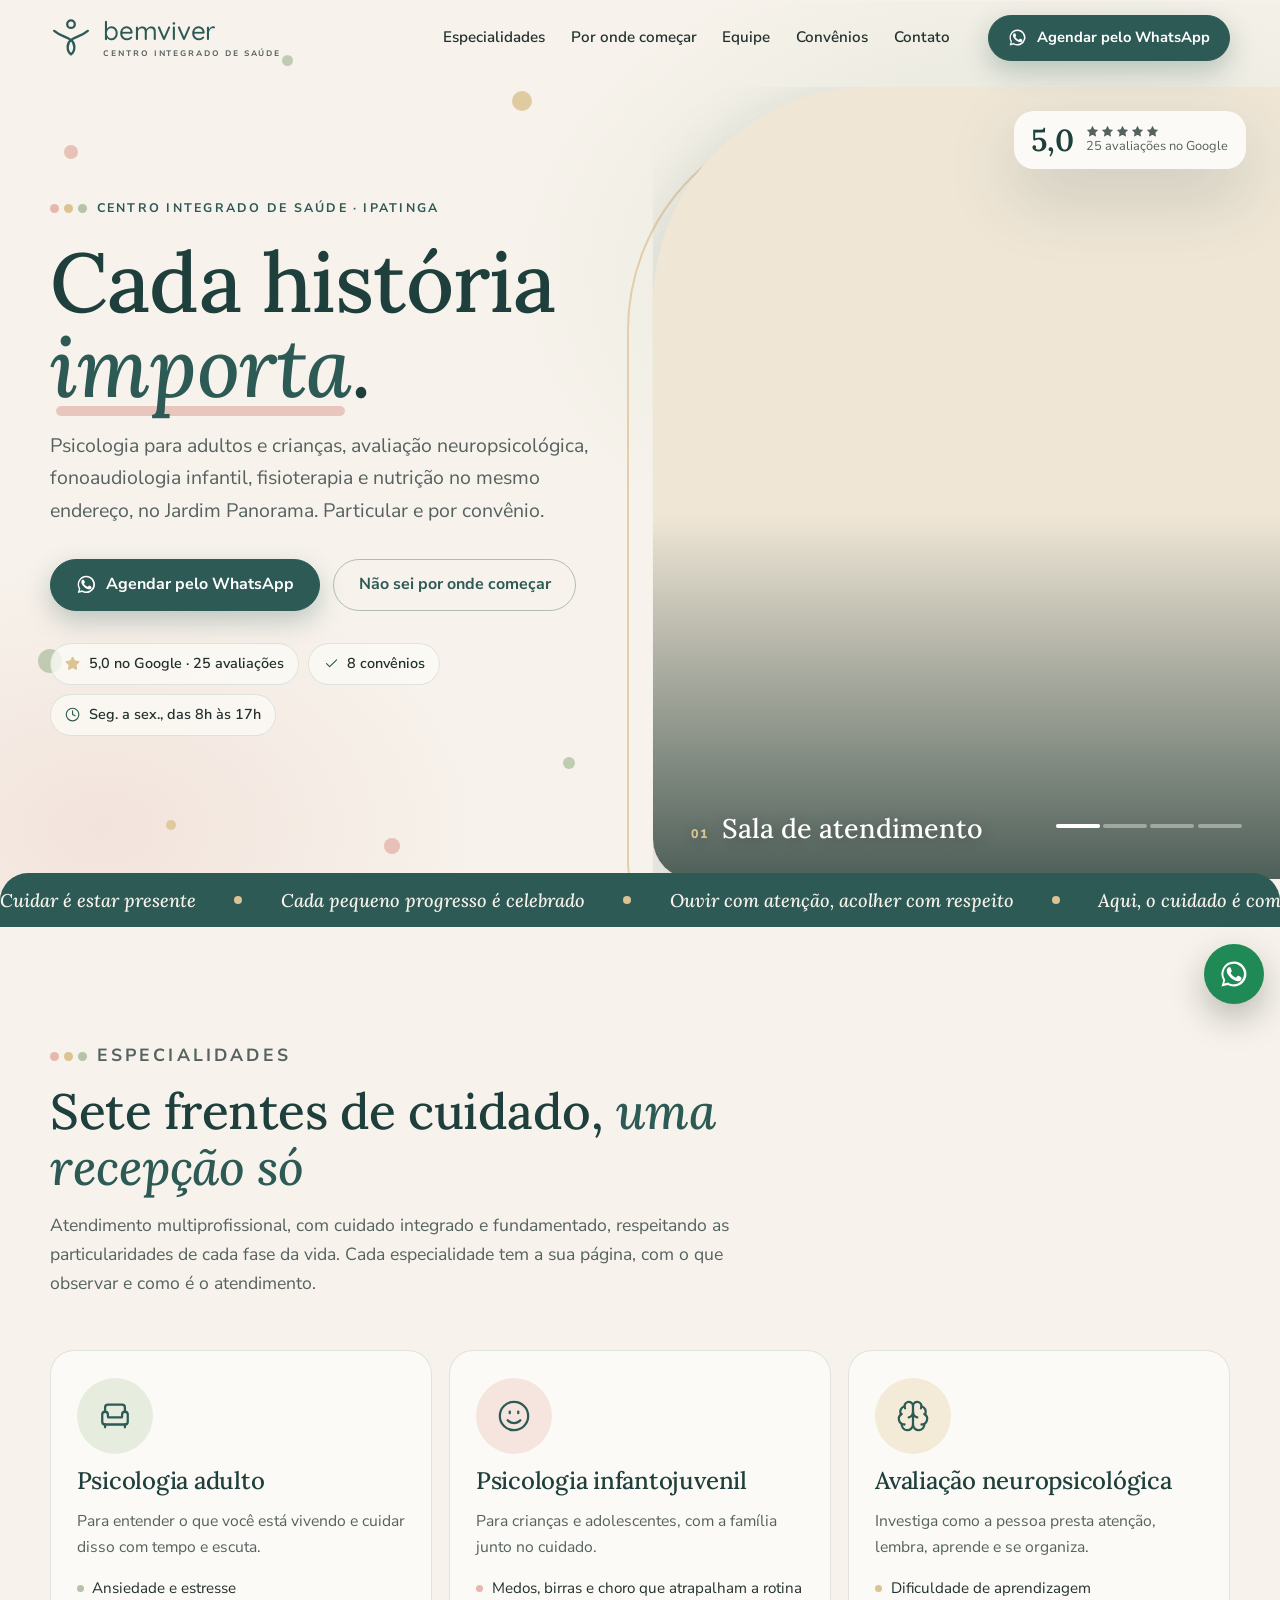
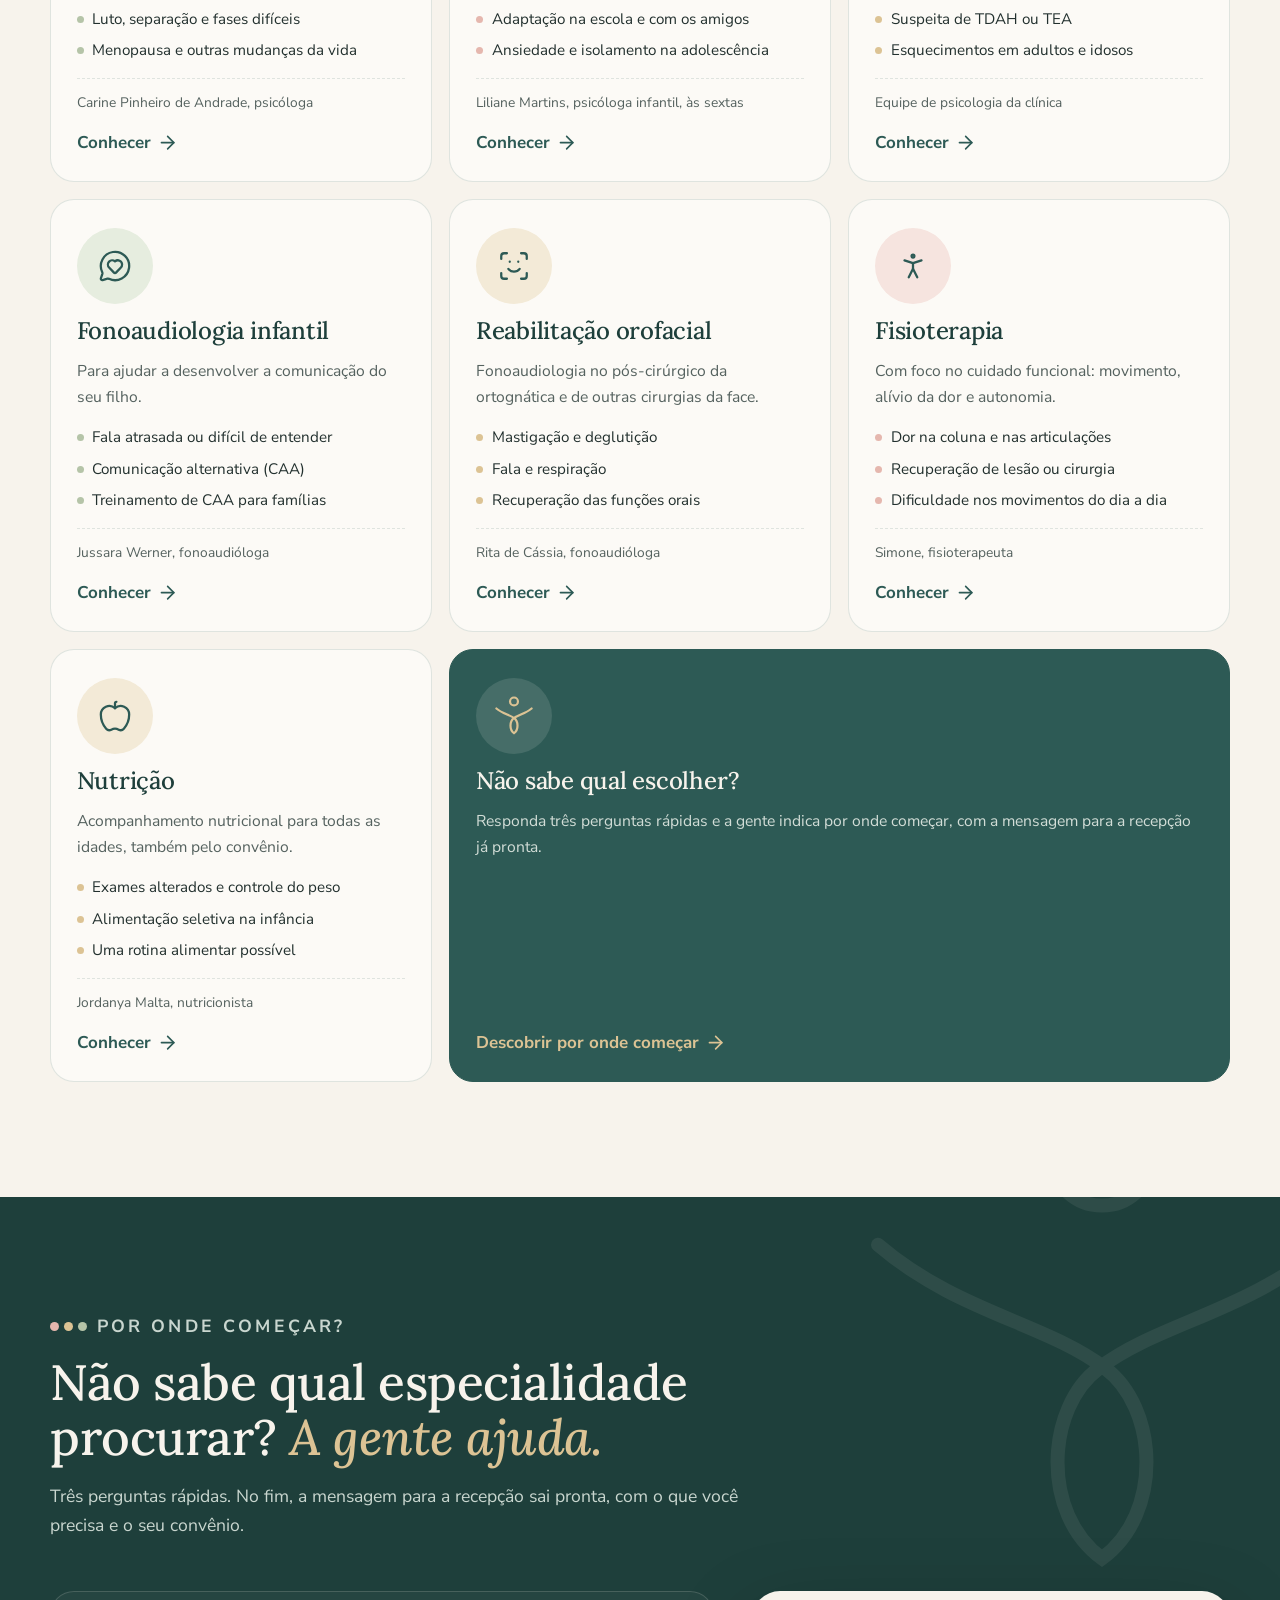
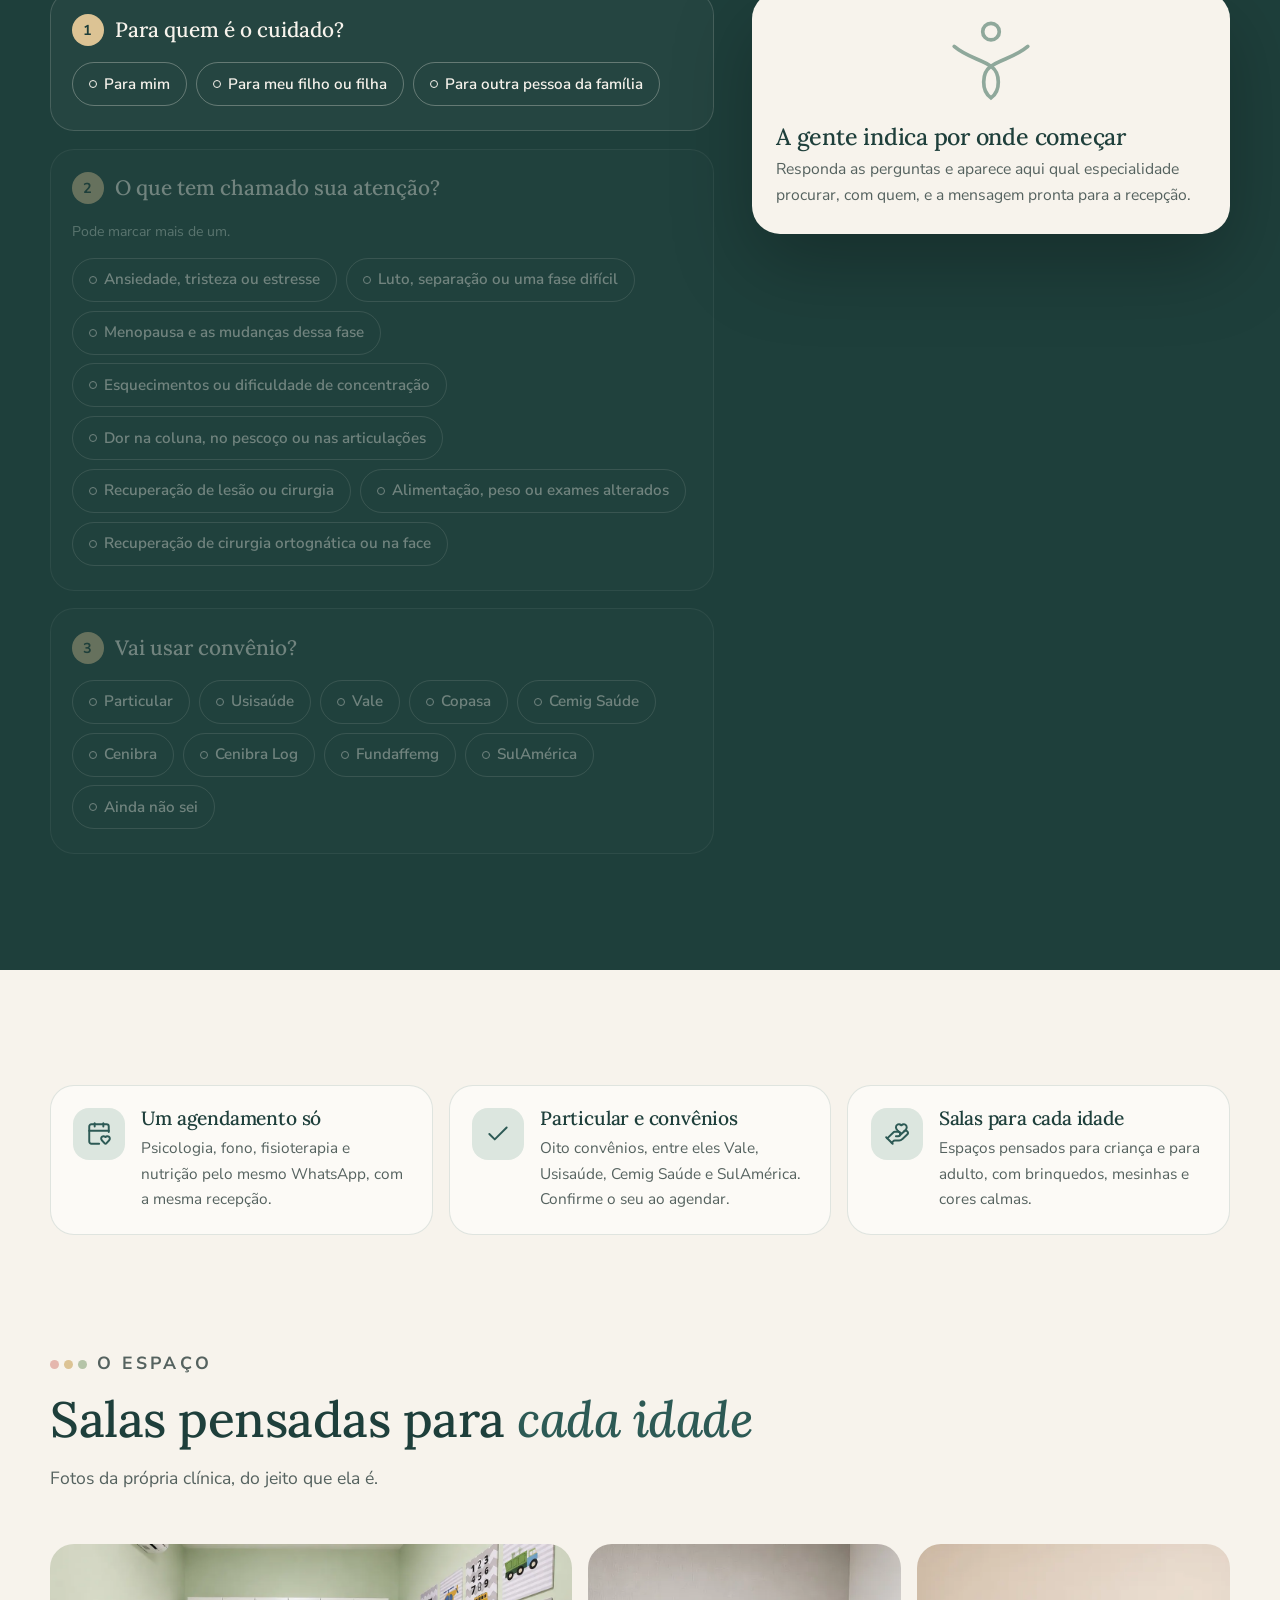
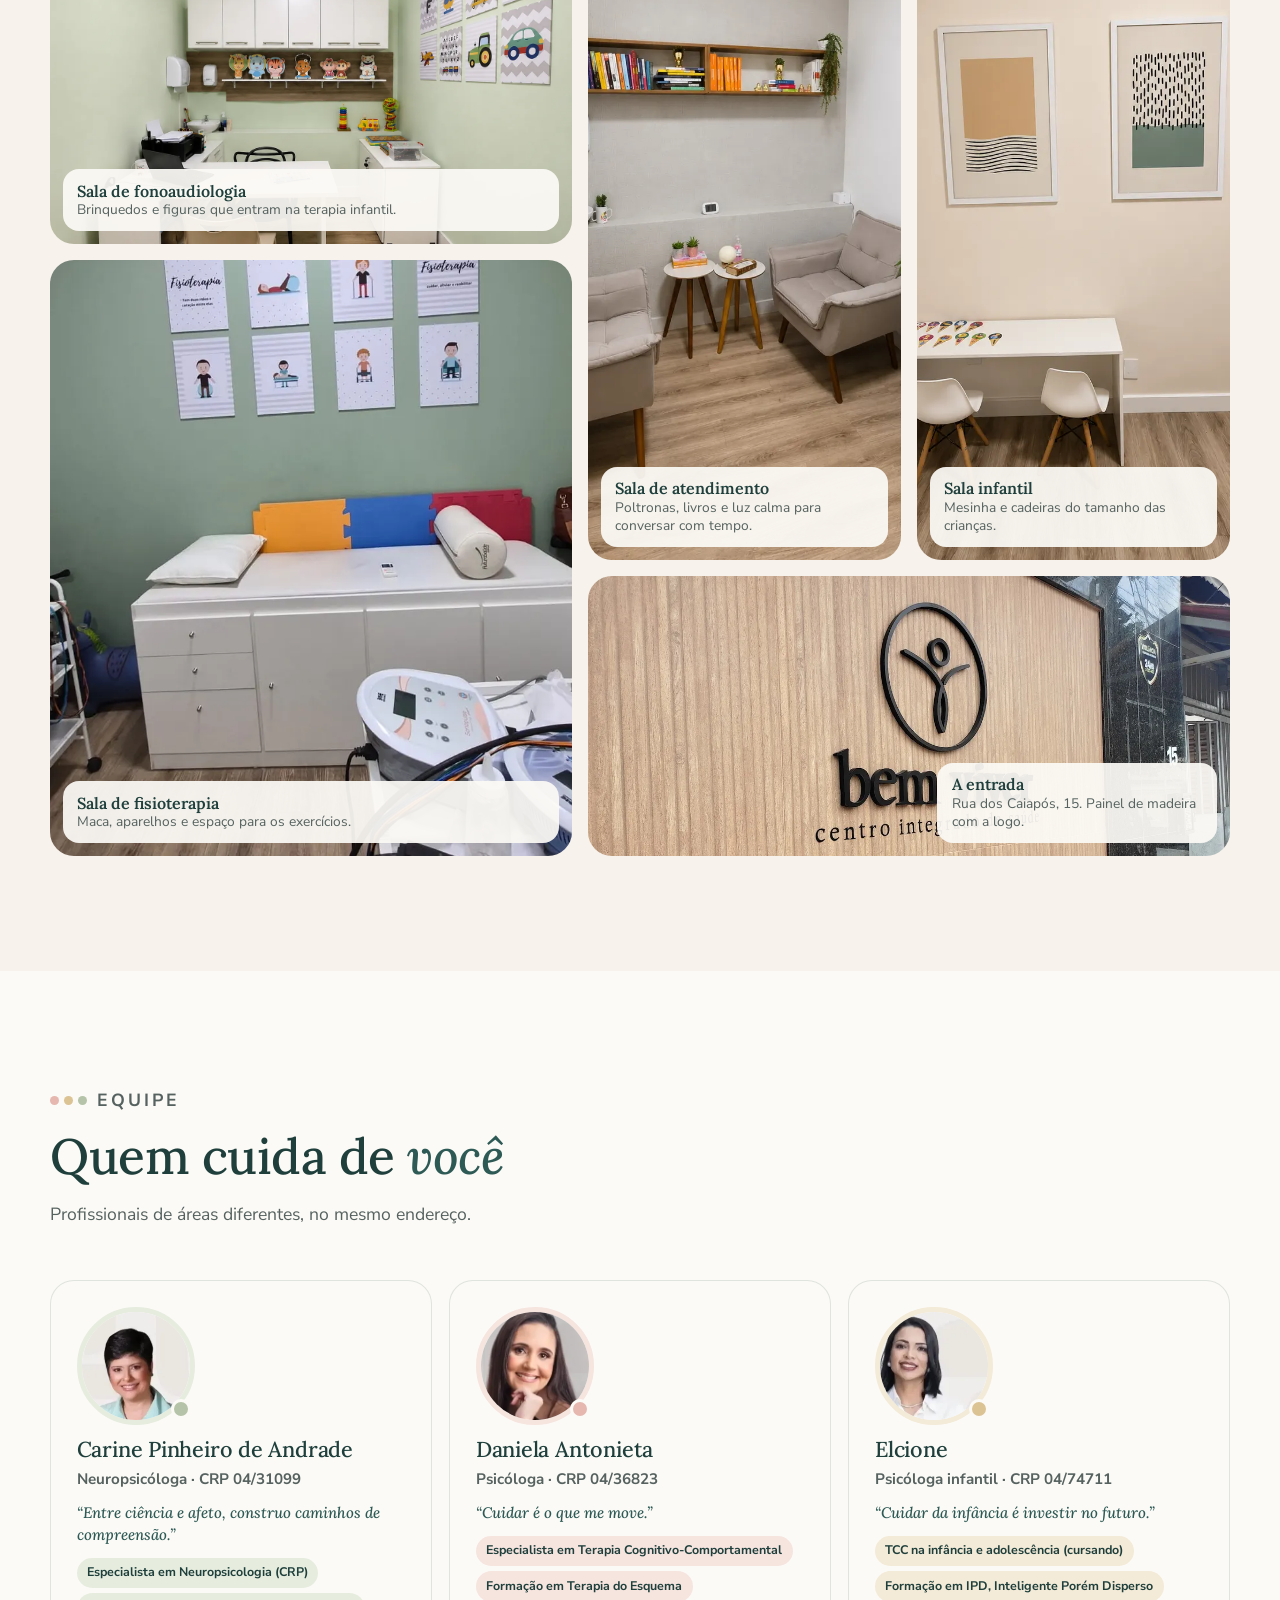
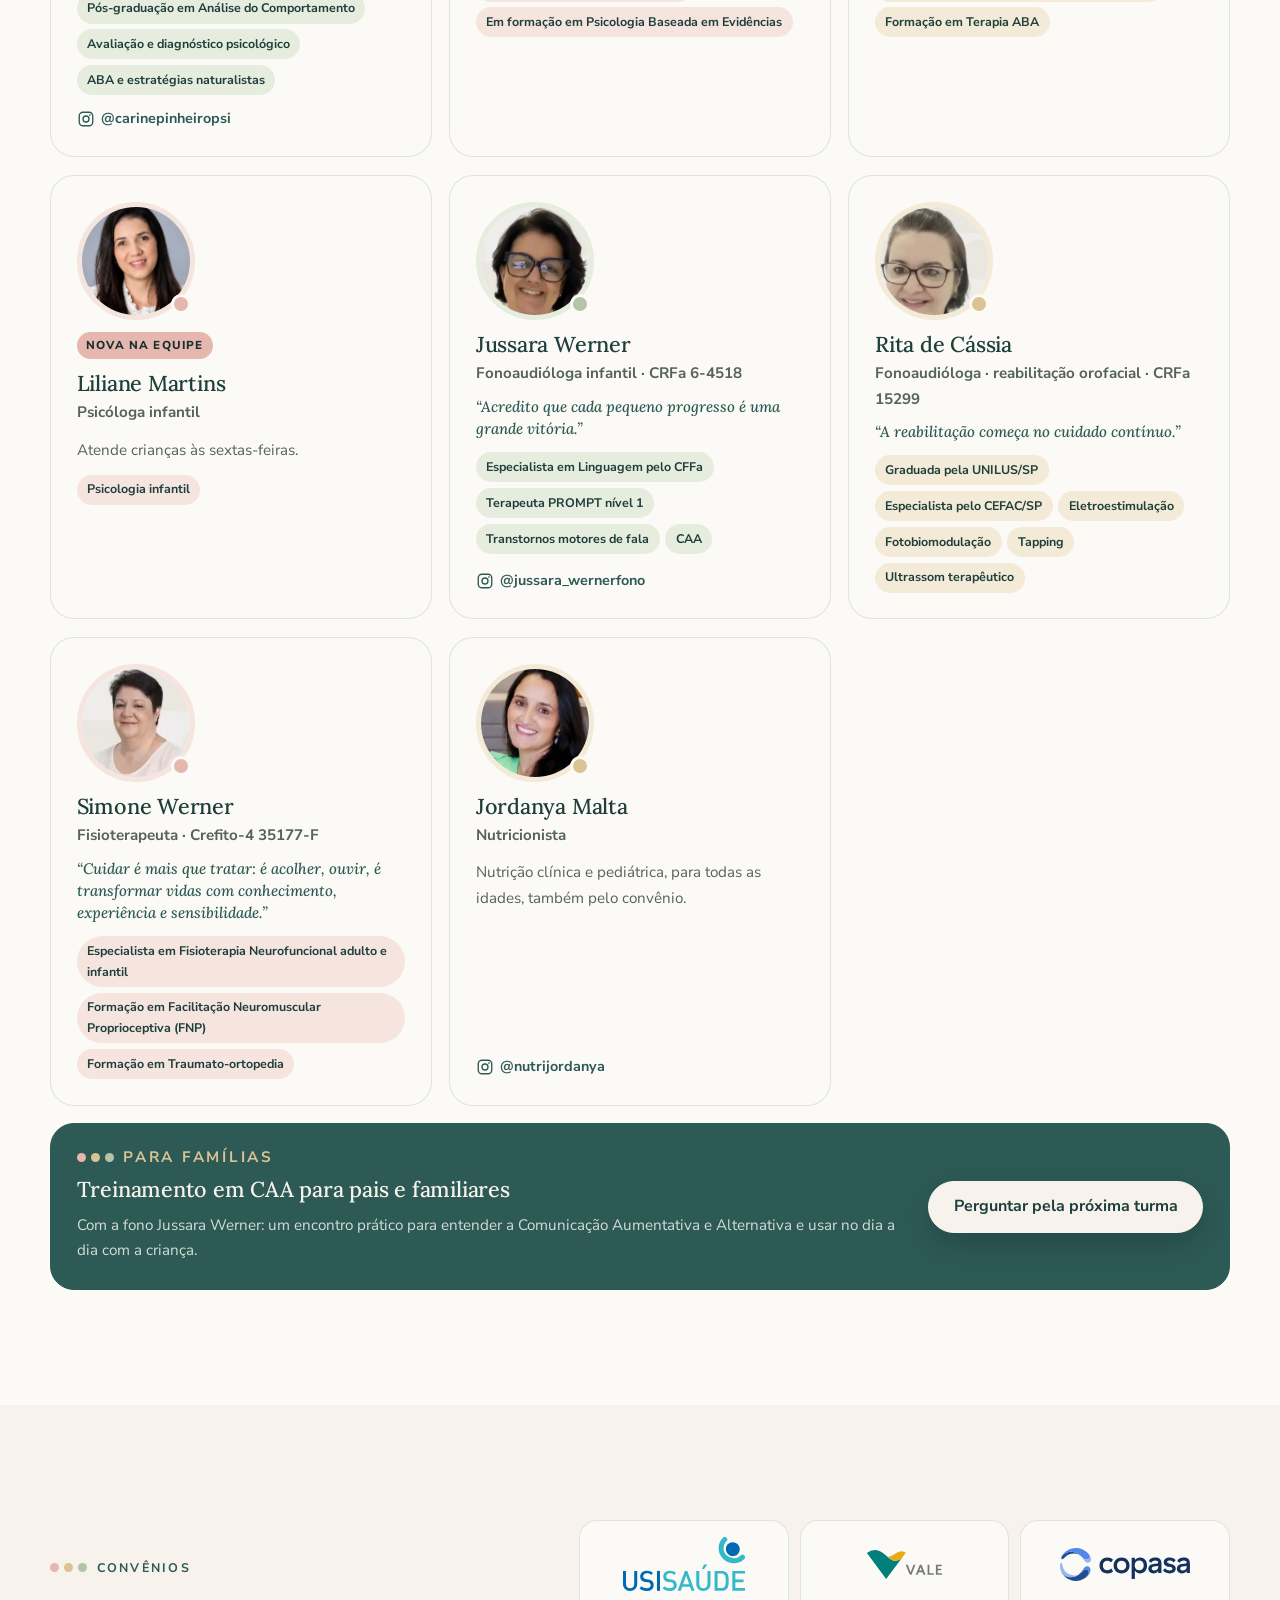
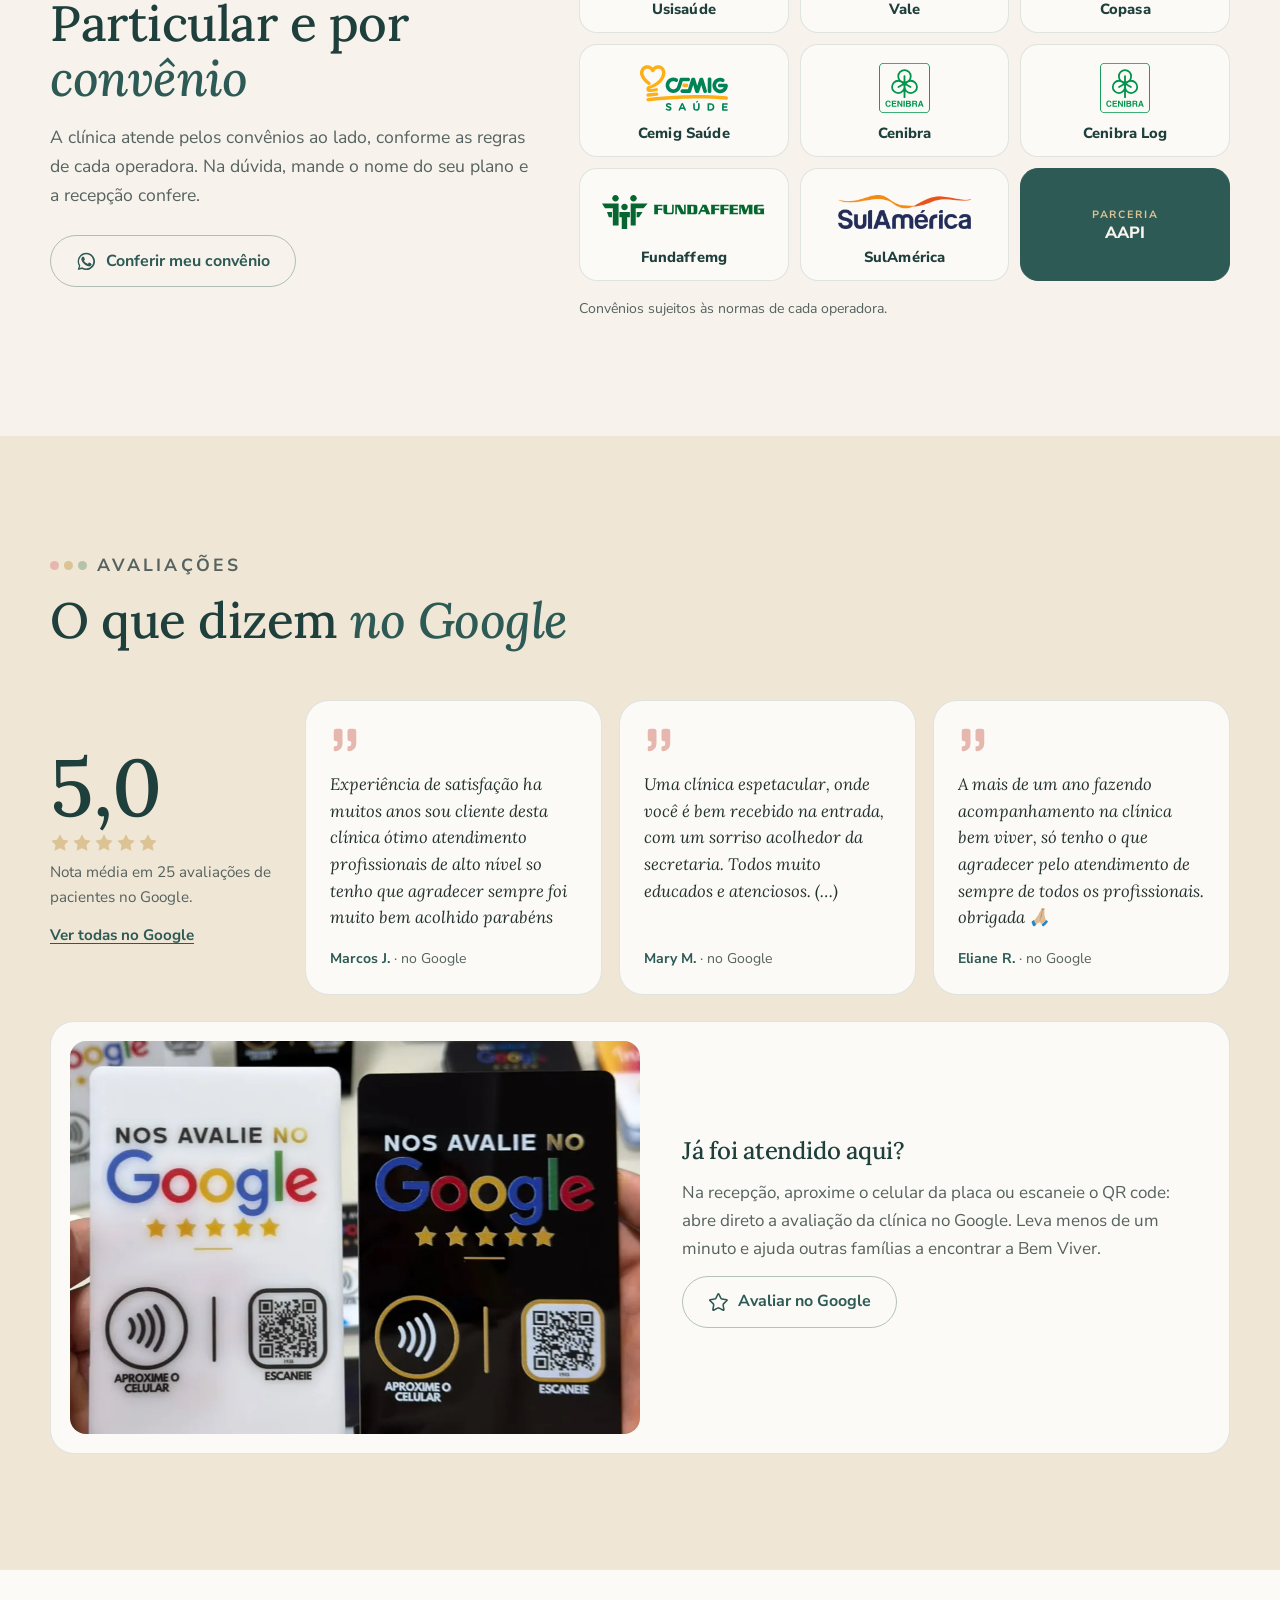
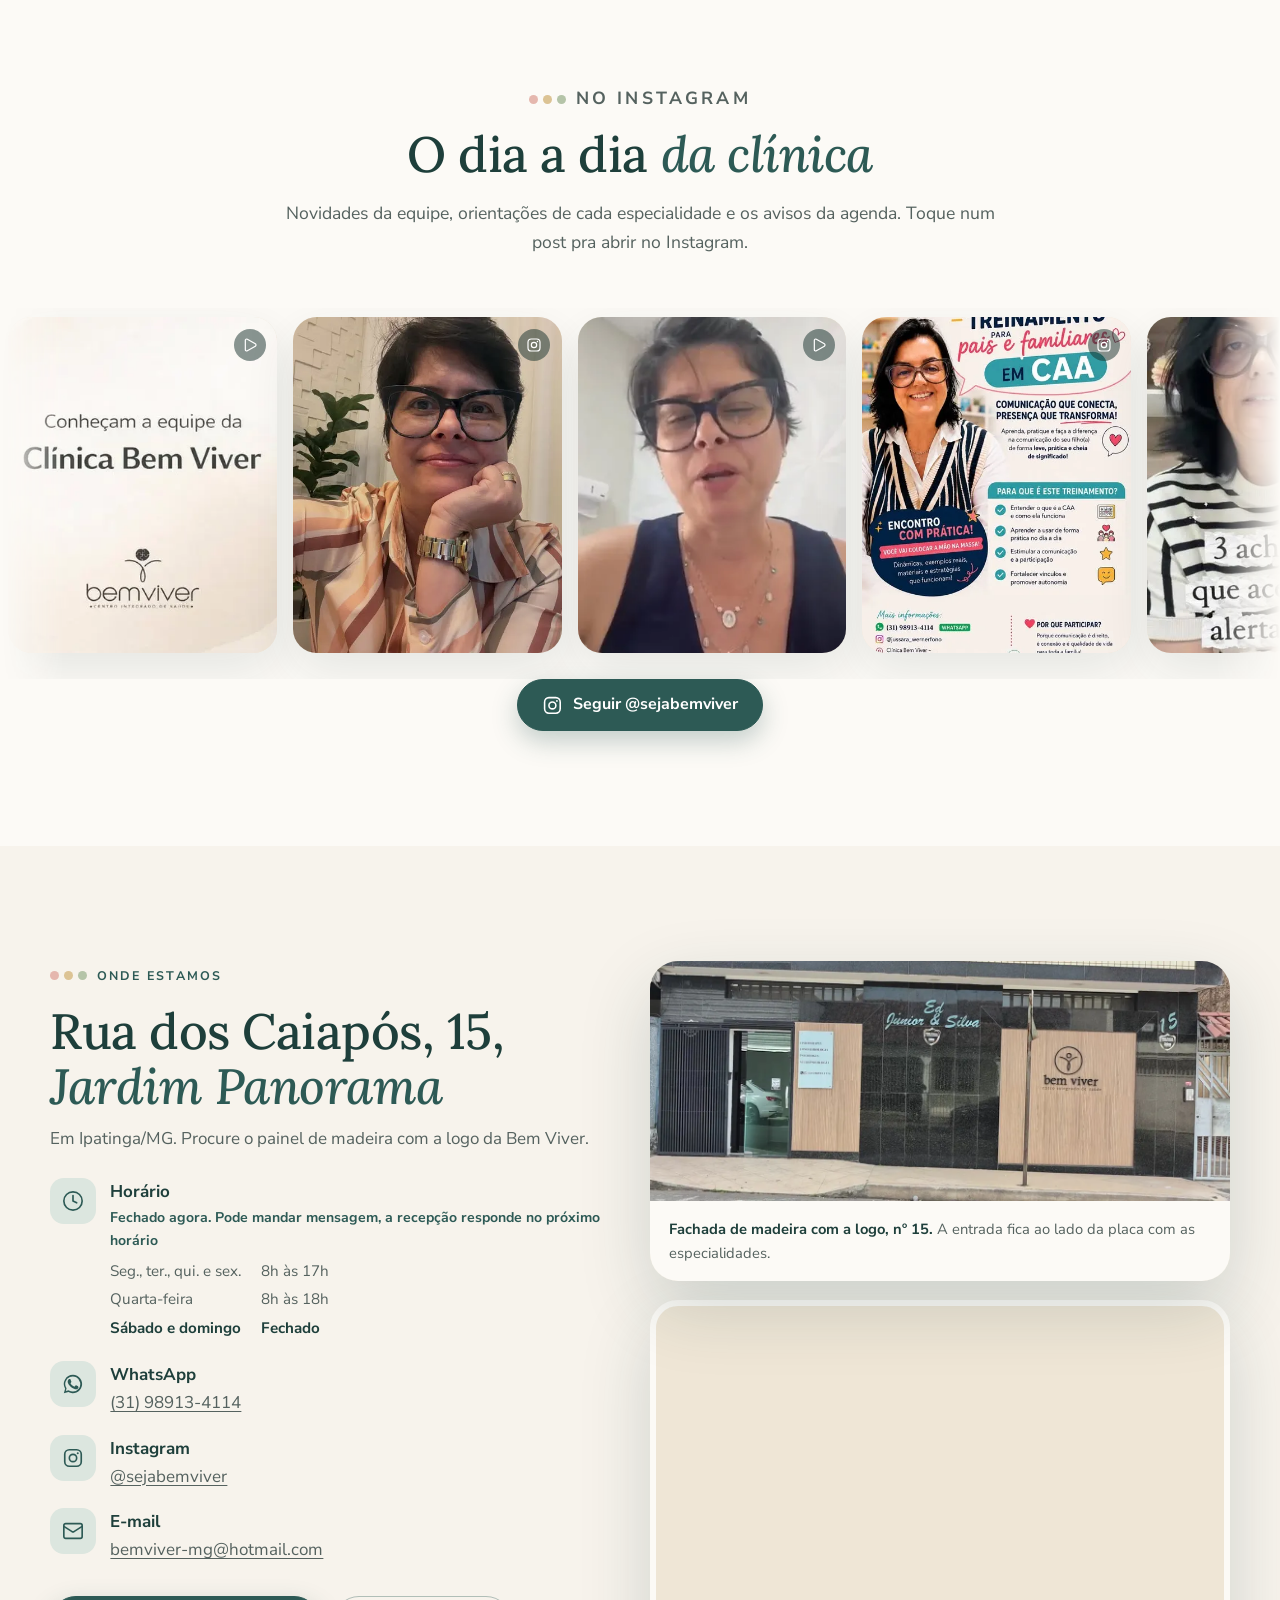
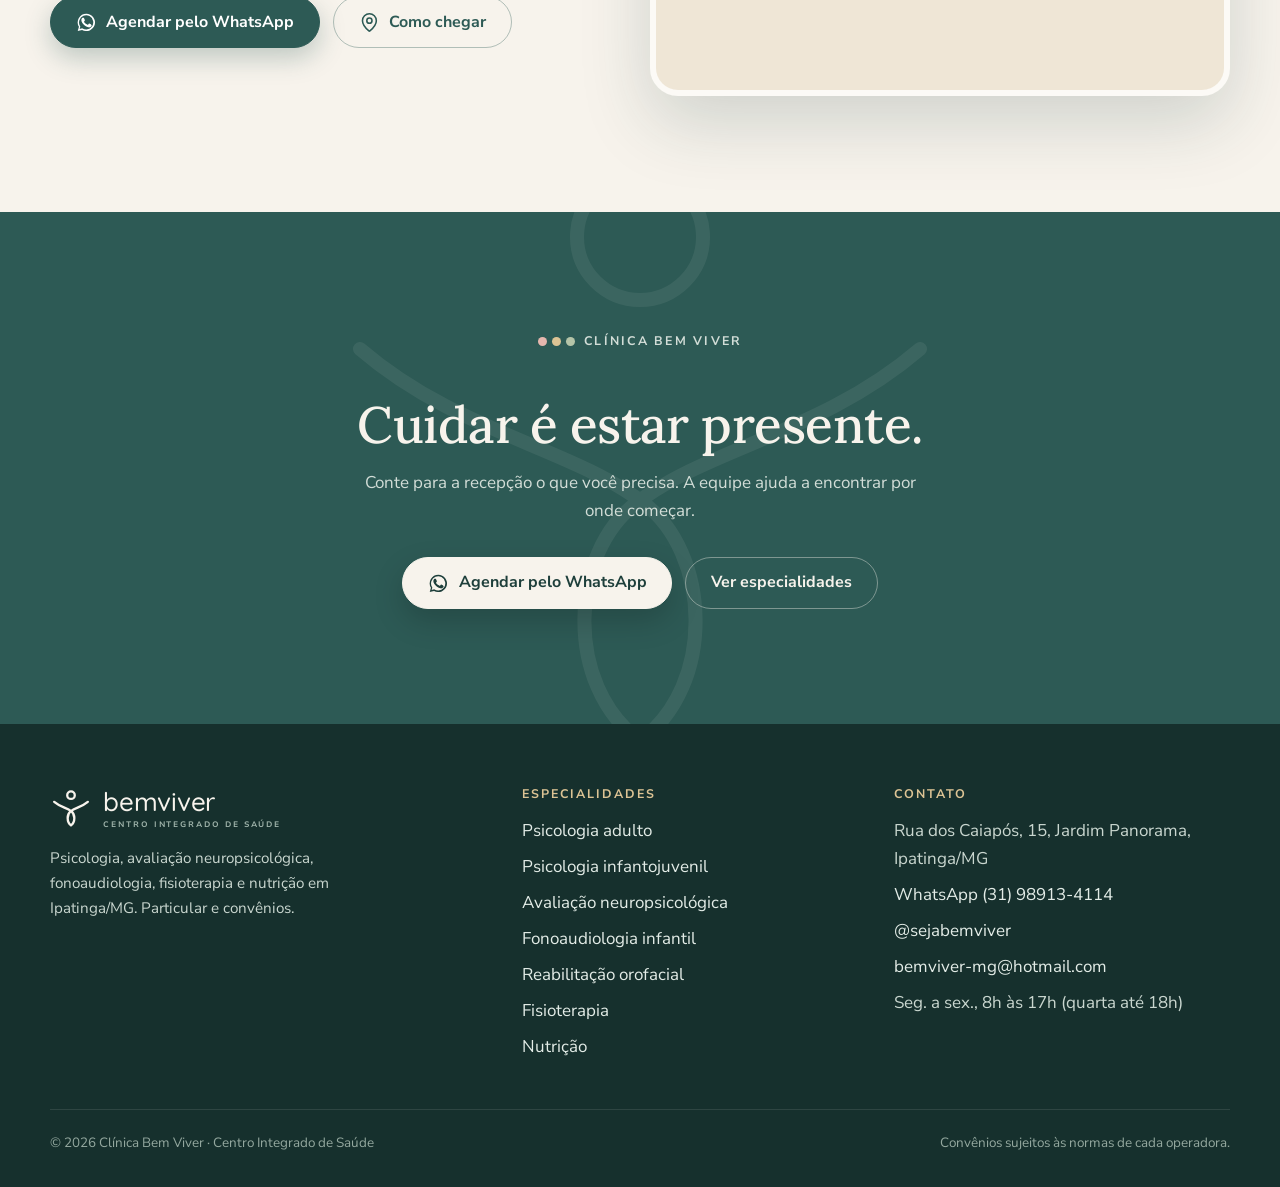
==== index.html @ d7ed2cc1 "Placa NFC de avaliacao na secao de avaliacoes" ====
<!doctype html>
<html lang="pt-BR">
<head>
<meta charset="utf-8">
<meta name="viewport" content="width=device-width, initial-scale=1">
<!-- Abertura: uma vez por sessao, nunca com #ancora na URL. Com "reduzir movimento"
     ela so dissolve. Quem ja viu ganha "pronto" aqui mesmo e a capa entra sem esperar. -->
<script>
(function(d){
  d.className += " js";
  var calma = false, visto = false;
  try { calma = matchMedia("(prefers-reduced-motion: reduce)").matches; } catch(e){}
  try { visto = sessionStorage.getItem("bemviver-abertura") === "1"; } catch(e){}
  if (!visto && !location.hash) d.className += calma ? " com-intro intro-calma" : " com-intro";
  else d.className += " pronto";
})(document.documentElement);
</script>
<title>Clínica Bem Viver | Psicologia, Fonoaudiologia, Fisioterapia e Nutrição em Ipatinga</title>
<meta name="description" content="Centro integrado de saúde no Jardim Panorama, em Ipatinga/MG: psicologia adulto e infantil, avaliação neuropsicológica, fonoaudiologia infantil, fisioterapia e nutrição. Particular e convênios. Agende pelo WhatsApp.">
<link rel="canonical" href="https://marcel0gs.github.io/clinica-bem-viver/">
<meta name="theme-color" content="#F7F3EC">
<meta property="og:type" content="website">
<meta property="og:locale" content="pt_BR">
<meta property="og:site_name" content="Clínica Bem Viver">
<meta property="og:title" content="Clínica Bem Viver | Centro Integrado de Saúde em Ipatinga">
<meta property="og:description" content="Psicologia, avaliação neuropsicológica, fonoaudiologia infantil, fisioterapia e nutrição no mesmo endereço. Particular e convênios.">
<meta property="og:url" content="https://marcel0gs.github.io/clinica-bem-viver/">
<meta property="og:image" content="https://marcel0gs.github.io/clinica-bem-viver/assets/img/og.jpg">
<meta property="og:image:width" content="1200">
<meta property="og:image:height" content="630">
<meta name="twitter:card" content="summary_large_image">
<link rel="icon" href="favicon.svg" type="image/svg+xml">
<link rel="apple-touch-icon" href="apple-touch-icon.png">
<link rel="preconnect" href="https://fonts.googleapis.com">
<link rel="preconnect" href="https://fonts.gstatic.com" crossorigin>
<link rel="stylesheet" href="https://fonts.googleapis.com/css2?family=Lora:ital,wght@0,500;0,600;1,500&family=Nunito+Sans:wght@400;600;700;800&family=Quicksand:wght@500&display=swap">
<link rel="stylesheet" href="assets/css/site.css">
<link rel="preload" as="image" href="assets/img/capa-atendimento.webp" fetchpriority="high">
<script type="application/ld+json">
{
  "@context": "https://schema.org",
  "@type": "MedicalClinic",
  "name": "Clínica Bem Viver, Centro Integrado de Saúde",
  "url": "https://marcel0gs.github.io/clinica-bem-viver/",
  "image": "https://marcel0gs.github.io/clinica-bem-viver/assets/img/og.jpg",
  "telephone": "+55 31 98913-4114",
  "email": "bemviver-mg@hotmail.com",
  "description": "Centro integrado de saúde em Ipatinga/MG: psicologia adulto e infantojuvenil, avaliação neuropsicológica, fonoaudiologia infantil, fisioterapia e nutrição. Particular e convênios.",
  "address": {
    "@type": "PostalAddress",
    "streetAddress": "Rua dos Caiapós, 15, Jardim Panorama",
    "addressLocality": "Ipatinga",
    "addressRegion": "MG",
    "addressCountry": "BR"
  },
  "geo": { "@type": "GeoCoordinates", "latitude": -19.4670815, "longitude": -42.5472612 },
  "openingHoursSpecification": [
    { "@type": "OpeningHoursSpecification", "dayOfWeek": ["Monday", "Tuesday", "Thursday", "Friday"], "opens": "08:00", "closes": "17:00" },
    { "@type": "OpeningHoursSpecification", "dayOfWeek": "Wednesday", "opens": "08:00", "closes": "18:00" }
  ],
  "sameAs": ["https://www.instagram.com/sejabemviver/"]
}
</script>
</head>
<body class="com-hero">

<!-- ===== abertura (remover: apagar este bloco, o CSS "ABERTURA" e o bloco 1 do site.js) ===== -->
<div class="intro" id="intro">
  <div class="intro__centro" aria-hidden="true">
    <div class="intro__bolas"><span></span><span></span><span></span></div>
    <svg class="intro__simbolo" viewBox="0 0 100 100">
      <path class="intro__traco" pathLength="1" d="M10 33C24 45 40 47 50.5 55C60 62 61 81 50 89C39 81 40 62 49.5 55C60 47 76 45 90 33"/>
      <circle class="intro__cabeca" cx="50" cy="17" r="9"/>
    </svg>
    <p class="intro__nome"><span style="--l:0">b</span><span style="--l:1">e</span><span style="--l:2">m</span><span style="--l:3">v</span><span style="--l:4">i</span><span style="--l:5">v</span><span style="--l:6">e</span><span style="--l:7">r</span></p>
    <p class="intro__sub">Centro integrado de saúde</p>
  </div>
  <button class="intro__pular" type="button">Pular</button>
</div>

<svg width="0" height="0" style="position:absolute" aria-hidden="true">
  <symbol id="bv-simbolo" viewBox="0 0 100 100"><circle cx="50" cy="17" r="9"/><path d="M10 33C24 45 40 47 50.5 55C60 62 61 81 50 89C39 81 40 62 49.5 55C60 47 76 45 90 33"/></symbol>
  <symbol id="i-zap" viewBox="0 0 24 24"><path d="M17.5 14.4c-.3-.2-1.7-.9-2-1-.3-.1-.5-.2-.7.1s-.8 1-.9 1.2c-.2.2-.3.2-.6.1-.3-.2-1.2-.5-2.3-1.4-.9-.8-1.4-1.7-1.6-2-.2-.3 0-.5.1-.6.1-.1.3-.3.4-.5.1-.2.2-.3.3-.5 0-.2 0-.4 0-.5 0-.2-.7-1.6-.9-2.2-.2-.5-.5-.5-.7-.5h-.6c-.2 0-.5.1-.8.4-.3.3-1 1-1 2.5s1.1 2.9 1.2 3.1c.1.2 2.1 3.2 5 4.4.7.3 1.2.5 1.7.6.7.2 1.3.2 1.8.1.6-.1 1.7-.7 1.9-1.4.2-.7.2-1.2.2-1.4-.1-.1-.3-.2-.6-.3ZM12 2a10 10 0 0 0-8.6 15.1L2 22l5-1.3A10 10 0 1 0 12 2Zm0 18.2c-1.6 0-3.2-.4-4.5-1.2l-.3-.2-3 .8.8-2.9-.2-.3A8.2 8.2 0 1 1 12 20.2Z"/></symbol>
  <symbol id="i-seta" viewBox="0 0 24 24"><path d="M5 12h14"/><path d="m12 5 7 7-7 7"/></symbol>
  <symbol id="i-pin" viewBox="0 0 24 24"><path d="M20 10c0 4.993-5.539 10.193-7.399 11.799a1 1 0 0 1-1.202 0C9.539 20.193 4 14.993 4 10a8 8 0 0 1 16 0"/><circle cx="12" cy="10" r="3"/></symbol>
  <symbol id="i-relogio" viewBox="0 0 24 24"><circle cx="12" cy="12" r="10"/><path d="M12 6v6l4 2"/></symbol>
  <symbol id="i-insta" viewBox="0 0 24 24"><rect x="3" y="3" width="18" height="18" rx="5"/><circle cx="12" cy="12" r="4"/><circle cx="17.2" cy="6.8" r="1.1" fill="currentColor" stroke="none"/></symbol>
  <symbol id="i-play" viewBox="0 0 24 24"><path d="M5 5a2 2 0 0 1 3.008-1.728l11.997 6.998a2 2 0 0 1 .003 3.458l-12 7A2 2 0 0 1 5 19z"/></symbol>
  <symbol id="i-email" viewBox="0 0 24 24"><path d="m22 7-8.991 5.727a2 2 0 0 1-2.009 0L2 7"/><rect x="2" y="4" width="20" height="16" rx="2"/></symbol>
  <symbol id="i-estrela" viewBox="0 0 24 24"><path d="M11.525 2.295a.53.53 0 0 1 .95 0l2.31 4.679a2.123 2.123 0 0 0 1.595 1.16l5.166.756a.53.53 0 0 1 .294.904l-3.736 3.638a2.123 2.123 0 0 0-.611 1.878l.882 5.14a.53.53 0 0 1-.771.56l-4.618-2.428a2.122 2.122 0 0 0-1.973 0L6.396 21.01a.53.53 0 0 1-.77-.56l.881-5.139a2.122 2.122 0 0 0-.611-1.879L2.16 9.795a.53.53 0 0 1 .294-.906l5.165-.755a2.122 2.122 0 0 0 1.597-1.16z"/></symbol>
  <symbol id="i-check" viewBox="0 0 24 24"><path d="M20 6 9 17l-5-5"/></symbol>
  <symbol id="i-menu" viewBox="0 0 24 24"><path d="M4 5h16"/><path d="M4 12h16"/><path d="M4 19h16"/></symbol>
  <symbol id="i-x" viewBox="0 0 24 24"><path d="M18 6 6 18"/><path d="m6 6 12 12"/></symbol>
  <symbol id="i-cerebro" viewBox="0 0 24 24"><path d="M12 18V5"/><path d="M15 13a4.17 4.17 0 0 1-3-4 4.17 4.17 0 0 1-3 4"/><path d="M17.598 6.5A3 3 0 1 0 12 5a3 3 0 1 0-5.598 1.5"/><path d="M17.997 5.125a4 4 0 0 1 2.526 5.77"/><path d="M18 18a4 4 0 0 0 2-7.464"/><path d="M19.967 17.483A4 4 0 1 1 12 18a4 4 0 1 1-7.967-.517"/><path d="M6 18a4 4 0 0 1-2-7.464"/><path d="M6.003 5.125a4 4 0 0 0-2.526 5.77"/></symbol>
  <symbol id="i-poltrona" viewBox="0 0 24 24"><path d="M19 9V6a2 2 0 0 0-2-2H7a2 2 0 0 0-2 2v3"/><path d="M3 16a2 2 0 0 0 2 2h14a2 2 0 0 0 2-2v-5a2 2 0 0 0-4 0v1.5a.5.5 0 0 1-.5.5h-9a.5.5 0 0 1-.5-.5V11a2 2 0 0 0-4 0z"/><path d="M5 18v2"/><path d="M19 18v2"/></symbol>
  <symbol id="i-sorriso" viewBox="0 0 24 24"><circle cx="12" cy="12" r="10"/><path d="M16.472 15a6 6 0 01-8.943 0"/><path d="M9 10V9"/><path d="M15 10V9"/></symbol>
  <symbol id="i-fala" viewBox="0 0 24 24"><path d="M2.992 16.342a2 2 0 0 1 .094 1.167l-1.065 3.29a1 1 0 0 0 1.236 1.168l3.413-.998a2 2 0 0 1 1.099.092 10 10 0 1 0-4.777-4.719"/><path d="M7.828 13.07A3 3 0 0 1 12 8.764a3 3 0 0 1 5.004 2.224 3 3 0 0 1-.832 2.083l-3.447 3.62a1 1 0 0 1-1.45-.001z"/></symbol>
  <symbol id="i-corpo" viewBox="0 0 24 24"><circle cx="12" cy="5" r="1"/><path d="m9 20 3-6 3 6"/><path d="m6 8 6 2 6-2"/><path d="M12 10v4"/></symbol>
  <symbol id="i-maca" viewBox="0 0 24 24"><path d="M12 6.528V3a1 1 0 0 1 1-1h0"/><path d="M18.237 21A15 15 0 0 0 22 11a6 6 0 0 0-10-4.472A6 6 0 0 0 2 11a15.1 15.1 0 0 0 3.763 10 3 3 0 0 0 3.648.648 5.5 5.5 0 0 1 5.178 0A3 3 0 0 0 18.237 21"/></symbol>
  <symbol id="i-cal" viewBox="0 0 24 24"><path d="M12.127 21H5a2 2 0 0 1-2-2V5a2 2 0 0 1 2-2h14a2 2 0 0 1 2 2v5.125"/><path d="M14.62 17.8A2.25 2.25 0 1 1 18 14.836a2.25 2.25 0 1 1 3.38 2.966l-2.626 2.856a.998.998 0 0 1-1.507 0z"/><path d="M16 2v3"/><path d="M3 9h18"/><path d="M8 2v3"/></symbol>
  <symbol id="i-maos" viewBox="0 0 24 24"><path d="M11 14h2a2 2 0 0 0 0-4h-3c-.6 0-1.1.2-1.4.6L3 16"/><path d="m14.45 13.39 5.05-4.694C20.196 8 21 6.85 21 5.75a2.75 2.75 0 0 0-4.797-1.837.276.276 0 0 1-.406 0A2.75 2.75 0 0 0 11 5.75c0 1.2.802 2.248 1.5 2.946L16 11.95"/><path d="m2 15 6 6"/><path d="m7 20 1.6-1.4c.3-.4.8-.6 1.4-.6h4c1.1 0 2.1-.4 2.8-1.2l4.6-4.4a1 1 0 0 0-2.75-2.91"/></symbol>
  <symbol id="i-rosto" viewBox="0 0 24 24"><path d="M3 7V5a2 2 0 0 1 2-2h2"/><path d="M17 3h2a2 2 0 0 1 2 2v2"/><path d="M21 17v2a2 2 0 0 1-2 2h-2"/><path d="M7 21H5a2 2 0 0 1-2-2v-2"/><path d="M8 14s1.5 2 4 2 4-2 4-2"/><path d="M9 9h.01"/><path d="M15 9h.01"/></symbol>
  <symbol id="i-aspas" viewBox="0 0 24 24"><path d="M16 3a2 2 0 0 0-2 2v6a2 2 0 0 0 2 2 1 1 0 0 1 1 1v1a2 2 0 0 1-2 2 1 1 0 0 0-1 1v2a1 1 0 0 0 1 1 6 6 0 0 0 6-6V5a2 2 0 0 0-2-2z"/><path d="M5 3a2 2 0 0 0-2 2v6a2 2 0 0 0 2 2 1 1 0 0 1 1 1v1a2 2 0 0 1-2 2 1 1 0 0 0-1 1v2a1 1 0 0 0 1 1 6 6 0 0 0 6-6V5a2 2 0 0 0-2-2z"/></symbol>
</svg>

<a class="pular" href="#conteudo">Pular para o conteúdo</a>

<header class="topo">
  <div class="wrap topo__linha">
    <a class="marca" href="./" aria-label="Clínica Bem Viver, página inicial">
      <svg class="marca__simbolo" viewBox="0 0 100 100" aria-hidden="true"><use href="#bv-simbolo"/></svg>
      <span class="marca__texto"><span class="marca__nome">bemviver</span><span class="marca__sub">Centro integrado de saúde</span></span>
    </a>
    <nav class="menu" aria-label="Principal">
      <a href="#especialidades">Especialidades</a>
      <a href="#comecar">Por onde começar</a>
      <a href="#equipe">Equipe</a>
      <a href="#convenios">Convênios</a>
      <a href="#contato">Contato</a>
    </nav>
    <a class="btn topo__cta" href="https://wa.me/5531989134114?text=Ol%C3%A1!%20Vim%20pelo%20site%20da%20Bem%20Viver%20e%20gostaria%20de%20agendar%20um%20atendimento." target="_blank" rel="noopener"><svg class="ic zap-ic" aria-hidden="true"><use href="#i-zap"/></svg><span>Agendar<span class="cta-mais"> pelo WhatsApp</span></span></a>
    <button class="menu-btn" type="button" aria-label="Abrir menu" aria-controls="gaveta" aria-expanded="false"><svg class="ic" aria-hidden="true"><use href="#i-menu"/></svg></button>
  </div>
</header>

<div class="gaveta" id="gaveta">
  <nav class="gaveta__painel" aria-label="Menu">
    <button class="menu-btn gaveta__fechar" type="button" aria-label="Fechar menu"><svg class="ic" aria-hidden="true"><use href="#i-x"/></svg></button>
    <a href="#especialidades">Especialidades</a>
    <a href="#comecar">Por onde começar</a>
    <a href="#espaco">O espaço</a>
    <a href="#equipe">Equipe</a>
    <a href="#convenios">Convênios</a>
    <a href="#contato">Contato</a>
    <p class="gaveta__grupo">Páginas</p>
    <a href="especialidades/psicologia-adulto/">Psicologia adulto</a>
    <a href="especialidades/psicologia-infantil/">Psicologia infantojuvenil</a>
    <a href="especialidades/avaliacao-neuropsicologica/">Avaliação neuropsicológica</a>
    <a href="especialidades/fonoaudiologia-infantil/">Fonoaudiologia infantil</a>
    <a href="especialidades/reabilitacao-orofacial/">Reabilitação orofacial</a>
    <a href="especialidades/fisioterapia/">Fisioterapia</a>
    <a href="especialidades/nutricao/">Nutrição</a>
    <a class="btn" href="https://wa.me/5531989134114?text=Ol%C3%A1!%20Vim%20pelo%20site%20da%20Bem%20Viver%20e%20gostaria%20de%20agendar%20um%20atendimento." target="_blank" rel="noopener"><svg class="ic zap-ic" aria-hidden="true"><use href="#i-zap"/></svg>Agendar pelo WhatsApp</a>
  </nav>
</div>

<main id="conteudo">

<!-- ================= CAPA =================
     A metade direita e das salas: as fotos reais passam sozinhas (zoom lento,
     legenda, barrinhas clicaveis) e param com o cursor em cima. -->
<section class="hero capa" aria-labelledby="titulo">
  <div class="pontos" data-pontos aria-hidden="true">
    <span class="ponto" data-px=".12" style="--x:5%;--y:16%;--t:14px;--c:var(--rosa);--d:6s"><i></i></span>
    <span class="ponto" data-px=".22" style="--x:40%;--y:10%;--t:20px;--c:var(--mel);--d:8s"><i></i></span>
    <span class="ponto" data-px=".08" style="--x:44%;--y:84%;--t:12px;--c:var(--folha);--d:7s"><i></i></span>
    <span class="ponto" data-px=".2" style="--x:3%;--y:72%;--t:24px;--c:var(--folha);--d:8.5s"><i></i></span>
    <span class="ponto" data-px=".14" style="--x:30%;--y:93%;--t:16px;--c:var(--rosa);--d:7s"><i></i></span>
    <span class="ponto" data-px=".16" style="--x:22%;--y:6%;--t:11px;--c:var(--folha);--d:8s"><i></i></span>
    <span class="ponto" data-px=".28" style="--x:13%;--y:91%;--t:10px;--c:var(--mel);--d:8s"><i></i></span>
  </div>

  <span class="capa__moldura" data-px=".04" aria-hidden="true"></span>
  <div class="capa__fotos" data-capa>
    <figure class="capa__slide ativo" data-nome="Sala de atendimento"><img src="assets/img/capa-atendimento.webp" width="900" height="1250" fetchpriority="high" decoding="async" alt="Sala de atendimento com duas poltronas, estante de livros e uma planta"></figure>
    <figure class="capa__slide" data-nome="Sala de fonoaudiologia"><img src="assets/img/capa-fono.webp" width="720" height="900" decoding="async" alt="Sala de fonoaudiologia com parede verde, armários brancos e bonecos numa prateleira"></figure>
    <figure class="capa__slide" data-nome="Sala infantil"><img src="assets/img/capa-brinquedos.webp" width="900" height="1125" decoding="async" alt="Tapete colorido e brinquedos da sala infantil"></figure>
    <figure class="capa__slide" data-nome="Sala de fisioterapia"><img src="assets/img/capa-fisio.webp" width="900" height="1250" decoding="async" alt="Sala de fisioterapia com maca, quadros de exercícios e aparelho"></figure>
    <div class="capa__barra">
      <p class="capa__legenda" aria-live="polite"><span class="capa__num" data-capa-num>01</span><span data-capa-nome>Sala de atendimento</span></p>
      <div class="capa__pontos">
        <button class="capa__ponto ativo" type="button" aria-label="Ver sala de atendimento" aria-pressed="true"><i></i></button>
        <button class="capa__ponto" type="button" aria-label="Ver sala de fonoaudiologia" aria-pressed="false"><i></i></button>
        <button class="capa__ponto" type="button" aria-label="Ver sala infantil" aria-pressed="false"><i></i></button>
        <button class="capa__ponto" type="button" aria-label="Ver sala de fisioterapia" aria-pressed="false"><i></i></button>
      </div>
    </div>
  </div>
  <div class="capa__nota" data-px=".1" aria-hidden="true">
    <b>5,0</b>
    <div><span class="compo__estrelas"><svg class="ic"><use href="#i-estrela"/></svg><svg class="ic"><use href="#i-estrela"/></svg><svg class="ic"><use href="#i-estrela"/></svg><svg class="ic"><use href="#i-estrela"/></svg><svg class="ic"><use href="#i-estrela"/></svg></span><span>25 avaliações no Google</span></div>
  </div>

  <div class="wrap hero__grade">
    <div class="hero__texto">
      <p class="olho">Centro integrado de saúde · Ipatinga</p>
      <h1 id="titulo">Cada história <em>importa</em>.</h1>
      <p class="hero__sub">Psicologia para adultos e crianças, avaliação neuropsicológica, fonoaudiologia infantil, fisioterapia e nutrição no mesmo endereço, no Jardim Panorama. Particular e por convênio.</p>
      <div class="hero__acoes">
        <a class="btn" href="https://wa.me/5531989134114?text=Ol%C3%A1!%20Vim%20pelo%20site%20da%20Bem%20Viver%20e%20gostaria%20de%20agendar%20um%20atendimento." target="_blank" rel="noopener"><svg class="ic zap-ic" aria-hidden="true"><use href="#i-zap"/></svg>Agendar pelo WhatsApp</a>
        <a class="btn btn--vazado" href="#comecar">Não sei por onde começar</a>
      </div>
      <ul class="hero__fatos">
        <li class="fato"><svg class="ic estrela" aria-hidden="true"><use href="#i-estrela"/></svg>5,0 no Google · 25 avaliações</li>
        <li class="fato"><svg class="ic" aria-hidden="true"><use href="#i-check"/></svg>8 convênios</li>
        <li class="fato"><svg class="ic" aria-hidden="true"><use href="#i-relogio"/></svg>Seg. a sex., das 8h às 17h</li>
      </ul>
    </div>
  </div>
</section>

<!-- frase da própria clínica, correndo devagar -->
<div class="faixa">
  <p class="sr">Cuidar é estar presente. Cada pequeno progresso é celebrado.</p>
  <div class="faixa__trilho" aria-hidden="true">
    <span class="faixa__item">Cuidar é estar presente</span>
    <span class="faixa__item">Cada pequeno progresso é celebrado</span>
    <span class="faixa__item">Ouvir com atenção, acolher com respeito</span>
    <span class="faixa__item">Aqui, o cuidado é compromisso diário</span>
    <span class="faixa__item">Cuidar é estar presente</span>
    <span class="faixa__item">Cada pequeno progresso é celebrado</span>
    <span class="faixa__item">Ouvir com atenção, acolher com respeito</span>
    <span class="faixa__item">Aqui, o cuidado é compromisso diário</span>
  </div>
</div>

<!-- ================= ESPECIALIDADES ================= -->
<section class="secao" id="especialidades" aria-labelledby="t-esp">
  <div class="wrap">
    <div class="secao__cab" data-rev>
      <p class="olho">Especialidades</p>
      <h2 id="t-esp">Sete frentes de cuidado, <em>uma recepção só</em></h2>
      <p>Atendimento multiprofissional, com cuidado integrado e fundamentado, respeitando as particularidades de cada fase da vida. Cada especialidade tem a sua página, com o que observar e como é o atendimento.</p>
    </div>
    <div class="esp" data-rev-grupo>
      <a class="esp__card tom-folha" href="especialidades/psicologia-adulto/" data-rev>
        <span class="esp__icone"><svg class="ic" aria-hidden="true"><use href="#i-poltrona"/></svg></span>
        <h3>Psicologia adulto</h3>
        <p class="esp__para">Para entender o que você está vivendo e cuidar disso com tempo e escuta.</p>
        <ul class="esp__sinais"><li>Ansiedade e estresse</li><li>Luto, separação e fases difíceis</li><li>Menopausa e outras mudanças da vida</li></ul>
        <p class="esp__quem">Carine Pinheiro de Andrade, psicóloga</p>
        <span class="esp__ir">Conhecer <svg class="ic" aria-hidden="true"><use href="#i-seta"/></svg></span>
      </a>
      <a class="esp__card tom-rosa" href="especialidades/psicologia-infantil/" data-rev>
        <span class="esp__icone"><svg class="ic" aria-hidden="true"><use href="#i-sorriso"/></svg></span>
        <h3>Psicologia infantojuvenil</h3>
        <p class="esp__para">Para crianças e adolescentes, com a família junto no cuidado.</p>
        <ul class="esp__sinais"><li>Medos, birras e choro que atrapalham a rotina</li><li>Adaptação na escola e com os amigos</li><li>Ansiedade e isolamento na adolescência</li></ul>
        <p class="esp__quem">Liliane Martins, psicóloga infantil, às sextas</p>
        <span class="esp__ir">Conhecer <svg class="ic" aria-hidden="true"><use href="#i-seta"/></svg></span>
      </a>
      <a class="esp__card tom-mel" href="especialidades/avaliacao-neuropsicologica/" data-rev>
        <span class="esp__icone"><svg class="ic" aria-hidden="true"><use href="#i-cerebro"/></svg></span>
        <h3>Avaliação neuropsicológica</h3>
        <p class="esp__para">Investiga como a pessoa presta atenção, lembra, aprende e se organiza.</p>
        <ul class="esp__sinais"><li>Dificuldade de aprendizagem</li><li>Suspeita de TDAH ou TEA</li><li>Esquecimentos em adultos e idosos</li></ul>
        <p class="esp__quem">Equipe de psicologia da clínica</p>
        <span class="esp__ir">Conhecer <svg class="ic" aria-hidden="true"><use href="#i-seta"/></svg></span>
      </a>
      <a class="esp__card tom-folha" href="especialidades/fonoaudiologia-infantil/" data-rev>
        <span class="esp__icone"><svg class="ic" aria-hidden="true"><use href="#i-fala"/></svg></span>
        <h3>Fonoaudiologia infantil</h3>
        <p class="esp__para">Para ajudar a desenvolver a comunicação do seu filho.</p>
        <ul class="esp__sinais"><li>Fala atrasada ou difícil de entender</li><li>Comunicação alternativa (CAA)</li><li>Treinamento de CAA para famílias</li></ul>
        <p class="esp__quem">Jussara Werner, fonoaudióloga</p>
        <span class="esp__ir">Conhecer <svg class="ic" aria-hidden="true"><use href="#i-seta"/></svg></span>
      </a>
      <a class="esp__card tom-mel" href="especialidades/reabilitacao-orofacial/" data-rev>
        <span class="esp__icone"><svg class="ic" aria-hidden="true"><use href="#i-rosto"/></svg></span>
        <h3>Reabilitação orofacial</h3>
        <p class="esp__para">Fonoaudiologia no pós-cirúrgico da ortognática e de outras cirurgias da face.</p>
        <ul class="esp__sinais"><li>Mastigação e deglutição</li><li>Fala e respiração</li><li>Recuperação das funções orais</li></ul>
        <p class="esp__quem">Rita de Cássia, fonoaudióloga</p>
        <span class="esp__ir">Conhecer <svg class="ic" aria-hidden="true"><use href="#i-seta"/></svg></span>
      </a>
      <a class="esp__card tom-rosa" href="especialidades/fisioterapia/" data-rev>
        <span class="esp__icone"><svg class="ic" aria-hidden="true"><use href="#i-corpo"/></svg></span>
        <h3>Fisioterapia</h3>
        <p class="esp__para">Com foco no cuidado funcional: movimento, alívio da dor e autonomia.</p>
        <ul class="esp__sinais"><li>Dor na coluna e nas articulações</li><li>Recuperação de lesão ou cirurgia</li><li>Dificuldade nos movimentos do dia a dia</li></ul>
        <p class="esp__quem">Simone, fisioterapeuta</p>
        <span class="esp__ir">Conhecer <svg class="ic" aria-hidden="true"><use href="#i-seta"/></svg></span>
      </a>
      <a class="esp__card tom-mel" href="especialidades/nutricao/" data-rev>
        <span class="esp__icone"><svg class="ic" aria-hidden="true"><use href="#i-maca"/></svg></span>
        <h3>Nutrição</h3>
        <p class="esp__para">Acompanhamento nutricional para todas as idades, também pelo convênio.</p>
        <ul class="esp__sinais"><li>Exames alterados e controle do peso</li><li>Alimentação seletiva na infância</li><li>Uma rotina alimentar possível</li></ul>
        <p class="esp__quem">Jordanya Malta, nutricionista</p>
        <span class="esp__ir">Conhecer <svg class="ic" aria-hidden="true"><use href="#i-seta"/></svg></span>
      </a>
      <a class="esp__card esp__card--guia" href="#comecar" data-rev>
        <span class="esp__icone"><svg viewBox="0 0 100 100" aria-hidden="true"><use href="#bv-simbolo"/></svg></span>
        <h3>Não sabe qual escolher?</h3>
        <p class="esp__para">Responda três perguntas rápidas e a gente indica por onde começar, com a mensagem para a recepção já pronta.</p>
        <span class="esp__ir">Descobrir por onde começar <svg class="ic" aria-hidden="true"><use href="#i-seta"/></svg></span>
      </a>
    </div>
  </div>
</section>

<!-- ================= POR ONDE COMEÇAR ================= -->
<section class="secao guia-sec" id="comecar" aria-labelledby="t-guia">
  <svg class="guia-sec__simbolo" viewBox="0 0 100 100" aria-hidden="true"><use href="#bv-simbolo"/></svg>
  <div class="wrap">
    <div class="secao__cab" data-rev>
      <p class="olho olho--claro">Por onde começar?</p>
      <h2 id="t-guia">Não sabe qual especialidade procurar? <em>A gente ajuda.</em></h2>
      <p>Três perguntas rápidas. No fim, a mensagem para a recepção sai pronta, com o que você precisa e o seu convênio.</p>
    </div>

    <form class="guia" data-guia data-base="" novalidate>
      <div class="guia__passos">
        <fieldset class="passo" data-passo="1">
          <legend><span class="passo__n">1</span>Para quem é o cuidado?</legend>
          <div class="chips">
            <label class="chip"><input type="radio" name="quem" value="eu"><span>Para mim</span></label>
            <label class="chip"><input type="radio" name="quem" value="filho"><span>Para meu filho ou filha</span></label>
            <label class="chip"><input type="radio" name="quem" value="familiar"><span>Para outra pessoa da família</span></label>
          </div>
        </fieldset>
        <fieldset class="passo passo--espera" data-passo="2">
          <legend><span class="passo__n">2</span>O que tem chamado sua atenção?</legend>
          <p class="passo__dica">Pode marcar mais de um.</p>
          <div class="chips" data-sinais></div>
        </fieldset>
        <fieldset class="passo passo--espera" data-passo="3">
          <legend><span class="passo__n">3</span>Vai usar convênio?</legend>
          <div class="chips">
            <label class="chip"><input type="radio" name="conv" value="Particular"><span>Particular</span></label>
            <label class="chip"><input type="radio" name="conv" value="Usisaúde"><span>Usisaúde</span></label>
            <label class="chip"><input type="radio" name="conv" value="Vale"><span>Vale</span></label>
            <label class="chip"><input type="radio" name="conv" value="Copasa"><span>Copasa</span></label>
            <label class="chip"><input type="radio" name="conv" value="Cemig Saúde"><span>Cemig Saúde</span></label>
            <label class="chip"><input type="radio" name="conv" value="Cenibra"><span>Cenibra</span></label>
            <label class="chip"><input type="radio" name="conv" value="Cenibra Log"><span>Cenibra Log</span></label>
            <label class="chip"><input type="radio" name="conv" value="Fundaffemg"><span>Fundaffemg</span></label>
            <label class="chip"><input type="radio" name="conv" value="SulAmérica"><span>SulAmérica</span></label>
            <label class="chip"><input type="radio" name="conv" value="Ainda não sei"><span>Ainda não sei</span></label>
          </div>
        </fieldset>
      </div>
      <aside class="guia__res" data-res aria-live="polite"></aside>
    </form>

    <div class="sem-js-guia">
      <a class="btn btn--claro" href="https://wa.me/5531989134114?text=Ol%C3%A1!%20Vim%20pelo%20site%20da%20Bem%20Viver%20e%20queria%20ajuda%20para%20saber%20qual%20especialidade%20procurar." target="_blank" rel="noopener"><svg class="ic zap-ic" aria-hidden="true"><use href="#i-zap"/></svg>Perguntar para a recepção</a>
    </div>
  </div>
</section>

<!-- ================= TUDO NO MESMO ENDEREÇO ================= -->
<section class="secao" aria-labelledby="t-junto" style="padding-bottom:0">
  <div class="wrap">
    <h2 id="t-junto" class="sr">Por que a clínica integrada facilita</h2>
    <div class="junto" data-rev-grupo>
      <div class="junto__item" data-rev>
        <span class="junto__ic"><svg class="ic" aria-hidden="true"><use href="#i-cal"/></svg></span>
        <div><h3>Um agendamento só</h3><p>Psicologia, fono, fisioterapia e nutrição pelo mesmo WhatsApp, com a mesma recepção.</p></div>
      </div>
      <div class="junto__item" data-rev>
        <span class="junto__ic"><svg class="ic" aria-hidden="true"><use href="#i-check"/></svg></span>
        <div><h3>Particular e convênios</h3><p>Oito convênios, entre eles Vale, Usisaúde, Cemig Saúde e SulAmérica. Confirme o seu ao agendar.</p></div>
      </div>
      <div class="junto__item" data-rev>
        <span class="junto__ic"><svg class="ic" aria-hidden="true"><use href="#i-maos"/></svg></span>
        <div><h3>Salas para cada idade</h3><p>Espaços pensados para criança e para adulto, com brinquedos, mesinhas e cores calmas.</p></div>
      </div>
    </div>
  </div>
</section>

<!-- ================= O ESPAÇO ================= -->
<section class="secao" id="espaco" aria-labelledby="t-espaco">
  <div class="wrap">
    <div class="secao__cab" data-rev>
      <p class="olho">O espaço</p>
      <h2 id="t-espaco">Salas pensadas para <em>cada idade</em></h2>
      <p>Fotos da própria clínica, do jeito que ela é.</p>
    </div>
    <div class="espaco" data-rev-grupo>
      <figure class="espaco__f espaco__f--fono" data-rev>
        <img src="assets/img/sala-fono.webp" width="1400" height="788" loading="lazy" decoding="async" alt="Sala de fonoaudiologia com parede verde clara, mesa branca, brinquedos numa prateleira e quadros infantis">
        <figcaption><b>Sala de fonoaudiologia</b>Brinquedos e figuras que entram na terapia infantil.</figcaption>
      </figure>
      <figure class="espaco__f espaco__f--psi" data-rev>
        <img src="assets/img/sala-atendimento.webp" width="800" height="1067" loading="lazy" decoding="async" alt="Sala de atendimento com duas poltronas, mesinhas de madeira, estante de livros e uma planta">
        <figcaption><b>Sala de atendimento</b>Poltronas, livros e luz calma para conversar com tempo.</figcaption>
      </figure>
      <figure class="espaco__f espaco__f--inf" data-rev>
        <img src="assets/img/sala-infantil.webp" width="800" height="1067" loading="lazy" decoding="async" alt="Sala infantil com parede creme, dois quadros, mesinha branca e duas cadeirinhas">
        <figcaption><b>Sala infantil</b>Mesinha e cadeiras do tamanho das crianças.</figcaption>
      </figure>
      <figure class="espaco__f espaco__f--fisio" data-rev>
        <img src="assets/img/sala-fisio.webp" width="800" height="1067" loading="lazy" decoding="async" alt="Sala de fisioterapia com parede verde, maca, quadros de exercícios e aparelho de eletroterapia">
        <figcaption><b>Sala de fisioterapia</b>Maca, aparelhos e espaço para os exercícios.</figcaption>
      </figure>
      <figure class="espaco__f espaco__f--logo" data-rev>
        <img src="assets/img/logo-entrada.webp" width="1200" height="555" loading="lazy" decoding="async" alt="Painel de madeira na entrada com a logo da Bem Viver, centro integrado de saúde">
        <figcaption><b>A entrada</b>Rua dos Caiapós, 15. Painel de madeira com a logo.</figcaption>
      </figure>
    </div>
  </div>
</section>

<!-- ================= EQUIPE ================= -->
<section class="secao" id="equipe" aria-labelledby="t-equipe" style="background:var(--papel)">
  <div class="wrap">
    <div class="secao__cab" data-rev>
      <p class="olho">Equipe</p>
      <h2 id="t-equipe">Quem cuida de <em>você</em></h2>
      <p>Profissionais de áreas diferentes, no mesmo endereço.</p>
    </div>
    <div class="equipe" data-rev-grupo>
      <article class="pessoa tom-folha" data-rev>
        <div class="pessoa__foto"><img src="assets/img/eq-carine.webp" width="210" height="210" loading="lazy" decoding="async" alt="Carine Pinheiro de Andrade, sorrindo, de cabelo curto"></div>
        <h3>Carine Pinheiro de Andrade</h3>
        <p class="pessoa__papel">Neuropsicóloga · CRP 04/31099</p>
        <p class="pessoa__frase">“Entre ciência e afeto, construo caminhos de compreensão.”</p>
        <ul class="etiquetas"><li>Especialista em Neuropsicologia (CRP)</li><li>Pós-graduação em Análise do Comportamento</li><li>Avaliação e diagnóstico psicológico</li><li>ABA e estratégias naturalistas</li></ul>
        <a class="pessoa__insta" href="https://www.instagram.com/carinepinheiropsi/" target="_blank" rel="noopener"><svg class="ic" aria-hidden="true"><use href="#i-insta"/></svg>@carinepinheiropsi</a>
      </article>
      <article class="pessoa tom-rosa" data-rev>
        <div class="pessoa__foto"><img src="assets/img/eq-daniela.webp" width="225" height="225" loading="lazy" decoding="async" alt="Daniela Antonieta, sorrindo, com a mão no queixo"></div>
        <h3>Daniela Antonieta</h3>
        <p class="pessoa__papel">Psicóloga · CRP 04/36823</p>
        <p class="pessoa__frase">“Cuidar é o que me move.”</p>
        <ul class="etiquetas"><li>Especialista em Terapia Cognitivo-Comportamental</li><li>Formação em Terapia do Esquema</li><li>Em formação em Psicologia Baseada em Evidências</li></ul>
      </article>
      <article class="pessoa tom-mel" data-rev>
        <div class="pessoa__foto"><img src="assets/img/eq-elcione.webp" width="200" height="200" loading="lazy" decoding="async" alt="Elcione, sorrindo, de camisa branca"></div>
        <h3>Elcione</h3>
        <p class="pessoa__papel">Psicóloga infantil · CRP 04/74711</p>
        <p class="pessoa__frase">“Cuidar da infância é investir no futuro.”</p>
        <ul class="etiquetas"><li>TCC na infância e adolescência (cursando)</li><li>Formação em IPD, Inteligente Porém Disperso</li><li>Formação em Terapia ABA</li></ul>
      </article>
      <article class="pessoa tom-rosa" data-rev>
        <div class="pessoa__foto"><img src="assets/img/eq-liliane.webp" width="460" height="460" loading="lazy" decoding="async" alt="Liliane Martins, sorrindo, de blusa branca"></div>
        <span class="pessoa__novo">Nova na equipe</span>
        <h3>Liliane Martins</h3>
        <p class="pessoa__papel">Psicóloga infantil</p>
        <p>Atende crianças às sextas-feiras.</p>
        <ul class="etiquetas"><li>Psicologia infantil</li></ul>
      </article>
      <article class="pessoa tom-folha" data-rev>
        <div class="pessoa__foto"><img src="assets/img/eq-jussara.webp" width="245" height="245" loading="lazy" decoding="async" alt="Jussara Werner, sorrindo, de óculos"></div>
        <h3>Jussara Werner</h3>
        <p class="pessoa__papel">Fonoaudióloga infantil · CRFa 6-4518</p>
        <p class="pessoa__frase">“Acredito que cada pequeno progresso é uma grande vitória.”</p>
        <ul class="etiquetas"><li>Especialista em Linguagem pelo CFFa</li><li>Terapeuta PROMPT nível 1</li><li>Transtornos motores de fala</li><li>CAA</li></ul>
        <a class="pessoa__insta" href="https://www.instagram.com/jussara_wernerfono/" target="_blank" rel="noopener"><svg class="ic" aria-hidden="true"><use href="#i-insta"/></svg>@jussara_wernerfono</a>
      </article>
      <article class="pessoa tom-mel" data-rev>
        <div class="pessoa__foto"><img src="assets/img/eq-rita.webp" width="300" height="300" loading="lazy" decoding="async" alt="Rita de Cássia, sorrindo, de óculos"></div>
        <h3>Rita de Cássia</h3>
        <p class="pessoa__papel">Fonoaudióloga · reabilitação orofacial · CRFa 15299</p>
        <p class="pessoa__frase">“A reabilitação começa no cuidado contínuo.”</p>
        <ul class="etiquetas"><li>Graduada pela UNILUS/SP</li><li>Especialista pelo CEFAC/SP</li><li>Eletroestimulação</li><li>Fotobiomodulação</li><li>Tapping</li><li>Ultrassom terapêutico</li></ul>
      </article>
      <article class="pessoa tom-rosa" data-rev>
        <div class="pessoa__foto"><img src="assets/img/eq-simone.webp" width="185" height="185" loading="lazy" decoding="async" alt="Simone Werner, sorrindo, de blusa clara"></div>
        <h3>Simone Werner</h3>
        <p class="pessoa__papel">Fisioterapeuta · Crefito-4 35177-F</p>
        <p class="pessoa__frase">“Cuidar é mais que tratar: é acolher, ouvir, é transformar vidas com conhecimento, experiência e sensibilidade.”</p>
        <ul class="etiquetas"><li>Especialista em Fisioterapia Neurofuncional adulto e infantil</li><li>Formação em Facilitação Neuromuscular Proprioceptiva (FNP)</li><li>Formação em Traumato-ortopedia</li></ul>
      </article>
      <article class="pessoa tom-mel" data-rev>
        <div class="pessoa__foto"><img src="assets/img/eq-jordanya.webp" width="240" height="240" loading="lazy" decoding="async" alt="Jordanya Malta, sorrindo, de blusa verde"></div>
        <h3>Jordanya Malta</h3>
        <p class="pessoa__papel">Nutricionista</p>
        <p>Nutrição clínica e pediátrica, para todas as idades, também pelo convênio.</p>
        <a class="pessoa__insta" href="https://www.instagram.com/nutrijordanya/" target="_blank" rel="noopener"><svg class="ic" aria-hidden="true"><use href="#i-insta"/></svg>@nutrijordanya</a>
      </article>
      <article class="pessoa pessoa--caa" data-rev>
        <p class="olho olho--claro">Para famílias</p>
        <h3>Treinamento em CAA para pais e familiares</h3>
        <p>Com a fono Jussara Werner: um encontro prático para entender a Comunicação Aumentativa e Alternativa e usar no dia a dia com a criança.</p>
        <a class="btn btn--claro" href="https://wa.me/5531989134114?text=Ol%C3%A1!%20Vim%20pelo%20site%20e%20queria%20saber%20da%20pr%C3%B3xima%20turma%20do%20treinamento%20de%20CAA%20para%20pais%20e%20familiares." target="_blank" rel="noopener">Perguntar pela próxima turma</a>
      </article>
    </div>
  </div>
</section>

<!-- ================= CONVÊNIOS ================= -->
<section class="secao" id="convenios" aria-labelledby="t-conv">
  <div class="wrap conv">
    <div data-rev>
      <p class="olho">Convênios</p>
      <h2 id="t-conv" style="font-size:clamp(2rem,4.2vw,3.1rem);margin:.9rem 0 1rem">Particular e por <em style="color:var(--petroleo)">convênio</em></h2>
      <p style="color:var(--tinta-suave);font-size:1.1rem;margin-bottom:1.6rem">A clínica atende pelos convênios ao lado, conforme as regras de cada operadora. Na dúvida, mande o nome do seu plano e a recepção confere.</p>
      <a class="btn btn--vazado" href="https://wa.me/5531989134114?text=Ol%C3%A1!%20Queria%20conferir%20se%20a%20cl%C3%ADnica%20atende%20pelo%20meu%20conv%C3%AAnio%3A%20" target="_blank" rel="noopener"><svg class="ic zap-ic" aria-hidden="true"><use href="#i-zap"/></svg>Conferir meu convênio</a>
    </div>
    <div data-rev>
      <ul class="conv__lista">
        <!-- LOGOS (27/10/2026), em assets/img/convenios/, do site oficial de cada
             plano, com três exceções que precisam ser lembradas:
             - Cenibra Log não tem logo própria publicada: vai a da Cenibra, que é
               a dona da empresa.
             - Copasa: o site oficial só serve a logo com o nome em branco (pra
               fundo escuro). A colorida de 2024 veio da Wikimedia, igual à do site.
             - SulAmérica vem recortada sem o selo "130 anos" e sem o slogan, e a
               Fundaffemg sem o "Nosso plano é vida e saúde": viravam ruído no card.
             As logos do post de convênios da clínica não servem: foram redesenhadas
             em verde, e lá a Fundaffemg está escrita errado e a Cemig aparece duas vezes. -->
        <li><span class="conv__logo" style="--lw:82%"><img src="assets/img/convenios/usisaude.svg" alt="" width="445" height="196" loading="lazy" decoding="async"></span>Usisaúde</li>
        <li><span class="conv__logo" style="--lh:90%"><img src="assets/img/convenios/vale.svg" alt="" width="125" height="64" loading="lazy" decoding="async"></span>Vale</li>
        <li><span class="conv__logo" style="--lw:70%"><img src="assets/img/convenios/copasa.svg" alt="" width="500" height="126" loading="lazy" decoding="async"></span>Copasa</li>
        <li><span class="conv__logo"><img src="assets/img/convenios/cemig-saude.svg" alt="" width="92" height="50" loading="lazy" decoding="async"></span>Cemig Saúde</li>
        <li><span class="conv__logo"><img src="assets/img/convenios/cenibra.svg" alt="" width="61" height="63" loading="lazy" decoding="async"></span>Cenibra</li>
        <li><span class="conv__logo"><img src="assets/img/convenios/cenibra.svg" alt="" width="61" height="63" loading="lazy" decoding="async"></span>Cenibra Log</li>
        <li><span class="conv__logo" style="--lw:88%"><img src="assets/img/convenios/fundaffemg.svg" alt="" width="222" height="47" loading="lazy" decoding="async"></span>Fundaffemg</li>
        <li><span class="conv__logo" style="--lw:72%"><img src="assets/img/convenios/sulamerica.webp" alt="" width="440" height="112" loading="lazy" decoding="async"></span>SulAmérica</li>
        <li class="conv__parceria"><span><small>Parceria</small>AAPI</span></li>
      </ul>
      <p class="conv__nota">Convênios sujeitos às normas de cada operadora.</p>
    </div>
  </div>
</section>

<!-- ================= AVALIAÇÕES ================= -->
<section class="secao aval-sec" aria-labelledby="t-aval">
  <div class="wrap">
    <div class="secao__cab" data-rev>
      <p class="olho">Avaliações</p>
      <h2 id="t-aval">O que dizem <em>no Google</em></h2>
    </div>
    <div class="aval" data-rev-grupo>
      <div class="aval__nota" data-rev>
        <b>5,0</b>
        <span class="compo__estrelas" aria-label="Cinco estrelas"><svg class="ic"><use href="#i-estrela"/></svg><svg class="ic"><use href="#i-estrela"/></svg><svg class="ic"><use href="#i-estrela"/></svg><svg class="ic"><use href="#i-estrela"/></svg><svg class="ic"><use href="#i-estrela"/></svg></span>
        <p>Nota média em 25 avaliações de pacientes no Google.</p>
        <a href="https://www.google.com/maps/place/?q=place_id:ChIJbRgieiYAsAARdGVI1Ykbbo4" target="_blank" rel="noopener">Ver todas no Google</a>
      </div>
      <figure class="depo" data-rev>
        <svg class="depo__aspas" aria-hidden="true"><use href="#i-aspas"/></svg>
        <blockquote>Experiência de satisfação ha muitos anos sou cliente desta clínica ótimo atendimento profissionais de alto nível so tenho que agradecer sempre foi muito bem acolhido parabéns</blockquote>
        <figcaption>Marcos J. <span>· no Google</span></figcaption>
      </figure>
      <figure class="depo" data-rev>
        <svg class="depo__aspas" aria-hidden="true"><use href="#i-aspas"/></svg>
        <blockquote>Uma clínica espetacular, onde você é bem recebido na entrada, com um sorriso acolhedor da secretaria. Todos muito educados e atenciosos. (…)</blockquote>
        <figcaption>Mary M. <span>· no Google</span></figcaption>
      </figure>
      <figure class="depo" data-rev>
        <svg class="depo__aspas" aria-hidden="true"><use href="#i-aspas"/></svg>
        <blockquote>A mais de um ano fazendo acompanhamento na clínica bem viver, só tenho o que agradecer pelo atendimento de sempre de todos os profissionais. obrigada 🙏🏼</blockquote>
        <figcaption>Eliane R. <span>· no Google</span></figcaption>
      </figure>
    </div>
    <div class="aval-placa" data-rev>
      <img src="assets/img/placa-avaliacao.webp" width="1000" height="690" loading="lazy" decoding="async" alt="Placas de avaliação do Google, branca e preta, com NFC e QR code">
      <div class="aval-placa__txt">
        <h3>Já foi atendido aqui?</h3>
        <p>Na recepção, aproxime o celular da placa ou escaneie o QR code: abre direto a avaliação da clínica no Google. Leva menos de um minuto e ajuda outras famílias a encontrar a Bem Viver.</p>
        <a class="btn btn--vazado" href="https://search.google.com/local/writereview?placeid=ChIJbRgieiYAsAARdGVI1Ykbbo4" target="_blank" rel="noopener"><svg class="ic estrela" aria-hidden="true"><use href="#i-estrela"/></svg>Avaliar no Google</a>
      </div>
    </div>
  </div>
</section>

<!-- ================= INSTAGRAM =================
     Pedido dele (14/10/2026): carrossel "pra levar os clientes pro Instagram",
     igual ao do site da Ana Flavia. Posts reais do @sejabemviver (e das
     parcerias da equipe), baixados da grade publica em 14/10/2026: lista e
     links em Fotos e Imagens/Instagram-posts/posts.tsv, cortes no
     preparar-imagens.js. Dois trilhos iguais: mudou um post, muda nos DOIS. -->
<section class="secao" id="instagram" aria-labelledby="t-insta" style="background:var(--papel)">
  <div class="wrap">
    <div class="secao__cab secao__cab--meio" data-rev>
      <p class="olho">No Instagram</p>
      <h2 id="t-insta">O dia a dia <em>da clínica</em></h2>
      <p>Novidades da equipe, orientações de cada especialidade e os avisos da agenda. Toque num post pra abrir no Instagram.</p>
    </div>
  </div>
  <div class="ig">
    <div class="ig__pista">
      <ul class="ig__trilho">
        <li><a class="ig__post" href="https://www.instagram.com/reel/DU-7mFAEX6F/" target="_blank" rel="noopener"><img src="assets/img/ig-01.webp" width="361" height="451" loading="lazy" decoding="async" alt="Vídeo: conheçam a equipe da Clínica Bem Viver"><span class="ig__marca" aria-hidden="true"><svg class="ic"><use href="#i-play"/></svg></span><span class="ig__ver" aria-hidden="true"><svg class="ic"><use href="#i-insta"/></svg>Ver no Instagram</span></a></li>
        <li><a class="ig__post" href="https://www.instagram.com/p/DbmGcsyRx65/" target="_blank" rel="noopener"><img src="assets/img/ig-02.webp" width="480" height="600" loading="lazy" decoding="async" alt="Post da clínica com uma das profissionais da equipe"><span class="ig__marca" aria-hidden="true"><svg class="ic"><use href="#i-insta"/></svg></span><span class="ig__ver" aria-hidden="true"><svg class="ic"><use href="#i-insta"/></svg>Ver no Instagram</span></a></li>
        <li><a class="ig__post" href="https://www.instagram.com/reel/DePhLmbxtwW/" target="_blank" rel="noopener"><img src="assets/img/ig-03.webp" width="360" height="450" loading="lazy" decoding="async" alt="Vídeo da Carine: a avaliação neuropsicológica não se resume a aplicar testes"><span class="ig__marca" aria-hidden="true"><svg class="ic"><use href="#i-play"/></svg></span><span class="ig__ver" aria-hidden="true"><svg class="ic"><use href="#i-insta"/></svg>Ver no Instagram</span></a></li>
        <li><a class="ig__post" href="https://www.instagram.com/p/DcGayFARHLH/" target="_blank" rel="noopener"><img src="assets/img/ig-04.webp" width="480" height="600" loading="lazy" decoding="async" alt="Post: treinamento em CAA para pais e familiares"><span class="ig__marca" aria-hidden="true"><svg class="ic"><use href="#i-insta"/></svg></span><span class="ig__ver" aria-hidden="true"><svg class="ic"><use href="#i-insta"/></svg>Ver no Instagram</span></a></li>
        <li><a class="ig__post" href="https://www.instagram.com/reel/Dd4B3N3RtDO/" target="_blank" rel="noopener"><img src="assets/img/ig-05.webp" width="360" height="450" loading="lazy" decoding="async" alt="Vídeo da fono Jussara: 3 achados que acendem alerta"><span class="ig__marca" aria-hidden="true"><svg class="ic"><use href="#i-play"/></svg></span><span class="ig__ver" aria-hidden="true"><svg class="ic"><use href="#i-insta"/></svg>Ver no Instagram</span></a></li>
        <li><a class="ig__post" href="https://www.instagram.com/p/DcN-ry_x562/" target="_blank" rel="noopener"><img src="assets/img/ig-06.webp" width="480" height="600" loading="lazy" decoding="async" alt="Post: atendimentos nutricionais por convênio, com a Jordanya"><span class="ig__marca" aria-hidden="true"><svg class="ic"><use href="#i-insta"/></svg></span><span class="ig__ver" aria-hidden="true"><svg class="ic"><use href="#i-insta"/></svg>Ver no Instagram</span></a></li>
        <li><a class="ig__post" href="https://www.instagram.com/p/DTxUcx7Ef3C/" target="_blank" rel="noopener"><img src="assets/img/ig-07.webp" width="480" height="600" loading="lazy" decoding="async" alt="Post: os convênios atendidos pela clínica"><span class="ig__marca" aria-hidden="true"><svg class="ic"><use href="#i-insta"/></svg></span><span class="ig__ver" aria-hidden="true"><svg class="ic"><use href="#i-insta"/></svg>Ver no Instagram</span></a></li>
        <li><a class="ig__post" href="https://www.instagram.com/p/DdZgC7px1lA/" target="_blank" rel="noopener"><img src="assets/img/ig-08.webp" width="480" height="600" loading="lazy" decoding="async" alt="Post: depois da tempestade, o cuidado também precisa alcançar o que não se vê"><span class="ig__marca" aria-hidden="true"><svg class="ic"><use href="#i-insta"/></svg></span><span class="ig__ver" aria-hidden="true"><svg class="ic"><use href="#i-insta"/></svg>Ver no Instagram</span></a></li>
      </ul>
      <ul class="ig__trilho" aria-hidden="true">
        <li><a class="ig__post" href="https://www.instagram.com/reel/DU-7mFAEX6F/" target="_blank" rel="noopener" tabindex="-1"><img src="assets/img/ig-01.webp" width="361" height="451" loading="lazy" decoding="async" alt=""><span class="ig__marca" aria-hidden="true"><svg class="ic"><use href="#i-play"/></svg></span><span class="ig__ver" aria-hidden="true"><svg class="ic"><use href="#i-insta"/></svg>Ver no Instagram</span></a></li>
        <li><a class="ig__post" href="https://www.instagram.com/p/DbmGcsyRx65/" target="_blank" rel="noopener" tabindex="-1"><img src="assets/img/ig-02.webp" width="480" height="600" loading="lazy" decoding="async" alt=""><span class="ig__marca" aria-hidden="true"><svg class="ic"><use href="#i-insta"/></svg></span><span class="ig__ver" aria-hidden="true"><svg class="ic"><use href="#i-insta"/></svg>Ver no Instagram</span></a></li>
        <li><a class="ig__post" href="https://www.instagram.com/reel/DePhLmbxtwW/" target="_blank" rel="noopener" tabindex="-1"><img src="assets/img/ig-03.webp" width="360" height="450" loading="lazy" decoding="async" alt=""><span class="ig__marca" aria-hidden="true"><svg class="ic"><use href="#i-play"/></svg></span><span class="ig__ver" aria-hidden="true"><svg class="ic"><use href="#i-insta"/></svg>Ver no Instagram</span></a></li>
        <li><a class="ig__post" href="https://www.instagram.com/p/DcGayFARHLH/" target="_blank" rel="noopener" tabindex="-1"><img src="assets/img/ig-04.webp" width="480" height="600" loading="lazy" decoding="async" alt=""><span class="ig__marca" aria-hidden="true"><svg class="ic"><use href="#i-insta"/></svg></span><span class="ig__ver" aria-hidden="true"><svg class="ic"><use href="#i-insta"/></svg>Ver no Instagram</span></a></li>
        <li><a class="ig__post" href="https://www.instagram.com/reel/Dd4B3N3RtDO/" target="_blank" rel="noopener" tabindex="-1"><img src="assets/img/ig-05.webp" width="360" height="450" loading="lazy" decoding="async" alt=""><span class="ig__marca" aria-hidden="true"><svg class="ic"><use href="#i-play"/></svg></span><span class="ig__ver" aria-hidden="true"><svg class="ic"><use href="#i-insta"/></svg>Ver no Instagram</span></a></li>
        <li><a class="ig__post" href="https://www.instagram.com/p/DcN-ry_x562/" target="_blank" rel="noopener" tabindex="-1"><img src="assets/img/ig-06.webp" width="480" height="600" loading="lazy" decoding="async" alt=""><span class="ig__marca" aria-hidden="true"><svg class="ic"><use href="#i-insta"/></svg></span><span class="ig__ver" aria-hidden="true"><svg class="ic"><use href="#i-insta"/></svg>Ver no Instagram</span></a></li>
        <li><a class="ig__post" href="https://www.instagram.com/p/DTxUcx7Ef3C/" target="_blank" rel="noopener" tabindex="-1"><img src="assets/img/ig-07.webp" width="480" height="600" loading="lazy" decoding="async" alt=""><span class="ig__marca" aria-hidden="true"><svg class="ic"><use href="#i-insta"/></svg></span><span class="ig__ver" aria-hidden="true"><svg class="ic"><use href="#i-insta"/></svg>Ver no Instagram</span></a></li>
        <li><a class="ig__post" href="https://www.instagram.com/p/DdZgC7px1lA/" target="_blank" rel="noopener" tabindex="-1"><img src="assets/img/ig-08.webp" width="480" height="600" loading="lazy" decoding="async" alt=""><span class="ig__marca" aria-hidden="true"><svg class="ic"><use href="#i-insta"/></svg></span><span class="ig__ver" aria-hidden="true"><svg class="ic"><use href="#i-insta"/></svg>Ver no Instagram</span></a></li>
      </ul>
    </div>
  </div>
  <div class="wrap ig__seguir">
    <a class="btn" href="https://www.instagram.com/sejabemviver/" target="_blank" rel="noopener"><svg class="ic" aria-hidden="true"><use href="#i-insta"/></svg>Seguir @sejabemviver</a>
  </div>
</section>

<!-- ================= CONTATO ================= -->
<section class="secao" id="contato" aria-labelledby="t-contato">
  <div class="wrap contato">
    <div data-rev>
      <p class="olho">Onde estamos</p>
      <h2 id="t-contato" style="font-size:clamp(2rem,4.2vw,3.1rem);margin:.9rem 0 .6rem">Rua dos Caiapós, 15, <em style="color:var(--petroleo)">Jardim Panorama</em></h2>
      <p style="color:var(--tinta-suave)">Em Ipatinga/MG. Procure o painel de madeira com a logo da Bem Viver.</p>
      <ul class="contato__lista">
        <li><span class="contato__ic"><svg class="ic" aria-hidden="true"><use href="#i-relogio"/></svg></span>
          <div><b>Horário</b><span data-agora></span>
            <table class="horas" data-horas>
              <tr data-dia="1 2 4 5"><td>Seg., ter., qui. e sex.</td><td>8h às 17h</td></tr>
              <tr data-dia="3"><td>Quarta-feira</td><td>8h às 18h</td></tr>
              <tr data-dia="6 0"><td>Sábado e domingo</td><td>Fechado</td></tr>
            </table>
          </div></li>
        <li><span class="contato__ic"><svg class="ic zap-ic" aria-hidden="true"><use href="#i-zap"/></svg></span>
          <div><b>WhatsApp</b><a href="https://wa.me/5531989134114" target="_blank" rel="noopener">(31) 98913-4114</a></div></li>
        <li><span class="contato__ic"><svg class="ic" aria-hidden="true"><use href="#i-insta"/></svg></span>
          <div><b>Instagram</b><a href="https://www.instagram.com/sejabemviver/" target="_blank" rel="noopener">@sejabemviver</a></div></li>
        <li><span class="contato__ic"><svg class="ic" aria-hidden="true"><use href="#i-email"/></svg></span>
          <div><b>E-mail</b><a href="mailto:bemviver-mg@hotmail.com">bemviver-mg@hotmail.com</a></div></li>
      </ul>
      <div class="contato__acoes">
        <a class="btn" href="https://wa.me/5531989134114?text=Ol%C3%A1!%20Vim%20pelo%20site%20da%20Bem%20Viver%20e%20gostaria%20de%20agendar%20um%20atendimento." target="_blank" rel="noopener"><svg class="ic zap-ic" aria-hidden="true"><use href="#i-zap"/></svg>Agendar pelo WhatsApp</a>
        <a class="btn btn--vazado" href="https://www.google.com/maps/search/?api=1&amp;query=Cl%C3%ADnica%20Bem%20Viver%20Ipatinga&amp;query_place_id=ChIJbRgieiYAsAARdGVI1Ykbbo4" target="_blank" rel="noopener"><svg class="ic" aria-hidden="true"><use href="#i-pin"/></svg>Como chegar</a>
      </div>
    </div>
    <div class="contato__lado" data-rev>
      <figure class="contato__foto">
        <img src="assets/img/fachada.webp" width="1200" height="495" loading="lazy" decoding="async" alt="Fachada da Clínica Bem Viver na Rua dos Caiapós, com painel de madeira, a logo e o número 15">
        <figcaption><b>Fachada de madeira com a logo, nº 15.</b> A entrada fica ao lado da placa com as especialidades.</figcaption>
      </figure>
      <div class="contato__mapa">
        <iframe title="Mapa da Clínica Bem Viver, na Rua dos Caiapós, 15, em Ipatinga" src="https://maps.google.com/maps?q=Cl%C3%ADnica%20Bem%20Viver%20Centro%20Integrado%20de%20Sa%C3%BAde%20Ipatinga&amp;z=17&amp;hl=pt-BR&amp;output=embed" loading="lazy" referrerpolicy="no-referrer-when-downgrade" allowfullscreen></iframe>
      </div>
    </div>
  </div>
</section>

<!-- ================= CHAMADA FINAL ================= -->
<section class="secao chamada" aria-labelledby="t-final">
  <svg class="chamada__simbolo" viewBox="0 0 100 100" aria-hidden="true"><use href="#bv-simbolo"/></svg>
  <div class="wrap" data-rev>
    <p class="olho olho--claro" style="justify-content:center">Clínica Bem Viver</p>
    <h2 id="t-final">Cuidar é estar presente.</h2>
    <p>Conte para a recepção o que você precisa. A equipe ajuda a encontrar por onde começar.</p>
    <div class="acoes">
      <a class="btn btn--claro" href="https://wa.me/5531989134114?text=Ol%C3%A1!%20Vim%20pelo%20site%20da%20Bem%20Viver%20e%20gostaria%20de%20agendar%20um%20atendimento." target="_blank" rel="noopener"><svg class="ic zap-ic" aria-hidden="true"><use href="#i-zap"/></svg>Agendar pelo WhatsApp</a>
      <a class="btn btn--linha-clara" href="#especialidades">Ver especialidades</a>
    </div>
  </div>
</section>

</main>

<footer class="rodape">
  <div class="wrap">
    <div class="rodape__grade">
      <div>
        <a class="marca" href="./" aria-label="Clínica Bem Viver, página inicial">
          <svg class="marca__simbolo" viewBox="0 0 100 100" aria-hidden="true"><use href="#bv-simbolo"/></svg>
          <span class="marca__texto"><span class="marca__nome">bemviver</span><span class="marca__sub">Centro integrado de saúde</span></span>
        </a>
        <p>Psicologia, avaliação neuropsicológica, fonoaudiologia, fisioterapia e nutrição em Ipatinga/MG. Particular e convênios.</p>
      </div>
      <div>
        <h2>Especialidades</h2>
        <ul>
          <li><a href="especialidades/psicologia-adulto/">Psicologia adulto</a></li>
          <li><a href="especialidades/psicologia-infantil/">Psicologia infantojuvenil</a></li>
          <li><a href="especialidades/avaliacao-neuropsicologica/">Avaliação neuropsicológica</a></li>
          <li><a href="especialidades/fonoaudiologia-infantil/">Fonoaudiologia infantil</a></li>
          <li><a href="especialidades/reabilitacao-orofacial/">Reabilitação orofacial</a></li>
          <li><a href="especialidades/fisioterapia/">Fisioterapia</a></li>
          <li><a href="especialidades/nutricao/">Nutrição</a></li>
        </ul>
      </div>
      <div>
        <h2>Contato</h2>
        <ul>
          <li>Rua dos Caiapós, 15, Jardim Panorama, Ipatinga/MG</li>
          <li><a href="https://wa.me/5531989134114" target="_blank" rel="noopener">WhatsApp (31) 98913-4114</a></li>
          <li><a href="https://www.instagram.com/sejabemviver/" target="_blank" rel="noopener">@sejabemviver</a></li>
          <li><a href="mailto:bemviver-mg@hotmail.com">bemviver-mg@hotmail.com</a></li>
          <li>Seg. a sex., 8h às 17h (quarta até 18h)</li>
        </ul>
      </div>
    </div>
    <div class="rodape__base">
      <span>© 2026 Clínica Bem Viver · Centro Integrado de Saúde</span>
      <span>Convênios sujeitos às normas de cada operadora.</span>
    </div>
  </div>
</footer>

<a class="zap" href="https://wa.me/5531989134114?text=Ol%C3%A1!%20Vim%20pelo%20site%20da%20Bem%20Viver%20e%20gostaria%20de%20agendar%20um%20atendimento." target="_blank" rel="noopener" aria-label="Agendar pelo WhatsApp"><svg class="zap-ic" viewBox="0 0 24 24" aria-hidden="true"><use href="#i-zap"/></svg></a>

<script src="assets/js/site.js" defer></script>
</body>
</html>
---- assets/css/site.css ----
/* =====================================================================
   Clínica Bem Viver, Centro Integrado de Saúde (Ipatinga/MG)
   Folha única das sete páginas. Ordem: tokens, base, topo, botões, hero,
   seções da página inicial, páginas de especialidade, rodapé, movimento.
   ===================================================================== */

:root{
  --petroleo:#2D5A55;
  --petroleo-2:#24504B;
  --petroleo-escuro:#1E3F3B;
  --noite:#16302D;
  --salvia:#8FA89B;
  --salvia-clara:#DCE6DF;
  --creme:#F7F3EC;
  --papel:#FCFAF6;
  --areia:#EFE6D6;
  --rosa:#E5B7AE;
  --rosa-fundo:#F6E4DF;
  --mel:#DCC394;
  --mel-fundo:#F3EAD7;
  --folha:#B5C4A8;
  --folha-fundo:#E6EDDF;
  --tinta:#22302E;
  --tinta-suave:#55625F;
  --linha:rgba(45,90,85,.14);
  --sombra:0 18px 50px rgba(30,63,59,.10);
  --sombra-forte:0 26px 70px rgba(30,63,59,.18);
  --raio:24px;
  --suave:cubic-bezier(.22,.61,.36,1);
  --mola:cubic-bezier(.34,1.56,.64,1);
  --topo-h:76px;
  --serif:"Lora",Georgia,"Times New Roman",serif;
  --sans:"Nunito Sans",system-ui,-apple-system,"Segoe UI",Roboto,sans-serif;
  --marca:"Quicksand","Nunito Sans",system-ui,sans-serif;
}

/* ---------------- base ---------------- */
*,*::before,*::after{box-sizing:border-box}
html{-webkit-text-size-adjust:100%;scroll-behavior:smooth;scroll-padding-top:calc(var(--topo-h) + 12px)}
body{
  margin:0;background:var(--creme);color:var(--tinta);
  font:400 1.0625rem/1.65 var(--sans);
  -webkit-font-smoothing:antialiased;text-rendering:optimizeLegibility;
  overflow-x:hidden;
}
img,svg,video{display:block;max-width:100%}
img{height:auto}
a{color:var(--petroleo);text-underline-offset:3px}
h1,h2,h3,h4{font-family:var(--serif);font-weight:500;line-height:1.12;color:var(--petroleo-escuro);margin:0;letter-spacing:-.01em}
p{margin:0}
ul,ol{margin:0;padding:0}
button{font:inherit;color:inherit}
:focus-visible{outline:3px solid var(--mel);outline-offset:3px;border-radius:6px}
.sr{position:absolute!important;width:1px;height:1px;padding:0;margin:-1px;overflow:hidden;clip:rect(0 0 0 0);white-space:nowrap;border:0}
.pular{position:absolute;left:12px;top:-60px;z-index:100;background:var(--petroleo);color:#fff;padding:.7rem 1rem;border-radius:12px;text-decoration:none;transition:top .2s}
.pular:focus{top:12px}
.wrap{width:min(1180px,100% - 32px);margin-inline:auto}
@media (min-width:700px){.wrap{width:min(1180px,100% - 64px)}}
.ic{width:1.25em;height:1.25em;flex:none;fill:none;stroke:currentColor;stroke-width:1.8;stroke-linecap:round;stroke-linejoin:round}

/* rótulo pequeno em cima dos títulos */
.olho{
  display:inline-flex;align-items:center;gap:.6rem;
  font:700 .78rem/1 var(--sans);letter-spacing:.18em;text-transform:uppercase;color:var(--petroleo);
}
.olho::before{content:"";width:9px;height:9px;border-radius:50%;background:var(--rosa);box-shadow:14px 0 0 var(--mel),28px 0 0 var(--folha);margin-right:28px}
.olho--claro{color:var(--salvia-clara)}

.secao{padding:clamp(4.5rem,9vw,7.5rem) 0;position:relative}
.secao__cab{max-width:720px;margin-bottom:clamp(2.2rem,4vw,3.4rem)}
.secao__cab--meio{margin-inline:auto;text-align:center}
.secao__cab h2{font-size:clamp(2rem,4.2vw,3.1rem);margin:.9rem 0 1rem}
.secao__cab h2 em{font-style:italic;color:var(--petroleo)}
.secao__cab p{color:var(--tinta-suave);font-size:1.1rem}

/* ---------------- botões (brilho no hover, sem animação em repouso) ---------------- */
.btn{
  position:relative;isolation:isolate;overflow:hidden;
  display:inline-flex;align-items:center;justify-content:center;gap:.6rem;
  min-height:52px;padding:.85rem 1.55rem;border-radius:999px;
  background:var(--petroleo);color:#fff;border:1px solid var(--petroleo);
  font:700 1rem/1.2 var(--sans);text-decoration:none;cursor:pointer;
  box-shadow:0 10px 26px rgba(45,90,85,.28);
  transition:transform .2s ease,box-shadow .3s ease,background .2s ease,border-color .3s ease;
}
.btn::before{
  content:"";position:absolute;top:0;left:-60%;width:40%;height:100%;z-index:-1;
  background:linear-gradient(115deg,transparent,rgba(255,255,255,.45),transparent);
  transform:skewX(-20deg);transition:left .65s ease;pointer-events:none;
}
.btn:hover,.btn:focus-visible{background:var(--petroleo-escuro);border-color:var(--mel);transform:translateY(-2px);box-shadow:0 16px 36px rgba(30,63,59,.32)}
.btn:hover::before,.btn:focus-visible::before{left:130%}
.btn .ic{width:1.3em;height:1.3em}
.btn--vazado{background:transparent;color:var(--petroleo);border-color:rgba(45,90,85,.35);box-shadow:none}
.btn--vazado:hover,.btn--vazado:focus-visible{background:rgba(45,90,85,.07);color:var(--petroleo-escuro)}
.btn--claro{background:var(--creme);color:var(--petroleo-escuro);border-color:var(--creme);box-shadow:0 12px 30px rgba(0,0,0,.18)}
.btn--claro:hover,.btn--claro:focus-visible{background:#fff;color:var(--petroleo-escuro)}
.btn--linha-clara{background:transparent;color:var(--creme);border-color:rgba(247,243,236,.4);box-shadow:none}
.btn--linha-clara:hover,.btn--linha-clara:focus-visible{background:rgba(247,243,236,.08);color:#fff}
.zap-ic{fill:currentColor;stroke:none}

/* ---------------- topo ---------------- */
.topo{
  position:sticky;top:0;z-index:60;
  background:rgba(247,243,236,.94);-webkit-backdrop-filter:blur(14px);backdrop-filter:blur(14px);
  border-bottom:1px solid var(--linha);
  transition:background .35s ease,border-color .35s ease,box-shadow .35s ease;
}
.topo--rolado{box-shadow:0 10px 30px rgba(30,63,59,.07)}
.js .com-hero .topo:not(.topo--rolado){background:transparent;-webkit-backdrop-filter:none;backdrop-filter:none;border-bottom-color:transparent}
.topo__linha{display:flex;align-items:center;gap:1rem;min-height:var(--topo-h)}
.marca{display:flex;align-items:center;gap:.7rem;text-decoration:none;color:var(--petroleo);flex:none}
.marca__simbolo{width:42px;height:42px;fill:none;stroke:currentColor;stroke-width:5.5;stroke-linecap:round}
.marca__texto{display:flex;flex-direction:column;line-height:1}
.marca__nome{font:500 1.62rem/1 var(--marca);letter-spacing:-.01em;color:var(--petroleo)}
.marca__sub{font:700 .5rem/1 var(--sans);letter-spacing:.24em;text-transform:uppercase;color:var(--tinta-suave);margin-top:.38rem}
.menu{display:none;margin-left:auto;gap:1.6rem}
.menu a{position:relative;display:flex;align-items:center;min-height:48px;text-decoration:none;color:var(--tinta);font-weight:600;font-size:.95rem}
.menu a::after{content:"";position:absolute;left:0;right:0;bottom:11px;height:2px;border-radius:2px;background:var(--mel);transform:scaleX(0);transform-origin:left;transition:transform .35s var(--suave)}
.menu a:hover,.menu a[aria-current="page"]{color:var(--petroleo)}
.menu a:hover::after,.menu a[aria-current="page"]::after{transform:scaleX(1)}
.topo__cta{margin-left:auto;min-height:46px;padding:.65rem 1.2rem;font-size:.92rem}
.menu-btn{
  display:inline-flex;align-items:center;justify-content:center;width:48px;height:48px;flex:none;
  border:1px solid var(--linha);border-radius:50%;background:var(--papel);color:var(--petroleo);cursor:pointer;
}
.menu-btn .ic{width:22px;height:22px}
@media (min-width:1060px){
  .menu{display:flex}
  .topo__cta{margin-left:1.4rem}
  .menu-btn{display:none}
}
@media (max-width:440px){
  .marca__simbolo{width:36px;height:36px}
  .marca__nome{font-size:1.38rem}
  .marca__sub{font-size:.44rem;letter-spacing:.2em}
  .topo__cta{padding:.6rem .9rem;font-size:.86rem}
  .topo__cta .cta-mais{display:none}
}
@media (max-width:360px){.topo__cta{display:none}.menu-btn{margin-left:auto}}

/* gaveta do celular */
.gaveta{
  position:fixed;inset:0;z-index:90;display:flex;justify-content:flex-end;
  background:rgba(22,48,45,.45);opacity:0;visibility:hidden;transition:opacity .3s ease,visibility .3s;
}
.gaveta--aberta{opacity:1;visibility:visible}
.gaveta__painel{
  width:min(360px,88vw);height:100%;overflow-y:auto;background:var(--creme);
  padding:1.2rem 1.4rem 2rem;display:flex;flex-direction:column;gap:.3rem;
  transform:translateX(100%);transition:transform .38s var(--suave);
}
.gaveta--aberta .gaveta__painel{transform:none}
.gaveta__fechar{align-self:flex-end;margin-bottom:.8rem}
.gaveta a:not(.btn){display:flex;align-items:center;min-height:52px;border-bottom:1px solid var(--linha);text-decoration:none;color:var(--tinta);font-weight:600;font-size:1.08rem}
.gaveta .btn{margin-top:1.2rem}
.gaveta__grupo{font:700 .72rem/1 var(--sans);letter-spacing:.16em;text-transform:uppercase;color:var(--tinta-suave);margin:1.2rem 0 .2rem}

/* =====================================================================
   HERO, coberto pelo scroll (o do site do Marcelo)
   A página sobe por cima do topo como uma folha. --cobre (0 a 1) recua o
   conteúdo enquanto é coberto. Sem JS o sticky continua, só não recua.
   ===================================================================== */
.hero{
  position:sticky;top:var(--hero-topo,0px);z-index:0;isolation:isolate;
  min-height:100vh;min-height:100svh;display:flex;align-items:center;
  margin-top:calc(-1 * var(--topo-h));
  padding:calc(var(--topo-h) + 2.6rem) 0 clamp(3.4rem,7vw,5rem);
  background:
    radial-gradient(60% 55% at 82% 30%,rgba(181,196,168,.38),transparent 70%),
    radial-gradient(45% 45% at 8% 92%,rgba(229,183,174,.26),transparent 70%),
    var(--creme);
  overflow:hidden;
}
.hero--coberto{visibility:hidden}
.hero__grade{
  position:relative;z-index:2;display:grid;gap:clamp(2.4rem,5vw,4rem);align-items:center;
  opacity:calc(1 - var(--cobre,0) * .7);transform:scale(calc(1 - var(--cobre,0) * .04));transform-origin:50% 30%;
}
@media (min-width:960px){.hero__grade{grid-template-columns:1fr 1fr}}
.hero__texto{max-width:560px}
.hero h1{font-size:clamp(2.9rem,7vw,5.2rem);line-height:1.02;margin:1.1rem 0 1.3rem;color:var(--petroleo-escuro)}
.hero h1 em{font-style:italic;color:var(--petroleo);position:relative;white-space:nowrap}
.hero h1 em::after{
  content:"";position:absolute;left:2%;right:2%;bottom:.04em;height:.12em;border-radius:99px;
  background:var(--rosa);opacity:.75;z-index:-1;transform-origin:left;
}
.js .hero h1 em::after{transform:scaleX(0)}
.pronto .hero h1 em::after{animation:sublinha 1.1s .75s var(--suave) forwards}
@keyframes sublinha{to{transform:scaleX(1)}}
.hero__sub{font-size:clamp(1.08rem,1.6vw,1.22rem);color:var(--tinta-suave);max-width:540px}
.hero__acoes{display:flex;flex-wrap:wrap;gap:.8rem;margin-top:2rem}
.hero__fatos{display:flex;flex-wrap:wrap;gap:.6rem;margin-top:2rem;padding:0;list-style:none}
.fato{
  display:inline-flex;align-items:center;gap:.5rem;padding:.5rem .9rem;border-radius:999px;
  background:rgba(252,250,246,.8);border:1px solid var(--linha);font-size:.9rem;font-weight:600;color:var(--tinta);
}
.fato .ic{width:1.05em;height:1.05em;color:var(--petroleo)}
.fato .estrela{fill:var(--mel);stroke:var(--mel)}
.compo__estrelas{display:flex;gap:2px;color:var(--mel)}
.compo__estrelas .ic{width:13px;height:13px;fill:currentColor;stroke:none}

/* =====================================================================
   CAPA: a metade direita é das salas
   ---------------------------------------------------------------------
   Pedido dele em 13/10/2026: o texto ficou bom, o lado direito "pouco
   visual". Agora a foto ocupa a metade da tela, de cima a baixo, encostada
   na borda direita, com um arco grande no canto de cima (o arco é o mesmo
   das janelas das páginas internas). As quatro salas passam sozinhas com
   zoom lento; a barrinha de cada uma enche no tempo da troca e o fim da
   animação dela é o que dispara a próxima (pausa = animation-play-state).
   No celular a foto vira uma janela em arco em cima do texto.
   ===================================================================== */
.capa{flex-direction:column;align-items:stretch;justify-content:center;padding-top:calc(var(--topo-h) + 12px)}
.capa__fotos{
  --raio-capa:999px 999px 28px 28px;
  position:relative;z-index:1;margin:0 16px 2.4rem;height:min(56vh,500px);
  border-radius:var(--raio-capa);overflow:hidden;isolation:isolate;
  background:var(--areia);box-shadow:var(--sombra-forte);
  opacity:calc(1 - var(--cobre,0) * .6);
}
.capa__moldura,.capa__nota{display:none}
@media (min-width:960px){
  .capa{flex-direction:row;align-items:center;padding-top:calc(var(--topo-h) + 2rem)}
  .capa__fotos{
    --raio-capa:clamp(170px,17vw,300px) 0 0 40px;
    position:absolute;top:calc(var(--topo-h) + 10px);right:0;bottom:22px;width:49vw;height:auto;margin:0;
  }
  /* o contorno areia deslocado atrás da foto, andando devagar no parallax */
  .capa__moldura{
    display:block;position:absolute;z-index:0;top:calc(var(--topo-h) + 36px);right:26px;bottom:-4px;width:49vw;
    border:2px solid var(--mel);border-radius:clamp(170px,17vw,300px) 0 0 40px;opacity:.75;pointer-events:none;
  }
  /* a nota do Google no canto de cima da foto (pendurada na borda, batia nos botões) */
  .capa__nota{
    display:flex;position:absolute;z-index:3;right:34px;top:calc(var(--topo-h) + 34px);align-items:center;gap:.75rem;
    padding:.85rem 1.1rem;border-radius:20px;background:var(--papel);box-shadow:var(--sombra-forte);
  }
  .capa__nota b{font:600 1.9rem/1 var(--serif);color:var(--petroleo-escuro)}
  .capa__nota span{display:block;font-size:.8rem;line-height:1.35;color:var(--tinta-suave)}
  .capa__nota .compo__estrelas{display:flex}
}
.capa__slide{position:absolute;inset:0;margin:0;opacity:0;transition:opacity 1.3s ease}
.capa__slide.ativo{opacity:1;z-index:1}
.capa__slide img{width:100%;height:100%;object-fit:cover}
.capa__slide.ativo img{animation:kenburns 7.5s linear both}
@keyframes kenburns{from{transform:scale(1.14)}to{transform:scale(1.02)}}
.capa__fotos::after{content:"";position:absolute;left:0;right:0;bottom:0;height:46%;z-index:2;background:linear-gradient(to top,rgba(22,48,45,.74),rgba(22,48,45,0));pointer-events:none}
.capa__barra{
  position:absolute;z-index:3;left:clamp(1.2rem,3vw,2.6rem);right:clamp(1rem,3vw,2.4rem);bottom:clamp(1rem,3vw,2.2rem);
  display:flex;flex-wrap:wrap;align-items:flex-end;justify-content:space-between;gap:.6rem 1rem;color:#fff;
}
.capa__legenda{display:flex;align-items:baseline;gap:.8rem;margin:0;font:500 clamp(1.25rem,2.1vw,1.75rem)/1.15 var(--serif);text-shadow:0 2px 14px rgba(0,0,0,.25)}
.capa__num{font:800 .78rem/1 var(--sans);letter-spacing:.16em;color:var(--mel)}
.capa__pontos{display:flex;gap:.2rem}
.capa__ponto{display:grid;place-items:center;width:44px;height:36px;padding:0;background:none;border:0;cursor:pointer}
.capa__ponto i{position:relative;display:block;width:100%;height:4px;border-radius:4px;background:rgba(255,255,255,.38);overflow:hidden}
.capa__ponto i::after{content:"";position:absolute;inset:0;background:#fff;transform:scaleX(0);transform-origin:left}
.capa__ponto.ativo i::after{animation:enche var(--tempo,6.5s) linear forwards}
.capa--pausa .capa__ponto.ativo i::after{animation-play-state:paused}
.capa__ponto:focus-visible{outline-color:#fff}
@keyframes enche{to{transform:scaleX(1)}}

/* entrada da capa, quando a abertura abre (ou de cara, pra quem já viu) */
.js .capa .hero__texto > *{opacity:0;transform:translateY(22px)}
.pronto .capa .hero__texto > *{animation:sobe .95s var(--suave) forwards}
.pronto .capa .hero__texto > :nth-child(2){animation-delay:.08s}
.pronto .capa .hero__texto > :nth-child(3){animation-delay:.18s}
.pronto .capa .hero__texto > :nth-child(4){animation-delay:.28s}
.pronto .capa .hero__texto > :nth-child(5){animation-delay:.38s}
.js .capa__fotos{clip-path:inset(0 0 0 100%)}
.pronto .capa__fotos{animation:revela 1.3s .1s cubic-bezier(.7,0,.2,1) forwards}
.js .capa__nota{opacity:0}
.pronto .capa__nota{animation:aparece .7s 1.1s ease forwards}
@keyframes sobe{to{opacity:1;transform:none}}
@keyframes revela{to{clip-path:inset(0 0 0 0)}}
@keyframes aparece{to{opacity:1}}

/* =====================================================================
   ABERTURA
   ---------------------------------------------------------------------
   Pedido dele em 13/10/2026 ("coloque uma animação inicial"). Pra remover:
   apagar o <div class="intro"> do index, este bloco e o bloco 1 do site.js.
   A sequência é a marca se montando:
     - as três bolinhas (as da parede da sala infantil) caem e quicam;
     - o traço do símbolo se desenha: braços abrem, o laço desce;
     - a cabeça aparece com uma mola;
     - "bemviver" se escreve letra por letra, "centro integrado de saúde" assenta;
     - a tela abre A PARTIR DA CABEÇA do símbolo (máscara radial), como janela.
   Uma vez por sessão, pula com clique ou Esc, saída de segurança aos 6s.
   ===================================================================== */
@property --abre{syntax:"<length>";inherits:false;initial-value:0px}
html.com-intro{overflow:hidden}
.intro{
  display:none;position:fixed;inset:0;z-index:200;overflow:hidden;cursor:pointer;
  background:radial-gradient(120% 90% at 50% 42%,#FCFAF6 0%,var(--creme) 55%,#EEE6D8 100%);
}
.com-intro .intro{display:block}
.intro__centro{position:absolute;inset:0;display:grid;place-items:center;align-content:center;gap:.9rem;padding:2rem;transition:opacity .45s ease,transform 1s var(--suave)}
.intro__bolas{display:flex;gap:14px;height:14px;margin-bottom:.6rem}
.intro__bolas span{width:14px;height:14px;border-radius:50%;opacity:0;animation:cai .95s cubic-bezier(.3,0,.4,1) forwards}
.intro__bolas span:nth-child(1){background:var(--rosa);animation-delay:.1s}
.intro__bolas span:nth-child(2){background:var(--mel);animation-delay:.24s}
.intro__bolas span:nth-child(3){background:var(--folha);animation-delay:.38s}
@keyframes cai{
  0%{opacity:1;transform:translateY(-55vh)}
  55%{transform:translateY(0)}
  72%{transform:translateY(-18px)}
  86%{transform:translateY(0)}
  93%{transform:translateY(-5px)}
  100%{opacity:1;transform:none}
}
.intro__simbolo{width:min(40vw,180px);height:auto;overflow:visible;fill:none;stroke:var(--petroleo);stroke-width:4.4;stroke-linecap:round}
.intro__traco{stroke-dasharray:1;stroke-dashoffset:1;animation:traca 1.35s .6s cubic-bezier(.65,0,.35,1) forwards}
.intro__cabeca{transform-box:fill-box;transform-origin:center;opacity:0;transform:scale(.2);animation:cabeca .75s 1.75s var(--mola) forwards}
@keyframes traca{to{stroke-dashoffset:0}}
@keyframes cabeca{to{opacity:1;transform:scale(1)}}
.intro__nome{display:flex;margin:.5rem 0 0;font:500 clamp(2.5rem,9vw,3.7rem)/1 var(--marca);color:var(--petroleo);letter-spacing:-.01em}
.intro__nome span{opacity:0;transform:translateY(16px);animation:letra .55s var(--suave) forwards;animation-delay:calc(1.95s + var(--l) * 55ms)}
@keyframes letra{to{opacity:1;transform:none}}
.intro__sub{margin:0;font:700 .7rem/1 var(--sans);text-transform:uppercase;letter-spacing:1em;padding-left:1em;color:var(--tinta-suave);opacity:0;animation:assenta 1s 2.45s var(--suave) forwards}
@keyframes assenta{to{opacity:1;letter-spacing:.3em;padding-left:.3em}}
.intro__pular{
  position:absolute;right:1.1rem;bottom:1.1rem;z-index:4;min-height:44px;
  font:600 .82rem var(--sans);letter-spacing:.06em;color:var(--tinta-suave);
  background:rgba(255,255,255,.6);border:1px solid var(--linha);border-radius:999px;padding:.55rem 1.1rem;cursor:pointer;transition:opacity .3s;
}
/* a saída: a tela abre a partir da cabeça do símbolo. --cx/--cy vêm do JS.
   Sem @property o --abre não interpola: o fade garante a saída mesmo assim */
.intro.sai{
  animation:abre-janela 1.15s cubic-bezier(.7,0,.25,1) forwards;pointer-events:none;
  -webkit-mask-image:radial-gradient(circle at var(--cx,50%) var(--cy,42%),transparent var(--abre),#000 calc(var(--abre) + 36px));
          mask-image:radial-gradient(circle at var(--cx,50%) var(--cy,42%),transparent var(--abre),#000 calc(var(--abre) + 36px));
}
.intro.sai .intro__centro{opacity:0;transform:scale(1.06)}
.intro.sai .intro__pular{opacity:0}
@keyframes abre-janela{0%{--abre:0px;opacity:1}85%{opacity:1}100%{--abre:160vmax;opacity:0}}
/* com "reduzir movimento": a marca só aparece e a tela dissolve */
.intro-calma .intro__bolas span,.intro-calma .intro__nome span,.intro-calma .intro__cabeca,.intro-calma .intro__sub{animation:aparece .5s .1s ease forwards;transform:none}
.intro-calma .intro__traco{stroke-dashoffset:0;animation:none}
.intro-calma .intro__sub{letter-spacing:.3em;padding-left:.3em}
.intro-calma .intro.sai{animation:none;opacity:0;transition:opacity .5s ease;-webkit-mask-image:none;mask-image:none}

/* bolinhas: as da parede da sala infantil. Três camadas, três propriedades:
   .ponto anda com o parallax (translate), o <i> foge do cursor (transform)
   e o ::before flutua (animação). Uma não pisa na outra. */
.pontos{position:absolute;inset:0;z-index:1;pointer-events:none}
.ponto{position:absolute;left:var(--x);top:var(--y);width:var(--t);height:var(--t)}
.ponto i{display:block;width:100%;height:100%;transition:transform .7s var(--mola)}
.ponto i::before{content:"";display:block;width:100%;height:100%;border-radius:50%;background:var(--c);opacity:.85;animation:flutua var(--d,7s) ease-in-out infinite alternate}
@keyframes flutua{from{transform:translateY(-6px)}to{transform:translateY(7px)}}

/* :where() zera a especificidade: seção com fundo próprio continua mandando.
   Sem isto, seção transparente deixa o topo travado aparecer por trás. */
:where(main > section:not(.hero)){background-color:var(--creme)}
main > section:not(.hero),main > .faixa{position:relative;z-index:1}

/* ---------------- faixa de frase (marquee leve, parado em reduzir movimento) ---------------- */
.faixa{background:var(--petroleo);color:var(--creme);overflow:hidden;padding:1.1rem 0;border-radius:28px 28px 0 0;margin-top:-28px}
.faixa__trilho{display:flex;width:max-content;gap:2.4rem;animation:corre 38s linear infinite}
.faixa__item{display:flex;align-items:center;gap:2.4rem;font:500 1.15rem/1 var(--serif);font-style:italic;white-space:nowrap}
.faixa__item::after{content:"";width:8px;height:8px;border-radius:50%;background:var(--mel)}
@keyframes corre{to{transform:translateX(-50%)}}

/* ---------------- especialidades ---------------- */
.esp{display:grid;gap:1.1rem}
@media (min-width:680px){.esp{grid-template-columns:repeat(2,1fr)}}
@media (min-width:1020px){.esp{grid-template-columns:repeat(3,1fr)}}
.esp__card{
  --tom:var(--folha);--tom-fundo:var(--folha-fundo);
  position:relative;isolation:isolate;overflow:hidden;display:flex;flex-direction:column;gap:.9rem;
  padding:1.7rem 1.6rem 1.5rem;border-radius:var(--raio);background:var(--papel);border:1px solid var(--linha);
  text-decoration:none;color:var(--tinta);
  transition:transform .35s var(--suave),box-shadow .35s var(--suave),border-color .35s;
}
.esp__card::before{
  content:"";position:absolute;z-index:-1;width:76px;height:76px;left:1.6rem;top:1.7rem;border-radius:50%;
  background:var(--tom-fundo);transform:scale(1);transition:transform .6s var(--suave);
}
.esp__card:hover,.esp__card:focus-visible{transform:translateY(-6px);box-shadow:var(--sombra);border-color:transparent}
.esp__card:hover::before,.esp__card:focus-visible::before{transform:scale(9)}
.esp__icone{display:grid;place-items:center;width:76px;height:76px;border-radius:50%;color:var(--petroleo)}
.esp__icone .ic{width:34px;height:34px;stroke-width:1.6}
.esp__card h3{font-size:1.5rem}
.esp__para{color:var(--tinta-suave);font-size:.98rem}
.esp__sinais{list-style:none;display:grid;gap:.4rem;font-size:.95rem}
.esp__sinais li{display:flex;gap:.55rem;align-items:baseline}
.esp__sinais li::before{content:"";flex:none;width:7px;height:7px;border-radius:50%;background:var(--tom);transform:translateY(-1px)}
.esp__quem{font-size:.86rem;color:var(--tinta-suave);border-top:1px dashed var(--linha);padding-top:.8rem;margin-top:auto}
.esp__ir{display:inline-flex;align-items:center;gap:.4rem;font-weight:700;color:var(--petroleo)}
.esp__ir .ic{transition:transform .3s var(--suave)}
.esp__card:hover .esp__ir .ic{transform:translateX(4px)}
/* o oitavo card leva pro guia: fecha a grade e dá saída a quem não se achou */
.esp__card--guia{background:var(--petroleo);border-color:var(--petroleo);color:var(--creme);--tom-fundo:rgba(247,243,236,.12)}
.esp__card--guia h3{color:var(--creme)}
.esp__card--guia .esp__para{color:#D2DDD7}
.esp__card--guia .esp__icone{color:var(--mel)}
.esp__card--guia .esp__icone svg{width:44px;height:44px;fill:none;stroke:currentColor;stroke-width:5;stroke-linecap:round}
.esp__card--guia .esp__ir{color:var(--mel);margin-top:auto}
@media (min-width:1020px){.esp__card--guia{grid-column:span 2}}

/* ---------------- guia "por onde começar?" ---------------- */
.guia-sec{background:var(--petroleo-escuro);color:var(--creme);overflow:hidden}
.guia-sec .secao__cab h2{color:var(--creme)}
.guia-sec .secao__cab h2 em{color:var(--mel)}
.guia-sec .secao__cab p{color:#C9D6CF}
.guia-sec__simbolo{position:absolute;right:-8%;top:-10%;width:min(560px,70vw);opacity:.07;fill:none;stroke:var(--creme);stroke-width:2.5;stroke-linecap:round;pointer-events:none}
.guia{display:grid;gap:1.6rem;align-items:start}
@media (min-width:980px){.guia{grid-template-columns:1.25fr .9fr;gap:2.4rem}}
.guia__passos{display:grid;gap:1.1rem}
.passo{border:1px solid rgba(247,243,236,.16);border-radius:var(--raio);padding:1.4rem 1.3rem 1.5rem;margin:0;min-width:0;background:rgba(255,255,255,.03);transition:opacity .4s ease,transform .5s var(--suave)}
.passo legend{display:flex;align-items:center;gap:.7rem;padding:0;font:500 1.3rem/1.25 var(--serif);color:var(--creme);margin-bottom:1rem;float:left;width:100%}
.passo legend + *{clear:both}
.passo__n{display:grid;place-items:center;width:32px;height:32px;flex:none;border-radius:50%;background:var(--mel);color:var(--petroleo-escuro);font:700 .9rem/1 var(--sans)}
.passo--espera{opacity:.38;pointer-events:none}
.passo__dica{font-size:.88rem;color:#B9C9C1;margin:-.3rem 0 .9rem;clear:both}
.chips{display:flex;flex-wrap:wrap;gap:.55rem}
.chip{position:relative;display:inline-flex}
.chip input{position:absolute;opacity:0;inset:0;margin:0;cursor:pointer}
.chip span{
  display:inline-flex;align-items:center;gap:.45rem;min-height:44px;padding:.55rem 1rem;border-radius:999px;
  border:1px solid rgba(247,243,236,.3);color:var(--creme);font-size:.95rem;font-weight:600;line-height:1.25;
  transition:background .25s,color .25s,border-color .25s,transform .35s var(--mola);
}
.chip span::before{content:"";width:8px;height:8px;border-radius:50%;border:1.5px solid currentColor;flex:none;transition:background .25s}
.chip:hover span{border-color:rgba(247,243,236,.65)}
.chip input:focus-visible + span{outline:3px solid var(--mel);outline-offset:2px}
.chip input:checked + span{background:var(--creme);color:var(--petroleo-escuro);border-color:var(--creme);transform:scale(1.03)}
.chip input:checked + span::before{background:var(--petroleo);border-color:var(--petroleo)}
.guia__res{
  position:relative;border-radius:28px;background:var(--creme);color:var(--tinta);padding:1.6rem 1.5rem 1.6rem;
  box-shadow:0 30px 80px rgba(0,0,0,.25);
}
@media (min-width:980px){.guia__res{position:sticky;top:calc(var(--topo-h) + 20px)}}
.guia__res h3{font-size:1.45rem;margin-bottom:.4rem}
.guia__vazio{color:var(--tinta-suave);font-size:.98rem}
.guia__vazio-fig{width:92px;height:92px;margin:0 auto 1rem;fill:none;stroke:var(--salvia);stroke-width:4;stroke-linecap:round}
.guia__lista{list-style:none;display:grid;gap:.7rem;margin:1rem 0 1.2rem}
.guia__item{
  display:grid;grid-template-columns:auto 1fr;gap:.2rem .8rem;align-items:center;
  padding:.85rem .95rem;border-radius:18px;background:var(--papel);border:1px solid var(--linha);
  animation:entra .5s var(--mola) both;animation-delay:calc(var(--i,0) * 90ms);
}
@keyframes entra{from{opacity:0;transform:translateY(10px) scale(.97)}to{opacity:1;transform:none}}
.guia__item-ic{grid-row:span 2;display:grid;place-items:center;width:44px;height:44px;border-radius:50%;background:var(--folha-fundo);color:var(--petroleo)}
.guia__item-ic .ic{width:22px;height:22px}
.guia__item b{font:600 1.05rem/1.25 var(--serif);color:var(--petroleo-escuro)}
.guia__item small{font-size:.86rem;color:var(--tinta-suave);line-height:1.35}
.guia__item a{font-weight:700;font-size:.86rem}
.guia__msg{font-size:.84rem;color:var(--tinta-suave);background:var(--areia);border-radius:14px;padding:.7rem .85rem;margin-bottom:1rem;white-space:pre-line}
.guia__msg b{color:var(--tinta)}
.guia__res .btn{width:100%}
.guia__aviso{font-size:.8rem;color:var(--tinta-suave);margin-top:.9rem;line-height:1.45}
.guia__limpar{background:none;border:0;padding:.4rem 0;margin-top:.4rem;color:var(--petroleo);font-weight:700;font-size:.86rem;cursor:pointer;text-decoration:underline;text-underline-offset:3px}
.sem-js-guia{display:none}
html:not(.js) .guia{display:none}
html:not(.js) .sem-js-guia{display:block}

/* ---------------- tudo no mesmo endereço ---------------- */
.junto{display:grid;gap:1rem}
@media (min-width:820px){.junto{grid-template-columns:repeat(3,1fr)}}
.junto__item{display:flex;gap:1rem;align-items:flex-start;padding:1.4rem;border-radius:var(--raio);background:var(--papel);border:1px solid var(--linha)}
.junto__ic{display:grid;place-items:center;width:52px;height:52px;flex:none;border-radius:16px;background:var(--salvia-clara);color:var(--petroleo)}
.junto__ic .ic{width:26px;height:26px}
.junto__item h3{font-size:1.2rem;margin-bottom:.35rem}
.junto__item p{font-size:.96rem;color:var(--tinta-suave)}

/* ---------------- o espaço (fotos reais) ---------------- */
.espaco{display:grid;gap:1rem}
@media (min-width:860px){
  .espaco{grid-template-columns:1.25fr .75fr .75fr;grid-template-rows:300px 300px 280px}
  .espaco__f--fono{grid-column:1;grid-row:1}
  .espaco__f--psi{grid-column:2;grid-row:1 / span 2}
  .espaco__f--inf{grid-column:3;grid-row:1 / span 2}
  .espaco__f--fisio{grid-column:1;grid-row:2 / span 2}
  .espaco__f--logo{grid-column:2 / span 2;grid-row:3}
}
@media (max-width:859px){
  .espaco{grid-auto-flow:column;grid-auto-columns:78%;overflow-x:auto;scroll-snap-type:x mandatory;padding-bottom:.6rem;-webkit-overflow-scrolling:touch}
  .espaco__f{height:360px;scroll-snap-align:start}
}
.espaco__f{position:relative;margin:0;overflow:hidden;border-radius:var(--raio);background:var(--areia)}
.espaco__f img{width:100%;height:100%;object-fit:cover;transition:transform 1.1s var(--suave)}
.espaco__f:hover img{transform:scale(1.05)}
.espaco__f figcaption{
  position:absolute;left:.8rem;right:.8rem;bottom:.8rem;padding:.7rem .9rem;border-radius:16px;
  background:rgba(252,250,246,.93);font-size:.86rem;color:var(--tinta-suave);line-height:1.35;
}
.espaco__f figcaption b{display:block;font:600 1rem/1.3 var(--serif);color:var(--petroleo-escuro)}
/* na entrada a logo fica à esquerda: a legenda vai pro canto direito pra não cobrir o nome */
.espaco__f--logo figcaption{left:auto;max-width:280px}

/* ---------------- equipe ---------------- */
.equipe{display:grid;gap:1.1rem}
@media (min-width:640px){.equipe{grid-template-columns:repeat(2,1fr)}}
@media (min-width:1020px){.equipe{grid-template-columns:repeat(3,1fr)}}
.pessoa{
  --tom:var(--folha);--tom-fundo:var(--folha-fundo);
  display:flex;flex-direction:column;align-items:flex-start;gap:.75rem;padding:1.6rem;border-radius:var(--raio);
  background:var(--papel);border:1px solid var(--linha);
}
.pessoa__foto{position:relative;width:118px;height:118px;flex:none}
.pessoa__foto img,.pessoa__mono{width:100%;height:100%;border-radius:50%;object-fit:cover;border:5px solid var(--tom-fundo)}
.pessoa__foto::after{content:"";position:absolute;right:4px;bottom:6px;width:20px;height:20px;border-radius:50%;background:var(--tom);border:3px solid var(--papel)}
.pessoa__mono{display:grid;place-items:center;background:var(--tom-fundo);color:var(--petroleo)}
.pessoa__mono svg{width:58%;height:58%;fill:none;stroke:currentColor;stroke-width:5;stroke-linecap:round}
.pessoa h3{font-size:1.35rem}
.pessoa__papel{font-weight:700;color:var(--petroleo);font-size:.95rem;margin-top:-.4rem}
.pessoa p{font-size:.95rem;color:var(--tinta-suave)}
.etiquetas{display:flex;flex-wrap:wrap;gap:.35rem;list-style:none}
.etiquetas li{font-size:.78rem;font-weight:700;padding:.3rem .65rem;border-radius:99px;background:var(--tom-fundo);color:var(--petroleo-escuro)}
/* a frase de cada profissional, tirada do card oficial dela (14/10/2026) */
.pessoa__frase{font:italic 500 1.08rem/1.45 var(--serif);color:var(--petroleo)!important;margin-top:-.15rem}
/* celular: oito pessoas empilhadas viravam uma parede; agora e trilho de arrastar */
@media (max-width:639px){
  .equipe{grid-auto-flow:column;grid-auto-columns:86%;overflow-x:auto;scroll-snap-type:x mandatory;padding-bottom:.8rem;-webkit-overflow-scrolling:touch}
  .equipe > .pessoa{scroll-snap-align:start}
}
.quem-atende + .quem-atende{margin-top:2.4rem;padding-top:2.4rem;border-top:1px solid var(--linha)}
.pessoa__insta{display:inline-flex;align-items:center;gap:.4rem;font-weight:700;font-size:.9rem;text-decoration:none;margin-top:auto}
.pessoa__insta:hover{text-decoration:underline}
.pessoa__novo{font-size:.72rem;font-weight:800;letter-spacing:.1em;text-transform:uppercase;padding:.25rem .6rem;border-radius:99px;background:var(--rosa);color:var(--noite)}
.pessoa--caa{
  background:var(--petroleo);border-color:var(--petroleo);color:var(--creme);justify-content:center;
}
.pessoa--caa h3{color:var(--creme)}
.pessoa--caa p{color:#D2DDD7}
.pessoa--caa .olho{color:var(--mel)}
@media (min-width:640px){
  .pessoa--caa{grid-column:1 / -1;display:grid;grid-template-columns:1fr auto;column-gap:2rem;align-items:center}
  .pessoa--caa > :not(.btn){grid-column:1}
  .pessoa--caa .btn{grid-column:2;grid-row:1 / span 3}
}

/* tom de cada card: depois de .esp__card e .pessoa, senão o padrão deles vence */
.tom-rosa{--tom:var(--rosa);--tom-fundo:var(--rosa-fundo)}
.tom-mel{--tom:var(--mel);--tom-fundo:var(--mel-fundo)}
.tom-folha{--tom:var(--folha);--tom-fundo:var(--folha-fundo)}

/* ---------------- convênios ---------------- */
.conv{display:grid;gap:2rem;align-items:center}
@media (min-width:900px){.conv{grid-template-columns:.85fr 1.15fr;gap:3rem}}
.conv__lista{display:grid;grid-template-columns:repeat(2,1fr);gap:.7rem;list-style:none}
@media (min-width:560px){.conv__lista{grid-template-columns:repeat(3,1fr)}}
.conv__lista li{
  display:flex;flex-direction:column;align-items:center;justify-content:center;gap:.6rem;text-align:center;min-height:78px;padding:1rem .7rem .85rem;border-radius:18px;
  background:var(--papel);border:1px solid var(--linha);font:800 .92rem/1.2 var(--sans);color:var(--petroleo-escuro);letter-spacing:.01em;
  transition:transform .35s var(--mola),box-shadow .35s;
}
.conv__lista li:hover{transform:translateY(-3px);box-shadow:var(--sombra)}
/* Logo + nome escrito (27/10/2026), o mesmo esquema da Realce. O nome fica em
   texto porque é ele que indexa "fisioterapia Usisaúde Ipatinga"; por isso o
   alt da logo é vazio. Cada logo tem proporção diferente (Cenibra é quadrada,
   Fundaffemg quase cinco vezes mais larga que alta), então o tamanho vem por
   logo em --lw/--lh, no olho, pra todas pesarem igual.
   ⚠️ A img é absoluta de propósito: só assim o max-height em % conta sobre a
   caixa, que tem altura fixa. Como item de flex o % não tem onde se apoiar. */
.conv__logo{position:relative;width:100%;height:46px}
@media (min-width:560px){.conv__logo{height:54px}}
.conv__logo img{position:absolute;inset:0;margin:auto;width:auto;height:auto;max-width:var(--lw,78%);max-height:var(--lh,100%)}
/* Sem logo da AAPI publicada em lugar nenhum: o card de parceria segue em texto,
   e no celular ocupa a linha inteira pra fechar a grade de nove. */
.conv__lista .conv__parceria{background:var(--petroleo);color:var(--creme);border-color:var(--petroleo);font-size:1.02rem}
@media (max-width:559px){.conv__lista .conv__parceria{grid-column:1 / -1}}
.conv__lista .conv__parceria small{display:block;font-weight:700;font-size:.66rem;letter-spacing:.16em;text-transform:uppercase;color:var(--mel);margin-bottom:.15rem}
.conv__nota{font-size:.88rem;color:var(--tinta-suave);margin-top:1rem}

/* ---------------- avaliações ---------------- */
.aval-sec{background:var(--areia)}
.aval{display:grid;gap:1.1rem}
@media (min-width:900px){.aval{grid-template-columns:.8fr 1fr 1fr 1fr;align-items:stretch}}
.aval__nota{display:flex;flex-direction:column;justify-content:center;gap:.4rem}
.aval__nota b{font:500 clamp(3.6rem,7vw,5rem)/1 var(--serif);color:var(--petroleo-escuro)}
.aval__nota .compo__estrelas .ic{width:20px;height:20px}
.aval__nota p{color:var(--tinta-suave);font-size:.95rem}
.aval__nota a{font-weight:700;font-size:.95rem;margin-top:.4rem}
.depo{margin:0;display:flex;flex-direction:column;gap:1rem;padding:1.5rem;border-radius:var(--raio);background:var(--papel);border:1px solid var(--linha)}
.depo blockquote{margin:0;font:400 1.04rem/1.6 var(--serif);font-style:italic;color:var(--tinta)}
.depo figcaption{margin-top:auto;font-size:.88rem;font-weight:700;color:var(--petroleo)}
.depo figcaption span{font-weight:400;color:var(--tinta-suave)}
.depo__aspas{width:30px;height:30px;color:var(--rosa);fill:currentColor;stroke:none}
.aval-placa{display:grid;gap:1.4rem;align-items:center;margin-top:1.6rem;padding:1rem;border-radius:var(--raio);background:var(--papel);border:1px solid var(--linha)}
@media (min-width:760px){.aval-placa{grid-template-columns:1.1fr 1fr;gap:2.2rem;padding:1.2rem 2.2rem 1.2rem 1.2rem}}
.aval-placa img{width:100%;height:auto;aspect-ratio:1000/690;object-fit:cover;border-radius:calc(var(--raio) - 8px)}
.aval-placa__txt{display:flex;flex-direction:column;align-items:flex-start;gap:.8rem;padding:0 .4rem .6rem}
.aval-placa h3{font:500 1.5rem/1.2 var(--serif);color:var(--petroleo-escuro)}
.aval-placa p{color:var(--tinta-suave)}

/* ---------------- contato ---------------- */
.contato{display:grid;gap:2rem;align-items:start}
@media (min-width:920px){.contato{grid-template-columns:1fr 1.05fr;gap:3rem}}
.contato__lista{list-style:none;display:grid;gap:1.1rem;margin:1.6rem 0 2rem}
.contato__lista li{display:flex;gap:.9rem;align-items:flex-start}
.contato__ic{display:grid;place-items:center;width:46px;height:46px;flex:none;border-radius:14px;background:var(--salvia-clara);color:var(--petroleo)}
.contato__ic .ic{width:22px;height:22px}
.contato__lista b{display:block;font-weight:700;color:var(--petroleo-escuro)}
.contato__lista div > span,.contato__lista div > a{color:var(--tinta-suave)}
[data-agora]{display:block;font-size:.88rem;font-weight:700;color:var(--petroleo)!important;margin-bottom:.25rem}
[data-agora]:empty{display:none}
.horas{border-collapse:collapse;font-size:.95rem;margin-top:.2rem}
.horas td{padding:.12rem 1.2rem .12rem 0;color:var(--tinta-suave)}
.horas .hoje td{color:var(--petroleo-escuro);font-weight:700}
.contato__acoes{display:flex;flex-wrap:wrap;gap:.8rem}
.contato__foto{position:relative;margin:0;border-radius:28px;overflow:hidden;box-shadow:var(--sombra-forte);background:var(--areia)}
.contato__foto img{width:100%;aspect-ratio:1260/520;object-fit:cover}
.contato__foto figcaption{padding:1rem 1.2rem;background:var(--papel);font-size:.92rem;color:var(--tinta-suave)}
.contato__foto figcaption b{color:var(--petroleo-escuro)}
.contato__aviso{margin-top:1rem;font-size:.86rem;color:var(--tinta-suave)}

/* ---------------- chamada final ---------------- */
.chamada{background:var(--petroleo);color:var(--creme);text-align:center;overflow:hidden}
.chamada h2{color:var(--creme);font-size:clamp(2rem,4.4vw,3.2rem);max-width:760px;margin:1rem auto}
.chamada p{color:#D2DDD7;max-width:560px;margin:0 auto 2rem}
.chamada .acoes{display:flex;flex-wrap:wrap;gap:.8rem;justify-content:center}
.chamada__simbolo{position:absolute;left:50%;top:50%;width:min(700px,120vw);translate:-50% -50%;opacity:.07;fill:none;stroke:var(--creme);stroke-width:2;stroke-linecap:round;pointer-events:none}

/* =====================================================================
   PÁGINAS DE ESPECIALIDADE
   ===================================================================== */
.pag-topo{
  position:relative;overflow:hidden;padding:clamp(2.2rem,5vw,3.6rem) 0 clamp(3.4rem,7vw,5rem);
  background:radial-gradient(55% 60% at 90% 20%,rgba(181,196,168,.35),transparent 70%),var(--creme);
}
.trilha{display:flex;flex-wrap:wrap;gap:.4rem;list-style:none;font-size:.86rem;color:var(--tinta-suave);margin-bottom:1.6rem}
.trilha li:not(:last-child)::after{content:"/";margin-left:.4rem;color:var(--salvia)}
.trilha a{color:var(--tinta-suave)}
.pag-topo__grade{display:grid;gap:2.4rem;align-items:center}
@media (min-width:920px){.pag-topo__grade{grid-template-columns:1.1fr .9fr}}
.pag-topo h1{font-size:clamp(2.4rem,5.6vw,4rem);margin:1rem 0 1.2rem}
.pag-topo h1 em{font-style:italic;color:var(--petroleo)}
.pag-topo__lead{font-size:1.15rem;color:var(--tinta-suave);max-width:600px}
.pag-topo__acoes{display:flex;flex-wrap:wrap;gap:.8rem;margin-top:1.8rem}
.pag-topo__foto{position:relative;margin:0 auto;width:min(460px,100%)}
.pag-topo__foto .moldura{position:relative;overflow:hidden;border-radius:999px 999px 28px 28px;border:7px solid var(--papel);box-shadow:var(--sombra-forte);aspect-ratio:3/3.7;background:var(--areia)}
.pag-topo__foto img{width:100%;height:100%;object-fit:cover}
/* sem foto: o símbolo da clínica no lugar (hoje nenhuma página usa). Foto de
   banco só quando não posa de sala nem de equipe (a da orofacial); IA nunca */
.pag-topo__foto .moldura--simbolo{display:grid;place-items:center;background:radial-gradient(circle at 50% 38%,var(--tom-fundo,var(--folha-fundo)) 0 45%,var(--areia) 100%)}
.moldura--simbolo svg{width:64%;fill:none;stroke:var(--petroleo);stroke-width:3.2;stroke-linecap:round}
.pag-topo__foto .pontos{z-index:2}
.pag-topo__selo{position:absolute;left:-4%;bottom:8%;z-index:3;display:flex;align-items:center;gap:.6rem;padding:.7rem .95rem;border-radius:18px;background:var(--papel);box-shadow:var(--sombra);font-size:.86rem;font-weight:700;color:var(--petroleo-escuro)}
.pag-topo__selo .ic{color:var(--petroleo)}

.bloco{padding:clamp(3.6rem,7vw,5.6rem) 0}
.bloco--papel{background:var(--papel)}
.bloco h2{font-size:clamp(1.8rem,3.6vw,2.6rem);margin:.8rem 0 1rem}
.bloco__intro{color:var(--tinta-suave);max-width:680px;margin-bottom:2rem}
.sinais{display:grid;gap:.8rem;list-style:none}
@media (min-width:720px){.sinais{grid-template-columns:repeat(2,1fr)}}
.sinais li{display:flex;gap:.9rem;align-items:flex-start;padding:1.05rem 1.15rem;border-radius:18px;background:var(--papel);border:1px solid var(--linha)}
.bloco--papel .sinais li{background:var(--creme)}
.sinais__ic{display:grid;place-items:center;width:30px;height:30px;flex:none;border-radius:50%;background:var(--folha-fundo);color:var(--petroleo)}
.sinais__ic .ic{width:16px;height:16px;stroke-width:2.4}
.nota-cuidado{margin-top:1.4rem;padding:1rem 1.2rem;border-left:4px solid var(--mel);background:var(--mel-fundo);border-radius:0 14px 14px 0;font-size:.95rem;color:var(--tinta)}
.passos{display:grid;gap:1rem;list-style:none;counter-reset:passo}
@media (min-width:820px){.passos{grid-template-columns:repeat(var(--n,3),1fr)}}
.passos li{position:relative;padding:1.5rem 1.3rem 1.4rem;border-radius:var(--raio);background:var(--papel);border:1px solid var(--linha);counter-increment:passo}
.bloco--papel .passos li{background:var(--creme)}
.passos li::before{content:counter(passo);display:grid;place-items:center;width:40px;height:40px;border-radius:50%;background:var(--petroleo);color:var(--creme);font:600 1.1rem/1 var(--serif);margin-bottom:1rem}
.passos h3{font-size:1.2rem;margin-bottom:.4rem}
.passos p{font-size:.95rem;color:var(--tinta-suave)}
.citacao{margin:2.4rem 0 0;padding:1.6rem 1.8rem;border-radius:var(--raio);background:var(--petroleo);color:var(--creme)}
.citacao blockquote{margin:0;font:400 clamp(1.15rem,2vw,1.4rem)/1.5 var(--serif);font-style:italic}
.citacao figcaption{margin-top:.9rem;font-size:.86rem;color:var(--mel);font-weight:700}
.quem-atende{display:grid;gap:1.2rem;align-items:center}
@media (min-width:760px){.quem-atende{grid-template-columns:auto 1fr;gap:2rem}}
.quem-atende .pessoa__foto{width:150px;height:150px}
.formacoes{display:flex;flex-wrap:wrap;gap:.4rem;list-style:none;margin-top:.8rem}
.formacoes li{font-size:.82rem;font-weight:700;padding:.35rem .75rem;border-radius:99px;background:var(--salvia-clara);color:var(--petroleo-escuro)}
.faq{display:grid;gap:.7rem;max-width:820px}
.faq details{border-radius:18px;background:var(--papel);border:1px solid var(--linha);overflow:hidden}
.bloco--papel .faq details{background:var(--creme)}
.faq summary{display:flex;justify-content:space-between;align-items:center;gap:1rem;padding:1.1rem 1.2rem;cursor:pointer;font:600 1.08rem/1.35 var(--serif);color:var(--petroleo-escuro);list-style:none}
.faq summary::-webkit-details-marker{display:none}
.faq summary .ic{transition:transform .35s var(--suave);color:var(--petroleo)}
.faq details[open] summary .ic{transform:rotate(180deg)}
.faq details p{padding:0 1.2rem 1.2rem;color:var(--tinta-suave)}
.outras{display:grid;gap:.7rem;grid-template-columns:repeat(auto-fill,minmax(230px,1fr))}
.outras a{display:flex;align-items:center;justify-content:space-between;gap:.6rem;padding:1rem 1.15rem;border-radius:18px;background:var(--papel);border:1px solid var(--linha);text-decoration:none;font-weight:700;color:var(--petroleo-escuro);transition:transform .3s var(--suave),box-shadow .3s}
.outras a:hover{transform:translateY(-3px);box-shadow:var(--sombra)}

/* ---------------- rodapé ---------------- */
.rodape{background:var(--noite);color:#C9D6CF;padding:4rem 0 2rem;position:relative;z-index:1}
.rodape__grade{display:grid;gap:2.2rem}
@media (min-width:860px){.rodape__grade{grid-template-columns:1.3fr 1fr 1fr}}
.rodape .marca{color:var(--creme)}
.rodape .marca__nome{color:var(--creme)}
.rodape .marca__sub{color:#9FB3AA}
.rodape p{font-size:.95rem;margin-top:1rem;max-width:360px}
.rodape h2{font:700 .78rem/1 var(--sans);letter-spacing:.16em;text-transform:uppercase;color:var(--mel);margin-bottom:1rem}
.rodape ul{list-style:none;display:grid;gap:.5rem}
.rodape a{color:#E3ECE7;text-decoration:none}
.rodape a:hover{text-decoration:underline}
.rodape__base{display:flex;flex-wrap:wrap;justify-content:space-between;gap:.8rem;margin-top:3rem;padding-top:1.4rem;border-top:1px solid rgba(255,255,255,.1);font-size:.84rem;color:#94A89F}

/* ---------------- mapa, embaixo da fachada no "Onde estamos" (pedido dele) ---------------- */
.contato__lado{display:grid;gap:1.2rem}
.contato__mapa{border-radius:28px;overflow:hidden;box-shadow:var(--sombra-forte);background:var(--areia);border:6px solid var(--papel)}
.contato__mapa iframe{display:block;width:100%;height:clamp(300px,30vw,420px);border:0;filter:saturate(.85)}

/* ---------------- cursor: as três bolinhas da marca seguindo o mouse ----------------
   Só com mouse de verdade (pointer: fine) e sem "reduzir movimento". O cursor
   do sistema continua lá: o efeito acompanha, não substitui. */
.cursor{position:fixed;inset:0;z-index:250;pointer-events:none;transition:opacity .3s}
.cursor--fora{opacity:0}
.cursor__anel{
  position:fixed;left:0;top:0;width:36px;height:36px;margin:-18px 0 0 -18px;border-radius:50%;
  border:1.5px solid var(--petroleo);opacity:.5;
  transition:width .35s var(--suave),height .35s var(--suave),margin .35s var(--suave),background .3s,border-color .3s,opacity .3s;
}
.cursor__bola{position:fixed;left:0;top:0;width:9px;height:9px;margin:-4.5px 0 0 -4.5px;border-radius:50%;transition:opacity .3s}
.cursor__bola:nth-child(2){background:var(--rosa)}
.cursor__bola:nth-child(3){background:var(--mel);width:7px;height:7px;margin:-3.5px 0 0 -3.5px}
.cursor__bola:nth-child(4){background:var(--folha);width:5px;height:5px;margin:-2.5px 0 0 -2.5px}
.cursor--sobre .cursor__anel{width:62px;height:62px;margin:-31px 0 0 -31px;background:rgba(229,183,174,.2);border-color:var(--rosa);opacity:1}
.cursor--sobre .cursor__bola{opacity:0}
.cursor--escuro .cursor__anel{border-color:var(--creme)}
.cursor--escuro.cursor--sobre .cursor__anel{background:rgba(247,243,236,.14);border-color:var(--mel)}
.faisca{position:fixed;left:0;top:0;width:8px;height:8px;margin:-4px 0 0 -4px;border-radius:50%;pointer-events:none;z-index:251;animation:faisca .75s cubic-bezier(.2,.7,.3,1) forwards}
@keyframes faisca{from{transform:translate(var(--x0),var(--y0)) scale(1)}to{transform:translate(var(--x1),var(--y1)) scale(.2);opacity:0}}

/* botão flutuante do WhatsApp */
.zap{
  position:fixed;right:16px;bottom:16px;z-index:70;display:grid;place-items:center;width:60px;height:60px;border-radius:50%;
  background:#1F8A55;color:#fff;box-shadow:0 14px 34px rgba(0,0,0,.25);text-decoration:none;
  transform:translateY(120px);transition:transform .45s var(--mola);
}
.zap svg{width:30px;height:30px}
.zap--on,html:not(.js) .zap{transform:none}
.zap:hover{background:#18744A}

/* =====================================================================
   ENTRADA AO ROLAR (só com JS; sem JS tudo aparece)
   Usa opacity + transform: o parallax mora em `translate`, então não brigam.
   ===================================================================== */
.js [data-rev]{opacity:0;transform:translateY(26px);transition:opacity .8s var(--suave),transform .9s var(--suave);transition-delay:calc(var(--o,0) * 90ms)}
.js [data-rev].rev-ok{opacity:1;transform:none}

/* ---------------- carrossel do Instagram ----------------
   Posts reais, cada um abre o proprio post. A pista anda -50% (dois trilhos
   iguais) e para com o cursor em cima ou com o foco do teclado. */
.ig{position:relative;overflow:hidden;padding:.6rem 0 1.6rem;
  -webkit-mask-image:linear-gradient(90deg,transparent,#000 5%,#000 95%,transparent);mask-image:linear-gradient(90deg,transparent,#000 5%,#000 95%,transparent)}
.ig__pista{display:flex;width:max-content;animation:igrola 70s linear infinite}
.ig:hover .ig__pista,.ig:focus-within .ig__pista{animation-play-state:paused}
@keyframes igrola{to{transform:translateX(-50%)}}
.ig__trilho{display:flex;gap:1rem;margin:0;padding:0 .5rem;list-style:none}
.ig__post{position:relative;display:block;width:clamp(190px,21vw,270px);aspect-ratio:4/5;border-radius:var(--raio);overflow:hidden;
  background:var(--areia);box-shadow:var(--sombra);transition:transform .5s var(--suave),box-shadow .5s ease}
.ig__post img{width:100%;height:100%;object-fit:cover;transition:transform .9s var(--suave)}
.ig__post::after{content:"";position:absolute;inset:0;background:linear-gradient(180deg,rgba(22,48,45,0) 40%,rgba(22,48,45,.72));opacity:0;transition:opacity .4s ease}
.ig__marca{position:absolute;top:.7rem;right:.7rem;z-index:1;width:32px;height:32px;border-radius:50%;display:grid;place-items:center;background:rgba(22,48,45,.5);color:#fff}
.ig__marca .ic{width:16px;height:16px}
.ig__ver{position:absolute;left:0;right:0;bottom:1.1rem;z-index:1;display:flex;justify-content:center;align-items:center;gap:.45rem;
  font-size:.8rem;font-weight:800;letter-spacing:.08em;text-transform:uppercase;color:#fff;opacity:0;transform:translateY(8px);transition:opacity .4s ease,transform .4s var(--suave)}
.ig__ver .ic{width:16px;height:16px}
.ig__post:hover,.ig__post:focus-visible{transform:translateY(-6px);box-shadow:var(--sombra-forte)}
.ig__post:hover img,.ig__post:focus-visible img{transform:scale(1.06)}
.ig__post:hover::after,.ig__post:focus-visible::after{opacity:1}
.ig__post:hover .ig__ver,.ig__post:focus-visible .ig__ver{opacity:1;transform:none}
.ig__seguir{display:flex;justify-content:center}

@media (prefers-reduced-motion:reduce){
  html{scroll-behavior:auto}
  .ig{overflow-x:auto;-webkit-mask-image:none;mask-image:none}
  .ig__pista{animation:none}
  .ig__trilho + .ig__trilho{display:none}
  *,*::before,*::after{animation-duration:.01ms!important;animation-iteration-count:1!important;transition-duration:.01ms!important}
  .js [data-rev]{opacity:1;transform:none}
  .faixa__trilho{animation:none}
  .js .hero h1 em::after{transform:none}
  .js .capa .hero__texto > *{opacity:1;transform:none}
  .js .capa__fotos{clip-path:none}
  .js .capa__nota{opacity:1}
  .capa__slide.ativo img{animation:none}
  .cursor{display:none}
}
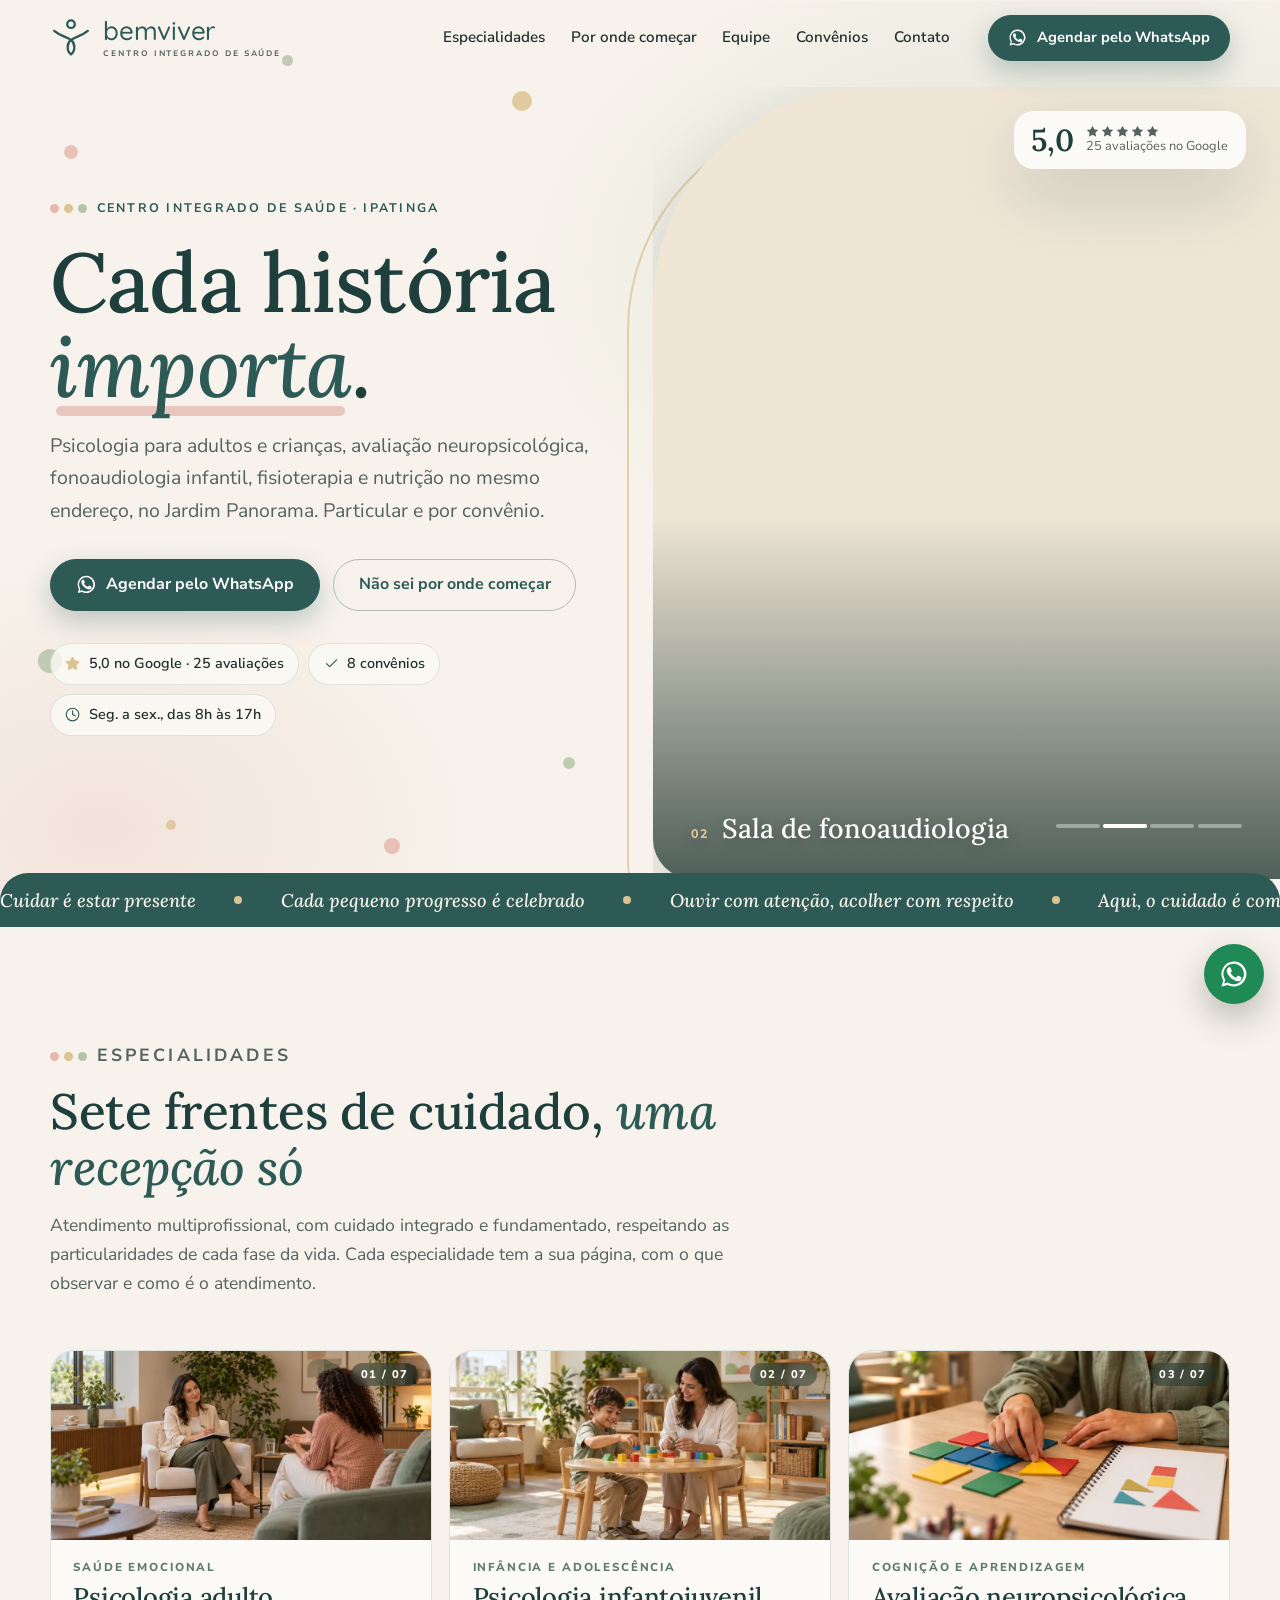
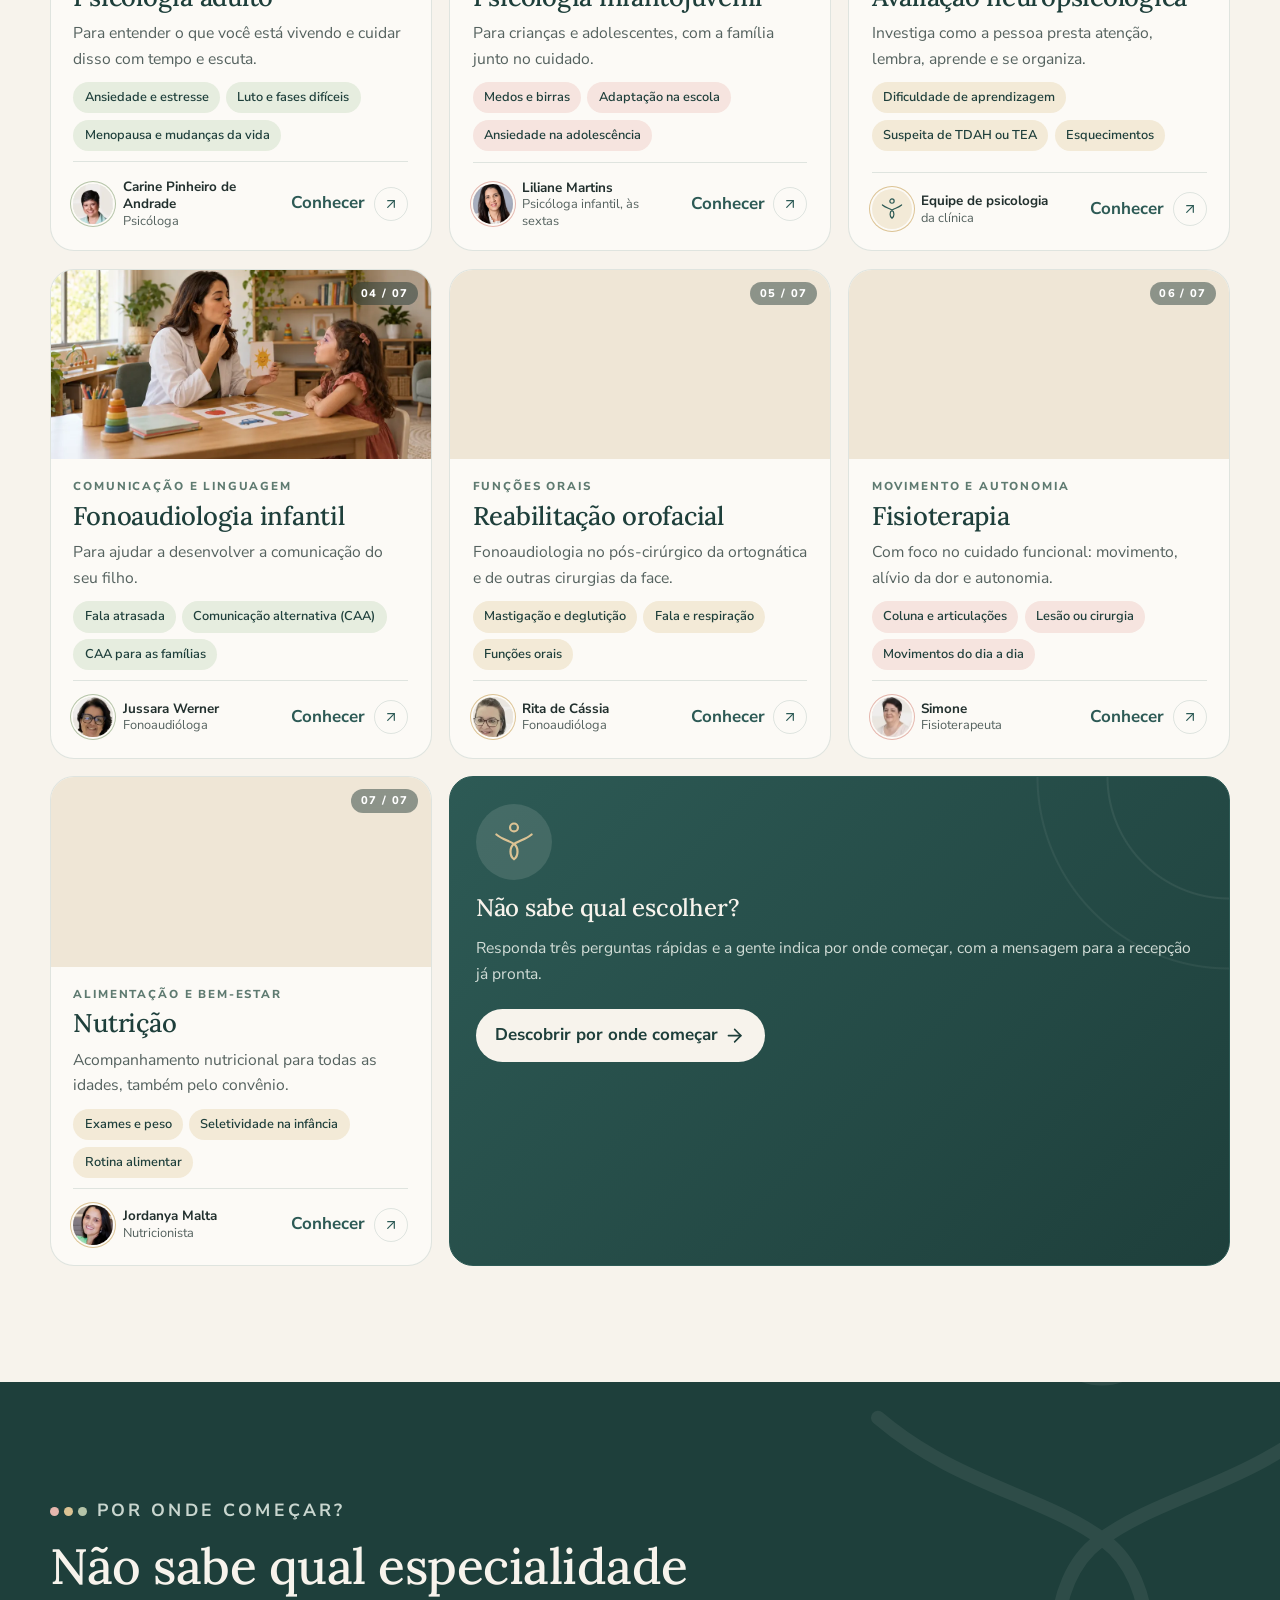
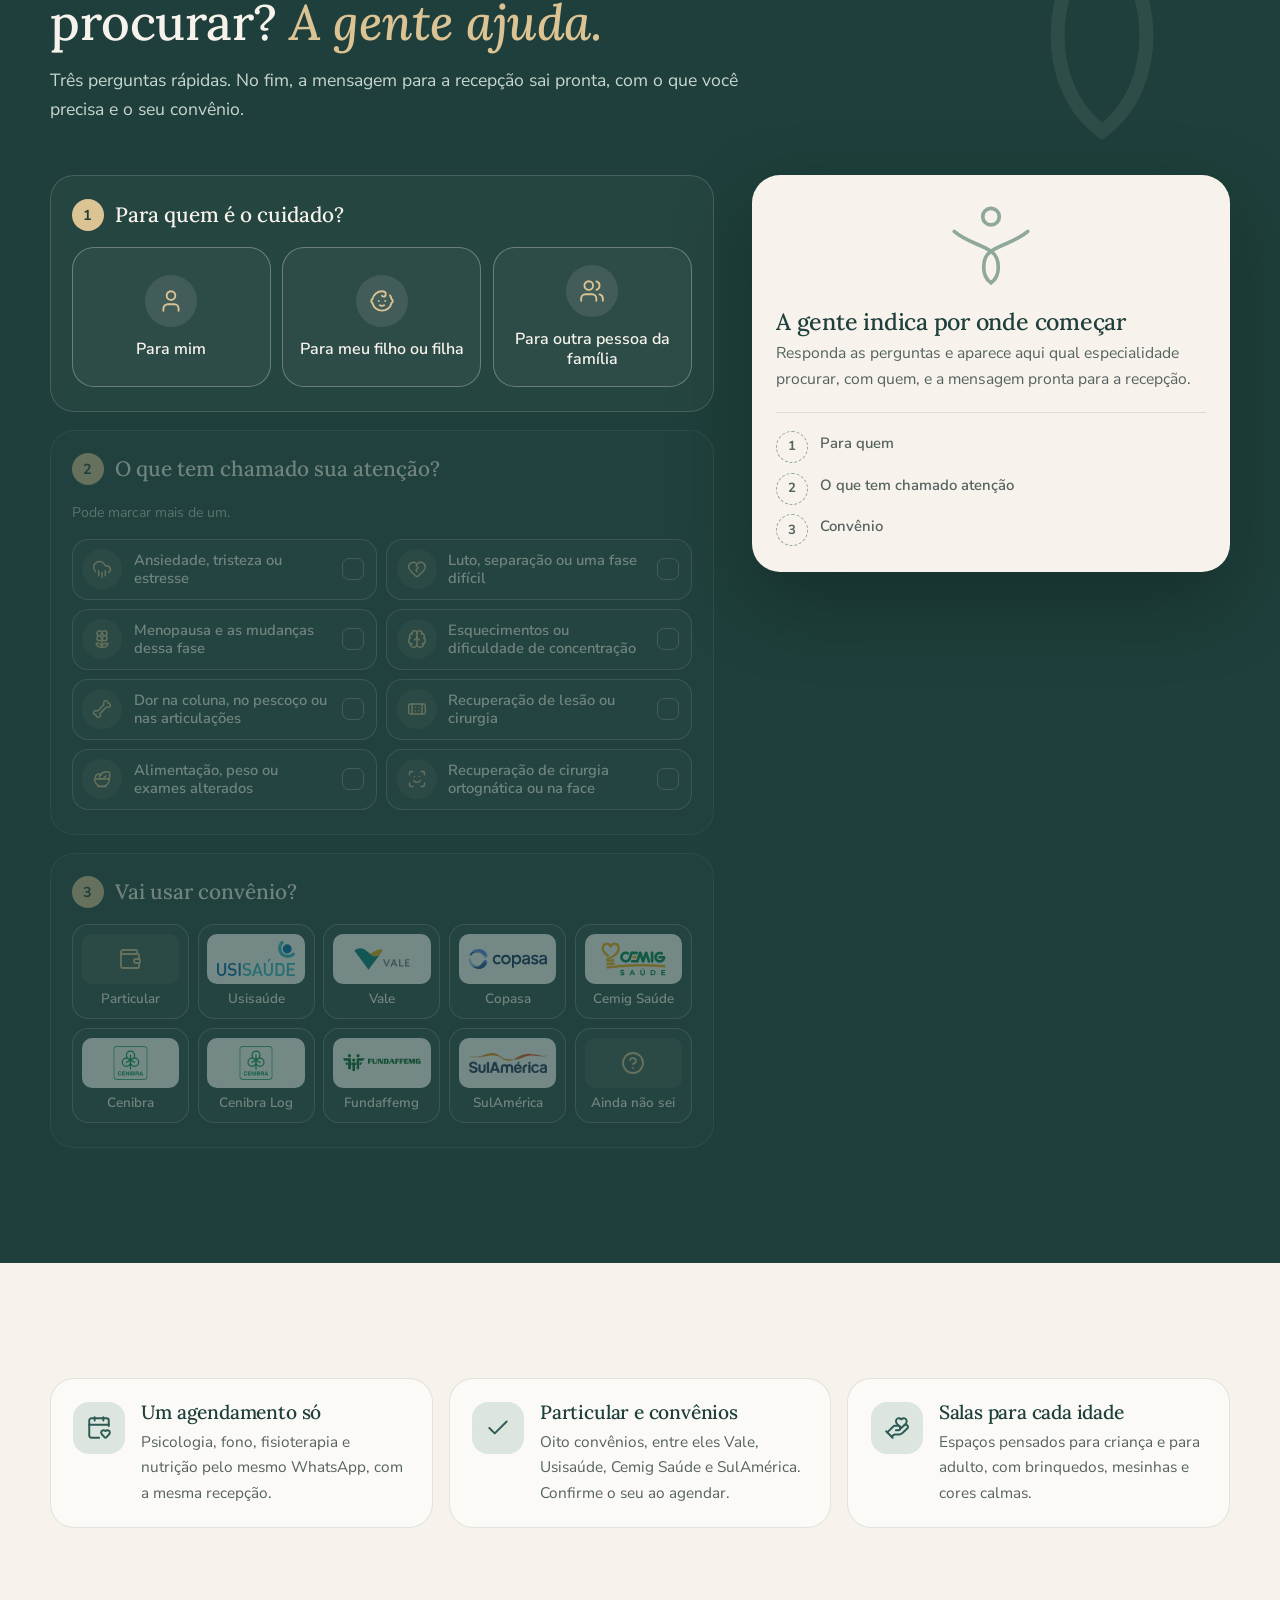
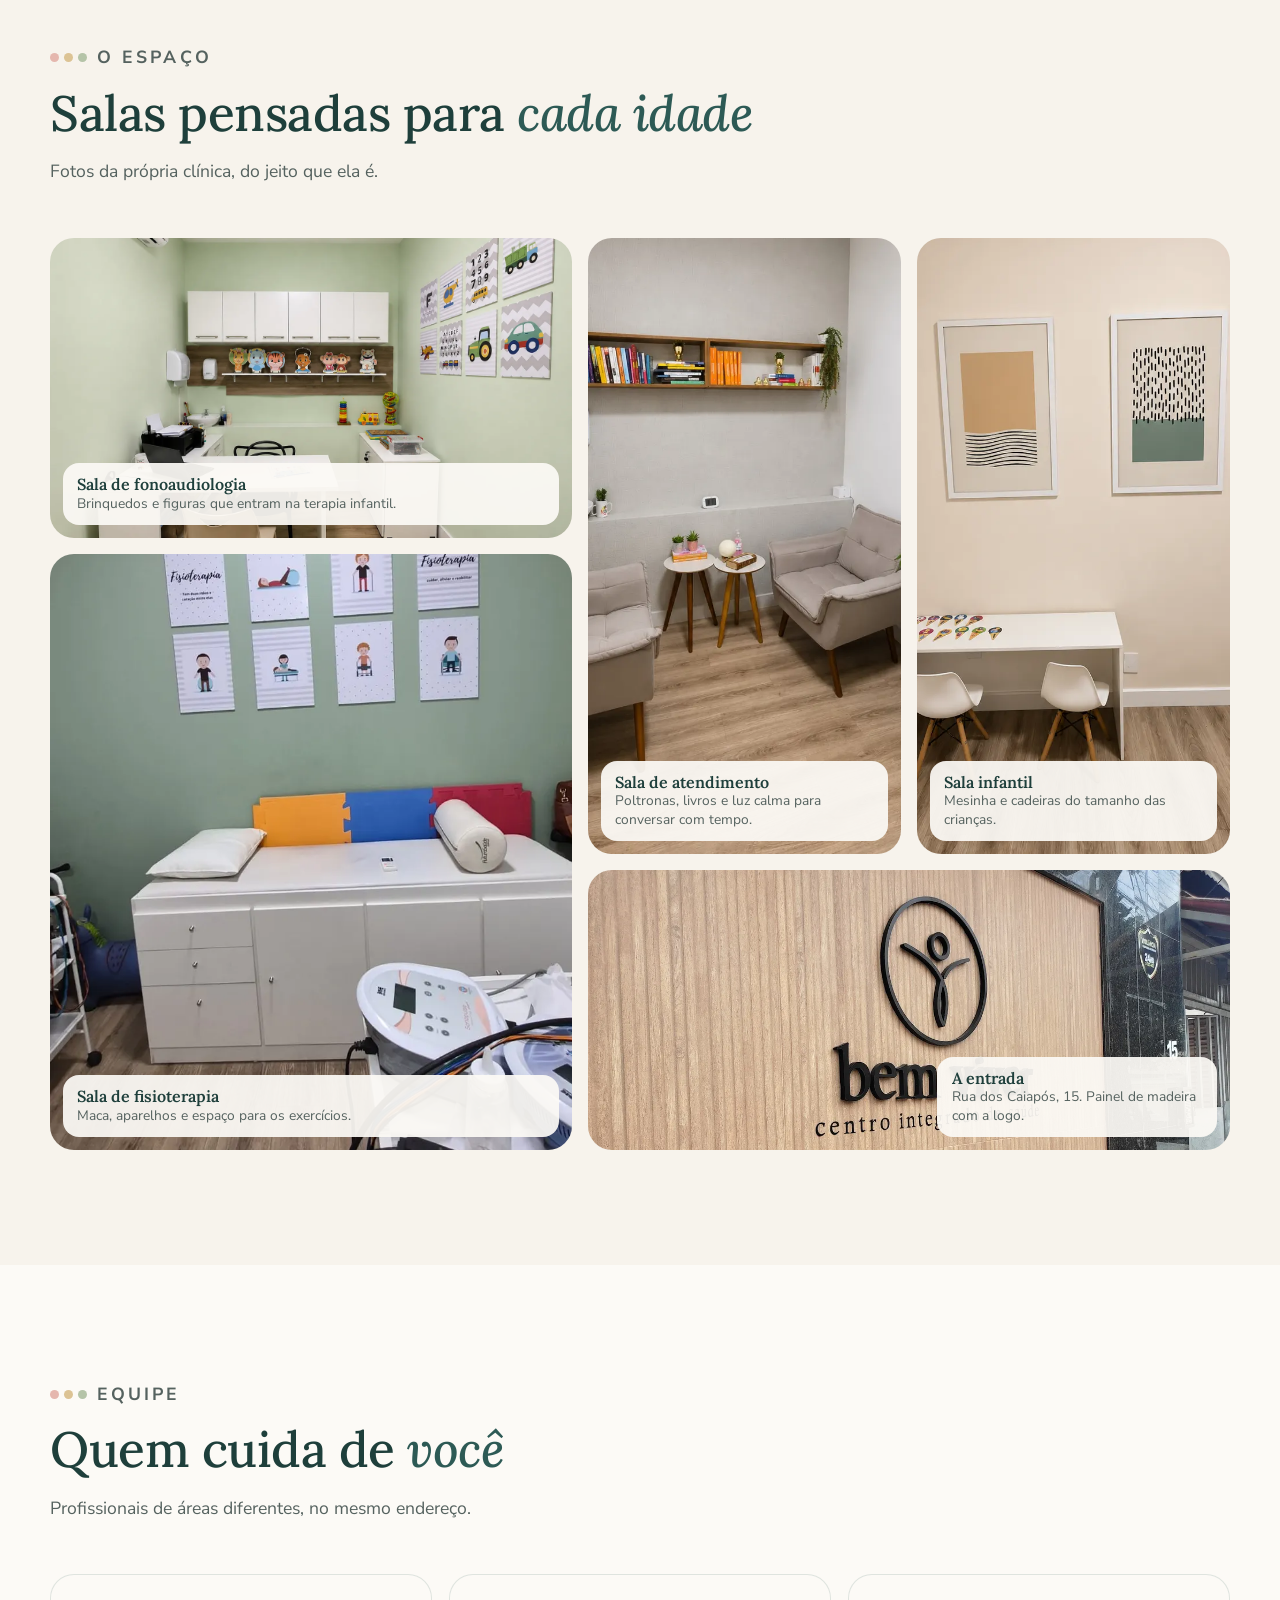
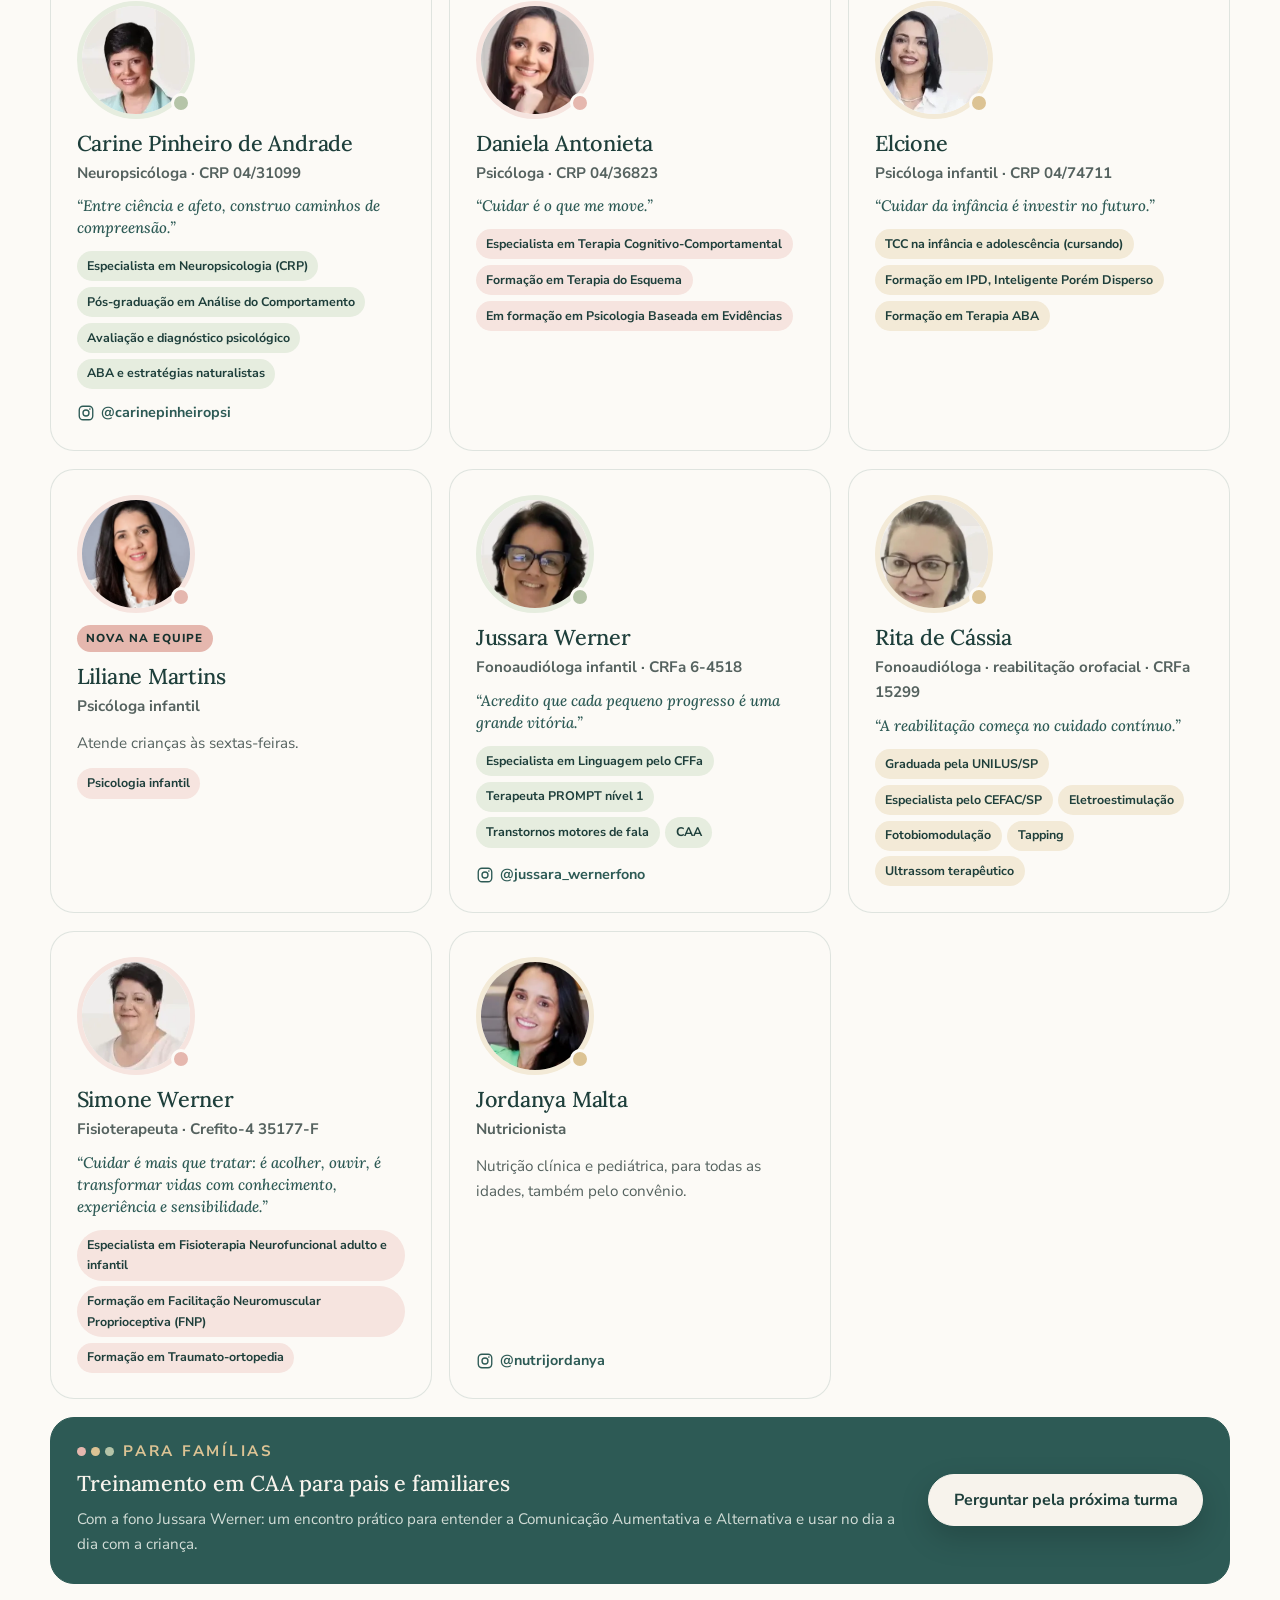
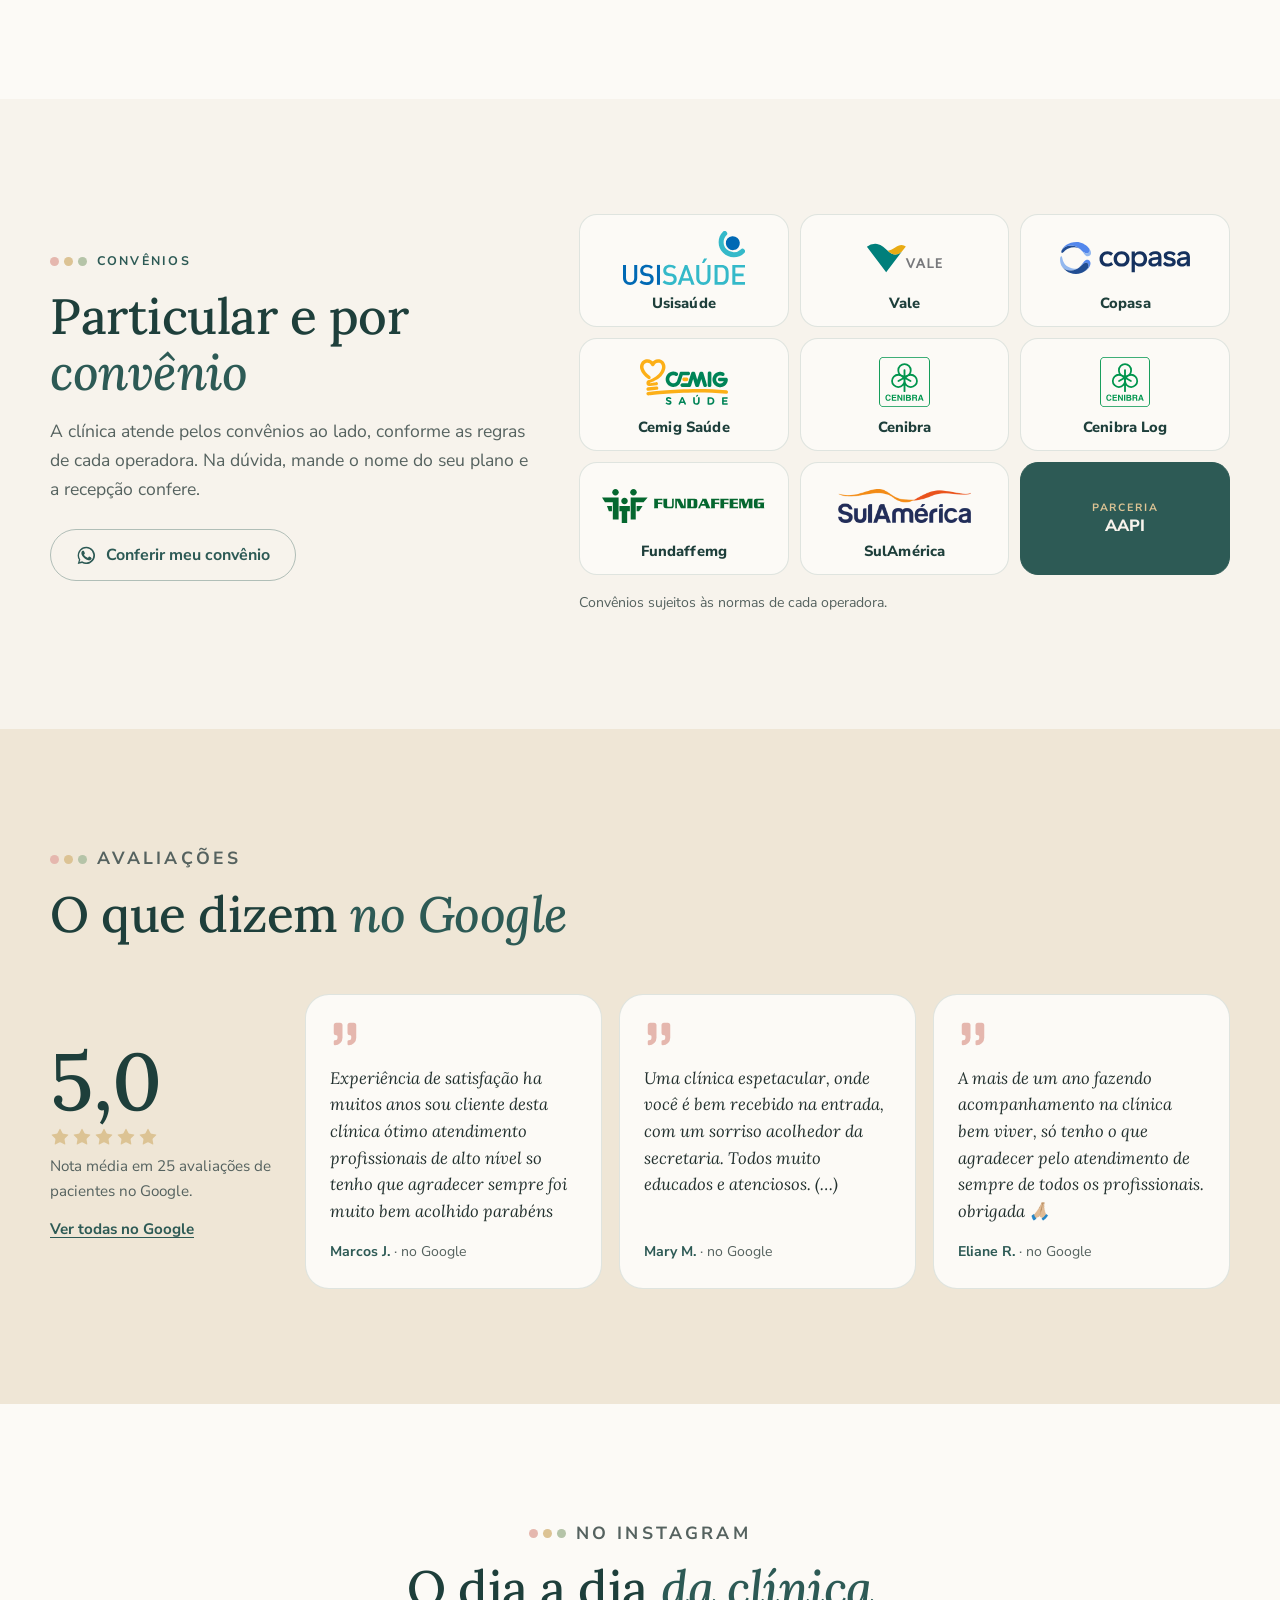
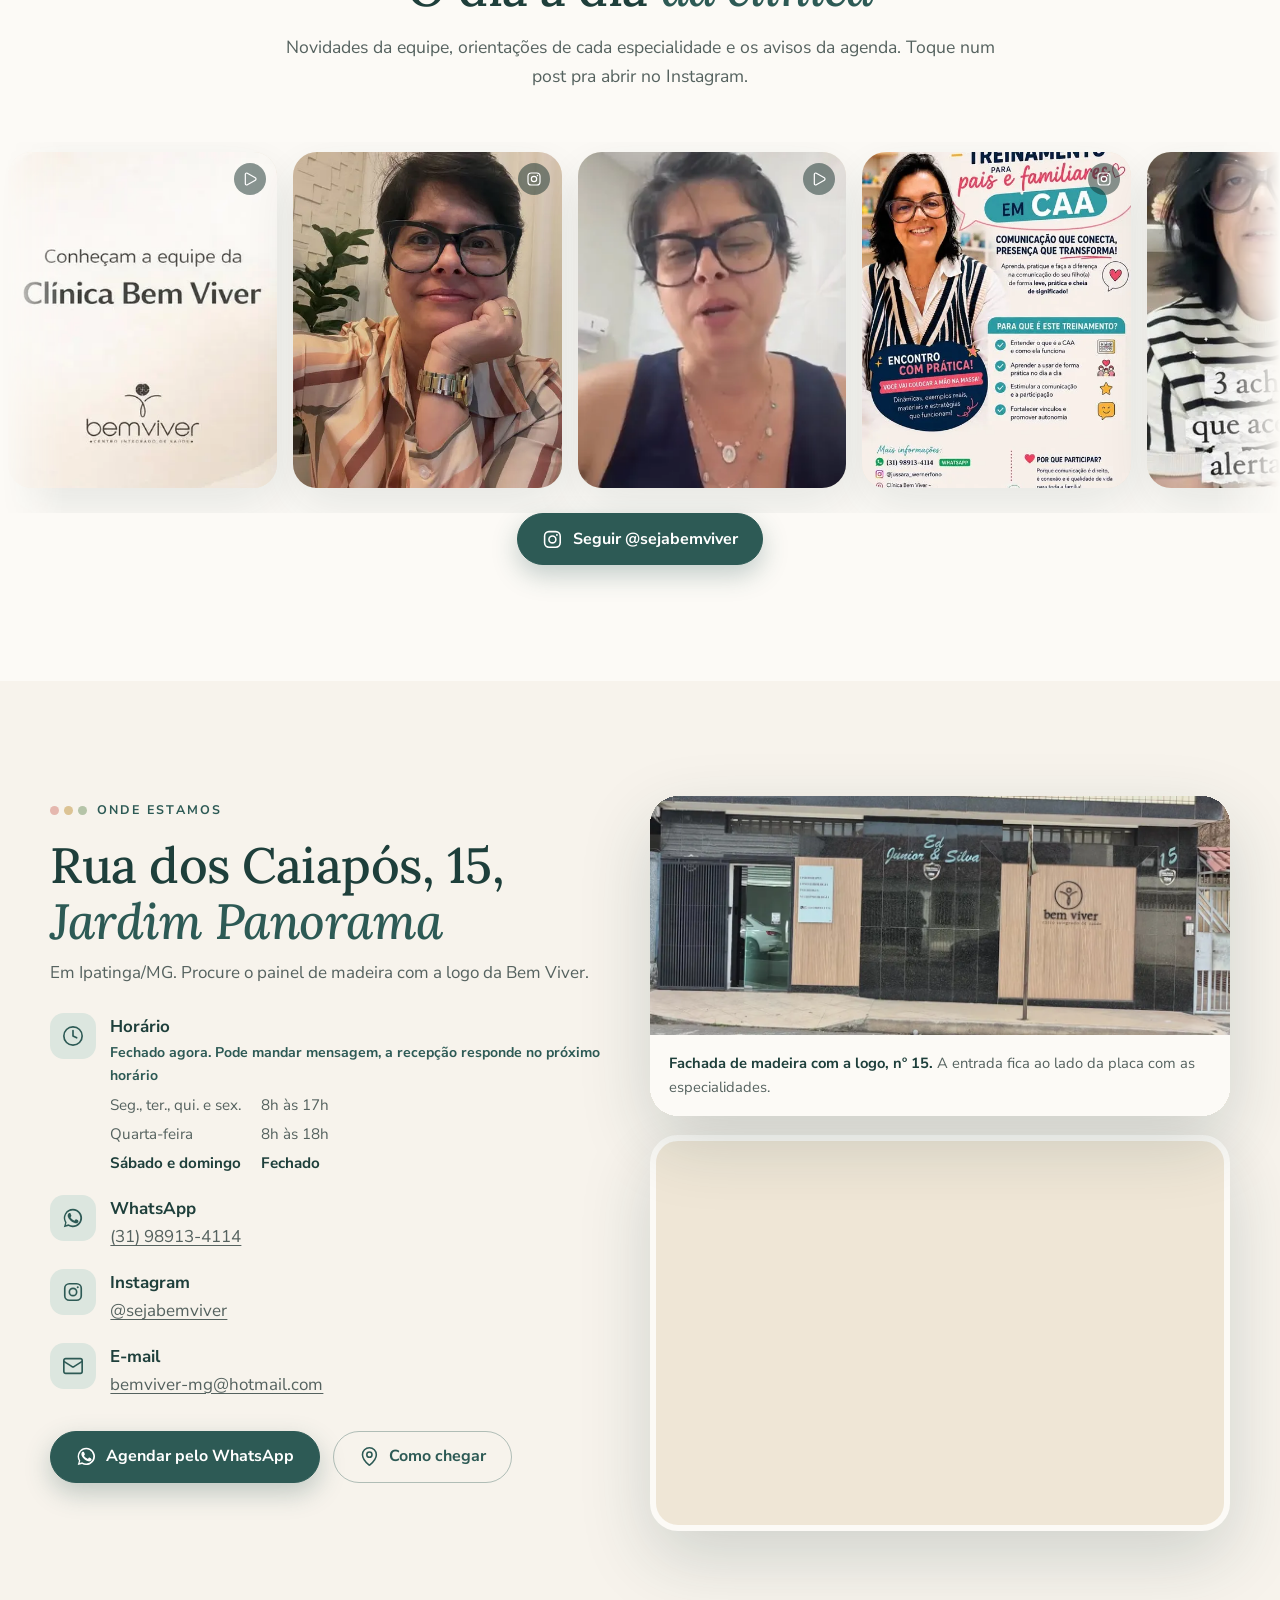
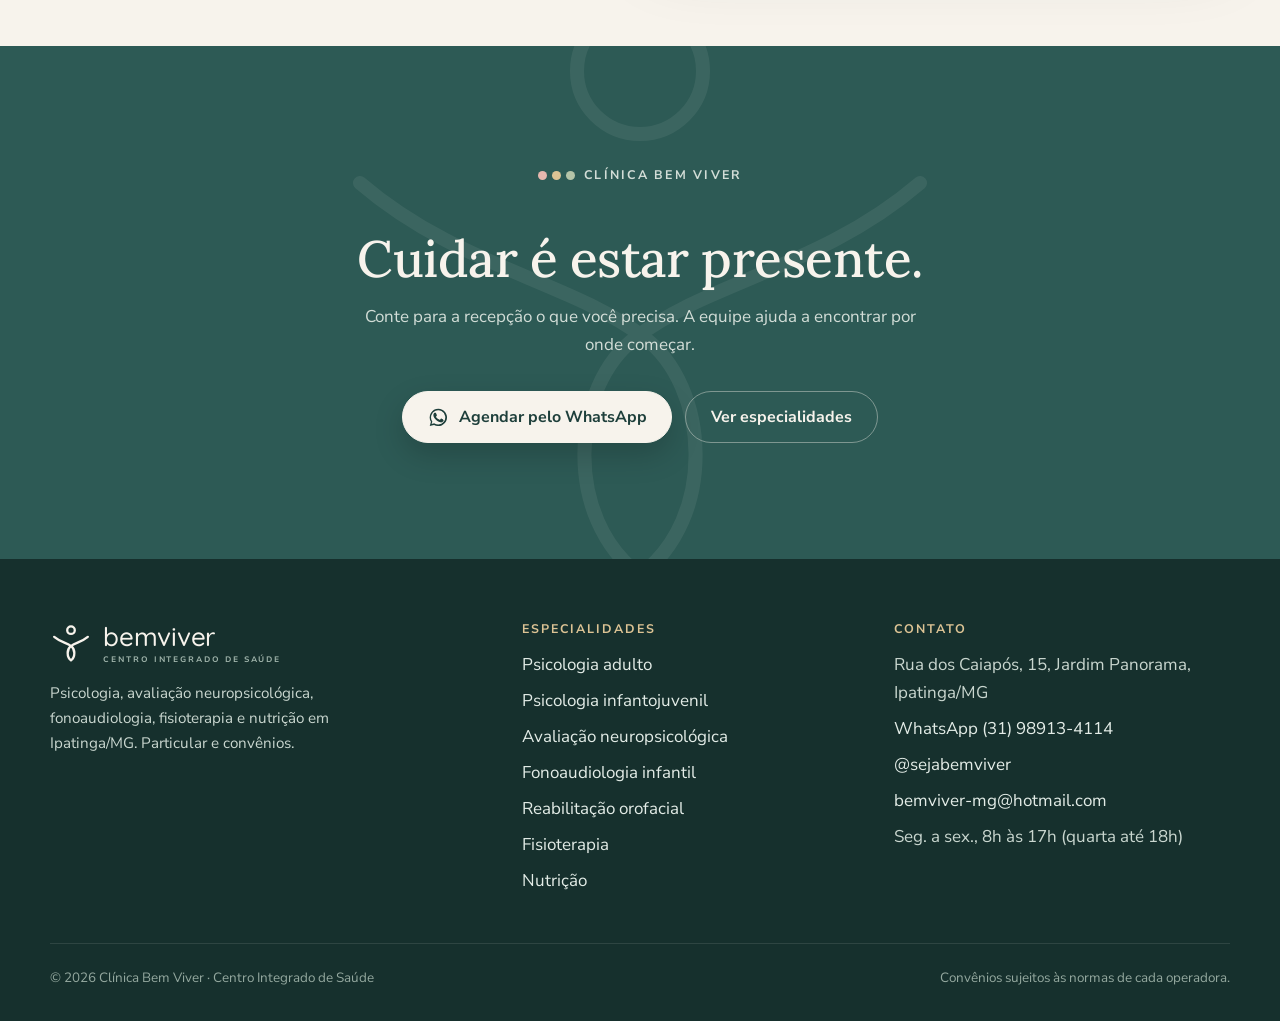
==== commit 3505e784: "Bem Viver: guia mais visual, cartoes das especialidades com imagem, topo novo da orofacial e placa N" ====
--- a/index.html
+++ b/index.html
@@ -101,6 +101,27 @@
   <symbol id="i-maos" viewBox="0 0 24 24"><path d="M11 14h2a2 2 0 0 0 0-4h-3c-.6 0-1.1.2-1.4.6L3 16"/><path d="m14.45 13.39 5.05-4.694C20.196 8 21 6.85 21 5.75a2.75 2.75 0 0 0-4.797-1.837.276.276 0 0 1-.406 0A2.75 2.75 0 0 0 11 5.75c0 1.2.802 2.248 1.5 2.946L16 11.95"/><path d="m2 15 6 6"/><path d="m7 20 1.6-1.4c.3-.4.8-.6 1.4-.6h4c1.1 0 2.1-.4 2.8-1.2l4.6-4.4a1 1 0 0 0-2.75-2.91"/></symbol>
   <symbol id="i-rosto" viewBox="0 0 24 24"><path d="M3 7V5a2 2 0 0 1 2-2h2"/><path d="M17 3h2a2 2 0 0 1 2 2v2"/><path d="M21 17v2a2 2 0 0 1-2 2h-2"/><path d="M7 21H5a2 2 0 0 1-2-2v-2"/><path d="M8 14s1.5 2 4 2 4-2 4-2"/><path d="M9 9h.01"/><path d="M15 9h.01"/></symbol>
   <symbol id="i-aspas" viewBox="0 0 24 24"><path d="M16 3a2 2 0 0 0-2 2v6a2 2 0 0 0 2 2 1 1 0 0 1 1 1v1a2 2 0 0 1-2 2 1 1 0 0 0-1 1v2a1 1 0 0 0 1 1 6 6 0 0 0 6-6V5a2 2 0 0 0-2-2z"/><path d="M5 3a2 2 0 0 0-2 2v6a2 2 0 0 0 2 2 1 1 0 0 1 1 1v1a2 2 0 0 1-2 2 1 1 0 0 0-1 1v2a1 1 0 0 0 1 1 6 6 0 0 0 6-6V5a2 2 0 0 0-2-2z"/></symbol>
+  <!-- guia (29/10/2026): icones do Lucide (ISC), pra quem, sinais e convenio -->
+  <symbol id="i-eu" viewBox="0 0 24 24"><path d="M19 21v-2a4 4 0 0 0-4-4H9a4 4 0 0 0-4 4v2"/><circle cx="12" cy="7" r="4"/></symbol>
+  <symbol id="i-crianca" viewBox="0 0 24 24"><path d="M10 16c.5.3 1.2.5 2 .5s1.5-.2 2-.5"/><path d="M15 12h.01"/><path d="M19.38 6.813A9 9 0 0 1 20.8 10.2a2 2 0 0 1 0 3.6 9 9 0 0 1-17.6 0 2 2 0 0 1 0-3.6A9 9 0 0 1 12 3c2 0 3.5 1.1 3.5 2.5s-.9 2.5-2 2.5c-.8 0-1.5-.4-1.5-1"/><path d="M9 12h.01"/></symbol>
+  <symbol id="i-familia" viewBox="0 0 24 24"><path d="M16 21v-2a4 4 0 0 0-4-4H6a4 4 0 0 0-4 4v2"/><path d="M16 3.128a4 4 0 0 1 0 7.744"/><path d="M22 21v-2a4 4 0 0 0-3-3.87"/><circle cx="9" cy="7" r="4"/></symbol>
+  <symbol id="i-chuva" viewBox="0 0 24 24"><path d="M4 14.899A7 7 0 1 1 15.71 8h1.79a4.5 4.5 0 0 1 2.5 8.242"/><path d="M16 14v6"/><path d="M8 14v6"/><path d="M12 16v6"/></symbol>
+  <symbol id="i-coracao" viewBox="0 0 24 24"><path d="M12.409 5.824c-.702.792-1.15 1.496-1.415 2.166l2.153 2.156a.5.5 0 0 1 0 .707l-2.293 2.293a.5.5 0 0 0 0 .707L12 15"/><path d="M13.508 20.313a2 2 0 0 1-3 .019L5 15c-1.5-1.5-3-3.2-3-5.5a5.5 5.5 0 0 1 9.591-3.677.6.6 0 0 0 .818.001A5.5 5.5 0 0 1 22 9.5c0 2.29-1.5 4-3 5.5z"/></symbol>
+  <symbol id="i-flor" viewBox="0 0 24 24"><path d="M12 5a3 3 0 1 1 3 3m-3-3a3 3 0 1 0-3 3m3-3v1M9 8a3 3 0 1 0 3 3M9 8h1m5 0a3 3 0 1 1-3 3m3-3h-1m-2 3v-1"/><circle cx="12" cy="8" r="2"/><path d="M12 10v12"/><path d="M12 22c4.2 0 7-1.667 7-5-4.2 0-7 1.667-7 5Z"/><path d="M12 22c-4.2 0-7-1.667-7-5 4.2 0 7 1.667 7 5Z"/></symbol>
+  <symbol id="i-osso" viewBox="0 0 24 24"><path d="M17 10c.7-.7 1.69 0 2.5 0a2.5 2.5 0 1 0 0-5 .5.5 0 0 1-.5-.5 2.5 2.5 0 1 0-5 0c0 .81.7 1.8 0 2.5l-7 7c-.7.7-1.69 0-2.5 0a2.5 2.5 0 0 0 0 5c.28 0 .5.22.5.5a2.5 2.5 0 1 0 5 0c0-.81-.7-1.8 0-2.5Z"/></symbol>
+  <symbol id="i-curativo" viewBox="0 0 24 24"><path d="M10 10.01h.01"/><path d="M10 14.01h.01"/><path d="M14 10.01h.01"/><path d="M14 14.01h.01"/><path d="M18 6v12"/><path d="M6 6v12"/><rect x="2" y="6" width="20" height="12" rx="2"/></symbol>
+  <symbol id="i-salada" viewBox="0 0 24 24"><path d="M7 21h10"/><path d="M12 21a9 9 0 0 0 9-9H3a9 9 0 0 0 9 9Z"/><path d="M11.38 12a2.4 2.4 0 0 1-.4-4.77 2.4 2.4 0 0 1 3.2-2.77 2.4 2.4 0 0 1 3.47-.63 2.4 2.4 0 0 1 3.37 3.37 2.4 2.4 0 0 1-1.1 3.7 2.51 2.51 0 0 1 .03 1.1"/><path d="m13 12 4-4"/><path d="M10.9 7.25A3.99 3.99 0 0 0 4 10c0 .73.2 1.41.54 2"/></symbol>
+  <symbol id="i-balao" viewBox="0 0 24 24"><path d="M2.992 16.342a2 2 0 0 1 .094 1.167l-1.065 3.29a1 1 0 0 0 1.236 1.168l3.413-.998a2 2 0 0 1 1.099.092 10 10 0 1 0-4.777-4.719"/></symbol>
+  <symbol id="i-som" viewBox="0 0 24 24"><path d="M2 10v3"/><path d="M6 6v11"/><path d="M10 3v18"/><path d="M14 8v7"/><path d="M18 5v13"/><path d="M22 10v3"/></symbol>
+  <symbol id="i-formas" viewBox="0 0 24 24"><path d="M8.3 10a.7.7 0 0 1-.626-1.079L11.4 3a.7.7 0 0 1 1.198-.043L16.3 8.9a.7.7 0 0 1-.572 1.1Z"/><rect x="3" y="14" width="7" height="7" rx="1"/><circle cx="17.5" cy="17.5" r="3.5"/></symbol>
+  <symbol id="i-raio" viewBox="0 0 24 24"><path d="M6 16.326A7 7 0 1 1 15.71 8h1.79a4.5 4.5 0 0 1 .5 8.973"/><path d="m13 12-3 5h4l-3 5"/></symbol>
+  <symbol id="i-mudou" viewBox="0 0 24 24"><path d="M21 12a9 9 0 0 0-9-9 9.75 9.75 0 0 0-6.74 2.74L3 8"/><path d="M3 3v5h5"/><path d="M3 12a9 9 0 0 0 9 9 9.75 9.75 0 0 0 6.74-2.74L21 16"/><path d="M16 16h5v5"/></symbol>
+  <symbol id="i-livro" viewBox="0 0 24 24"><path d="M12 5v16"/><path d="M20.001 19A2 2 0 0022 17V5a2 2 0 00-1.999-2L16 3.002A5 5 0 0012 5a5 5 0 00-4-2H4a2 2 0 00-2 2v12a2 2 0 001.999 2H8a5 5 0 014 2 5 5 0 014-2z"/></symbol>
+  <symbol id="i-quebra" viewBox="0 0 24 24"><path d="M15.39 4.39a1 1 0 0 0 1.68-.474 2.5 2.5 0 1 1 3.014 3.015 1 1 0 0 0-.474 1.68l1.683 1.682a2.414 2.414 0 0 1 0 3.414L19.61 15.39a1 1 0 0 1-1.68-.474 2.5 2.5 0 1 0-3.014 3.015 1 1 0 0 1 .474 1.68l-1.683 1.682a2.414 2.414 0 0 1-3.414 0L8.61 19.61a1 1 0 0 0-1.68.474 2.5 2.5 0 1 1-3.014-3.015 1 1 0 0 0 .474-1.68l-1.683-1.682a2.414 2.414 0 0 1 0-3.414L4.39 8.61a1 1 0 0 1 1.68.474 2.5 2.5 0 1 0 3.014-3.015 1 1 0 0 1-.474-1.68l1.683-1.682a2.414 2.414 0 0 1 3.414 0z"/></symbol>
+  <symbol id="i-talher" viewBox="0 0 24 24"><path d="M3 2v7c0 1.1.9 2 2 2h4a2 2 0 0 0 2-2V2"/><path d="M7 2v20"/><path d="M21 15V2a5 5 0 0 0-5 5v6c0 1.1.9 2 2 2h3Zm0 0v7"/></symbol>
+  <symbol id="i-garoa" viewBox="0 0 24 24"><path d="M4 14.899A7 7 0 1 1 15.71 8h1.79a4.5 4.5 0 0 1 2.5 8.242"/><path d="M8 19v1"/><path d="M8 14v1"/><path d="M16 19v1"/><path d="M16 14v1"/><path d="M12 21v1"/><path d="M12 16v1"/></symbol>
+  <symbol id="i-carteira" viewBox="0 0 24 24"><path d="M19 7V4a1 1 0 0 0-1-1H5a2 2 0 0 0 0 4h15a1 1 0 0 1 1 1v4h-3a2 2 0 0 0 0 4h3a1 1 0 0 0 1-1v-2a1 1 0 0 0-1-1"/><path d="M3 5v14a2 2 0 0 0 2 2h15a1 1 0 0 0 1-1v-4"/></symbol>
+  <symbol id="i-duvida" viewBox="0 0 24 24"><circle cx="12" cy="12" r="10"/><path d="M9.09 9a3 3 0 0 1 5.83 1c0 2-3 3-3 3"/><path d="M12 17h.01"/></symbol>
 </svg>
 
 <a class="pular" href="#conteudo">Pular para o conteúdo</a>
@@ -223,61 +244,64 @@
       <p>Atendimento multiprofissional, com cuidado integrado e fundamentado, respeitando as particularidades de cada fase da vida. Cada especialidade tem a sua página, com o que observar e como é o atendimento.</p>
     </div>
     <div class="esp" data-rev-grupo>
-      <a class="esp__card tom-folha" href="especialidades/psicologia-adulto/" data-rev>
-        <span class="esp__icone"><svg class="ic" aria-hidden="true"><use href="#i-poltrona"/></svg></span>
+      <!-- 29/10/2026 (modelo que ele trouxe): foto no topo, olho, etiquetas e quem atende no pé.
+           Topo com imagem gerada (decisão dele: as salas repetiam a seção O espaço); a pessoa
+           de verdade é a foto da profissional no pé. -->
+      <a class="esp__card esp__card--foto tom-folha" href="especialidades/psicologia-adulto/" data-rev>
+        <span class="esp__foto"><img src="assets/img/card-psicologia-adulto.webp" alt="" width="960" height="640" loading="lazy" decoding="async"><i class="esp__num">01 / 07</i></span>
+        <span class="esp__olho">Saúde emocional</span>
         <h3>Psicologia adulto</h3>
         <p class="esp__para">Para entender o que você está vivendo e cuidar disso com tempo e escuta.</p>
-        <ul class="esp__sinais"><li>Ansiedade e estresse</li><li>Luto, separação e fases difíceis</li><li>Menopausa e outras mudanças da vida</li></ul>
-        <p class="esp__quem">Carine Pinheiro de Andrade, psicóloga</p>
-        <span class="esp__ir">Conhecer <svg class="ic" aria-hidden="true"><use href="#i-seta"/></svg></span>
+        <ul class="esp__tags"><li>Ansiedade e estresse</li><li>Luto e fases difíceis</li><li>Menopausa e mudanças da vida</li></ul>
+        <span class="esp__pe"><span class="esp__quem"><img class="esp__avatar" src="assets/img/eq-carine.webp" alt="" width="40" height="40" loading="lazy" decoding="async"><span><b>Carine Pinheiro de Andrade</b>Psicóloga</span></span><span class="esp__ir">Conhecer <i class="esp__seta"><svg class="ic" aria-hidden="true"><use href="#i-seta"/></svg></i></span></span>
       </a>
-      <a class="esp__card tom-rosa" href="especialidades/psicologia-infantil/" data-rev>
-        <span class="esp__icone"><svg class="ic" aria-hidden="true"><use href="#i-sorriso"/></svg></span>
+      <a class="esp__card esp__card--foto tom-rosa" href="especialidades/psicologia-infantil/" data-rev>
+        <span class="esp__foto"><img src="assets/img/card-psicologia-infantil.webp" alt="" width="960" height="640" loading="lazy" decoding="async"><i class="esp__num">02 / 07</i></span>
+        <span class="esp__olho">Infância e adolescência</span>
         <h3>Psicologia infantojuvenil</h3>
         <p class="esp__para">Para crianças e adolescentes, com a família junto no cuidado.</p>
-        <ul class="esp__sinais"><li>Medos, birras e choro que atrapalham a rotina</li><li>Adaptação na escola e com os amigos</li><li>Ansiedade e isolamento na adolescência</li></ul>
-        <p class="esp__quem">Liliane Martins, psicóloga infantil, às sextas</p>
-        <span class="esp__ir">Conhecer <svg class="ic" aria-hidden="true"><use href="#i-seta"/></svg></span>
+        <ul class="esp__tags"><li>Medos e birras</li><li>Adaptação na escola</li><li>Ansiedade na adolescência</li></ul>
+        <span class="esp__pe"><span class="esp__quem"><img class="esp__avatar" src="assets/img/eq-liliane.webp" alt="" width="40" height="40" loading="lazy" decoding="async"><span><b>Liliane Martins</b>Psicóloga infantil, às sextas</span></span><span class="esp__ir">Conhecer <i class="esp__seta"><svg class="ic" aria-hidden="true"><use href="#i-seta"/></svg></i></span></span>
       </a>
-      <a class="esp__card tom-mel" href="especialidades/avaliacao-neuropsicologica/" data-rev>
-        <span class="esp__icone"><svg class="ic" aria-hidden="true"><use href="#i-cerebro"/></svg></span>
+      <a class="esp__card esp__card--foto tom-mel" href="especialidades/avaliacao-neuropsicologica/" data-rev>
+        <span class="esp__foto"><img src="assets/img/card-neuro.webp" alt="" width="960" height="640" loading="lazy" decoding="async"><i class="esp__num">03 / 07</i></span>
+        <span class="esp__olho">Cognição e aprendizagem</span>
         <h3>Avaliação neuropsicológica</h3>
         <p class="esp__para">Investiga como a pessoa presta atenção, lembra, aprende e se organiza.</p>
-        <ul class="esp__sinais"><li>Dificuldade de aprendizagem</li><li>Suspeita de TDAH ou TEA</li><li>Esquecimentos em adultos e idosos</li></ul>
-        <p class="esp__quem">Equipe de psicologia da clínica</p>
-        <span class="esp__ir">Conhecer <svg class="ic" aria-hidden="true"><use href="#i-seta"/></svg></span>
+        <ul class="esp__tags"><li>Dificuldade de aprendizagem</li><li>Suspeita de TDAH ou TEA</li><li>Esquecimentos</li></ul>
+        <span class="esp__pe"><span class="esp__quem"><span class="esp__avatar esp__avatar--simbolo"><svg viewBox="0 0 100 100" aria-hidden="true"><use href="#bv-simbolo"/></svg></span><span><b>Equipe de psicologia</b>da clínica</span></span><span class="esp__ir">Conhecer <i class="esp__seta"><svg class="ic" aria-hidden="true"><use href="#i-seta"/></svg></i></span></span>
       </a>
-      <a class="esp__card tom-folha" href="especialidades/fonoaudiologia-infantil/" data-rev>
-        <span class="esp__icone"><svg class="ic" aria-hidden="true"><use href="#i-fala"/></svg></span>
+      <a class="esp__card esp__card--foto tom-folha" href="especialidades/fonoaudiologia-infantil/" data-rev>
+        <span class="esp__foto"><img src="assets/img/card-fono.webp" alt="" width="960" height="640" loading="lazy" decoding="async"><i class="esp__num">04 / 07</i></span>
+        <span class="esp__olho">Comunicação e linguagem</span>
         <h3>Fonoaudiologia infantil</h3>
         <p class="esp__para">Para ajudar a desenvolver a comunicação do seu filho.</p>
-        <ul class="esp__sinais"><li>Fala atrasada ou difícil de entender</li><li>Comunicação alternativa (CAA)</li><li>Treinamento de CAA para famílias</li></ul>
-        <p class="esp__quem">Jussara Werner, fonoaudióloga</p>
-        <span class="esp__ir">Conhecer <svg class="ic" aria-hidden="true"><use href="#i-seta"/></svg></span>
+        <ul class="esp__tags"><li>Fala atrasada</li><li>Comunicação alternativa (CAA)</li><li>CAA para as famílias</li></ul>
+        <span class="esp__pe"><span class="esp__quem"><img class="esp__avatar" src="assets/img/eq-jussara.webp" alt="" width="40" height="40" loading="lazy" decoding="async"><span><b>Jussara Werner</b>Fonoaudióloga</span></span><span class="esp__ir">Conhecer <i class="esp__seta"><svg class="ic" aria-hidden="true"><use href="#i-seta"/></svg></i></span></span>
       </a>
-      <a class="esp__card tom-mel" href="especialidades/reabilitacao-orofacial/" data-rev>
-        <span class="esp__icone"><svg class="ic" aria-hidden="true"><use href="#i-rosto"/></svg></span>
+      <a class="esp__card esp__card--foto tom-mel" href="especialidades/reabilitacao-orofacial/" data-rev>
+        <span class="esp__foto"><img src="assets/img/card-orofacial.webp" alt="" width="960" height="640" loading="lazy" decoding="async"><i class="esp__num">05 / 07</i></span>
+        <span class="esp__olho">Funções orais</span>
         <h3>Reabilitação orofacial</h3>
         <p class="esp__para">Fonoaudiologia no pós-cirúrgico da ortognática e de outras cirurgias da face.</p>
-        <ul class="esp__sinais"><li>Mastigação e deglutição</li><li>Fala e respiração</li><li>Recuperação das funções orais</li></ul>
-        <p class="esp__quem">Rita de Cássia, fonoaudióloga</p>
-        <span class="esp__ir">Conhecer <svg class="ic" aria-hidden="true"><use href="#i-seta"/></svg></span>
+        <ul class="esp__tags"><li>Mastigação e deglutição</li><li>Fala e respiração</li><li>Funções orais</li></ul>
+        <span class="esp__pe"><span class="esp__quem"><img class="esp__avatar" src="assets/img/eq-rita.webp" alt="" width="40" height="40" loading="lazy" decoding="async"><span><b>Rita de Cássia</b>Fonoaudióloga</span></span><span class="esp__ir">Conhecer <i class="esp__seta"><svg class="ic" aria-hidden="true"><use href="#i-seta"/></svg></i></span></span>
       </a>
-      <a class="esp__card tom-rosa" href="especialidades/fisioterapia/" data-rev>
-        <span class="esp__icone"><svg class="ic" aria-hidden="true"><use href="#i-corpo"/></svg></span>
+      <a class="esp__card esp__card--foto tom-rosa" href="especialidades/fisioterapia/" data-rev>
+        <span class="esp__foto"><img src="assets/img/card-fisio.webp" alt="" width="960" height="640" loading="lazy" decoding="async"><i class="esp__num">06 / 07</i></span>
+        <span class="esp__olho">Movimento e autonomia</span>
         <h3>Fisioterapia</h3>
         <p class="esp__para">Com foco no cuidado funcional: movimento, alívio da dor e autonomia.</p>
-        <ul class="esp__sinais"><li>Dor na coluna e nas articulações</li><li>Recuperação de lesão ou cirurgia</li><li>Dificuldade nos movimentos do dia a dia</li></ul>
-        <p class="esp__quem">Simone, fisioterapeuta</p>
-        <span class="esp__ir">Conhecer <svg class="ic" aria-hidden="true"><use href="#i-seta"/></svg></span>
+        <ul class="esp__tags"><li>Coluna e articulações</li><li>Lesão ou cirurgia</li><li>Movimentos do dia a dia</li></ul>
+        <span class="esp__pe"><span class="esp__quem"><img class="esp__avatar" src="assets/img/eq-simone.webp" alt="" width="40" height="40" loading="lazy" decoding="async"><span><b>Simone</b>Fisioterapeuta</span></span><span class="esp__ir">Conhecer <i class="esp__seta"><svg class="ic" aria-hidden="true"><use href="#i-seta"/></svg></i></span></span>
       </a>
-      <a class="esp__card tom-mel" href="especialidades/nutricao/" data-rev>
-        <span class="esp__icone"><svg class="ic" aria-hidden="true"><use href="#i-maca"/></svg></span>
+      <a class="esp__card esp__card--foto tom-mel" href="especialidades/nutricao/" data-rev>
+        <span class="esp__foto"><img src="assets/img/card-nutricao.webp" alt="" width="960" height="640" loading="lazy" decoding="async"><i class="esp__num">07 / 07</i></span>
+        <span class="esp__olho">Alimentação e bem-estar</span>
         <h3>Nutrição</h3>
         <p class="esp__para">Acompanhamento nutricional para todas as idades, também pelo convênio.</p>
-        <ul class="esp__sinais"><li>Exames alterados e controle do peso</li><li>Alimentação seletiva na infância</li><li>Uma rotina alimentar possível</li></ul>
-        <p class="esp__quem">Jordanya Malta, nutricionista</p>
-        <span class="esp__ir">Conhecer <svg class="ic" aria-hidden="true"><use href="#i-seta"/></svg></span>
+        <ul class="esp__tags"><li>Exames e peso</li><li>Seletividade na infância</li><li>Rotina alimentar</li></ul>
+        <span class="esp__pe"><span class="esp__quem"><img class="esp__avatar" src="assets/img/eq-jordanya.webp" alt="" width="40" height="40" loading="lazy" decoding="async"><span><b>Jordanya Malta</b>Nutricionista</span></span><span class="esp__ir">Conhecer <i class="esp__seta"><svg class="ic" aria-hidden="true"><use href="#i-seta"/></svg></i></span></span>
       </a>
       <a class="esp__card esp__card--guia" href="#comecar" data-rev>
         <span class="esp__icone"><svg viewBox="0 0 100 100" aria-hidden="true"><use href="#bv-simbolo"/></svg></span>
@@ -302,31 +326,32 @@
     <form class="guia" data-guia data-base="" novalidate>
       <div class="guia__passos">
         <fieldset class="passo" data-passo="1">
-          <legend><span class="passo__n">1</span>Para quem é o cuidado?</legend>
-          <div class="chips">
-            <label class="chip"><input type="radio" name="quem" value="eu"><span>Para mim</span></label>
-            <label class="chip"><input type="radio" name="quem" value="filho"><span>Para meu filho ou filha</span></label>
-            <label class="chip"><input type="radio" name="quem" value="familiar"><span>Para outra pessoa da família</span></label>
+          <legend><span class="passo__n"><b>1</b><svg class="ic" aria-hidden="true"><use href="#i-check"/></svg></span>Para quem é o cuidado?</legend>
+          <div class="chips chips--quem">
+            <label class="chip chip--quem"><input type="radio" name="quem" value="eu"><span><i class="chip__ic"><svg class="ic" aria-hidden="true"><use href="#i-eu"/></svg></i>Para mim</span></label>
+            <label class="chip chip--quem"><input type="radio" name="quem" value="filho"><span><i class="chip__ic"><svg class="ic" aria-hidden="true"><use href="#i-crianca"/></svg></i>Para meu filho ou filha</span></label>
+            <label class="chip chip--quem"><input type="radio" name="quem" value="familiar"><span><i class="chip__ic"><svg class="ic" aria-hidden="true"><use href="#i-familia"/></svg></i>Para outra pessoa da família</span></label>
           </div>
         </fieldset>
         <fieldset class="passo passo--espera" data-passo="2">
-          <legend><span class="passo__n">2</span>O que tem chamado sua atenção?</legend>
+          <legend><span class="passo__n"><b>2</b><svg class="ic" aria-hidden="true"><use href="#i-check"/></svg></span>O que tem chamado sua atenção?</legend>
           <p class="passo__dica">Pode marcar mais de um.</p>
-          <div class="chips" data-sinais></div>
+          <div class="chips chips--sinais" data-sinais></div>
         </fieldset>
         <fieldset class="passo passo--espera" data-passo="3">
-          <legend><span class="passo__n">3</span>Vai usar convênio?</legend>
-          <div class="chips">
-            <label class="chip"><input type="radio" name="conv" value="Particular"><span>Particular</span></label>
-            <label class="chip"><input type="radio" name="conv" value="Usisaúde"><span>Usisaúde</span></label>
-            <label class="chip"><input type="radio" name="conv" value="Vale"><span>Vale</span></label>
-            <label class="chip"><input type="radio" name="conv" value="Copasa"><span>Copasa</span></label>
-            <label class="chip"><input type="radio" name="conv" value="Cemig Saúde"><span>Cemig Saúde</span></label>
-            <label class="chip"><input type="radio" name="conv" value="Cenibra"><span>Cenibra</span></label>
-            <label class="chip"><input type="radio" name="conv" value="Cenibra Log"><span>Cenibra Log</span></label>
-            <label class="chip"><input type="radio" name="conv" value="Fundaffemg"><span>Fundaffemg</span></label>
-            <label class="chip"><input type="radio" name="conv" value="SulAmérica"><span>SulAmérica</span></label>
-            <label class="chip"><input type="radio" name="conv" value="Ainda não sei"><span>Ainda não sei</span></label>
+          <legend><span class="passo__n"><b>3</b><svg class="ic" aria-hidden="true"><use href="#i-check"/></svg></span>Vai usar convênio?</legend>
+          <!-- logos: as mesmas da seção Convênios, cada uma num quadro branco porque foram feitas pra fundo claro -->
+          <div class="chips chips--conv">
+            <label class="chip chip--conv"><input type="radio" name="conv" value="Particular"><span><i class="chip__logo chip__logo--ic"><svg class="ic" aria-hidden="true"><use href="#i-carteira"/></svg></i>Particular</span></label>
+            <label class="chip chip--conv"><input type="radio" name="conv" value="Usisaúde"><span><i class="chip__logo"><img src="assets/img/convenios/usisaude.svg" alt="" width="445" height="196" loading="lazy" decoding="async"></i>Usisaúde</span></label>
+            <label class="chip chip--conv"><input type="radio" name="conv" value="Vale"><span><i class="chip__logo"><img src="assets/img/convenios/vale.svg" alt="" width="125" height="64" loading="lazy" decoding="async"></i>Vale</span></label>
+            <label class="chip chip--conv"><input type="radio" name="conv" value="Copasa"><span><i class="chip__logo"><img src="assets/img/convenios/copasa.svg" alt="" width="500" height="126" loading="lazy" decoding="async"></i>Copasa</span></label>
+            <label class="chip chip--conv"><input type="radio" name="conv" value="Cemig Saúde"><span><i class="chip__logo"><img src="assets/img/convenios/cemig-saude.svg" alt="" width="92" height="50" loading="lazy" decoding="async"></i>Cemig Saúde</span></label>
+            <label class="chip chip--conv"><input type="radio" name="conv" value="Cenibra"><span><i class="chip__logo"><img src="assets/img/convenios/cenibra.svg" alt="" width="61" height="63" loading="lazy" decoding="async"></i>Cenibra</span></label>
+            <label class="chip chip--conv"><input type="radio" name="conv" value="Cenibra Log"><span><i class="chip__logo"><img src="assets/img/convenios/cenibra.svg" alt="" width="61" height="63" loading="lazy" decoding="async"></i>Cenibra Log</span></label>
+            <label class="chip chip--conv"><input type="radio" name="conv" value="Fundaffemg"><span><i class="chip__logo"><img src="assets/img/convenios/fundaffemg.svg" alt="" width="222" height="47" loading="lazy" decoding="async"></i>Fundaffemg</span></label>
+            <label class="chip chip--conv"><input type="radio" name="conv" value="SulAmérica"><span><i class="chip__logo"><img src="assets/img/convenios/sulamerica.webp" alt="" width="440" height="112" loading="lazy" decoding="async"></i>SulAmérica</span></label>
+            <label class="chip chip--conv"><input type="radio" name="conv" value="Ainda não sei"><span><i class="chip__logo chip__logo--ic"><svg class="ic" aria-hidden="true"><use href="#i-duvida"/></svg></i>Ainda não sei</span></label>
           </div>
         </fieldset>
       </div>
@@ -536,14 +561,6 @@
         <blockquote>A mais de um ano fazendo acompanhamento na clínica bem viver, só tenho o que agradecer pelo atendimento de sempre de todos os profissionais. obrigada 🙏🏼</blockquote>
         <figcaption>Eliane R. <span>· no Google</span></figcaption>
       </figure>
-    </div>
-    <div class="aval-placa" data-rev>
-      <img src="assets/img/placa-avaliacao.webp" width="1000" height="690" loading="lazy" decoding="async" alt="Placas de avaliação do Google, branca e preta, com NFC e QR code">
-      <div class="aval-placa__txt">
-        <h3>Já foi atendido aqui?</h3>
-        <p>Na recepção, aproxime o celular da placa ou escaneie o QR code: abre direto a avaliação da clínica no Google. Leva menos de um minuto e ajuda outras famílias a encontrar a Bem Viver.</p>
-        <a class="btn btn--vazado" href="https://search.google.com/local/writereview?placeid=ChIJbRgieiYAsAARdGVI1Ykbbo4" target="_blank" rel="noopener"><svg class="ic estrela" aria-hidden="true"><use href="#i-estrela"/></svg>Avaliar no Google</a>
-      </div>
     </div>
   </div>
 </section>
--- a/assets/css/site.css
+++ b/assets/css/site.css
@@ -399,6 +399,38 @@
 .esp__card--guia .esp__ir{color:var(--mel);margin-top:auto}
 @media (min-width:1020px){.esp__card--guia{grid-column:span 2}}
 
+/* 29/10/2026, modelo que ele trouxe: imagem de ponta a ponta no topo, número, olho,
+   etiquetas e quem atende no pé com a foto dela */
+.esp__card--foto{padding:0 0 1.3rem;gap:.6rem}
+.esp__card--foto > :not(.esp__foto){margin-left:1.4rem;margin-right:1.4rem}
+.esp__foto{position:relative;display:block;aspect-ratio:2/1;overflow:hidden;margin-bottom:.5rem;background:var(--areia)}
+.esp__foto img{width:100%;height:100%;object-fit:cover;transition:transform 1.1s var(--suave)}
+.esp__num{position:absolute;top:.75rem;right:.8rem;padding:.38rem .6rem;border-radius:99px;font:800 .7rem/1 var(--sans);font-style:normal;
+  letter-spacing:.12em;color:#fff;background:rgba(22,48,45,.45);-webkit-backdrop-filter:blur(6px);backdrop-filter:blur(6px)}
+.esp__card--foto:hover .esp__foto img{transform:scale(1.06)}
+.esp__olho{font-size:.72rem;font-weight:800;letter-spacing:.16em;text-transform:uppercase;color:#5E7A70}
+.esp__card--foto h3{font-size:1.6rem;margin-top:-.25rem}
+.esp__tags{list-style:none;display:flex;flex-wrap:wrap;gap:.4rem}
+.esp__tags li{font-size:.8rem;font-weight:600;padding:.32rem .7rem;border-radius:99px;background:var(--tom-fundo);color:var(--petroleo-escuro)}
+.esp__pe{display:flex;align-items:center;justify-content:space-between;gap:.8rem;margin-top:auto;padding-top:1rem;border-top:1px solid var(--linha)}
+.esp__pe .esp__quem{display:flex;align-items:center;gap:.6rem;border:0;padding:0;margin:0;font-size:.8rem;line-height:1.3}
+.esp__quem b{display:block;font-size:.84rem;font-weight:700;color:var(--tinta)}
+.esp__avatar{flex:none;width:40px;height:40px;border-radius:50%;object-fit:cover;object-position:center 22%;
+  box-shadow:0 0 0 2px var(--papel),0 0 0 3px var(--tom)}
+.esp__avatar--simbolo{display:grid;place-items:center;background:var(--tom-fundo)}
+.esp__avatar--simbolo svg{width:24px;height:24px;fill:none;stroke:var(--petroleo);stroke-width:5;stroke-linecap:round}
+.esp__card--foto .esp__ir{flex:none;gap:.55rem}
+.esp__seta{display:grid;place-items:center;width:34px;height:34px;border-radius:50%;border:1px solid var(--linha);font-style:normal;
+  transition:background .3s,color .3s,border-color .3s}
+.esp__seta .ic{width:16px;height:16px;transform:rotate(-45deg)}
+.esp__card--foto:hover .esp__seta{background:var(--petroleo);border-color:var(--petroleo);color:var(--creme)}
+.esp__card--foto:hover .esp__seta .ic{transform:rotate(-45deg) translateX(2px)}
+/* o oitavo card, no mesmo tom do modelo: anéis no canto e o convite virando botão */
+.esp__card--guia{background:radial-gradient(circle at 100% 0,transparent 0 120px,rgba(247,243,236,.07) 121px 122px,transparent 123px 190px,rgba(247,243,236,.06) 191px 192px,transparent 193px),
+  linear-gradient(135deg,var(--petroleo),var(--petroleo-escuro))}
+.esp__card--guia .esp__ir{align-self:flex-start;margin-top:.4rem;padding:.8rem 1.2rem;border-radius:999px;background:var(--creme);color:var(--petroleo-escuro)}
+@media (max-width:420px){.esp__pe{flex-wrap:wrap}}
+
 /* ---------------- guia "por onde começar?" ---------------- */
 .guia-sec{background:var(--petroleo-escuro);color:var(--creme);overflow:hidden}
 .guia-sec .secao__cab h2{color:var(--creme)}
@@ -453,6 +485,67 @@
 .guia__aviso{font-size:.8rem;color:var(--tinta-suave);margin-top:.9rem;line-height:1.45}
 .guia__limpar{background:none;border:0;padding:.4rem 0;margin-top:.4rem;color:var(--petroleo);font-weight:700;font-size:.86rem;cursor:pointer;text-decoration:underline;text-underline-offset:3px}
 .sem-js-guia{display:none}
+
+/* 29/10/2026, pedido dele ("mais visual, só pra facilitar"): o passo 1 vira três
+   cartões com ícone, cada sinal ganha ícone e caixinha de marcar, o convênio mostra a
+   logo, o número do passo vira check quando respondido e o painel mostra a trilha */
+.passo__n svg{display:none;width:16px;height:16px;stroke-width:3}
+.passo--feito{border-color:rgba(220,195,148,.38)}
+.passo--feito .passo__n{background:var(--folha)}
+.passo--feito .passo__n b{display:none}
+.passo--feito .passo__n svg{display:block}
+.chip--quem span::before,.chip--sinal span::before,.chip--conv span::before{display:none}
+.chip--quem,.chip--sinal,.chip--conv{display:flex}
+.chip--quem span,.chip--sinal span,.chip--conv span{width:100%;background:rgba(255,255,255,.04)}
+.chip__ic{display:grid;place-items:center;flex:none;width:52px;height:52px;border-radius:50%;
+  background:rgba(247,243,236,.1);color:var(--mel);transition:background .25s,color .25s}
+.chip__ic .ic{width:26px;height:26px;stroke-width:1.7}
+.chip input:checked + span .chip__ic{background:var(--petroleo);color:var(--creme)}
+
+.chips--quem{display:grid;grid-template-columns:repeat(3,1fr);gap:.7rem}
+.chip--quem span{flex-direction:column;justify-content:center;gap:.7rem;min-height:132px;padding:1.1rem .8rem;
+  border-radius:22px;text-align:center;font-size:1rem}
+.chip--quem input:checked + span{transform:translateY(-3px)}
+
+.chips--sinais{display:grid;grid-template-columns:repeat(auto-fill,minmax(250px,1fr));gap:.55rem}
+.chip--sinal span{gap:.7rem;padding:.6rem .75rem .6rem .6rem;border-radius:16px;font-size:.92rem;text-align:left}
+.chip--sinal .chip__ic{width:40px;height:40px}
+.chip--sinal .chip__ic .ic{width:20px;height:20px}
+.chip__marca{display:grid;place-items:center;flex:none;width:22px;height:22px;margin-left:auto;border-radius:7px;
+  border:1.5px solid rgba(247,243,236,.4);transition:background .25s,border-color .25s}
+.chip__marca .ic{width:14px;height:14px;stroke-width:3;opacity:0;transform:scale(.4);transition:opacity .2s,transform .3s var(--mola)}
+.chip--sinal input:checked + span{transform:none}
+.chip--sinal input:checked + span .chip__marca{background:var(--petroleo);border-color:var(--petroleo);color:var(--creme)}
+.chip--sinal input:checked + span .chip__marca .ic{opacity:1;transform:none}
+
+.chips--conv{display:grid;grid-template-columns:repeat(auto-fill,minmax(112px,1fr));gap:.55rem}
+.chip--conv span{flex-direction:column;gap:.45rem;padding:.55rem .55rem .65rem;border-radius:16px;font-size:.84rem;text-align:center}
+.chip__logo{display:flex;align-items:center;justify-content:center;width:100%;height:50px;padding:0 .6rem;border-radius:10px;background:#fff;overflow:hidden}
+.chip__logo img{max-width:100%;max-height:36px;width:auto;height:auto;object-fit:contain}
+.chip__logo--ic{background:rgba(247,243,236,.1);color:var(--mel);transition:background .25s,color .25s}
+.chip__logo--ic .ic{width:24px;height:24px}
+.chip--conv input:checked + span{transform:translateY(-2px)}
+.chip--conv input:checked + span .chip__logo{box-shadow:0 0 0 2px var(--petroleo)}
+.chip--conv input:checked + span .chip__logo--ic{background:var(--petroleo);color:var(--creme)}
+
+.guia__item-foto{grid-row:span 2;width:52px;height:52px;border-radius:50%;object-fit:cover;object-position:center 22%;
+  box-shadow:0 0 0 3px var(--papel),0 0 0 4px var(--linha)}
+.guia__trilha{list-style:none;display:grid;gap:.6rem;margin:1.2rem 0 0;padding:1.1rem 0 0;border-top:1px solid var(--linha)}
+.guia__trilha li{display:grid;grid-template-columns:auto 1fr;column-gap:.75rem;align-items:center}
+.guia__trilha-n{grid-row:span 2;display:grid;place-items:center;width:32px;height:32px;border-radius:50%;
+  border:1.5px dashed var(--salvia);color:var(--tinta-suave);font:700 .82rem/1 var(--sans);transition:background .3s}
+.guia__trilha-n .ic{width:15px;height:15px;stroke-width:3}
+.guia__trilha li.feito .guia__trilha-n{background:var(--petroleo);border-color:var(--petroleo);color:var(--creme)}
+.guia__trilha b{font-size:.93rem;color:var(--tinta)}
+.guia__trilha li:not(.feito) b{color:var(--tinta-suave);font-weight:600}
+.guia__trilha small{font-size:.82rem;color:var(--tinta-suave);line-height:1.3}
+@media (max-width:520px){
+  .chips--quem{gap:.45rem}
+  .chip--quem span{min-height:118px;padding:.9rem .45rem;font-size:.88rem;border-radius:18px}
+  .chip--quem .chip__ic{width:46px;height:46px}
+  .chips--sinais{grid-template-columns:1fr}
+  .chips--conv{grid-template-columns:repeat(2,1fr)}
+}
 html:not(.js) .guia{display:none}
 html:not(.js) .sem-js-guia{display:block}
 
@@ -579,12 +672,6 @@
 .depo figcaption{margin-top:auto;font-size:.88rem;font-weight:700;color:var(--petroleo)}
 .depo figcaption span{font-weight:400;color:var(--tinta-suave)}
 .depo__aspas{width:30px;height:30px;color:var(--rosa);fill:currentColor;stroke:none}
-.aval-placa{display:grid;gap:1.4rem;align-items:center;margin-top:1.6rem;padding:1rem;border-radius:var(--raio);background:var(--papel);border:1px solid var(--linha)}
-@media (min-width:760px){.aval-placa{grid-template-columns:1.1fr 1fr;gap:2.2rem;padding:1.2rem 2.2rem 1.2rem 1.2rem}}
-.aval-placa img{width:100%;height:auto;aspect-ratio:1000/690;object-fit:cover;border-radius:calc(var(--raio) - 8px)}
-.aval-placa__txt{display:flex;flex-direction:column;align-items:flex-start;gap:.8rem;padding:0 .4rem .6rem}
-.aval-placa h3{font:500 1.5rem/1.2 var(--serif);color:var(--petroleo-escuro)}
-.aval-placa p{color:var(--tinta-suave)}
 
 /* ---------------- contato ---------------- */
 .contato{display:grid;gap:2rem;align-items:start}
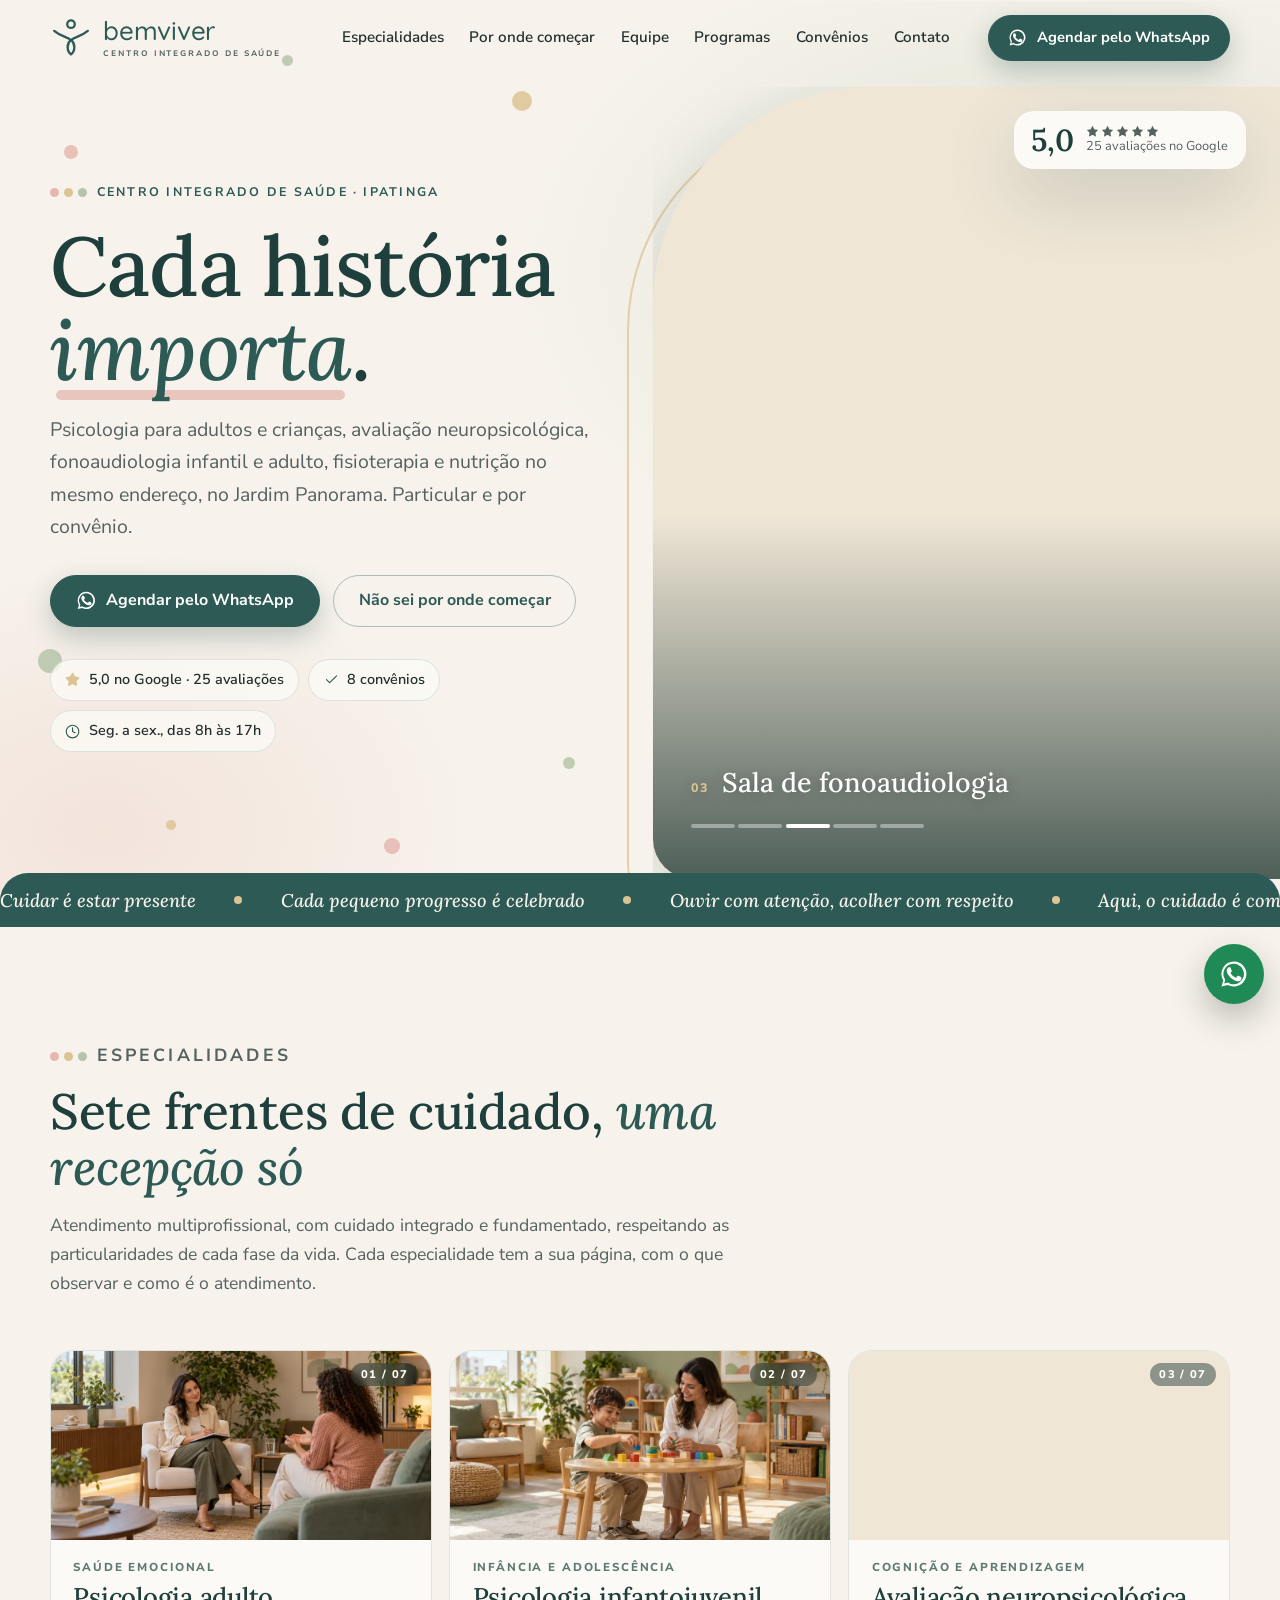
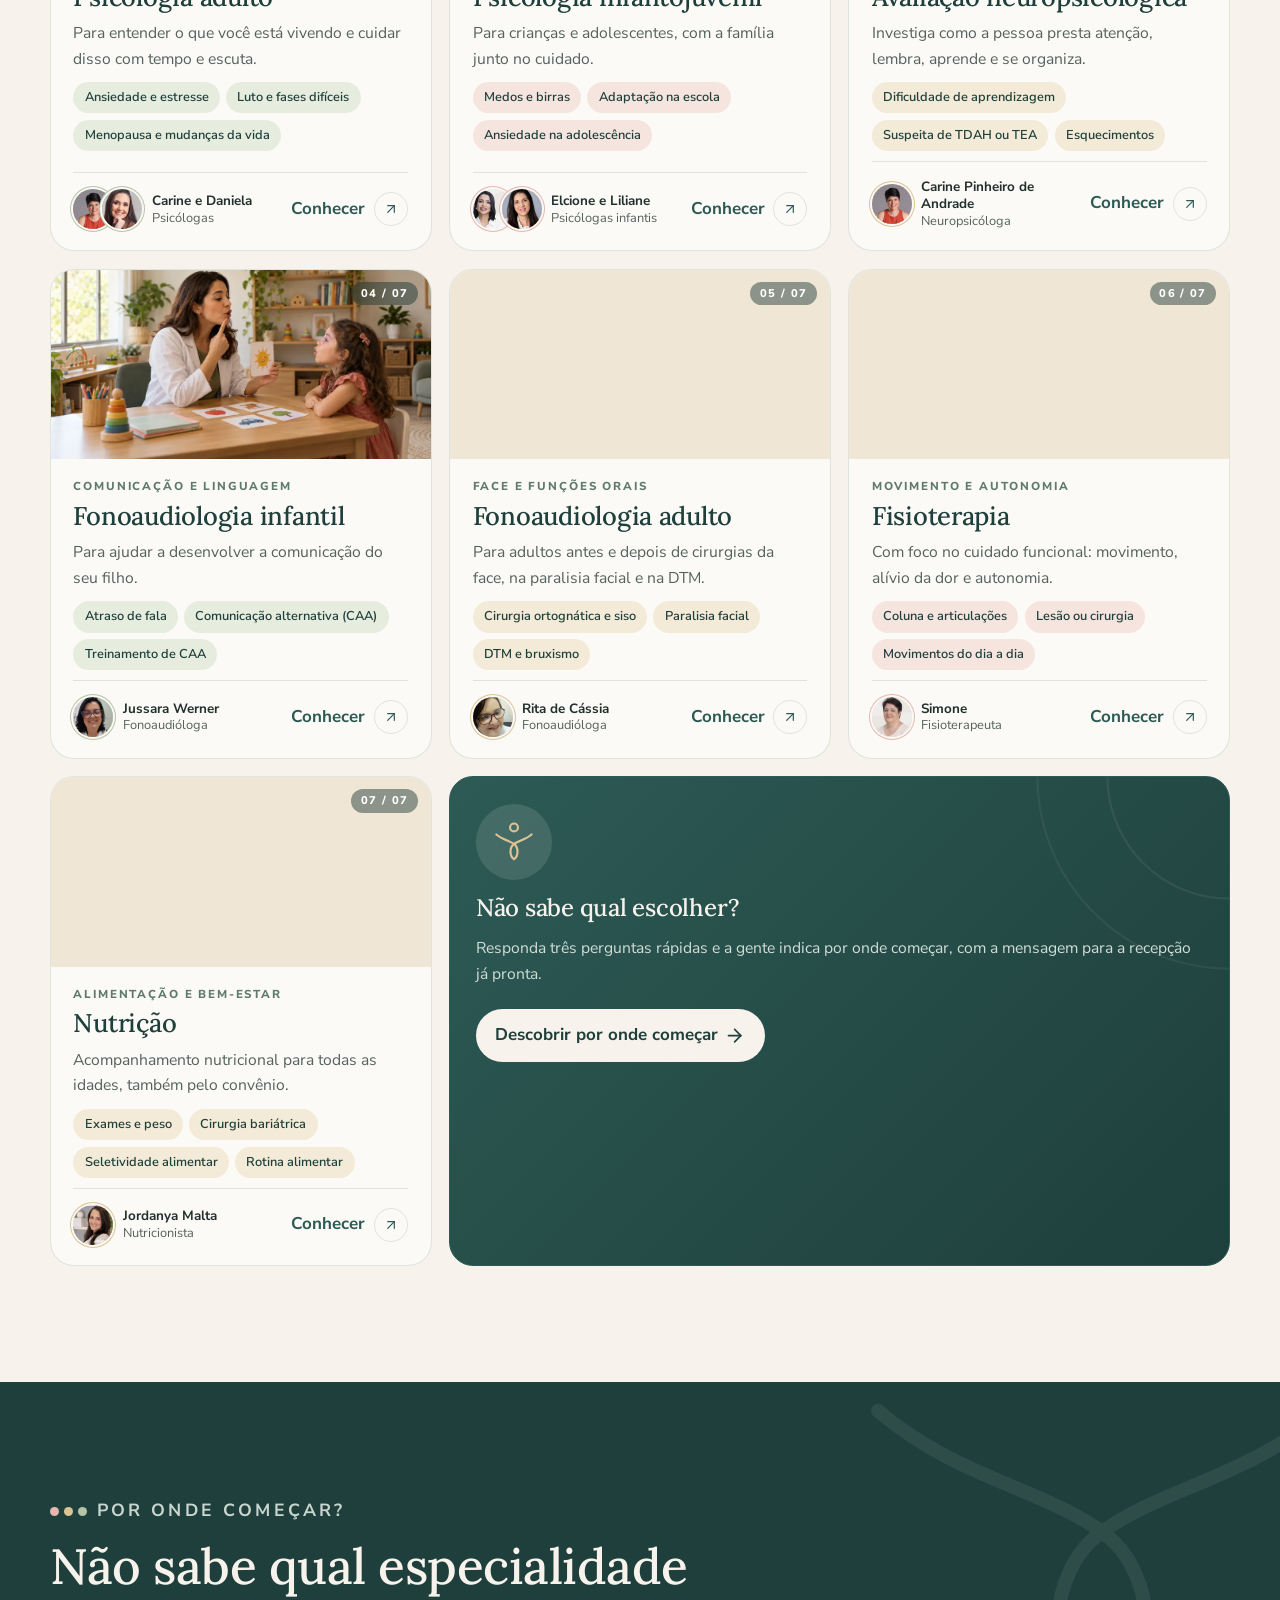
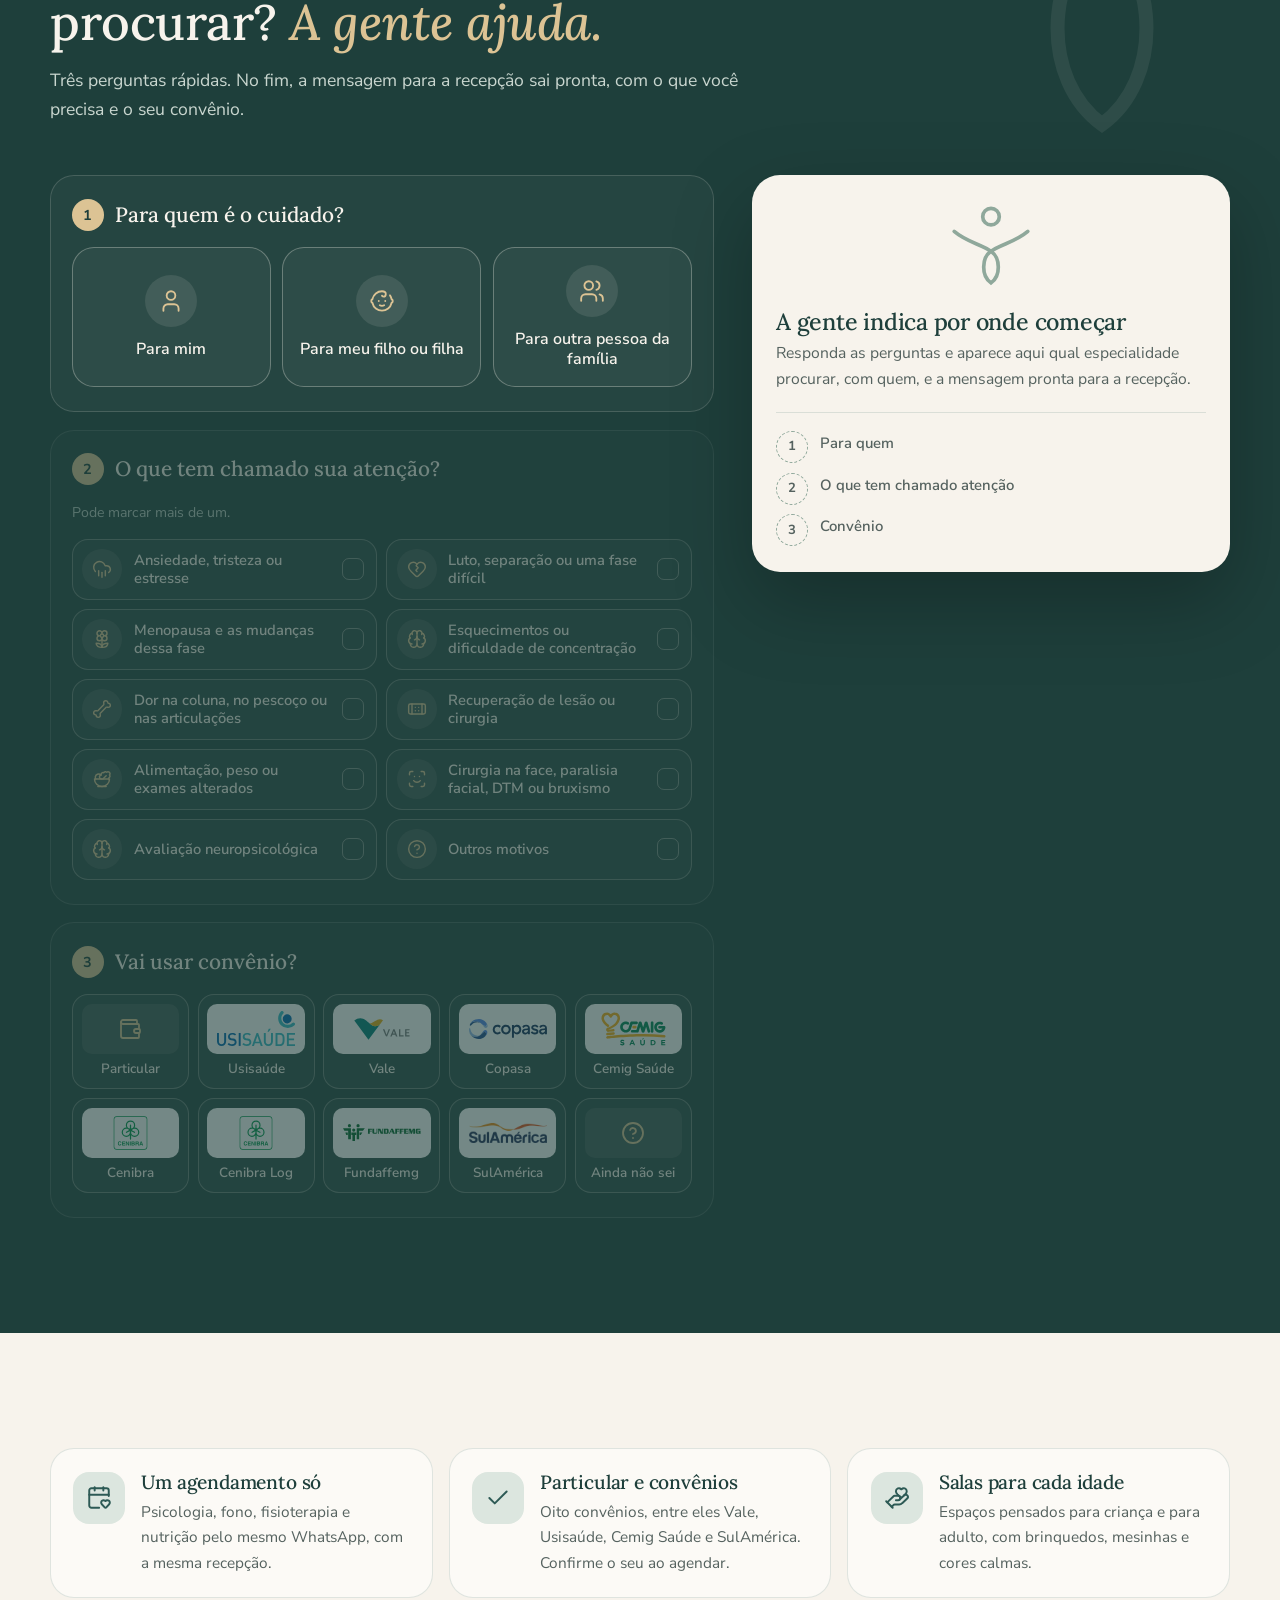
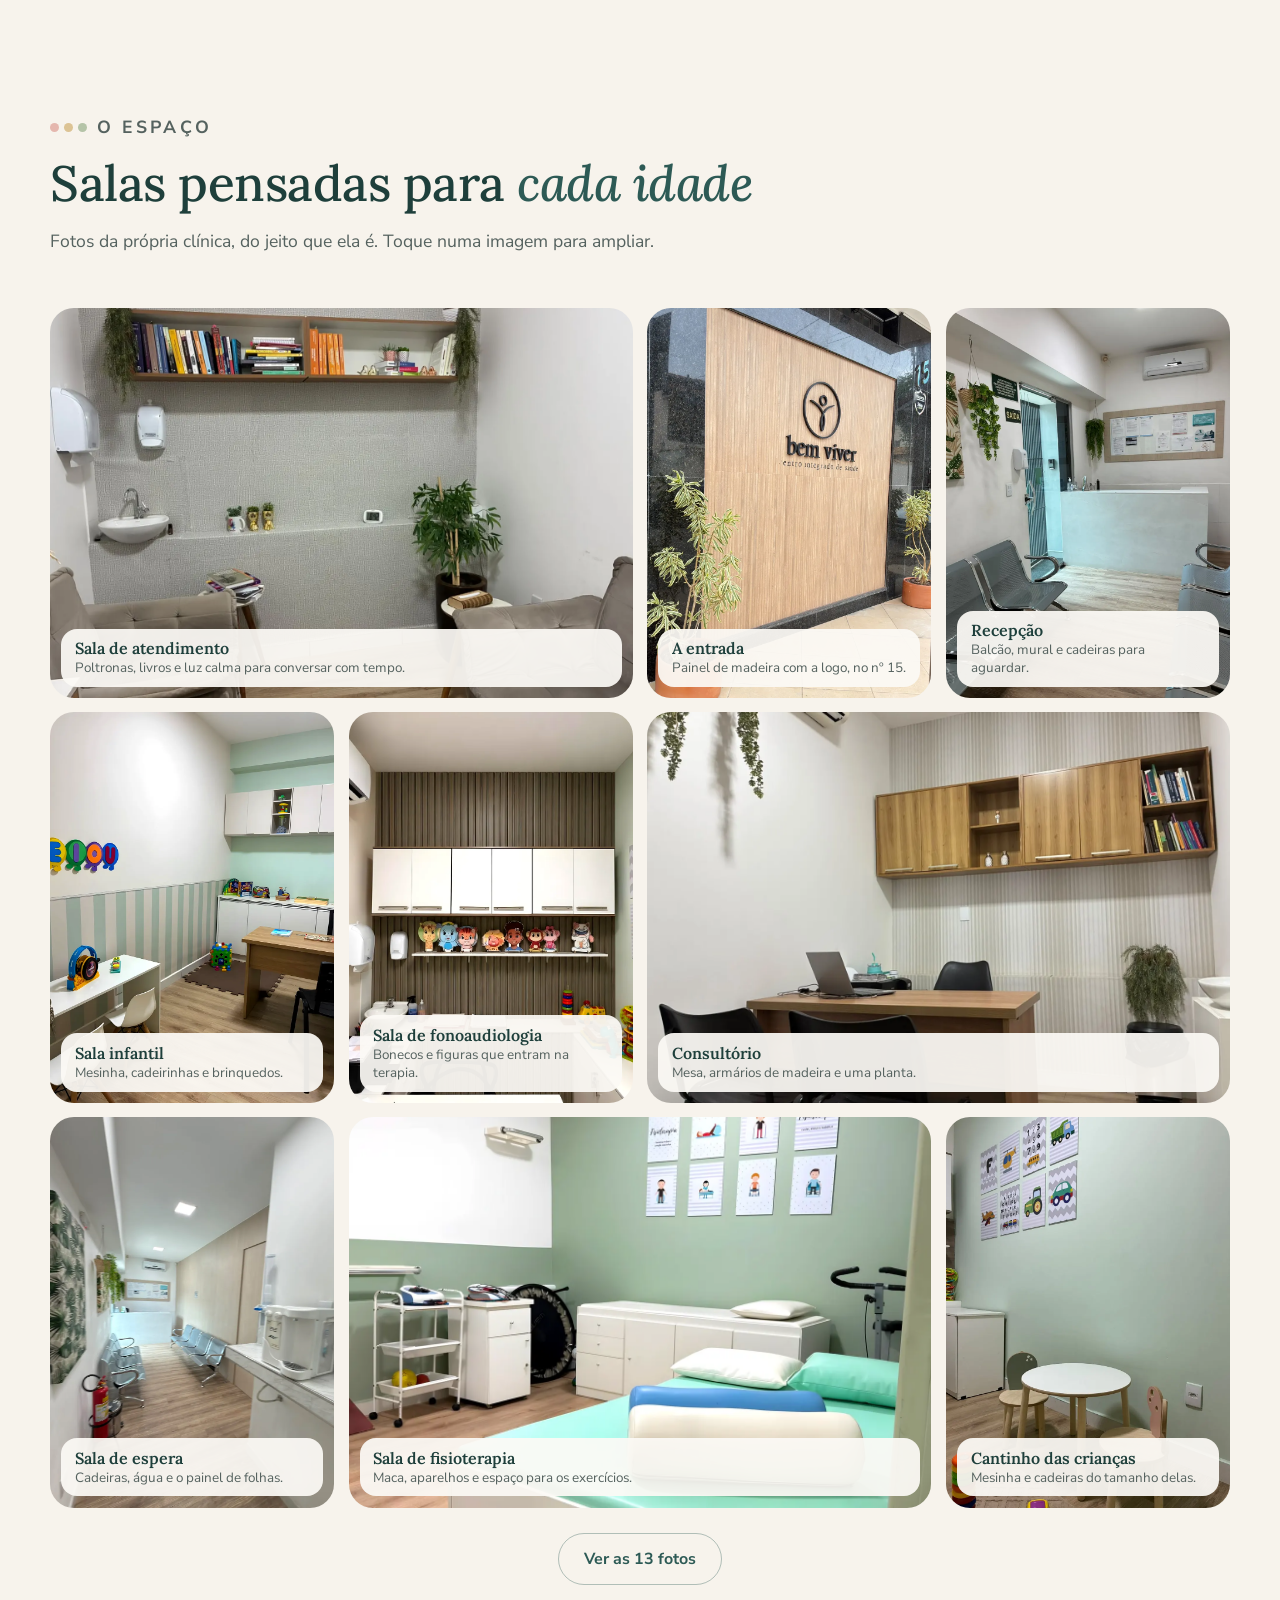
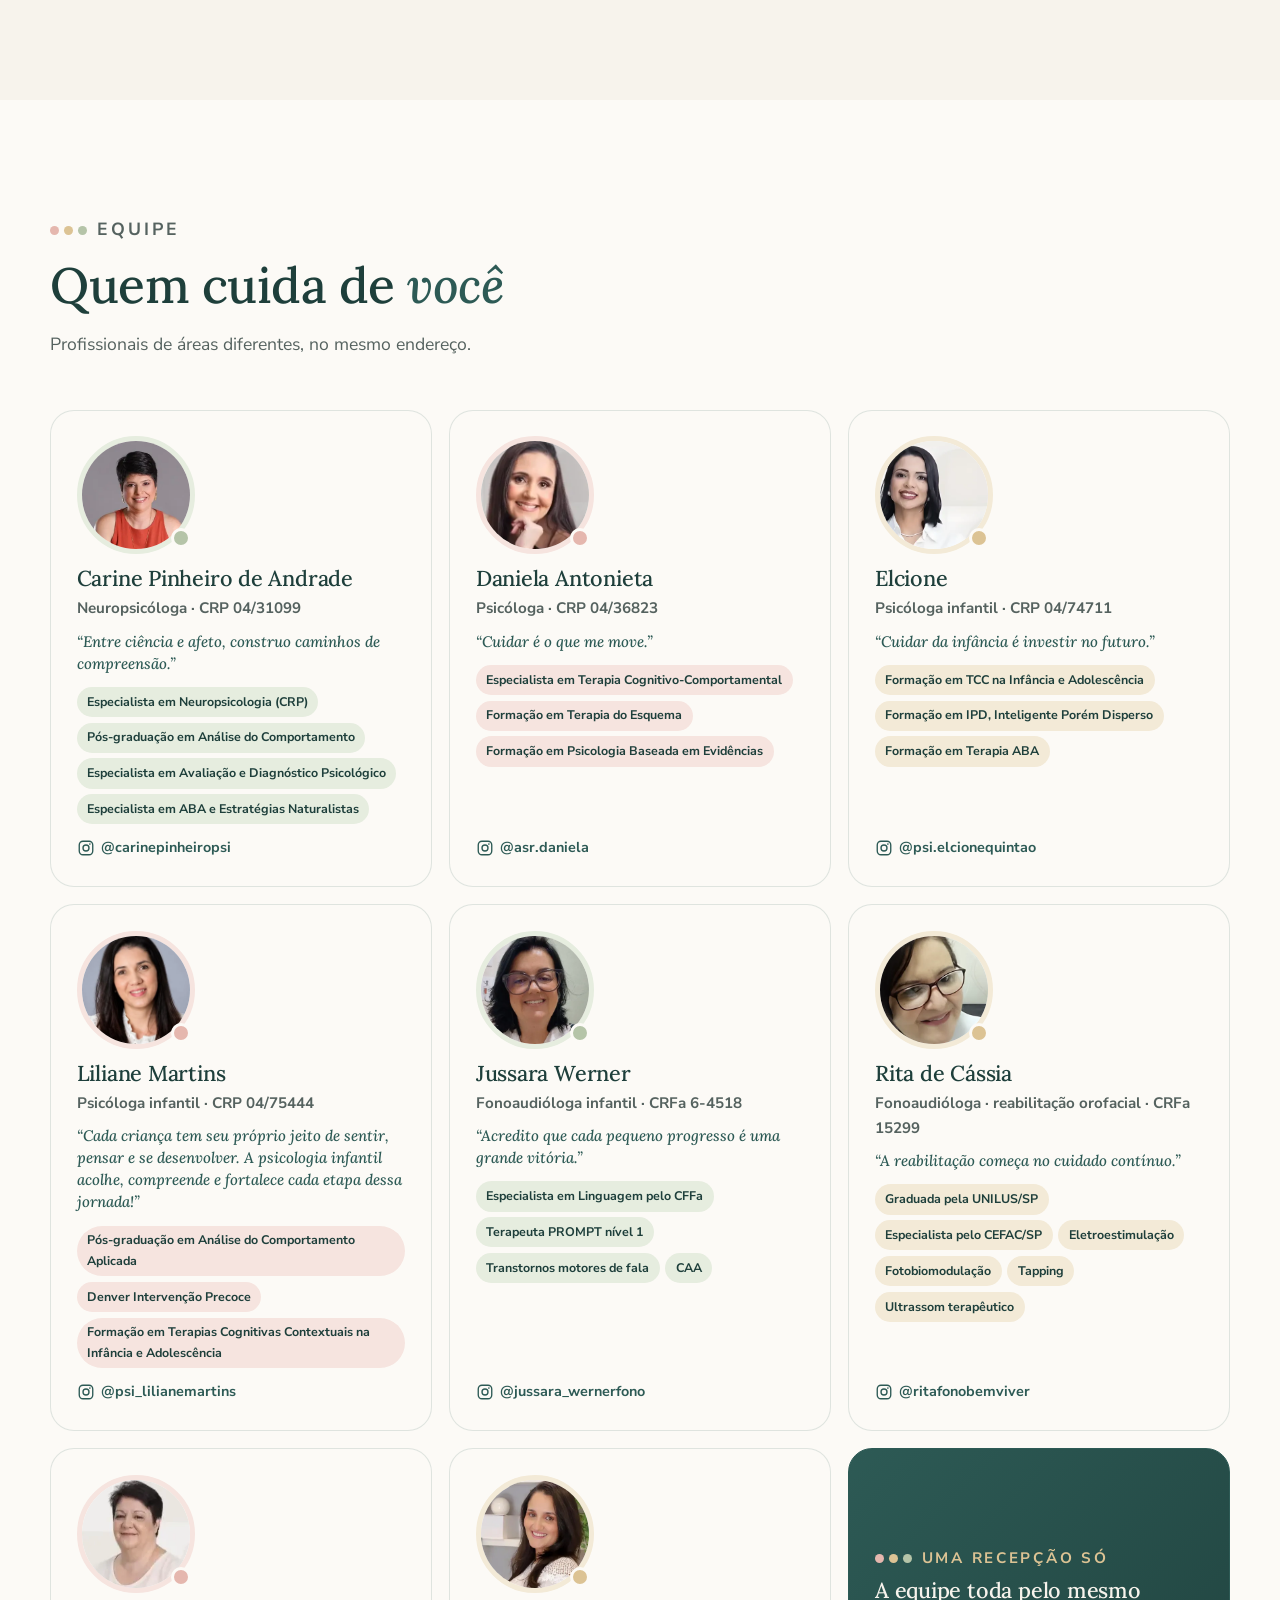
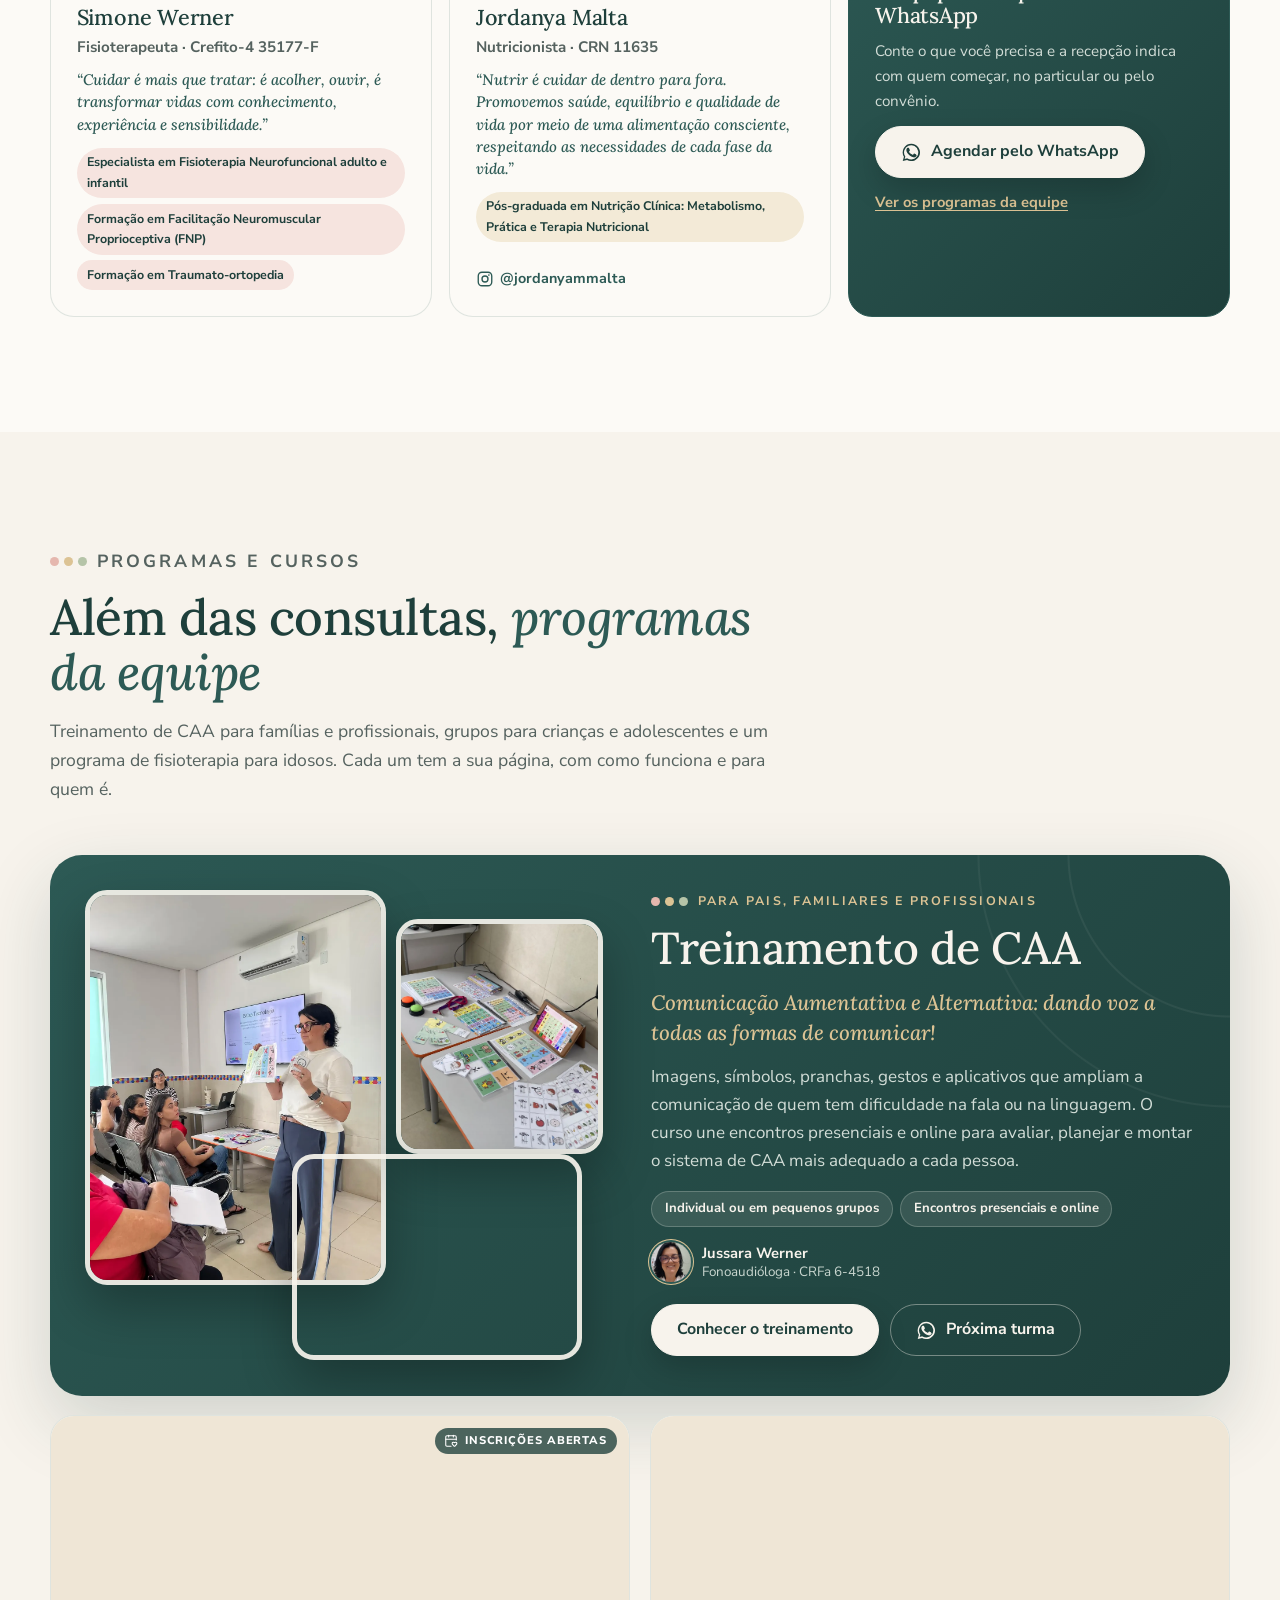
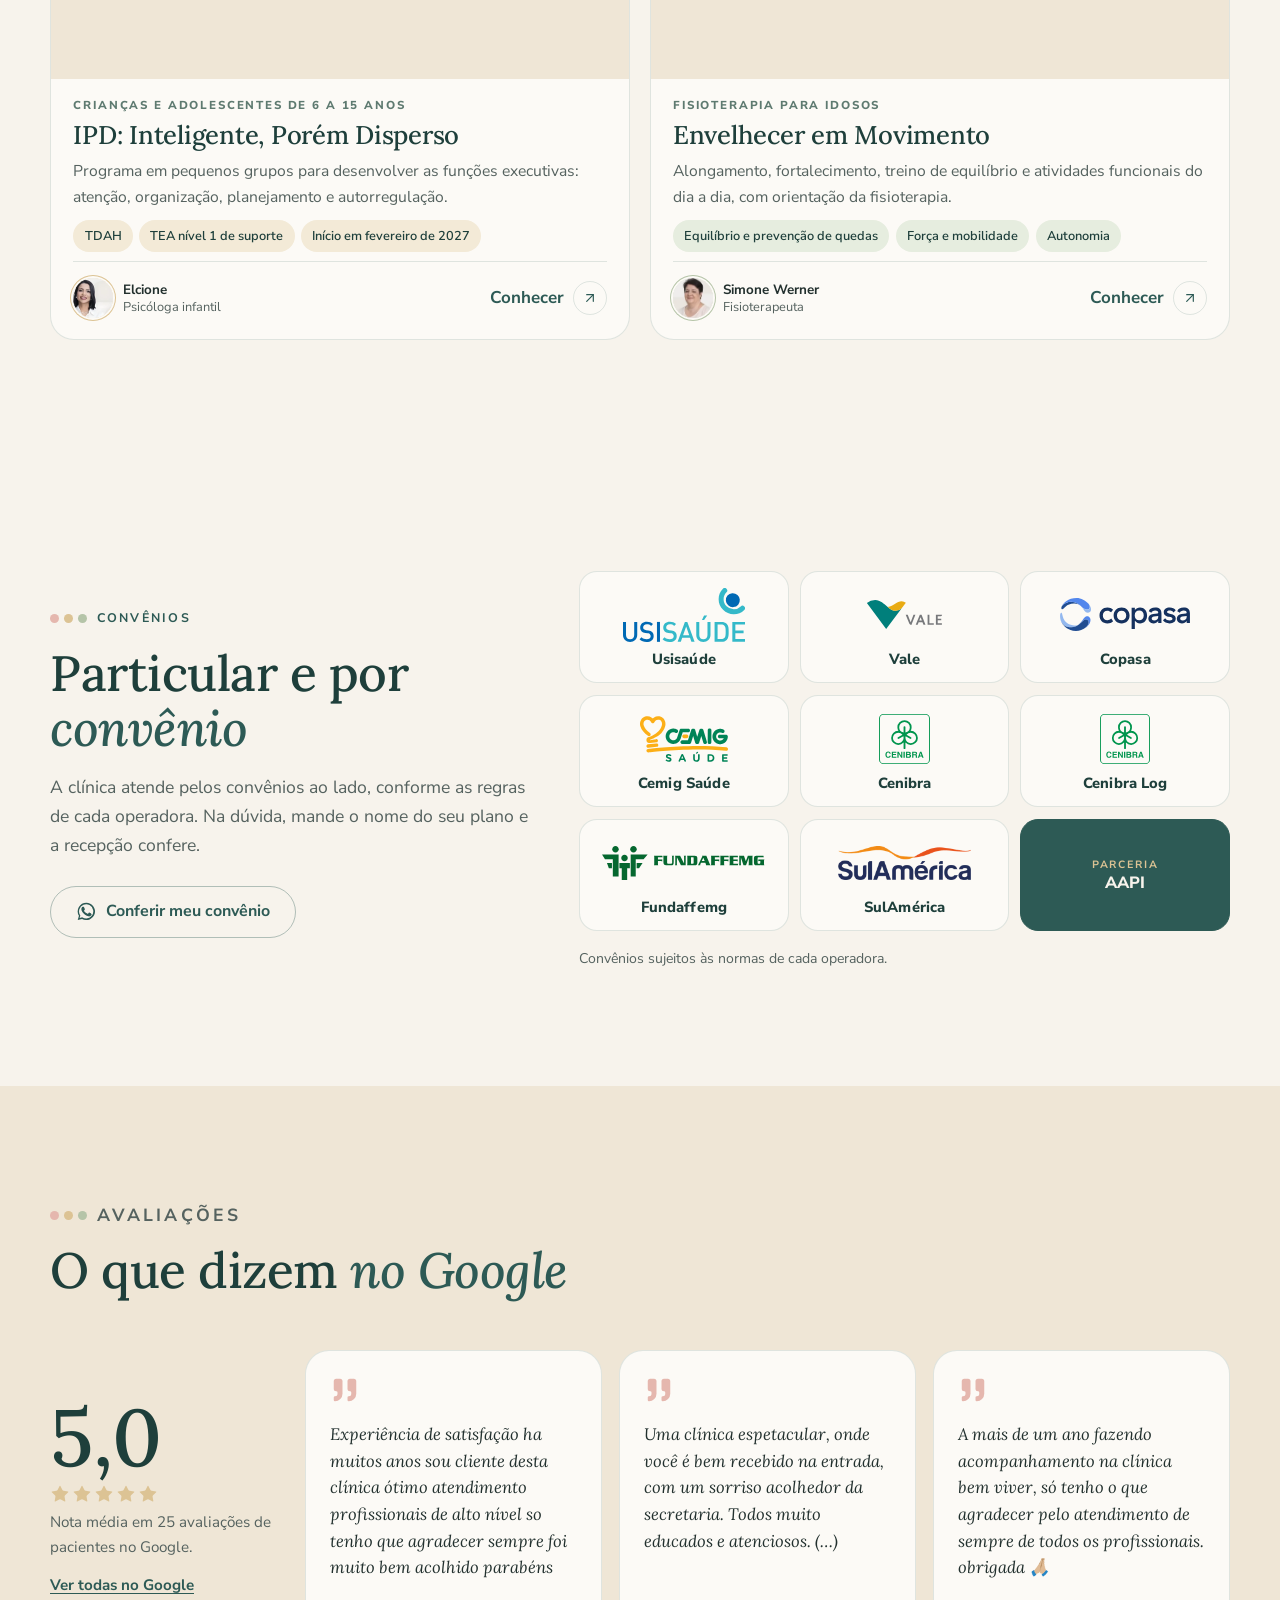
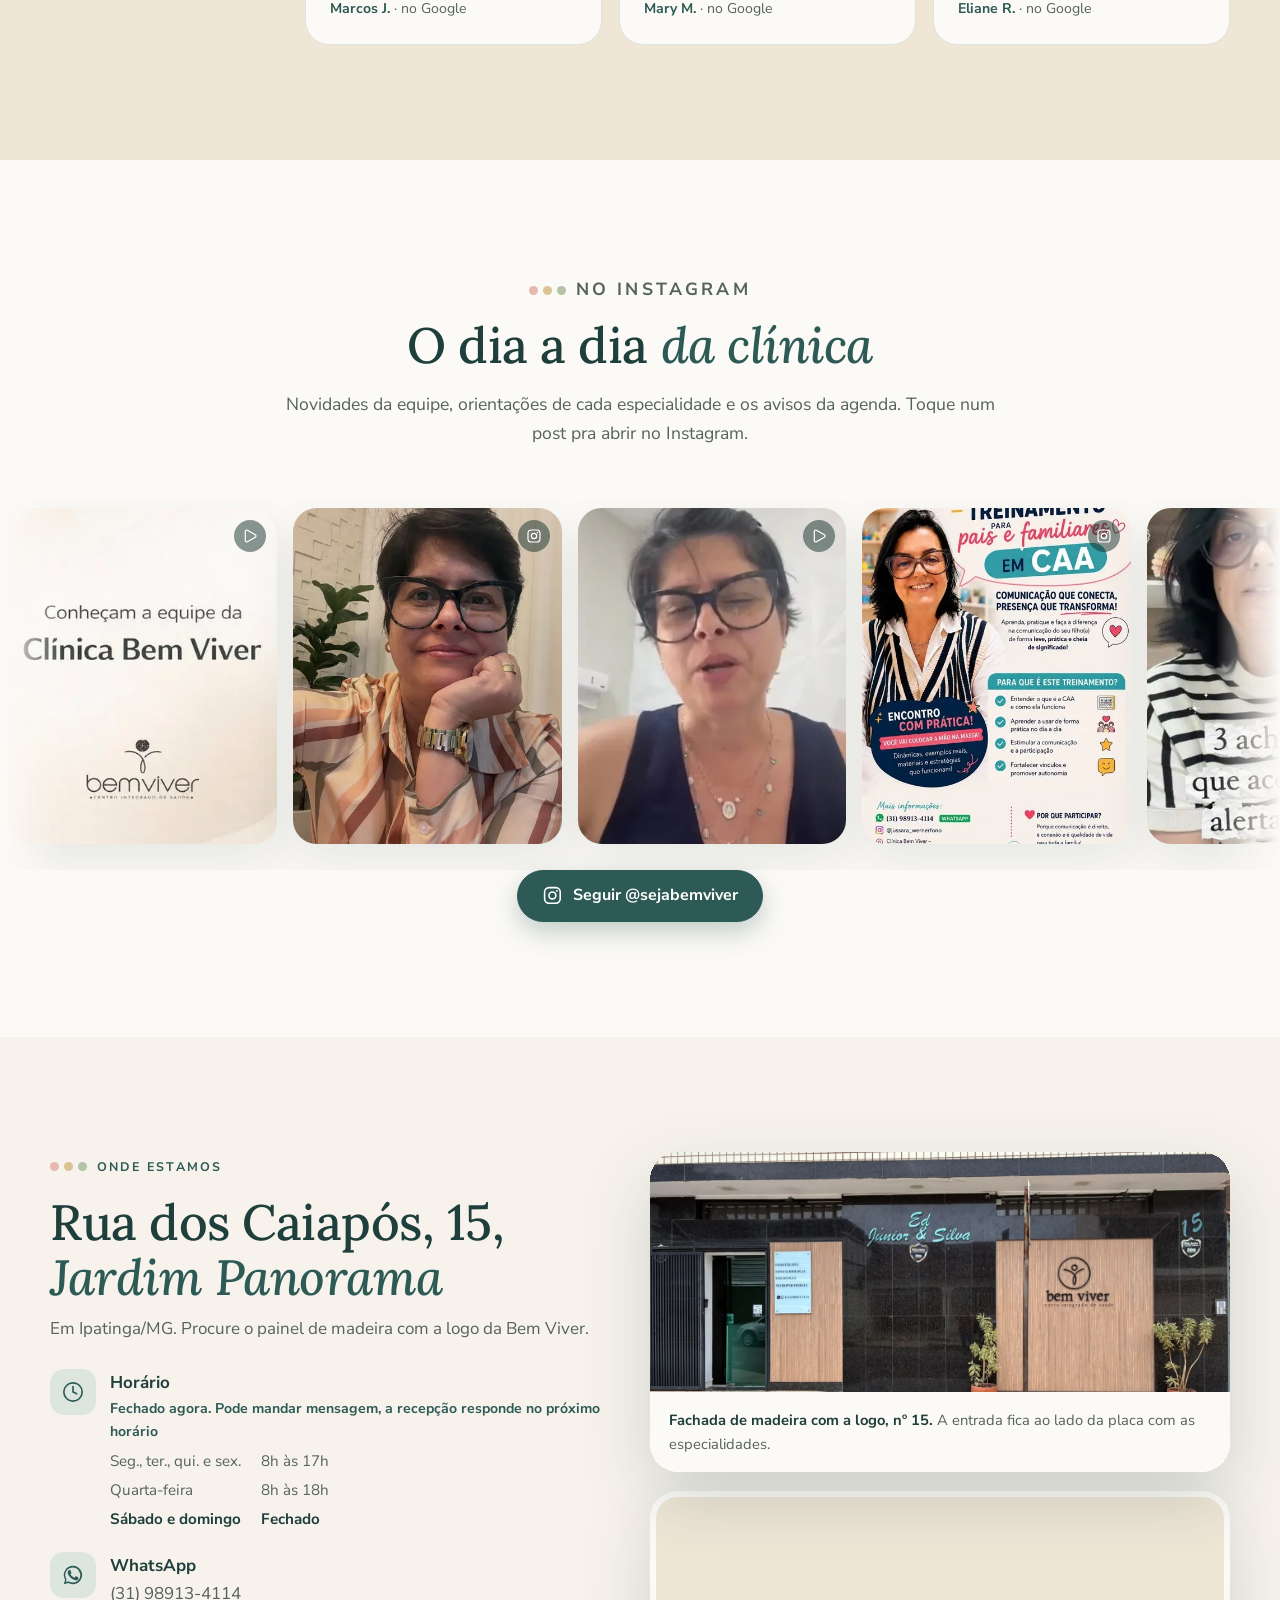
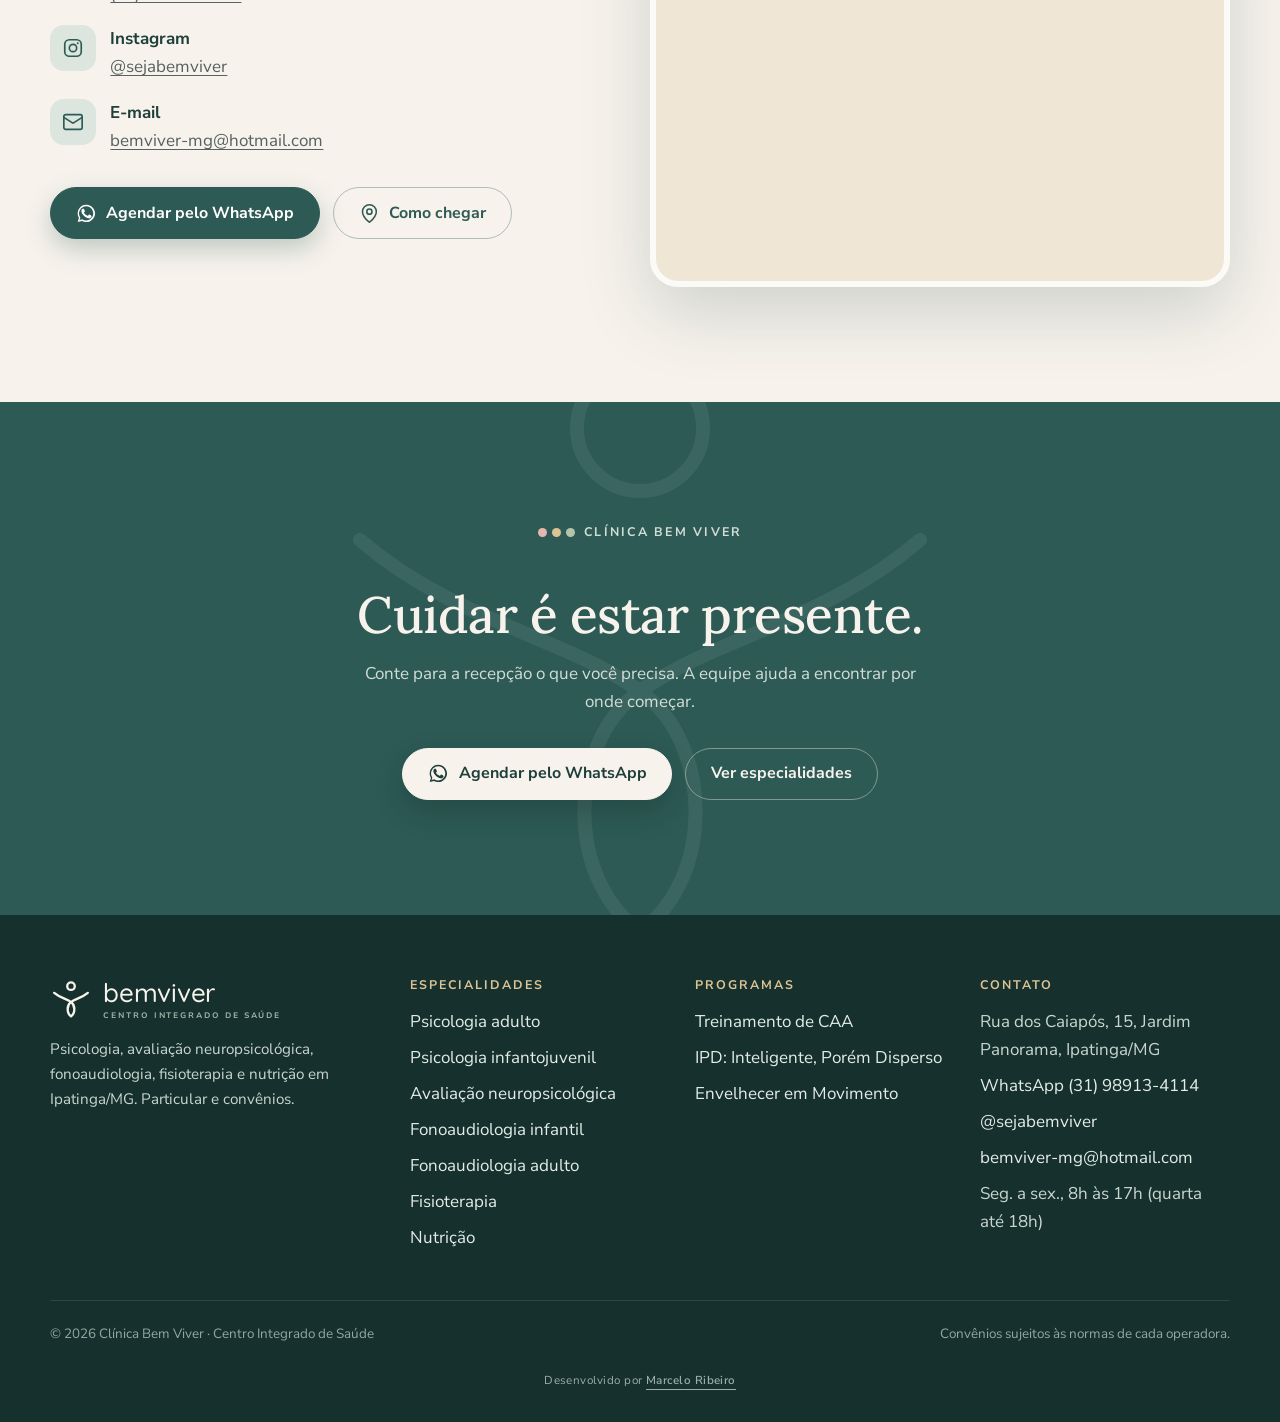
==== commit 531b191a: "Bem Viver: correções da Carine, fono adulto, programas (CAA, IPD, idosos), galeria com visor e fotos" ====
--- a/index.html
+++ b/index.html
@@ -16,14 +16,14 @@
 })(document.documentElement);
 </script>
 <title>Clínica Bem Viver | Psicologia, Fonoaudiologia, Fisioterapia e Nutrição em Ipatinga</title>
-<meta name="description" content="Centro integrado de saúde no Jardim Panorama, em Ipatinga/MG: psicologia adulto e infantil, avaliação neuropsicológica, fonoaudiologia infantil, fisioterapia e nutrição. Particular e convênios. Agende pelo WhatsApp.">
+<meta name="description" content="Centro integrado de saúde no Jardim Panorama, em Ipatinga/MG: psicologia adulto e infantil, avaliação neuropsicológica, fonoaudiologia infantil e adulto, fisioterapia e nutrição. Particular e convênios. Agende pelo WhatsApp.">
 <link rel="canonical" href="https://marcel0gs.github.io/clinica-bem-viver/">
 <meta name="theme-color" content="#F7F3EC">
 <meta property="og:type" content="website">
 <meta property="og:locale" content="pt_BR">
 <meta property="og:site_name" content="Clínica Bem Viver">
 <meta property="og:title" content="Clínica Bem Viver | Centro Integrado de Saúde em Ipatinga">
-<meta property="og:description" content="Psicologia, avaliação neuropsicológica, fonoaudiologia infantil, fisioterapia e nutrição no mesmo endereço. Particular e convênios.">
+<meta property="og:description" content="Psicologia, avaliação neuropsicológica, fonoaudiologia infantil e adulto, fisioterapia e nutrição no mesmo endereço. Particular e convênios.">
 <meta property="og:url" content="https://marcel0gs.github.io/clinica-bem-viver/">
 <meta property="og:image" content="https://marcel0gs.github.io/clinica-bem-viver/assets/img/og.jpg">
 <meta property="og:image:width" content="1200">
@@ -45,7 +45,7 @@
   "image": "https://marcel0gs.github.io/clinica-bem-viver/assets/img/og.jpg",
   "telephone": "+55 31 98913-4114",
   "email": "bemviver-mg@hotmail.com",
-  "description": "Centro integrado de saúde em Ipatinga/MG: psicologia adulto e infantojuvenil, avaliação neuropsicológica, fonoaudiologia infantil, fisioterapia e nutrição. Particular e convênios.",
+  "description": "Centro integrado de saúde em Ipatinga/MG: psicologia adulto e infantojuvenil, avaliação neuropsicológica, fonoaudiologia infantil e adulto, fisioterapia e nutrição. Particular e convênios.",
   "address": {
     "@type": "PostalAddress",
     "streetAddress": "Rua dos Caiapós, 15, Jardim Panorama",
@@ -136,6 +136,7 @@
       <a href="#especialidades">Especialidades</a>
       <a href="#comecar">Por onde começar</a>
       <a href="#equipe">Equipe</a>
+      <a href="#programas">Programas</a>
       <a href="#convenios">Convênios</a>
       <a href="#contato">Contato</a>
     </nav>
@@ -151,16 +152,21 @@
     <a href="#comecar">Por onde começar</a>
     <a href="#espaco">O espaço</a>
     <a href="#equipe">Equipe</a>
+    <a href="#programas">Programas</a>
     <a href="#convenios">Convênios</a>
     <a href="#contato">Contato</a>
-    <p class="gaveta__grupo">Páginas</p>
+    <p class="gaveta__grupo">Especialidades</p>
     <a href="especialidades/psicologia-adulto/">Psicologia adulto</a>
     <a href="especialidades/psicologia-infantil/">Psicologia infantojuvenil</a>
     <a href="especialidades/avaliacao-neuropsicologica/">Avaliação neuropsicológica</a>
     <a href="especialidades/fonoaudiologia-infantil/">Fonoaudiologia infantil</a>
-    <a href="especialidades/reabilitacao-orofacial/">Reabilitação orofacial</a>
+    <a href="especialidades/fonoaudiologia-adulto/">Fonoaudiologia adulto</a>
     <a href="especialidades/fisioterapia/">Fisioterapia</a>
     <a href="especialidades/nutricao/">Nutrição</a>
+    <p class="gaveta__grupo">Programas</p>
+    <a href="programas/treinamento-caa/">Treinamento de CAA</a>
+    <a href="programas/ipd/">IPD: Inteligente, Porém Disperso</a>
+    <a href="programas/envelhecer-em-movimento/">Envelhecer em Movimento</a>
     <a class="btn" href="https://wa.me/5531989134114?text=Ol%C3%A1!%20Vim%20pelo%20site%20da%20Bem%20Viver%20e%20gostaria%20de%20agendar%20um%20atendimento." target="_blank" rel="noopener"><svg class="ic zap-ic" aria-hidden="true"><use href="#i-zap"/></svg>Agendar pelo WhatsApp</a>
   </nav>
 </div>
@@ -183,16 +189,20 @@
 
   <span class="capa__moldura" data-px=".04" aria-hidden="true"></span>
   <div class="capa__fotos" data-capa>
-    <figure class="capa__slide ativo" data-nome="Sala de atendimento"><img src="assets/img/capa-atendimento.webp" width="900" height="1250" fetchpriority="high" decoding="async" alt="Sala de atendimento com duas poltronas, estante de livros e uma planta"></figure>
-    <figure class="capa__slide" data-nome="Sala de fonoaudiologia"><img src="assets/img/capa-fono.webp" width="720" height="900" decoding="async" alt="Sala de fonoaudiologia com parede verde, armários brancos e bonecos numa prateleira"></figure>
-    <figure class="capa__slide" data-nome="Sala infantil"><img src="assets/img/capa-brinquedos.webp" width="900" height="1125" decoding="async" alt="Tapete colorido e brinquedos da sala infantil"></figure>
-    <figure class="capa__slide" data-nome="Sala de fisioterapia"><img src="assets/img/capa-fisio.webp" width="900" height="1250" decoding="async" alt="Sala de fisioterapia com maca, quadros de exercícios e aparelho"></figure>
+    <!-- 02/11/2026: fotos mandadas pela Carine no lugar das do Google. Do Google ficou
+         só o close dos brinquedos, que nenhuma das novas mostra -->
+    <figure class="capa__slide ativo" data-nome="Sala de atendimento"><img src="assets/img/capa-atendimento.webp" width="900" height="1200" fetchpriority="high" decoding="async" alt="Sala de atendimento com duas poltronas cinza, estante de livros, pia e uma planta"></figure>
+    <figure class="capa__slide" data-nome="Sala infantil"><img src="assets/img/capa-infantil.webp" width="900" height="1200" decoding="async" alt="Sala infantil com parede verde-clara, letras coloridas, mesinha branca, cadeirinhas e brinquedos"></figure>
+    <figure class="capa__slide" data-nome="Sala de fonoaudiologia"><img src="assets/img/capa-fono.webp" width="900" height="980" decoding="async" alt="Sala de fonoaudiologia com armários brancos e uma fila de bonecos na prateleira"></figure>
+    <figure class="capa__slide" data-nome="Brinquedos da sala infantil"><img src="assets/img/capa-brinquedos.webp" width="900" height="1125" decoding="async" alt="Tapete colorido e brinquedos da sala infantil"></figure>
+    <figure class="capa__slide" data-nome="Sala de fisioterapia"><img src="assets/img/capa-fisio.webp" width="900" height="1200" decoding="async" alt="Sala de fisioterapia com maca, quadros de exercícios e aparelhos"></figure>
     <div class="capa__barra">
       <p class="capa__legenda" aria-live="polite"><span class="capa__num" data-capa-num>01</span><span data-capa-nome>Sala de atendimento</span></p>
       <div class="capa__pontos">
         <button class="capa__ponto ativo" type="button" aria-label="Ver sala de atendimento" aria-pressed="true"><i></i></button>
+        <button class="capa__ponto" type="button" aria-label="Ver sala infantil" aria-pressed="false"><i></i></button>
         <button class="capa__ponto" type="button" aria-label="Ver sala de fonoaudiologia" aria-pressed="false"><i></i></button>
-        <button class="capa__ponto" type="button" aria-label="Ver sala infantil" aria-pressed="false"><i></i></button>
+        <button class="capa__ponto" type="button" aria-label="Ver os brinquedos da sala infantil" aria-pressed="false"><i></i></button>
         <button class="capa__ponto" type="button" aria-label="Ver sala de fisioterapia" aria-pressed="false"><i></i></button>
       </div>
     </div>
@@ -206,7 +216,7 @@
     <div class="hero__texto">
       <p class="olho">Centro integrado de saúde · Ipatinga</p>
       <h1 id="titulo">Cada história <em>importa</em>.</h1>
-      <p class="hero__sub">Psicologia para adultos e crianças, avaliação neuropsicológica, fonoaudiologia infantil, fisioterapia e nutrição no mesmo endereço, no Jardim Panorama. Particular e por convênio.</p>
+      <p class="hero__sub">Psicologia para adultos e crianças, avaliação neuropsicológica, fonoaudiologia infantil e adulto, fisioterapia e nutrição no mesmo endereço, no Jardim Panorama. Particular e por convênio.</p>
       <div class="hero__acoes">
         <a class="btn" href="https://wa.me/5531989134114?text=Ol%C3%A1!%20Vim%20pelo%20site%20da%20Bem%20Viver%20e%20gostaria%20de%20agendar%20um%20atendimento." target="_blank" rel="noopener"><svg class="ic zap-ic" aria-hidden="true"><use href="#i-zap"/></svg>Agendar pelo WhatsApp</a>
         <a class="btn btn--vazado" href="#comecar">Não sei por onde começar</a>
@@ -253,7 +263,8 @@
         <h3>Psicologia adulto</h3>
         <p class="esp__para">Para entender o que você está vivendo e cuidar disso com tempo e escuta.</p>
         <ul class="esp__tags"><li>Ansiedade e estresse</li><li>Luto e fases difíceis</li><li>Menopausa e mudanças da vida</li></ul>
-        <span class="esp__pe"><span class="esp__quem"><img class="esp__avatar" src="assets/img/eq-carine.webp" alt="" width="40" height="40" loading="lazy" decoding="async"><span><b>Carine Pinheiro de Andrade</b>Psicóloga</span></span><span class="esp__ir">Conhecer <i class="esp__seta"><svg class="ic" aria-hidden="true"><use href="#i-seta"/></svg></i></span></span>
+        <!-- 02/11/2026, pedido da Carine: as duas psicólogas aparecendo, sem destacar uma mais que a outra -->
+        <span class="esp__pe"><span class="esp__quem"><span class="esp__duo"><img class="esp__avatar" src="assets/img/eq-carine.webp" alt="" width="40" height="40" loading="lazy" decoding="async"><img class="esp__avatar" src="assets/img/eq-daniela.webp" alt="" width="40" height="40" loading="lazy" decoding="async"></span><span><b>Carine e Daniela</b>Psicólogas</span></span><span class="esp__ir">Conhecer <i class="esp__seta"><svg class="ic" aria-hidden="true"><use href="#i-seta"/></svg></i></span></span>
       </a>
       <a class="esp__card esp__card--foto tom-rosa" href="especialidades/psicologia-infantil/" data-rev>
         <span class="esp__foto"><img src="assets/img/card-psicologia-infantil.webp" alt="" width="960" height="640" loading="lazy" decoding="async"><i class="esp__num">02 / 07</i></span>
@@ -261,7 +272,7 @@
         <h3>Psicologia infantojuvenil</h3>
         <p class="esp__para">Para crianças e adolescentes, com a família junto no cuidado.</p>
         <ul class="esp__tags"><li>Medos e birras</li><li>Adaptação na escola</li><li>Ansiedade na adolescência</li></ul>
-        <span class="esp__pe"><span class="esp__quem"><img class="esp__avatar" src="assets/img/eq-liliane.webp" alt="" width="40" height="40" loading="lazy" decoding="async"><span><b>Liliane Martins</b>Psicóloga infantil, às sextas</span></span><span class="esp__ir">Conhecer <i class="esp__seta"><svg class="ic" aria-hidden="true"><use href="#i-seta"/></svg></i></span></span>
+        <span class="esp__pe"><span class="esp__quem"><span class="esp__duo"><img class="esp__avatar" src="assets/img/eq-elcione.webp" alt="" width="40" height="40" loading="lazy" decoding="async"><img class="esp__avatar" src="assets/img/eq-liliane.webp" alt="" width="40" height="40" loading="lazy" decoding="async"></span><span><b>Elcione e Liliane</b>Psicólogas infantis</span></span><span class="esp__ir">Conhecer <i class="esp__seta"><svg class="ic" aria-hidden="true"><use href="#i-seta"/></svg></i></span></span>
       </a>
       <a class="esp__card esp__card--foto tom-mel" href="especialidades/avaliacao-neuropsicologica/" data-rev>
         <span class="esp__foto"><img src="assets/img/card-neuro.webp" alt="" width="960" height="640" loading="lazy" decoding="async"><i class="esp__num">03 / 07</i></span>
@@ -269,22 +280,24 @@
         <h3>Avaliação neuropsicológica</h3>
         <p class="esp__para">Investiga como a pessoa presta atenção, lembra, aprende e se organiza.</p>
         <ul class="esp__tags"><li>Dificuldade de aprendizagem</li><li>Suspeita de TDAH ou TEA</li><li>Esquecimentos</li></ul>
-        <span class="esp__pe"><span class="esp__quem"><span class="esp__avatar esp__avatar--simbolo"><svg viewBox="0 0 100 100" aria-hidden="true"><use href="#bv-simbolo"/></svg></span><span><b>Equipe de psicologia</b>da clínica</span></span><span class="esp__ir">Conhecer <i class="esp__seta"><svg class="ic" aria-hidden="true"><use href="#i-seta"/></svg></i></span></span>
+        <span class="esp__pe"><span class="esp__quem"><img class="esp__avatar" src="assets/img/eq-carine.webp" alt="" width="40" height="40" loading="lazy" decoding="async"><span><b>Carine Pinheiro de Andrade</b>Neuropsicóloga</span></span><span class="esp__ir">Conhecer <i class="esp__seta"><svg class="ic" aria-hidden="true"><use href="#i-seta"/></svg></i></span></span>
       </a>
       <a class="esp__card esp__card--foto tom-folha" href="especialidades/fonoaudiologia-infantil/" data-rev>
         <span class="esp__foto"><img src="assets/img/card-fono.webp" alt="" width="960" height="640" loading="lazy" decoding="async"><i class="esp__num">04 / 07</i></span>
         <span class="esp__olho">Comunicação e linguagem</span>
         <h3>Fonoaudiologia infantil</h3>
         <p class="esp__para">Para ajudar a desenvolver a comunicação do seu filho.</p>
-        <ul class="esp__tags"><li>Fala atrasada</li><li>Comunicação alternativa (CAA)</li><li>CAA para as famílias</li></ul>
+        <ul class="esp__tags"><li>Atraso de fala</li><li>Comunicação alternativa (CAA)</li><li>Treinamento de CAA</li></ul>
         <span class="esp__pe"><span class="esp__quem"><img class="esp__avatar" src="assets/img/eq-jussara.webp" alt="" width="40" height="40" loading="lazy" decoding="async"><span><b>Jussara Werner</b>Fonoaudióloga</span></span><span class="esp__ir">Conhecer <i class="esp__seta"><svg class="ic" aria-hidden="true"><use href="#i-seta"/></svg></i></span></span>
       </a>
-      <a class="esp__card esp__card--foto tom-mel" href="especialidades/reabilitacao-orofacial/" data-rev>
+      <!-- 02/11/2026, pedido da Carine: "Reabilitação orofacial" virou "Fonoaudiologia adulto",
+           com as três frentes que ela listou -->
+      <a class="esp__card esp__card--foto tom-mel" href="especialidades/fonoaudiologia-adulto/" data-rev>
         <span class="esp__foto"><img src="assets/img/card-orofacial.webp" alt="" width="960" height="640" loading="lazy" decoding="async"><i class="esp__num">05 / 07</i></span>
-        <span class="esp__olho">Funções orais</span>
-        <h3>Reabilitação orofacial</h3>
-        <p class="esp__para">Fonoaudiologia no pós-cirúrgico da ortognática e de outras cirurgias da face.</p>
-        <ul class="esp__tags"><li>Mastigação e deglutição</li><li>Fala e respiração</li><li>Funções orais</li></ul>
+        <span class="esp__olho">Face e funções orais</span>
+        <h3>Fonoaudiologia adulto</h3>
+        <p class="esp__para">Para adultos antes e depois de cirurgias da face, na paralisia facial e na DTM.</p>
+        <ul class="esp__tags"><li>Cirurgia ortognática e siso</li><li>Paralisia facial</li><li>DTM e bruxismo</li></ul>
         <span class="esp__pe"><span class="esp__quem"><img class="esp__avatar" src="assets/img/eq-rita.webp" alt="" width="40" height="40" loading="lazy" decoding="async"><span><b>Rita de Cássia</b>Fonoaudióloga</span></span><span class="esp__ir">Conhecer <i class="esp__seta"><svg class="ic" aria-hidden="true"><use href="#i-seta"/></svg></i></span></span>
       </a>
       <a class="esp__card esp__card--foto tom-rosa" href="especialidades/fisioterapia/" data-rev>
@@ -300,7 +313,7 @@
         <span class="esp__olho">Alimentação e bem-estar</span>
         <h3>Nutrição</h3>
         <p class="esp__para">Acompanhamento nutricional para todas as idades, também pelo convênio.</p>
-        <ul class="esp__tags"><li>Exames e peso</li><li>Seletividade na infância</li><li>Rotina alimentar</li></ul>
+        <ul class="esp__tags"><li>Exames e peso</li><li>Cirurgia bariátrica</li><li>Seletividade alimentar</li><li>Rotina alimentar</li></ul>
         <span class="esp__pe"><span class="esp__quem"><img class="esp__avatar" src="assets/img/eq-jordanya.webp" alt="" width="40" height="40" loading="lazy" decoding="async"><span><b>Jordanya Malta</b>Nutricionista</span></span><span class="esp__ir">Conhecer <i class="esp__seta"><svg class="ic" aria-hidden="true"><use href="#i-seta"/></svg></i></span></span>
       </a>
       <a class="esp__card esp__card--guia" href="#comecar" data-rev>
@@ -385,36 +398,61 @@
   </div>
 </section>
 
-<!-- ================= O ESPAÇO ================= -->
+<!-- ================= O ESPAÇO =================
+     02/11/2026: as fotos que a Carine mandou, no lugar das do Google. Nove na grade
+     (três faixas: retrato ocupa uma coluna, paisagem duas) e mais quatro que só
+     aparecem no visor. Cada foto é um link pra imagem grande: sem JS abre sozinha. -->
 <section class="secao" id="espaco" aria-labelledby="t-espaco">
   <div class="wrap">
     <div class="secao__cab" data-rev>
       <p class="olho">O espaço</p>
       <h2 id="t-espaco">Salas pensadas para <em>cada idade</em></h2>
-      <p>Fotos da própria clínica, do jeito que ela é.</p>
-    </div>
-    <div class="espaco" data-rev-grupo>
-      <figure class="espaco__f espaco__f--fono" data-rev>
-        <img src="assets/img/sala-fono.webp" width="1400" height="788" loading="lazy" decoding="async" alt="Sala de fonoaudiologia com parede verde clara, mesa branca, brinquedos numa prateleira e quadros infantis">
-        <figcaption><b>Sala de fonoaudiologia</b>Brinquedos e figuras que entram na terapia infantil.</figcaption>
-      </figure>
-      <figure class="espaco__f espaco__f--psi" data-rev>
-        <img src="assets/img/sala-atendimento.webp" width="800" height="1067" loading="lazy" decoding="async" alt="Sala de atendimento com duas poltronas, mesinhas de madeira, estante de livros e uma planta">
-        <figcaption><b>Sala de atendimento</b>Poltronas, livros e luz calma para conversar com tempo.</figcaption>
-      </figure>
-      <figure class="espaco__f espaco__f--inf" data-rev>
-        <img src="assets/img/sala-infantil.webp" width="800" height="1067" loading="lazy" decoding="async" alt="Sala infantil com parede creme, dois quadros, mesinha branca e duas cadeirinhas">
-        <figcaption><b>Sala infantil</b>Mesinha e cadeiras do tamanho das crianças.</figcaption>
-      </figure>
-      <figure class="espaco__f espaco__f--fisio" data-rev>
-        <img src="assets/img/sala-fisio.webp" width="800" height="1067" loading="lazy" decoding="async" alt="Sala de fisioterapia com parede verde, maca, quadros de exercícios e aparelho de eletroterapia">
-        <figcaption><b>Sala de fisioterapia</b>Maca, aparelhos e espaço para os exercícios.</figcaption>
-      </figure>
-      <figure class="espaco__f espaco__f--logo" data-rev>
-        <img src="assets/img/logo-entrada.webp" width="1200" height="555" loading="lazy" decoding="async" alt="Painel de madeira na entrada com a logo da Bem Viver, centro integrado de saúde">
-        <figcaption><b>A entrada</b>Rua dos Caiapós, 15. Painel de madeira com a logo.</figcaption>
-      </figure>
-    </div>
+      <p>Fotos da própria clínica, do jeito que ela é. Toque numa imagem para ampliar.</p>
+    </div>
+    <div class="espaco" data-galeria data-rev-grupo>
+      <a class="espaco__f espaco__f--largo" href="assets/img/esp-atendimento.webp" data-rev>
+        <img src="assets/img/esp-atendimento.webp" width="1400" height="1050" loading="lazy" decoding="async" alt="Sala de atendimento com duas poltronas cinza, estante de livros, pia e uma planta">
+        <span class="espaco__leg"><b>Sala de atendimento</b>Poltronas, livros e luz calma para conversar com tempo.</span>
+      </a>
+      <a class="espaco__f" href="assets/img/esp-entrada.webp" data-rev>
+        <img src="assets/img/esp-entrada.webp" width="1000" height="1333" loading="lazy" decoding="async" alt="Painel de madeira da fachada com a logo da Bem Viver e vasos de planta dos dois lados">
+        <span class="espaco__leg"><b>A entrada</b>Painel de madeira com a logo, no nº 15.</span>
+      </a>
+      <a class="espaco__f" href="assets/img/esp-recepcao.webp" data-rev>
+        <img src="assets/img/esp-recepcao.webp" width="1000" height="1333" loading="lazy" decoding="async" alt="Recepção com balcão branco, mural de avisos, plantas e cadeiras de espera">
+        <span class="espaco__leg"><b>Recepção</b>Balcão, mural e cadeiras para aguardar.</span>
+      </a>
+      <a class="espaco__f" href="assets/img/esp-infantil.webp" data-rev>
+        <img src="assets/img/esp-infantil.webp" width="1000" height="1333" loading="lazy" decoding="async" alt="Sala infantil com parede verde-clara, letras coloridas, mesinha branca com cadeirinhas e brinquedos">
+        <span class="espaco__leg"><b>Sala infantil</b>Mesinha, cadeirinhas e brinquedos.</span>
+      </a>
+      <a class="espaco__f" href="assets/img/esp-fono.webp" data-rev>
+        <img src="assets/img/esp-fono.webp" width="960" height="1045" loading="lazy" decoding="async" alt="Sala de fonoaudiologia com armários brancos, bonecos numa prateleira e brinquedos na bancada">
+        <span class="espaco__leg"><b>Sala de fonoaudiologia</b>Bonecos e figuras que entram na terapia.</span>
+      </a>
+      <a class="espaco__f espaco__f--largo" href="assets/img/esp-consultorio.webp" data-rev>
+        <img src="assets/img/esp-consultorio.webp" width="1400" height="1050" loading="lazy" decoding="async" alt="Consultório com mesa de madeira, duas cadeiras pretas, armários de madeira com livros e uma planta">
+        <span class="espaco__leg"><b>Consultório</b>Mesa, armários de madeira e uma planta.</span>
+      </a>
+      <a class="espaco__f" href="assets/img/esp-espera.webp" data-rev>
+        <img src="assets/img/esp-espera.webp" width="1000" height="1333" loading="lazy" decoding="async" alt="Corredor de espera com cadeiras, bebedouro e um painel de folhas na parede">
+        <span class="espaco__leg"><b>Sala de espera</b>Cadeiras, água e o painel de folhas.</span>
+      </a>
+      <a class="espaco__f espaco__f--largo" href="assets/img/esp-fisio.webp" data-rev>
+        <img src="assets/img/esp-fisio.webp" width="1200" height="900" loading="lazy" decoding="async" alt="Sala de fisioterapia com maca, quadros de exercícios e aparelhos">
+        <span class="espaco__leg"><b>Sala de fisioterapia</b>Maca, aparelhos e espaço para os exercícios.</span>
+      </a>
+      <a class="espaco__f" href="assets/img/esp-cantinho.webp" data-rev>
+        <img src="assets/img/esp-cantinho.webp" width="1000" height="1333" loading="lazy" decoding="async" alt="Canto infantil com mesinha redonda, cadeirinhas de madeira e quadros de carrinhos na parede verde">
+        <span class="espaco__leg"><b>Cantinho das crianças</b>Mesinha e cadeiras do tamanho delas.</span>
+      </a>
+      <!-- só no visor -->
+      <a class="espaco__f" href="assets/img/esp-atendimento-2.webp" data-alt="Poltrona cinza, mesinha de apoio com livros e a estante da sala de atendimento" hidden><span class="espaco__leg"><b>Sala de atendimento</b>Poltrona, mesinha de apoio e a estante.</span></a>
+      <a class="espaco__f" href="assets/img/esp-infantil-2.webp" data-alt="Sala infantil com mesa de madeira, cadeira e brinquedos sobre os armários" hidden><span class="espaco__leg"><b>Sala infantil</b>A mesa de atendimento e os brinquedos.</span></a>
+      <a class="espaco__f" href="assets/img/esp-espera-2.webp" data-alt="Sala de espera com cadeiras, TV na parede e a porta verde ao fundo" hidden><span class="espaco__leg"><b>Sala de espera</b>Cadeiras e a TV, perto das salas.</span></a>
+      <a class="espaco__f" href="assets/img/esp-fisio-2.webp" data-alt="Outro ângulo da sala de fisioterapia, com a maca e a porta ao fundo" hidden><span class="espaco__leg"><b>Sala de fisioterapia</b>Outro ângulo da sala.</span></a>
+    </div>
+    <div class="espaco__mais"><button class="btn btn--vazado" type="button" data-galeria-abrir>Ver as 13 fotos</button></div>
   </div>
 </section>
 
@@ -432,7 +470,7 @@
         <h3>Carine Pinheiro de Andrade</h3>
         <p class="pessoa__papel">Neuropsicóloga · CRP 04/31099</p>
         <p class="pessoa__frase">“Entre ciência e afeto, construo caminhos de compreensão.”</p>
-        <ul class="etiquetas"><li>Especialista em Neuropsicologia (CRP)</li><li>Pós-graduação em Análise do Comportamento</li><li>Avaliação e diagnóstico psicológico</li><li>ABA e estratégias naturalistas</li></ul>
+        <ul class="etiquetas"><li>Especialista em Neuropsicologia (CRP)</li><li>Pós-graduação em Análise do Comportamento</li><li>Especialista em Avaliação e Diagnóstico Psicológico</li><li>Especialista em ABA e Estratégias Naturalistas</li></ul>
         <a class="pessoa__insta" href="https://www.instagram.com/carinepinheiropsi/" target="_blank" rel="noopener"><svg class="ic" aria-hidden="true"><use href="#i-insta"/></svg>@carinepinheiropsi</a>
       </article>
       <article class="pessoa tom-rosa" data-rev>
@@ -440,25 +478,29 @@
         <h3>Daniela Antonieta</h3>
         <p class="pessoa__papel">Psicóloga · CRP 04/36823</p>
         <p class="pessoa__frase">“Cuidar é o que me move.”</p>
-        <ul class="etiquetas"><li>Especialista em Terapia Cognitivo-Comportamental</li><li>Formação em Terapia do Esquema</li><li>Em formação em Psicologia Baseada em Evidências</li></ul>
+        <ul class="etiquetas"><li>Especialista em Terapia Cognitivo-Comportamental</li><li>Formação em Terapia do Esquema</li><li>Formação em Psicologia Baseada em Evidências</li></ul>
+        <a class="pessoa__insta" href="https://www.instagram.com/asr.daniela/" target="_blank" rel="noopener"><svg class="ic" aria-hidden="true"><use href="#i-insta"/></svg>@asr.daniela</a>
       </article>
       <article class="pessoa tom-mel" data-rev>
         <div class="pessoa__foto"><img src="assets/img/eq-elcione.webp" width="200" height="200" loading="lazy" decoding="async" alt="Elcione, sorrindo, de camisa branca"></div>
         <h3>Elcione</h3>
         <p class="pessoa__papel">Psicóloga infantil · CRP 04/74711</p>
         <p class="pessoa__frase">“Cuidar da infância é investir no futuro.”</p>
-        <ul class="etiquetas"><li>TCC na infância e adolescência (cursando)</li><li>Formação em IPD, Inteligente Porém Disperso</li><li>Formação em Terapia ABA</li></ul>
+        <ul class="etiquetas"><li>Formação em TCC na Infância e Adolescência</li><li>Formação em IPD, Inteligente Porém Disperso</li><li>Formação em Terapia ABA</li></ul>
+        <a class="pessoa__insta" href="https://www.instagram.com/psi.elcionequintao/" target="_blank" rel="noopener"><svg class="ic" aria-hidden="true"><use href="#i-insta"/></svg>@psi.elcionequintao</a>
       </article>
+      <!-- Liliane (02/11/2026): registro, frase e formações mandados pela Carine; saíram o
+           "Nova na equipe" e o "às sextas", a pedido dela -->
       <article class="pessoa tom-rosa" data-rev>
         <div class="pessoa__foto"><img src="assets/img/eq-liliane.webp" width="460" height="460" loading="lazy" decoding="async" alt="Liliane Martins, sorrindo, de blusa branca"></div>
-        <span class="pessoa__novo">Nova na equipe</span>
         <h3>Liliane Martins</h3>
-        <p class="pessoa__papel">Psicóloga infantil</p>
-        <p>Atende crianças às sextas-feiras.</p>
-        <ul class="etiquetas"><li>Psicologia infantil</li></ul>
+        <p class="pessoa__papel">Psicóloga infantil · CRP 04/75444</p>
+        <p class="pessoa__frase">“Cada criança tem seu próprio jeito de sentir, pensar e se desenvolver. A psicologia infantil acolhe, compreende e fortalece cada etapa dessa jornada!”</p>
+        <ul class="etiquetas"><li>Pós-graduação em Análise do Comportamento Aplicada</li><li>Denver Intervenção Precoce</li><li>Formação em Terapias Cognitivas Contextuais na Infância e Adolescência</li></ul>
+        <a class="pessoa__insta" href="https://www.instagram.com/psi_lilianemartins/" target="_blank" rel="noopener"><svg class="ic" aria-hidden="true"><use href="#i-insta"/></svg>@psi_lilianemartins</a>
       </article>
       <article class="pessoa tom-folha" data-rev>
-        <div class="pessoa__foto"><img src="assets/img/eq-jussara.webp" width="245" height="245" loading="lazy" decoding="async" alt="Jussara Werner, sorrindo, de óculos"></div>
+        <div class="pessoa__foto"><img src="assets/img/eq-jussara.webp" width="320" height="320" loading="lazy" decoding="async" alt="Jussara Werner, sorrindo, de óculos"></div>
         <h3>Jussara Werner</h3>
         <p class="pessoa__papel">Fonoaudióloga infantil · CRFa 6-4518</p>
         <p class="pessoa__frase">“Acredito que cada pequeno progresso é uma grande vitória.”</p>
@@ -471,6 +513,7 @@
         <p class="pessoa__papel">Fonoaudióloga · reabilitação orofacial · CRFa 15299</p>
         <p class="pessoa__frase">“A reabilitação começa no cuidado contínuo.”</p>
         <ul class="etiquetas"><li>Graduada pela UNILUS/SP</li><li>Especialista pelo CEFAC/SP</li><li>Eletroestimulação</li><li>Fotobiomodulação</li><li>Tapping</li><li>Ultrassom terapêutico</li></ul>
+        <a class="pessoa__insta" href="https://www.instagram.com/ritafonobemviver/" target="_blank" rel="noopener"><svg class="ic" aria-hidden="true"><use href="#i-insta"/></svg>@ritafonobemviver</a>
       </article>
       <article class="pessoa tom-rosa" data-rev>
         <div class="pessoa__foto"><img src="assets/img/eq-simone.webp" width="185" height="185" loading="lazy" decoding="async" alt="Simone Werner, sorrindo, de blusa clara"></div>
@@ -480,18 +523,75 @@
         <ul class="etiquetas"><li>Especialista em Fisioterapia Neurofuncional adulto e infantil</li><li>Formação em Facilitação Neuromuscular Proprioceptiva (FNP)</li><li>Formação em Traumato-ortopedia</li></ul>
       </article>
       <article class="pessoa tom-mel" data-rev>
-        <div class="pessoa__foto"><img src="assets/img/eq-jordanya.webp" width="240" height="240" loading="lazy" decoding="async" alt="Jordanya Malta, sorrindo, de blusa verde"></div>
+        <div class="pessoa__foto"><img src="assets/img/eq-jordanya.webp" width="320" height="320" loading="lazy" decoding="async" alt="Jordanya Malta, sorrindo, de blusa branca de renda"></div>
         <h3>Jordanya Malta</h3>
-        <p class="pessoa__papel">Nutricionista</p>
-        <p>Nutrição clínica e pediátrica, para todas as idades, também pelo convênio.</p>
-        <a class="pessoa__insta" href="https://www.instagram.com/nutrijordanya/" target="_blank" rel="noopener"><svg class="ic" aria-hidden="true"><use href="#i-insta"/></svg>@nutrijordanya</a>
+        <p class="pessoa__papel">Nutricionista · CRN 11635</p>
+        <p class="pessoa__frase">“Nutrir é cuidar de dentro para fora. Promovemos saúde, equilíbrio e qualidade de vida por meio de uma alimentação consciente, respeitando as necessidades de cada fase da vida.”</p>
+        <ul class="etiquetas"><li>Pós-graduada em Nutrição Clínica: Metabolismo, Prática e Terapia Nutricional</li></ul>
+        <a class="pessoa__insta" href="https://www.instagram.com/jordanyammalta/" target="_blank" rel="noopener"><svg class="ic" aria-hidden="true"><use href="#i-insta"/></svg>@jordanyammalta</a>
       </article>
-      <article class="pessoa pessoa--caa" data-rev>
-        <p class="olho olho--claro">Para famílias</p>
-        <h3>Treinamento em CAA para pais e familiares</h3>
-        <p>Com a fono Jussara Werner: um encontro prático para entender a Comunicação Aumentativa e Alternativa e usar no dia a dia com a criança.</p>
-        <a class="btn btn--claro" href="https://wa.me/5531989134114?text=Ol%C3%A1!%20Vim%20pelo%20site%20e%20queria%20saber%20da%20pr%C3%B3xima%20turma%20do%20treinamento%20de%20CAA%20para%20pais%20e%20familiares." target="_blank" rel="noopener">Perguntar pela próxima turma</a>
+      <!-- 02/11/2026: o cartão do CAA virou a seção Programas; esta chamada fecha a grade de nove -->
+      <article class="pessoa pessoa--chamada" data-rev>
+        <p class="olho olho--claro">Uma recepção só</p>
+        <h3>A equipe toda pelo mesmo WhatsApp</h3>
+        <p>Conte o que você precisa e a recepção indica com quem começar, no particular ou pelo convênio.</p>
+        <a class="btn btn--claro" href="https://wa.me/5531989134114" data-zap="Olá! Vim pelo site da Bem Viver e gostaria de agendar um atendimento." target="_blank" rel="noopener"><svg class="ic zap-ic" aria-hidden="true"><use href="#i-zap"/></svg>Agendar pelo WhatsApp</a>
+        <a class="pessoa__link" href="#programas">Ver os programas da equipe</a>
       </article>
+    </div>
+  </div>
+</section>
+
+<!-- ================= PROGRAMAS =================
+     02/11/2026, documento da Carine: o cartão do treinamento de CAA que ficava no fim
+     da equipe saiu, e entraram os três programas com página própria. O CAA vem em
+     destaque, com as fotos reais do curso; IPD e Envelhecer em Movimento usam o
+     cartão das especialidades, com imagem gerada no topo e a profissional no pé. -->
+<section class="secao" id="programas" aria-labelledby="t-prog">
+  <div class="wrap">
+    <div class="secao__cab" data-rev>
+      <p class="olho">Programas e cursos</p>
+      <h2 id="t-prog">Além das consultas, <em>programas da equipe</em></h2>
+      <p>Treinamento de CAA para famílias e profissionais, grupos para crianças e adolescentes e um programa de fisioterapia para idosos. Cada um tem a sua página, com como funciona e para quem é.</p>
+    </div>
+
+    <article class="prog-destaque" data-rev>
+      <a class="prog-destaque__fotos" href="programas/treinamento-caa/" tabindex="-1" aria-hidden="true">
+        <img class="prog-destaque__f1" src="assets/img/caa-08.webp" width="1000" height="1333" loading="lazy" decoding="async" alt="">
+        <img class="prog-destaque__f2" src="assets/img/caa-05.webp" width="1000" height="1333" loading="lazy" decoding="async" alt="">
+        <img class="prog-destaque__f3" src="assets/img/caa-04.webp" width="1400" height="1050" loading="lazy" decoding="async" alt="">
+      </a>
+      <div class="prog-destaque__texto">
+        <p class="olho olho--claro">Para pais, familiares e profissionais</p>
+        <h3>Treinamento de CAA</h3>
+        <p class="prog-destaque__frase">Comunicação Aumentativa e Alternativa: dando voz a todas as formas de comunicar!</p>
+        <p>Imagens, símbolos, pranchas, gestos e aplicativos que ampliam a comunicação de quem tem dificuldade na fala ou na linguagem. O curso une encontros presenciais e online para avaliar, planejar e montar o sistema de CAA mais adequado a cada pessoa.</p>
+        <ul class="prog-destaque__chips"><li>Individual ou em pequenos grupos</li><li>Encontros presenciais e online</li></ul>
+        <div class="prog-destaque__quem"><img class="esp__avatar" src="assets/img/eq-jussara.webp" alt="" width="40" height="40" loading="lazy" decoding="async"><span><b>Jussara Werner</b>Fonoaudióloga · CRFa 6-4518</span></div>
+        <div class="prog-destaque__acoes">
+          <a class="btn btn--claro" href="programas/treinamento-caa/">Conhecer o treinamento</a>
+          <a class="btn btn--linha-clara" href="https://wa.me/5531989134114" data-zap="Olá! Vim pelo site da Bem Viver e queria saber da próxima turma do treinamento de CAA." target="_blank" rel="noopener"><svg class="ic zap-ic" aria-hidden="true"><use href="#i-zap"/></svg>Próxima turma</a>
+        </div>
+      </div>
+    </article>
+
+    <div class="prog-grade" data-rev-grupo>
+      <a class="esp__card esp__card--foto tom-mel" href="programas/ipd/" data-rev>
+        <span class="esp__foto"><img src="assets/img/prog-ipd.webp" alt="" width="960" height="525" loading="lazy" decoding="async"><i class="esp__num prog-aviso"><svg class="ic" aria-hidden="true"><use href="#i-cal"/></svg>Inscrições abertas</i></span>
+        <span class="esp__olho">Crianças e adolescentes de 6 a 15 anos</span>
+        <h3>IPD: Inteligente, Porém Disperso</h3>
+        <p class="esp__para">Programa em pequenos grupos para desenvolver as funções executivas: atenção, organização, planejamento e autorregulação.</p>
+        <ul class="esp__tags"><li>TDAH</li><li>TEA nível 1 de suporte</li><li>Início em fevereiro de 2027</li></ul>
+        <span class="esp__pe"><span class="esp__quem"><img class="esp__avatar" src="assets/img/eq-elcione.webp" alt="" width="40" height="40" loading="lazy" decoding="async"><span><b>Elcione</b>Psicóloga infantil</span></span><span class="esp__ir">Conhecer <i class="esp__seta"><svg class="ic" aria-hidden="true"><use href="#i-seta"/></svg></i></span></span>
+      </a>
+      <a class="esp__card esp__card--foto tom-folha" href="programas/envelhecer-em-movimento/" data-rev>
+        <span class="esp__foto"><img src="assets/img/prog-envelhecer.webp" alt="" width="960" height="525" loading="lazy" decoding="async"></span>
+        <span class="esp__olho">Fisioterapia para idosos</span>
+        <h3>Envelhecer em Movimento</h3>
+        <p class="esp__para">Alongamento, fortalecimento, treino de equilíbrio e atividades funcionais do dia a dia, com orientação da fisioterapia.</p>
+        <ul class="esp__tags"><li>Equilíbrio e prevenção de quedas</li><li>Força e mobilidade</li><li>Autonomia</li></ul>
+        <span class="esp__pe"><span class="esp__quem"><img class="esp__avatar" src="assets/img/eq-simone.webp" alt="" width="40" height="40" loading="lazy" decoding="async"><span><b>Simone Werner</b>Fisioterapeuta</span></span><span class="esp__ir">Conhecer <i class="esp__seta"><svg class="ic" aria-hidden="true"><use href="#i-seta"/></svg></i></span></span>
+      </a>
     </div>
   </div>
 </section>
@@ -638,7 +738,7 @@
     </div>
     <div class="contato__lado" data-rev>
       <figure class="contato__foto">
-        <img src="assets/img/fachada.webp" width="1200" height="495" loading="lazy" decoding="async" alt="Fachada da Clínica Bem Viver na Rua dos Caiapós, com painel de madeira, a logo e o número 15">
+        <img src="assets/img/fachada.webp" width="1400" height="578" loading="lazy" decoding="async" alt="Fachada da Clínica Bem Viver na Rua dos Caiapós, com a porta de vidro, a placa das especialidades, o painel de madeira com a logo e o número 15">
         <figcaption><b>Fachada de madeira com a logo, nº 15.</b> A entrada fica ao lado da placa com as especialidades.</figcaption>
       </figure>
       <div class="contato__mapa">
@@ -681,9 +781,17 @@
           <li><a href="especialidades/psicologia-infantil/">Psicologia infantojuvenil</a></li>
           <li><a href="especialidades/avaliacao-neuropsicologica/">Avaliação neuropsicológica</a></li>
           <li><a href="especialidades/fonoaudiologia-infantil/">Fonoaudiologia infantil</a></li>
-          <li><a href="especialidades/reabilitacao-orofacial/">Reabilitação orofacial</a></li>
+          <li><a href="especialidades/fonoaudiologia-adulto/">Fonoaudiologia adulto</a></li>
           <li><a href="especialidades/fisioterapia/">Fisioterapia</a></li>
           <li><a href="especialidades/nutricao/">Nutrição</a></li>
+        </ul>
+      </div>
+      <div>
+        <h2>Programas</h2>
+        <ul>
+          <li><a href="programas/treinamento-caa/">Treinamento de CAA</a></li>
+          <li><a href="programas/ipd/">IPD: Inteligente, Porém Disperso</a></li>
+          <li><a href="programas/envelhecer-em-movimento/">Envelhecer em Movimento</a></li>
         </ul>
       </div>
       <div>
@@ -701,6 +809,7 @@
       <span>© 2026 Clínica Bem Viver · Centro Integrado de Saúde</span>
       <span>Convênios sujeitos às normas de cada operadora.</span>
     </div>
+    <p class="assinatura">Desenvolvido por <a href="https://marcel0gs.github.io/marcelo-ribeiro-digital/" target="_blank" rel="noopener">Marcelo Ribeiro</a></p>
   </div>
 </footer>
 
--- a/assets/css/site.css
+++ b/assets/css/site.css
@@ -125,7 +125,8 @@
   border:1px solid var(--linha);border-radius:50%;background:var(--papel);color:var(--petroleo);cursor:pointer;
 }
 .menu-btn .ic{width:22px;height:22px}
-@media (min-width:1060px){
+/* seis itens desde 02/11/2026 (entrou Programas): o menu inteiro só a partir de 1160 */
+@media (min-width:1160px){
   .menu{display:flex}
   .topo__cta{margin-left:1.4rem}
   .menu-btn{display:none}
@@ -417,6 +418,9 @@
 .esp__quem b{display:block;font-size:.84rem;font-weight:700;color:var(--tinta)}
 .esp__avatar{flex:none;width:40px;height:40px;border-radius:50%;object-fit:cover;object-position:center 22%;
   box-shadow:0 0 0 2px var(--papel),0 0 0 3px var(--tom)}
+/* 02/11/2026, pedido da Carine: as duas profissionais lado a lado no pé, sem uma na frente */
+.esp__duo{display:flex;flex:none}
+.esp__duo .esp__avatar + .esp__avatar{margin-left:-11px}
 .esp__avatar--simbolo{display:grid;place-items:center;background:var(--tom-fundo)}
 .esp__avatar--simbolo svg{width:24px;height:24px;fill:none;stroke:var(--petroleo);stroke-width:5;stroke-linecap:round}
 .esp__card--foto .esp__ir{flex:none;gap:.55rem}
@@ -530,6 +534,12 @@
 
 .guia__item-foto{grid-row:span 2;width:52px;height:52px;border-radius:50%;object-fit:cover;object-position:center 22%;
   box-shadow:0 0 0 3px var(--papel),0 0 0 4px var(--linha)}
+/* 02/11/2026: psicologia com as duas profissionais, lado a lado */
+.guia__item-fotos{grid-row:span 2;display:flex}
+.guia__item-fotos .guia__item-foto + .guia__item-foto{margin-left:-16px}
+/* lembrete do programa que combina com o que foi marcado (IPD, CAA) */
+.guia__prog{font-size:.86rem;line-height:1.45;color:var(--tinta);background:var(--mel-fundo);border-left:3px solid var(--mel);border-radius:0 12px 12px 0;padding:.6rem .8rem;margin:-.3rem 0 1rem}
+.guia__prog a{font-weight:700}
 .guia__trilha{list-style:none;display:grid;gap:.6rem;margin:1.2rem 0 0;padding:1.1rem 0 0;border-top:1px solid var(--linha)}
 .guia__trilha li{display:grid;grid-template-columns:auto 1fr;column-gap:.75rem;align-items:center}
 .guia__trilha-n{grid-row:span 2;display:grid;place-items:center;width:32px;height:32px;border-radius:50%;
@@ -558,30 +568,59 @@
 .junto__item h3{font-size:1.2rem;margin-bottom:.35rem}
 .junto__item p{font-size:.96rem;color:var(--tinta-suave)}
 
-/* ---------------- o espaço (fotos reais) ---------------- */
-.espaco{display:grid;gap:1rem}
+/* ---------------- o espaço (fotos reais) ----------------
+   02/11/2026, fotos da Carine: quatro colunas em três faixas. Retrato ocupa uma
+   coluna e duas linhas, paisagem (--largo) duas e duas. Tocar abre o visor */
+.espaco{display:grid;gap:.9rem}
 @media (min-width:860px){
-  .espaco{grid-template-columns:1.25fr .75fr .75fr;grid-template-rows:300px 300px 280px}
-  .espaco__f--fono{grid-column:1;grid-row:1}
-  .espaco__f--psi{grid-column:2;grid-row:1 / span 2}
-  .espaco__f--inf{grid-column:3;grid-row:1 / span 2}
-  .espaco__f--fisio{grid-column:1;grid-row:2 / span 2}
-  .espaco__f--logo{grid-column:2 / span 2;grid-row:3}
+  .espaco{grid-template-columns:repeat(4,1fr);grid-auto-rows:clamp(150px,15.5vw,188px);grid-auto-flow:dense}
+  .espaco__f{grid-row:span 2}
+  .espaco__f--largo{grid-column:span 2}
 }
 @media (max-width:859px){
   .espaco{grid-auto-flow:column;grid-auto-columns:78%;overflow-x:auto;scroll-snap-type:x mandatory;padding-bottom:.6rem;-webkit-overflow-scrolling:touch}
-  .espaco__f{height:360px;scroll-snap-align:start}
-}
-.espaco__f{position:relative;margin:0;overflow:hidden;border-radius:var(--raio);background:var(--areia)}
+  .espaco__f{height:380px;scroll-snap-align:start}
+}
+.espaco__f{position:relative;display:block;margin:0;overflow:hidden;border-radius:var(--raio);background:var(--areia);text-decoration:none;cursor:zoom-in}
+.espaco__f[hidden]{display:none}
 .espaco__f img{width:100%;height:100%;object-fit:cover;transition:transform 1.1s var(--suave)}
-.espaco__f:hover img{transform:scale(1.05)}
-.espaco__f figcaption{
-  position:absolute;left:.8rem;right:.8rem;bottom:.8rem;padding:.7rem .9rem;border-radius:16px;
-  background:rgba(252,250,246,.93);font-size:.86rem;color:var(--tinta-suave);line-height:1.35;
-}
-.espaco__f figcaption b{display:block;font:600 1rem/1.3 var(--serif);color:var(--petroleo-escuro)}
-/* na entrada a logo fica à esquerda: a legenda vai pro canto direito pra não cobrir o nome */
-.espaco__f--logo figcaption{left:auto;max-width:280px}
+.espaco__f:hover img,.espaco__f:focus-visible img{transform:scale(1.05)}
+.espaco__leg{
+  position:absolute;left:.7rem;right:.7rem;bottom:.7rem;padding:.6rem .85rem;border-radius:16px;
+  background:rgba(252,250,246,.93);font-size:.84rem;color:var(--tinta-suave);line-height:1.35;
+}
+.espaco__leg b{display:block;font:600 1rem/1.3 var(--serif);color:var(--petroleo-escuro)}
+.espaco__mais{display:flex;justify-content:center;margin-top:1.6rem}
+html:not(.js) .espaco__mais{display:none}
+
+/* ---------------- visor: a foto grande por cima da página ----------------
+   Um <dialog> só, criado pelo site.js e reaproveitado por toda galeria da página */
+.visor{position:fixed;inset:0;width:100%;height:100%;max-width:none;max-height:none;margin:0;padding:0;border:0;
+  background:rgba(15,32,30,.9);-webkit-backdrop-filter:blur(12px);backdrop-filter:blur(12px);color:var(--creme);overflow:hidden}
+.visor::backdrop{background:rgba(15,32,30,.5)}
+.visor__fig{position:absolute;inset:0;margin:0;display:flex;flex-direction:column;align-items:center;justify-content:center;gap:.9rem;padding:4.6rem 5.4rem 1.6rem}
+.visor__img{max-width:100%;max-height:calc(100% - 4.5rem);width:auto;height:auto;border-radius:16px;box-shadow:0 30px 80px rgba(0,0,0,.45);
+  opacity:0;transition:opacity .3s ease}
+.visor__img.pronta{opacity:1}
+.visor__leg{font-size:.95rem;color:#C9D6CF;text-align:center;max-width:620px;line-height:1.45}
+.visor__leg b{display:block;font:600 1.15rem/1.3 var(--serif);color:var(--creme)}
+.visor__conta{position:absolute;top:1.5rem;left:1.5rem;margin:0;font:800 .82rem/1 var(--sans);letter-spacing:.14em;color:var(--mel)}
+.visor__btn{position:absolute;z-index:1;display:grid;place-items:center;width:52px;height:52px;padding:0;border-radius:50%;
+  border:1px solid rgba(247,243,236,.3);background:rgba(247,243,236,.08);color:var(--creme);cursor:pointer;transition:background .2s,border-color .2s}
+.visor__btn:hover,.visor__btn:focus-visible{background:rgba(247,243,236,.2);border-color:var(--mel)}
+.visor__btn .ic{width:22px;height:22px}
+.visor__fechar{top:.9rem;right:.9rem}
+.visor__ant,.visor__prox{top:50%;margin-top:-26px}
+.visor__ant{left:1rem}
+.visor__ant .ic{transform:rotate(180deg)}
+.visor__prox{right:1rem}
+@media (max-width:640px){
+  .visor__fig{padding:4.2rem .9rem 6rem}
+  .visor__ant,.visor__prox{top:auto;bottom:1.2rem;margin-top:0}
+  .visor__ant{left:calc(50% - 64px)}
+  .visor__prox{right:calc(50% - 64px)}
+}
+html.visor-aberto{overflow:hidden}
 
 /* ---------------- equipe ---------------- */
 .equipe{display:grid;gap:1.1rem}
@@ -612,18 +651,52 @@
 .quem-atende + .quem-atende{margin-top:2.4rem;padding-top:2.4rem;border-top:1px solid var(--linha)}
 .pessoa__insta{display:inline-flex;align-items:center;gap:.4rem;font-weight:700;font-size:.9rem;text-decoration:none;margin-top:auto}
 .pessoa__insta:hover{text-decoration:underline}
-.pessoa__novo{font-size:.72rem;font-weight:800;letter-spacing:.1em;text-transform:uppercase;padding:.25rem .6rem;border-radius:99px;background:var(--rosa);color:var(--noite)}
-.pessoa--caa{
-  background:var(--petroleo);border-color:var(--petroleo);color:var(--creme);justify-content:center;
-}
-.pessoa--caa h3{color:var(--creme)}
-.pessoa--caa p{color:#D2DDD7}
-.pessoa--caa .olho{color:var(--mel)}
-@media (min-width:640px){
-  .pessoa--caa{grid-column:1 / -1;display:grid;grid-template-columns:1fr auto;column-gap:2rem;align-items:center}
-  .pessoa--caa > :not(.btn){grid-column:1}
-  .pessoa--caa .btn{grid-column:2;grid-row:1 / span 3}
-}
+/* chamada que fecha a grade da equipe (02/11/2026, no lugar do cartão do CAA). Com duas
+   colunas ocupa a linha inteira, senão sobrava um buraco */
+.pessoa--chamada{justify-content:center;border-color:var(--petroleo);color:var(--creme);
+  background:linear-gradient(135deg,var(--petroleo),var(--petroleo-escuro))}
+.pessoa--chamada h3{color:var(--creme)}
+.pessoa--chamada p{color:#D2DDD7}
+.pessoa--chamada .olho{color:var(--mel)}
+.pessoa__link{color:var(--mel);font-weight:700;font-size:.92rem}
+@media (min-width:640px) and (max-width:1019px){.pessoa--chamada{grid-column:1 / -1}}
+
+/* ---------------- programas (02/11/2026) ----------------
+   O treinamento de CAA em destaque, com três fotos reais do curso empilhadas; os
+   outros dois usam o cartão das especialidades (.esp__card--foto) */
+.prog-destaque{
+  position:relative;isolation:isolate;overflow:hidden;display:grid;gap:2rem;align-items:center;
+  padding:clamp(1.2rem,3vw,2.2rem);border-radius:32px;color:var(--creme);
+  background:radial-gradient(circle at 100% 0,transparent 0 160px,rgba(247,243,236,.06) 161px 162px,transparent 163px 250px,rgba(247,243,236,.05) 251px 252px,transparent 253px),
+    linear-gradient(135deg,var(--petroleo),var(--petroleo-escuro));
+  box-shadow:var(--sombra-forte);
+}
+@media (min-width:900px){.prog-destaque{grid-template-columns:1fr 1.05fr;gap:3rem}}
+.prog-destaque__fotos{position:relative;display:block;height:clamp(300px,42vw,470px)}
+.prog-destaque__fotos img{position:absolute;object-fit:cover;border-radius:22px;border:5px solid rgba(247,243,236,.92);box-shadow:0 22px 50px rgba(0,0,0,.28);
+  transition:transform .7s var(--suave)}
+.prog-destaque__f1{left:0;top:0;width:58%;height:84%}
+.prog-destaque__f2{right:0;top:6%;width:40%;height:50%}
+.prog-destaque__f3{right:4%;bottom:0;width:56%;height:44%}
+.prog-destaque:hover .prog-destaque__f1{transform:rotate(-1.5deg) scale(1.02)}
+.prog-destaque:hover .prog-destaque__f2{transform:rotate(2deg) translateY(-4px)}
+.prog-destaque:hover .prog-destaque__f3{transform:rotate(-1deg) translateY(4px)}
+.prog-destaque__texto{display:flex;flex-direction:column;align-items:flex-start;gap:.95rem}
+.prog-destaque .olho{color:var(--mel)}
+.prog-destaque h3{font-size:clamp(2rem,4vw,2.8rem);color:var(--creme)}
+.prog-destaque__frase{font:italic 500 clamp(1.1rem,1.8vw,1.3rem)/1.45 var(--serif);color:var(--mel)}
+.prog-destaque__texto > p:not([class]){color:#D2DDD7}
+.prog-destaque__chips{display:flex;flex-wrap:wrap;gap:.45rem;list-style:none}
+.prog-destaque__chips li{font-size:.82rem;font-weight:700;padding:.4rem .8rem;border-radius:99px;background:rgba(247,243,236,.1);border:1px solid rgba(247,243,236,.22)}
+.prog-destaque__quem{display:flex;align-items:center;gap:.7rem;font-size:.84rem;color:#C9D6CF;line-height:1.3}
+.prog-destaque__quem b{display:block;font-size:.92rem;color:var(--creme)}
+.prog-destaque__quem .esp__avatar{--tom:var(--mel);box-shadow:0 0 0 2px var(--petroleo),0 0 0 3px var(--mel)}
+.prog-destaque__acoes{display:flex;flex-wrap:wrap;gap:.7rem;margin-top:.4rem}
+.prog-grade{display:grid;gap:1.2rem;margin-top:1.2rem}
+@media (min-width:760px){.prog-grade{grid-template-columns:repeat(2,1fr)}}
+.prog-grade .esp__foto{aspect-ratio:2.2/1}
+.esp__num.prog-aviso{display:inline-flex;align-items:center;gap:.4rem;letter-spacing:.08em;text-transform:uppercase;background:rgba(30,63,59,.78)}
+.prog-aviso .ic{width:14px;height:14px}
 
 /* tom de cada card: depois de .esp__card e .pessoa, senão o padrão deles vence */
 .tom-rosa{--tom:var(--rosa);--tom-fundo:var(--rosa-fundo)}
@@ -732,12 +805,61 @@
 .bloco--papel{background:var(--papel)}
 .bloco h2{font-size:clamp(1.8rem,3.6vw,2.6rem);margin:.8rem 0 1rem}
 .bloco__intro{color:var(--tinta-suave);max-width:680px;margin-bottom:2rem}
+.bloco__intro p + p{margin-top:.9rem}
+.bloco__sub{font-size:1.3rem;margin:0 0 1rem}
 .sinais{display:grid;gap:.8rem;list-style:none}
 @media (min-width:720px){.sinais{grid-template-columns:repeat(2,1fr)}}
 .sinais li{display:flex;gap:.9rem;align-items:flex-start;padding:1.05rem 1.15rem;border-radius:18px;background:var(--papel);border:1px solid var(--linha)}
 .bloco--papel .sinais li{background:var(--creme)}
 .sinais__ic{display:grid;place-items:center;width:30px;height:30px;flex:none;border-radius:50%;background:var(--folha-fundo);color:var(--petroleo)}
 .sinais__ic .ic{width:16px;height:16px;stroke-width:2.4}
+/* frentes de uma especialidade ou programa (02/11/2026): cartão com ícone e lista curta, sem número */
+.frentes{display:grid;gap:1rem;list-style:none}
+@media (min-width:820px){.frentes{grid-template-columns:repeat(var(--n,3),1fr)}}
+.frentes > li{padding:1.5rem 1.3rem 1.4rem;border-radius:var(--raio);background:var(--papel);border:1px solid var(--linha)}
+.bloco--papel .frentes > li{background:var(--creme)}
+.frentes__ic{display:grid;place-items:center;width:48px;height:48px;border-radius:50%;background:var(--mel-fundo);color:var(--petroleo);margin-bottom:1rem}
+.frentes__ic .ic{width:23px;height:23px}
+.frentes h3{font-size:1.2rem;margin-bottom:.55rem}
+.frentes > li > p{font-size:.95rem;color:var(--tinta-suave)}
+.frentes ul{list-style:none;display:grid;gap:.35rem;font-size:.95rem;color:var(--tinta-suave)}
+.frentes ul li{display:flex;gap:.55rem;align-items:baseline}
+.frentes ul li::before{content:"";flex:none;width:6px;height:6px;border-radius:50%;background:var(--mel);transform:translateY(-2px)}
+.frentes > li.frentes__destaque{background:var(--petroleo);border-color:var(--petroleo);color:var(--creme)}
+.frentes__destaque h3{color:var(--creme)}
+.frentes > li.frentes__destaque > p{color:#D2DDD7}
+.frentes__destaque .frentes__ic{background:rgba(247,243,236,.12);color:var(--mel)}
+.frentes__destaque a{color:var(--mel);font-weight:700}
+
+/* ---------------- páginas de programa (02/11/2026) ---------------- */
+.prog-fatos{display:grid;gap:.7rem;list-style:none;margin-top:.4rem}
+@media (min-width:640px){.prog-fatos{grid-template-columns:repeat(2,1fr)}}
+@media (min-width:1000px){.prog-fatos{grid-template-columns:repeat(4,1fr)}}
+.prog-fatos li{display:flex;align-items:center;gap:.8rem;padding:1rem 1.1rem;border-radius:18px;background:var(--papel);border:1px solid var(--linha);
+  font-weight:700;color:var(--petroleo-escuro);line-height:1.3}
+.bloco--papel .prog-fatos li{background:var(--creme)}
+.prog-fatos .ic{width:24px;height:24px;color:var(--petroleo)}
+.prog-pergunta{font:italic 500 clamp(1.2rem,2.2vw,1.5rem)/1.45 var(--serif);color:var(--petroleo);max-width:780px;margin-bottom:1.4rem}
+.prog-aviso-topo{display:inline-flex;align-items:center;gap:.55rem;margin-top:1.3rem;padding:.55rem 1rem;border-radius:99px;
+  background:var(--mel-fundo);border:1px solid var(--mel);font-weight:700;font-size:.92rem;color:var(--petroleo-escuro)}
+.prog-aviso-topo .ic{color:var(--petroleo)}
+.prog-chamada{position:relative;overflow:hidden;display:flex;flex-direction:column;align-items:flex-start;gap:1rem;
+  padding:clamp(1.8rem,4vw,3rem);border-radius:32px;color:var(--creme);box-shadow:var(--sombra-forte);
+  background:radial-gradient(circle at 100% 0,transparent 0 160px,rgba(247,243,236,.06) 161px 162px,transparent 163px 250px,rgba(247,243,236,.05) 251px 252px,transparent 253px),
+    linear-gradient(135deg,var(--petroleo),var(--petroleo-escuro))}
+.prog-chamada .olho{color:var(--mel)}
+.prog-chamada h2{color:var(--creme);margin:0}
+.prog-chamada p{color:#D2DDD7;max-width:680px}
+.prog-chamada .prog-chamada__frase{font:italic 500 1.2rem/1.45 var(--serif);color:var(--mel)}
+.prog-chamada .prog-chamada__nota{font-size:.9rem}
+
+/* galeria do curso: colunas, cada foto na proporção dela, tocar abre o visor */
+.galeria{columns:2 140px;column-gap:.9rem}
+@media (min-width:900px){.galeria{columns:3}}
+.galeria__f{position:relative;display:block;break-inside:avoid;margin:0 0 .9rem;border-radius:20px;overflow:hidden;background:var(--areia);cursor:zoom-in;text-decoration:none}
+.galeria__f img{width:100%;height:auto;transition:transform 1.1s var(--suave)}
+.galeria__f:hover img,.galeria__f:focus-visible img{transform:scale(1.04)}
+.galeria__leg{position:absolute;left:.6rem;bottom:.6rem;padding:.35rem .75rem;border-radius:99px;background:rgba(252,250,246,.93);font-size:.8rem;font-weight:700;color:var(--petroleo-escuro)}
 .nota-cuidado{margin-top:1.4rem;padding:1rem 1.2rem;border-left:4px solid var(--mel);background:var(--mel-fundo);border-radius:0 14px 14px 0;font-size:.95rem;color:var(--tinta)}
 .passos{display:grid;gap:1rem;list-style:none;counter-reset:passo}
 @media (min-width:820px){.passos{grid-template-columns:repeat(var(--n,3),1fr)}}
@@ -769,7 +891,8 @@
 /* ---------------- rodapé ---------------- */
 .rodape{background:var(--noite);color:#C9D6CF;padding:4rem 0 2rem;position:relative;z-index:1}
 .rodape__grade{display:grid;gap:2.2rem}
-@media (min-width:860px){.rodape__grade{grid-template-columns:1.3fr 1fr 1fr}}
+@media (min-width:640px){.rodape__grade{grid-template-columns:repeat(2,1fr)}}
+@media (min-width:1020px){.rodape__grade{grid-template-columns:1.3fr 1fr 1fr 1fr}}
 .rodape .marca{color:var(--creme)}
 .rodape .marca__nome{color:var(--creme)}
 .rodape .marca__sub{color:#9FB3AA}
@@ -779,6 +902,11 @@
 .rodape a{color:#E3ECE7;text-decoration:none}
 .rodape a:hover{text-decoration:underline}
 .rodape__base{display:flex;flex-wrap:wrap;justify-content:space-between;gap:.8rem;margin-top:3rem;padding-top:1.4rem;border-top:1px solid rgba(255,255,255,.1);font-size:.84rem;color:#94A89F}
+/* assinatura de quem fez o site (templates/componentes/assinatura-rodape.html) */
+.rodape .assinatura{margin:1.6rem 0 0;max-width:none;text-align:center;font-size:.72rem;letter-spacing:.04em;opacity:.75}
+.assinatura a{color:inherit;font-weight:600;text-decoration:none;border-bottom:1px solid currentColor;padding-bottom:1px;transition:opacity .2s ease}
+.assinatura a:hover{opacity:.7;text-decoration:none}
+@media (max-width:640px){.rodape{padding-bottom:5.5rem}}
 
 /* ---------------- mapa, embaixo da fachada no "Onde estamos" (pedido dele) ---------------- */
 .contato__lado{display:grid;gap:1.2rem}
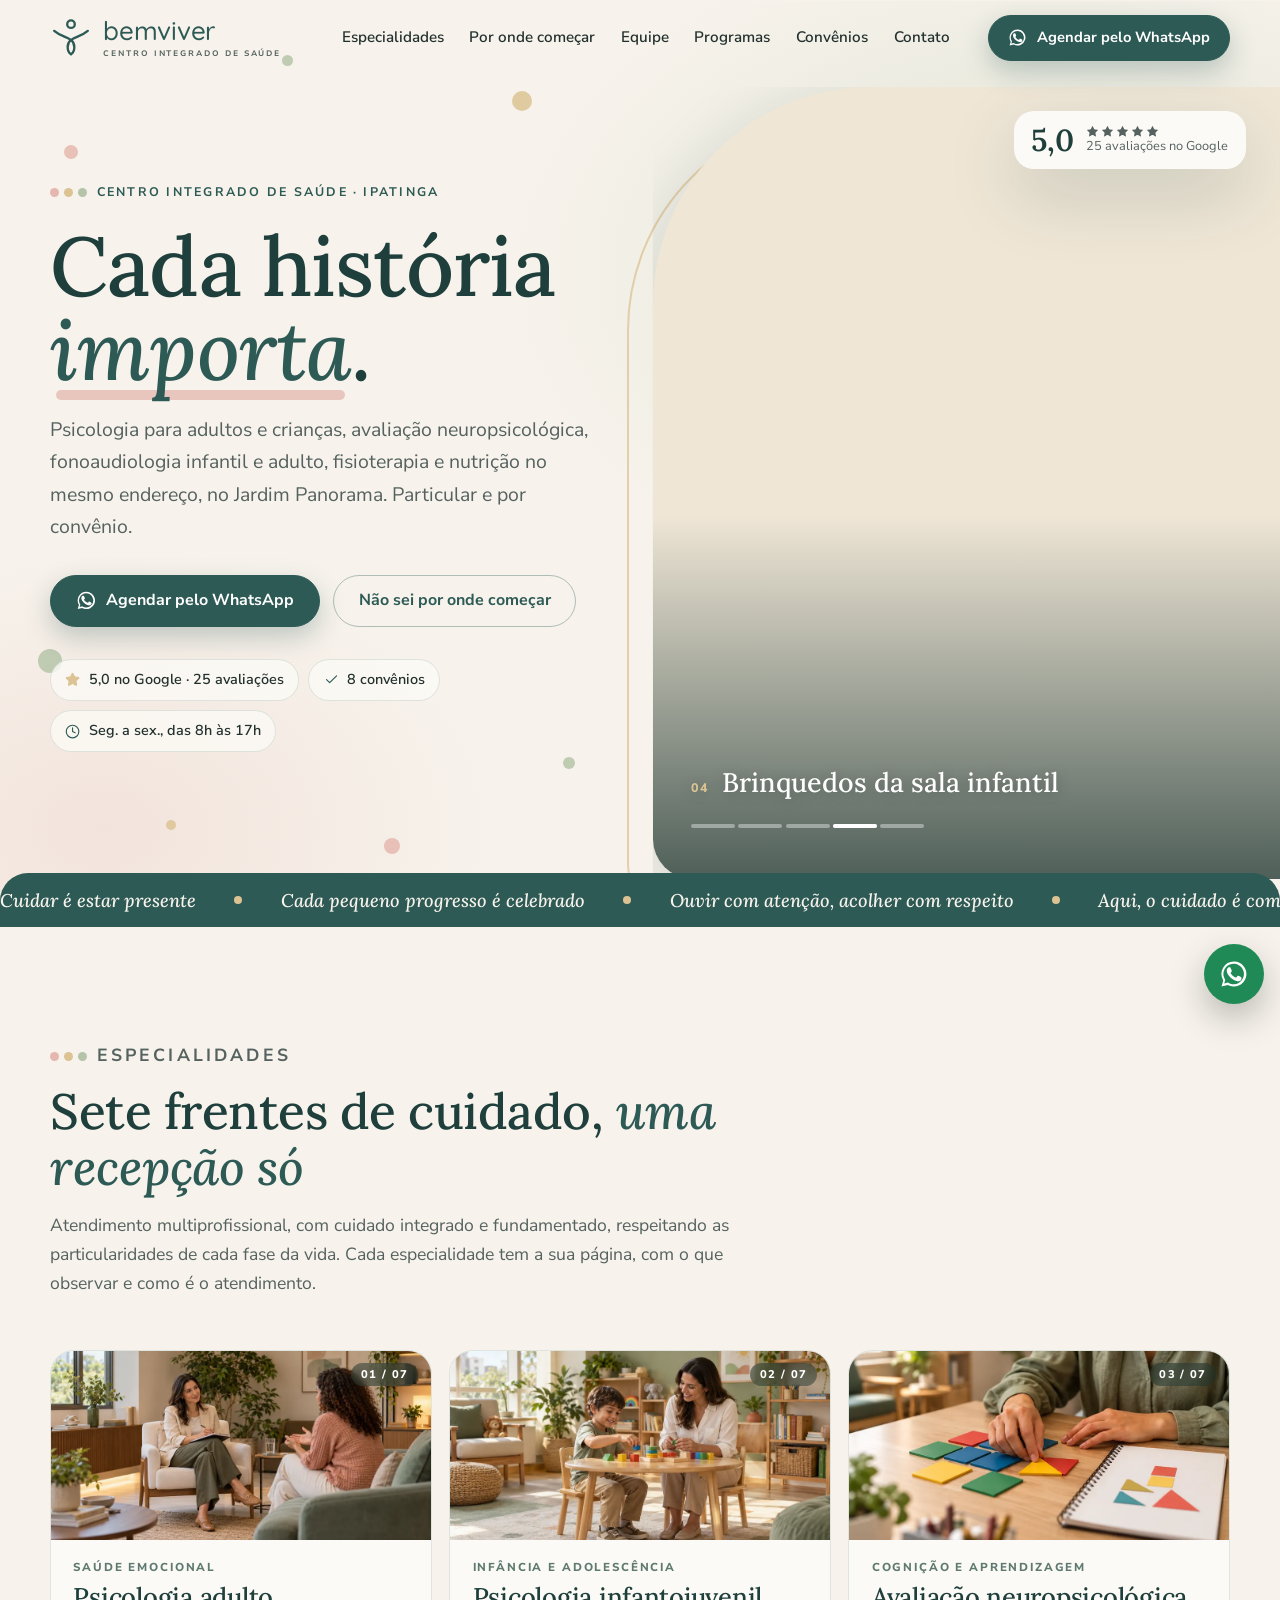
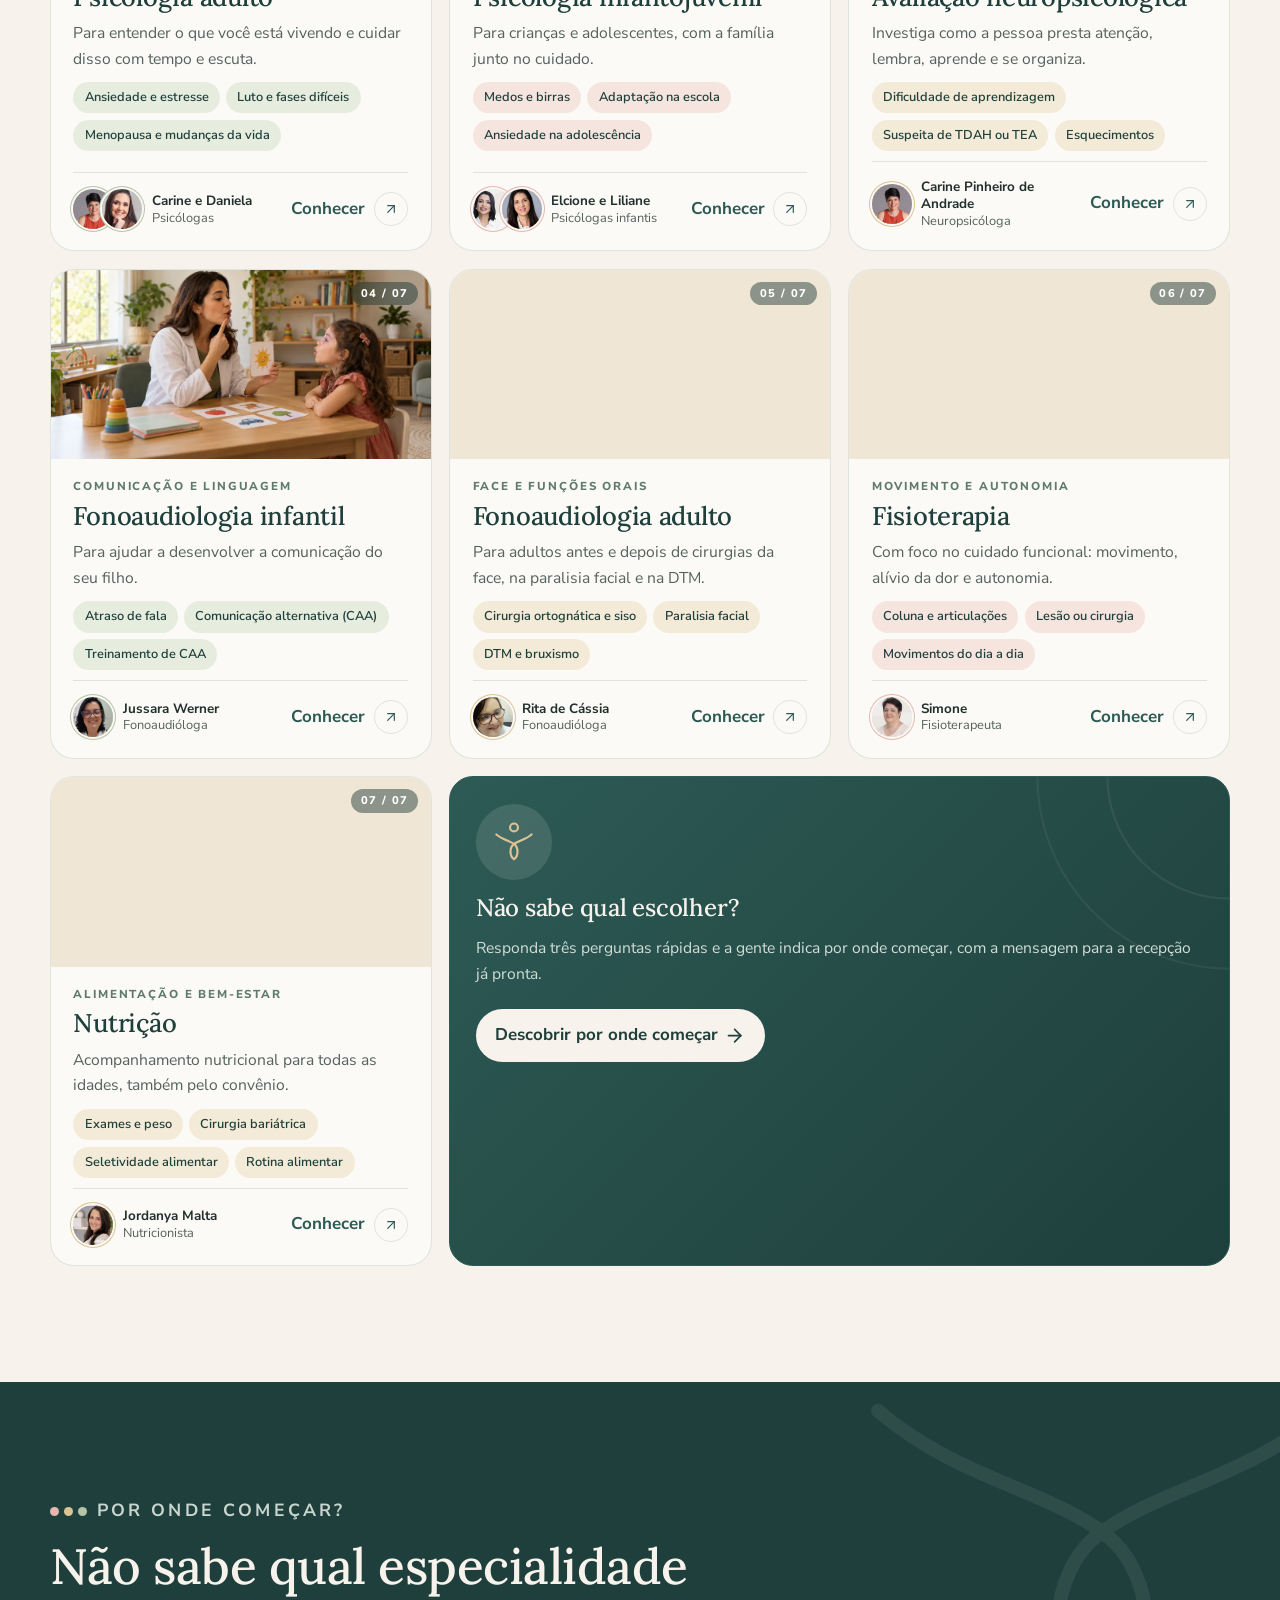
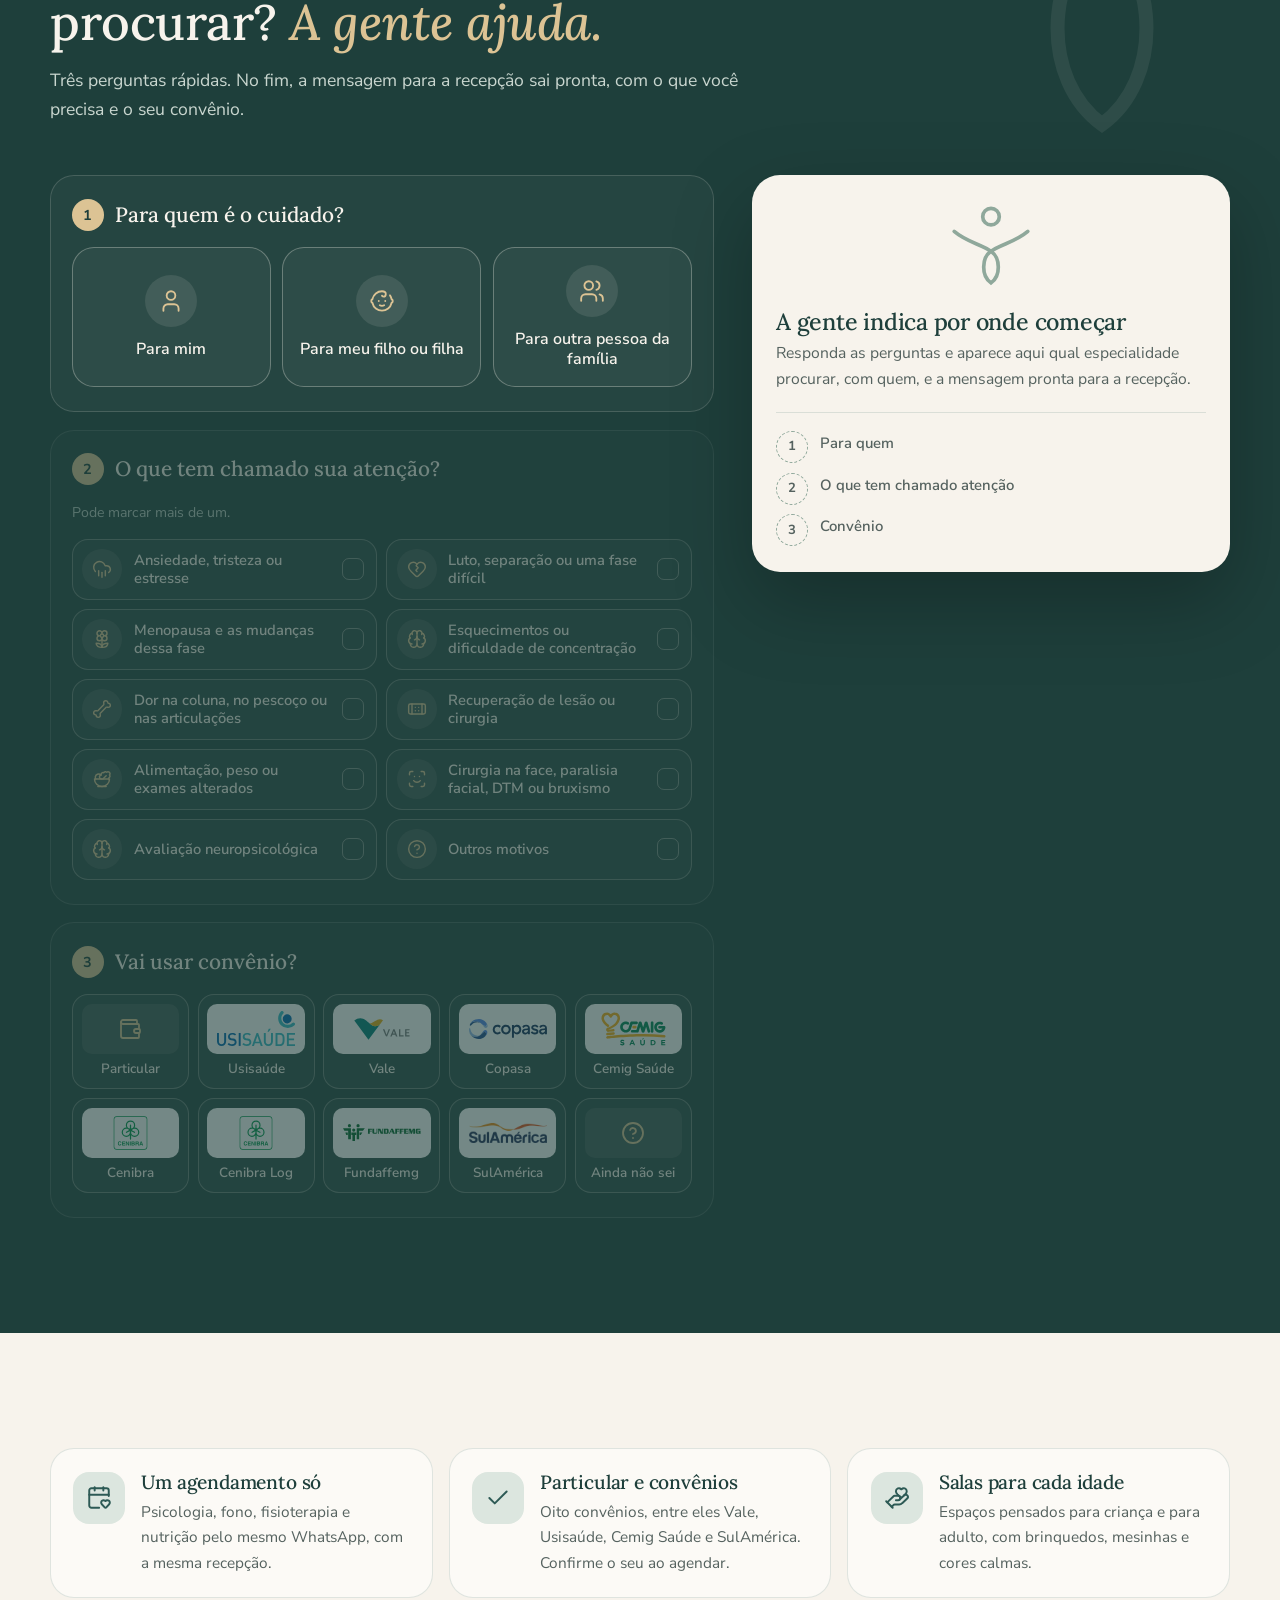
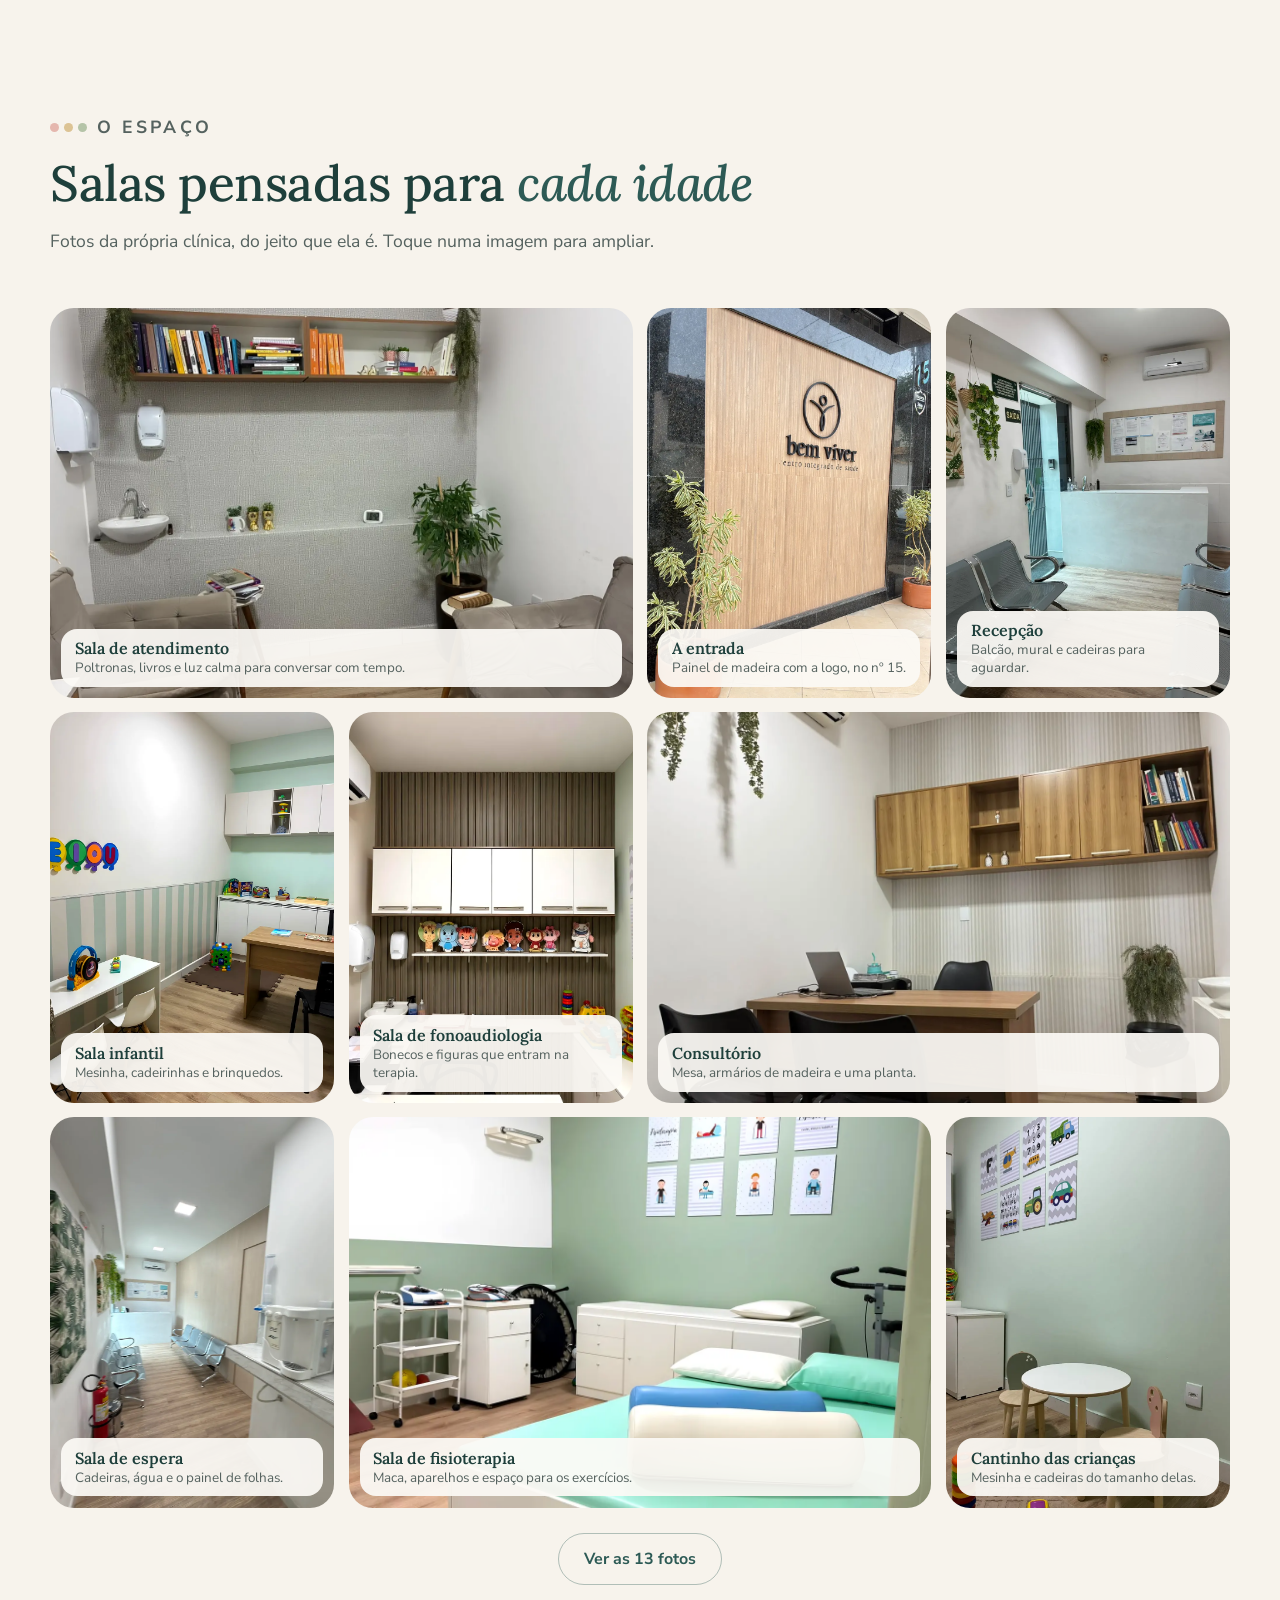
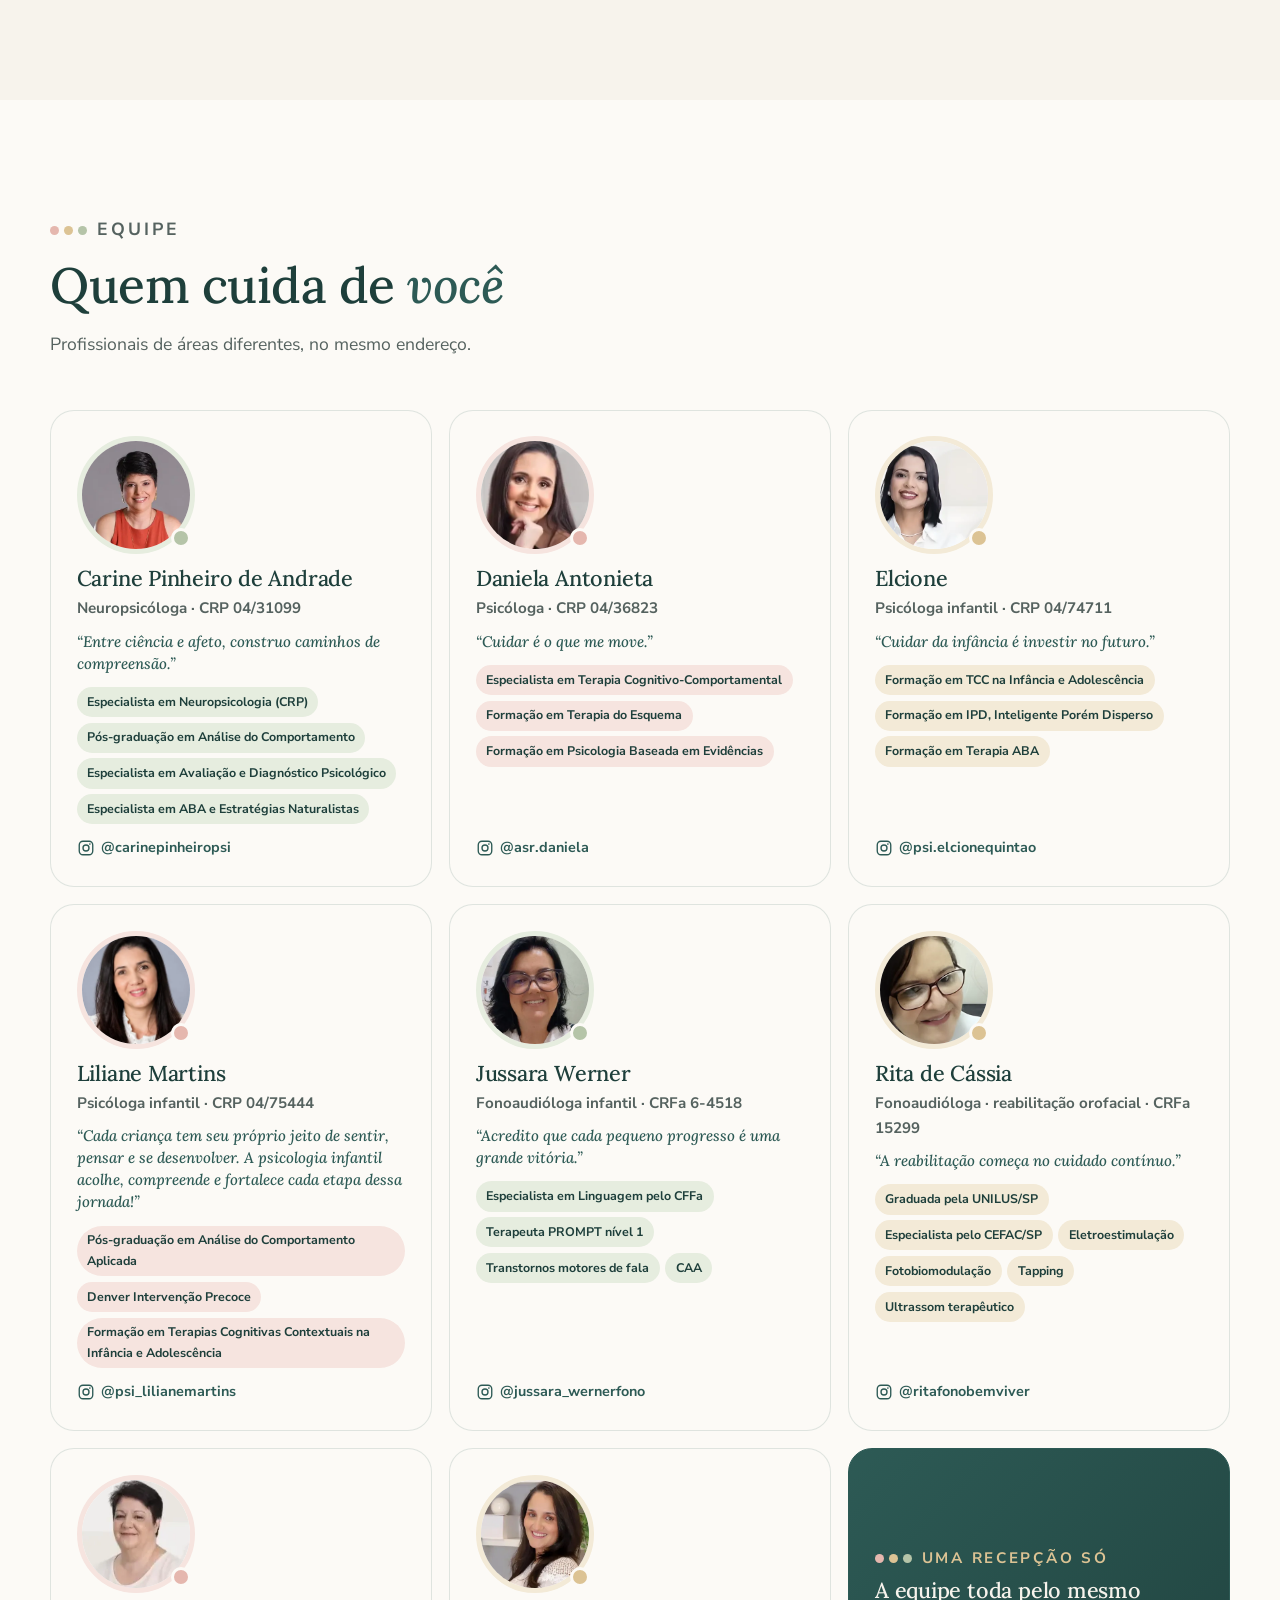
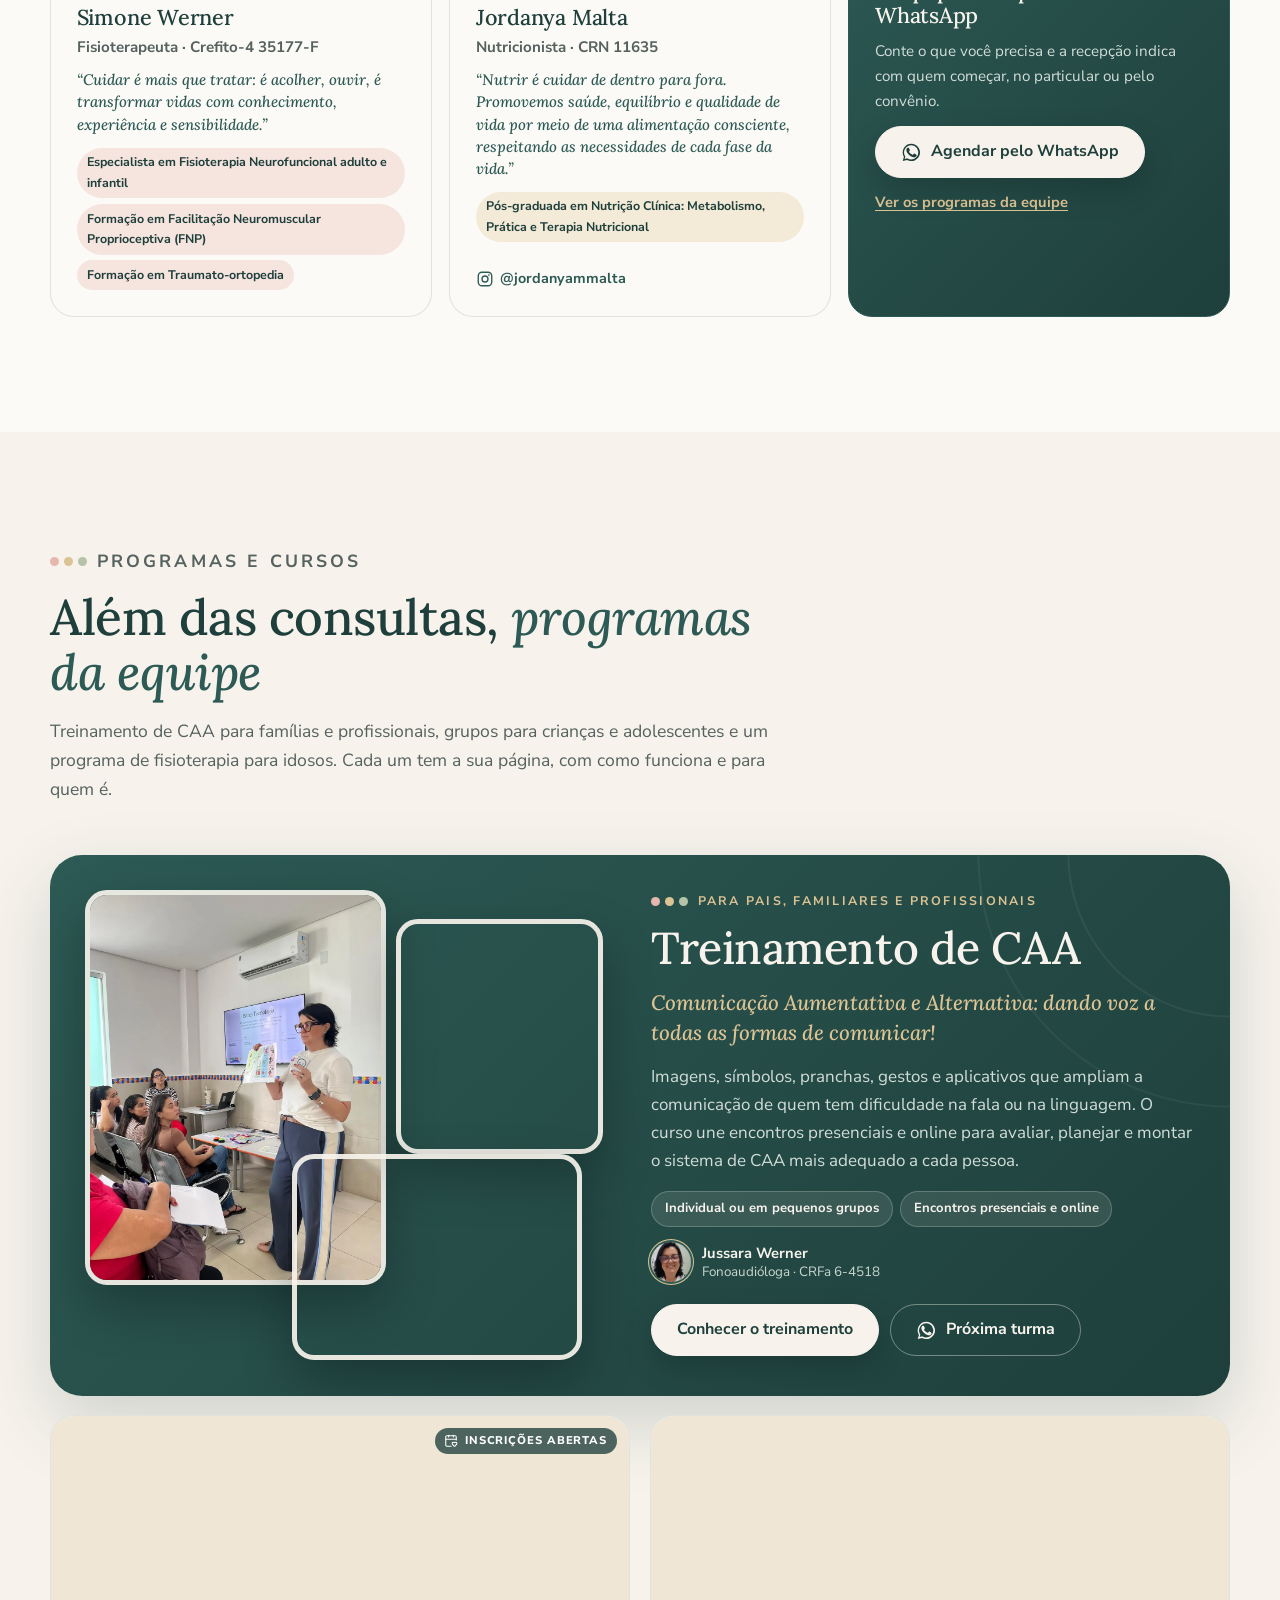
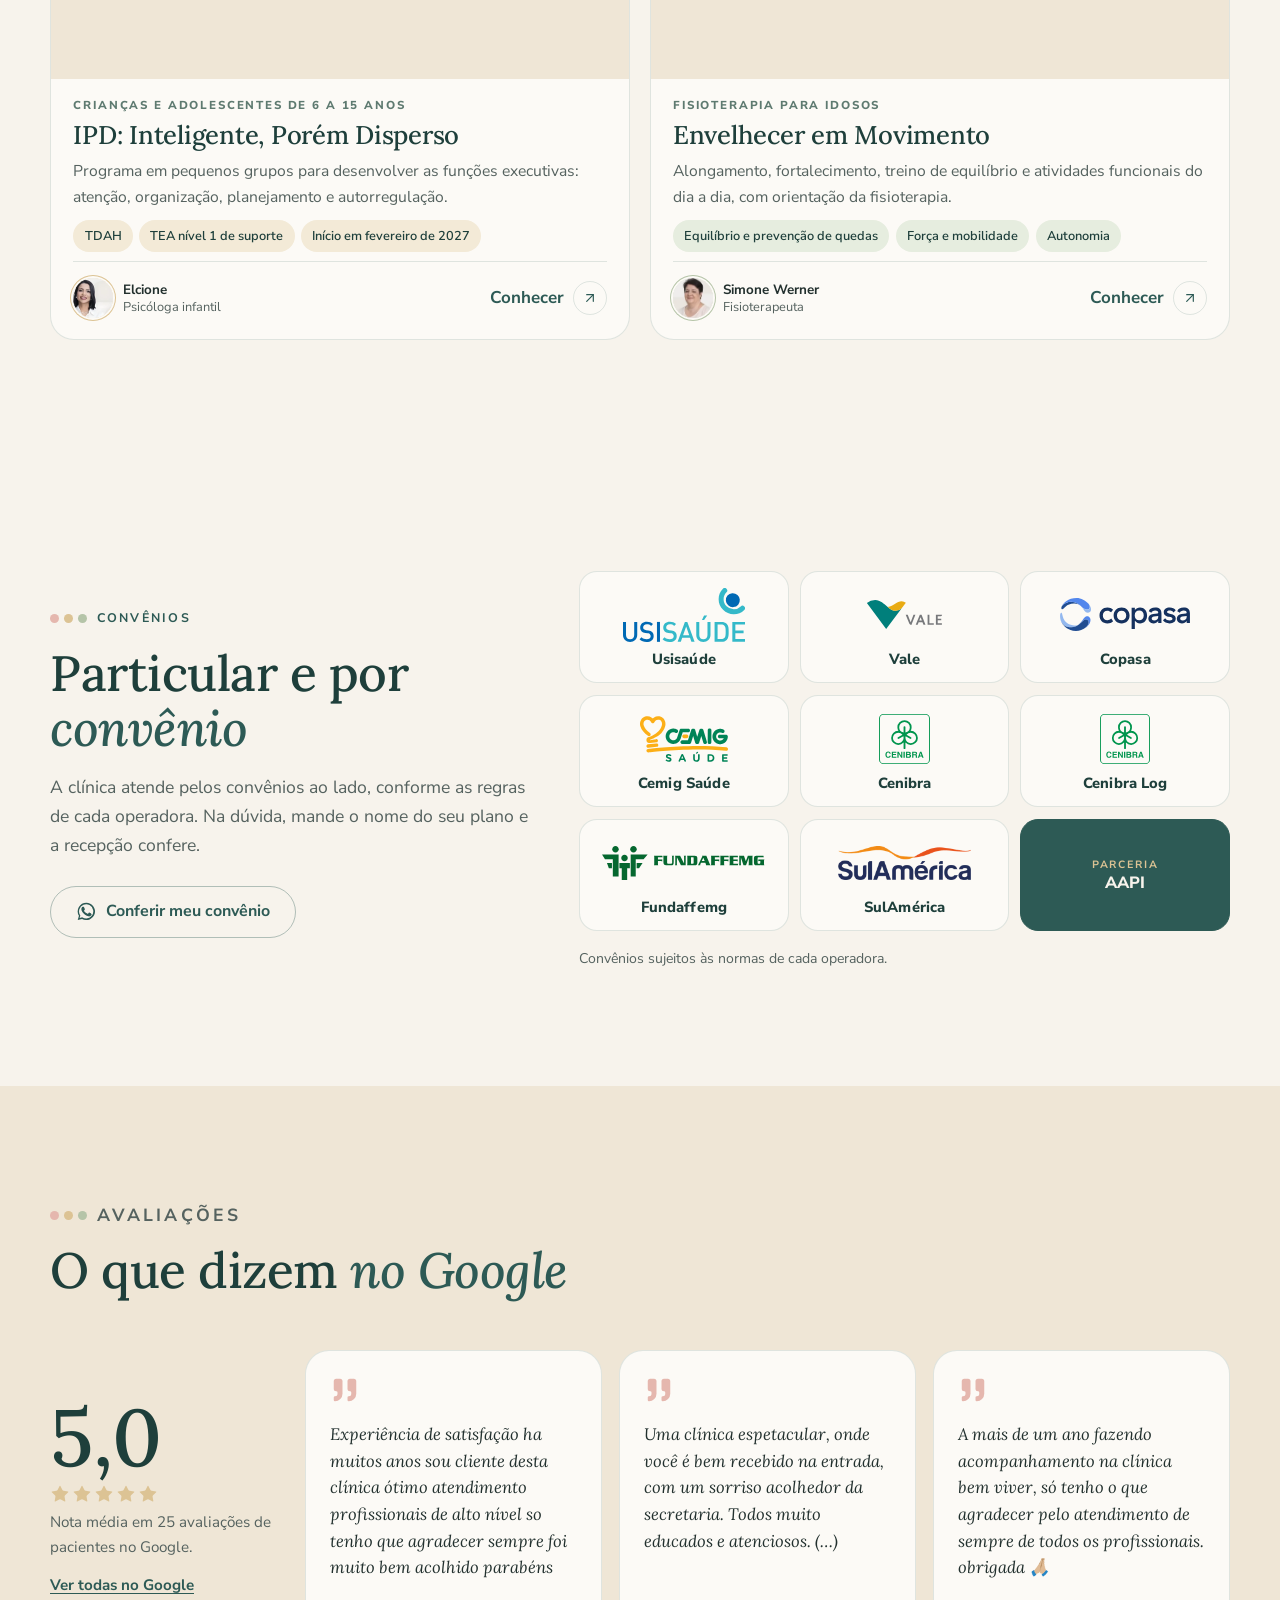
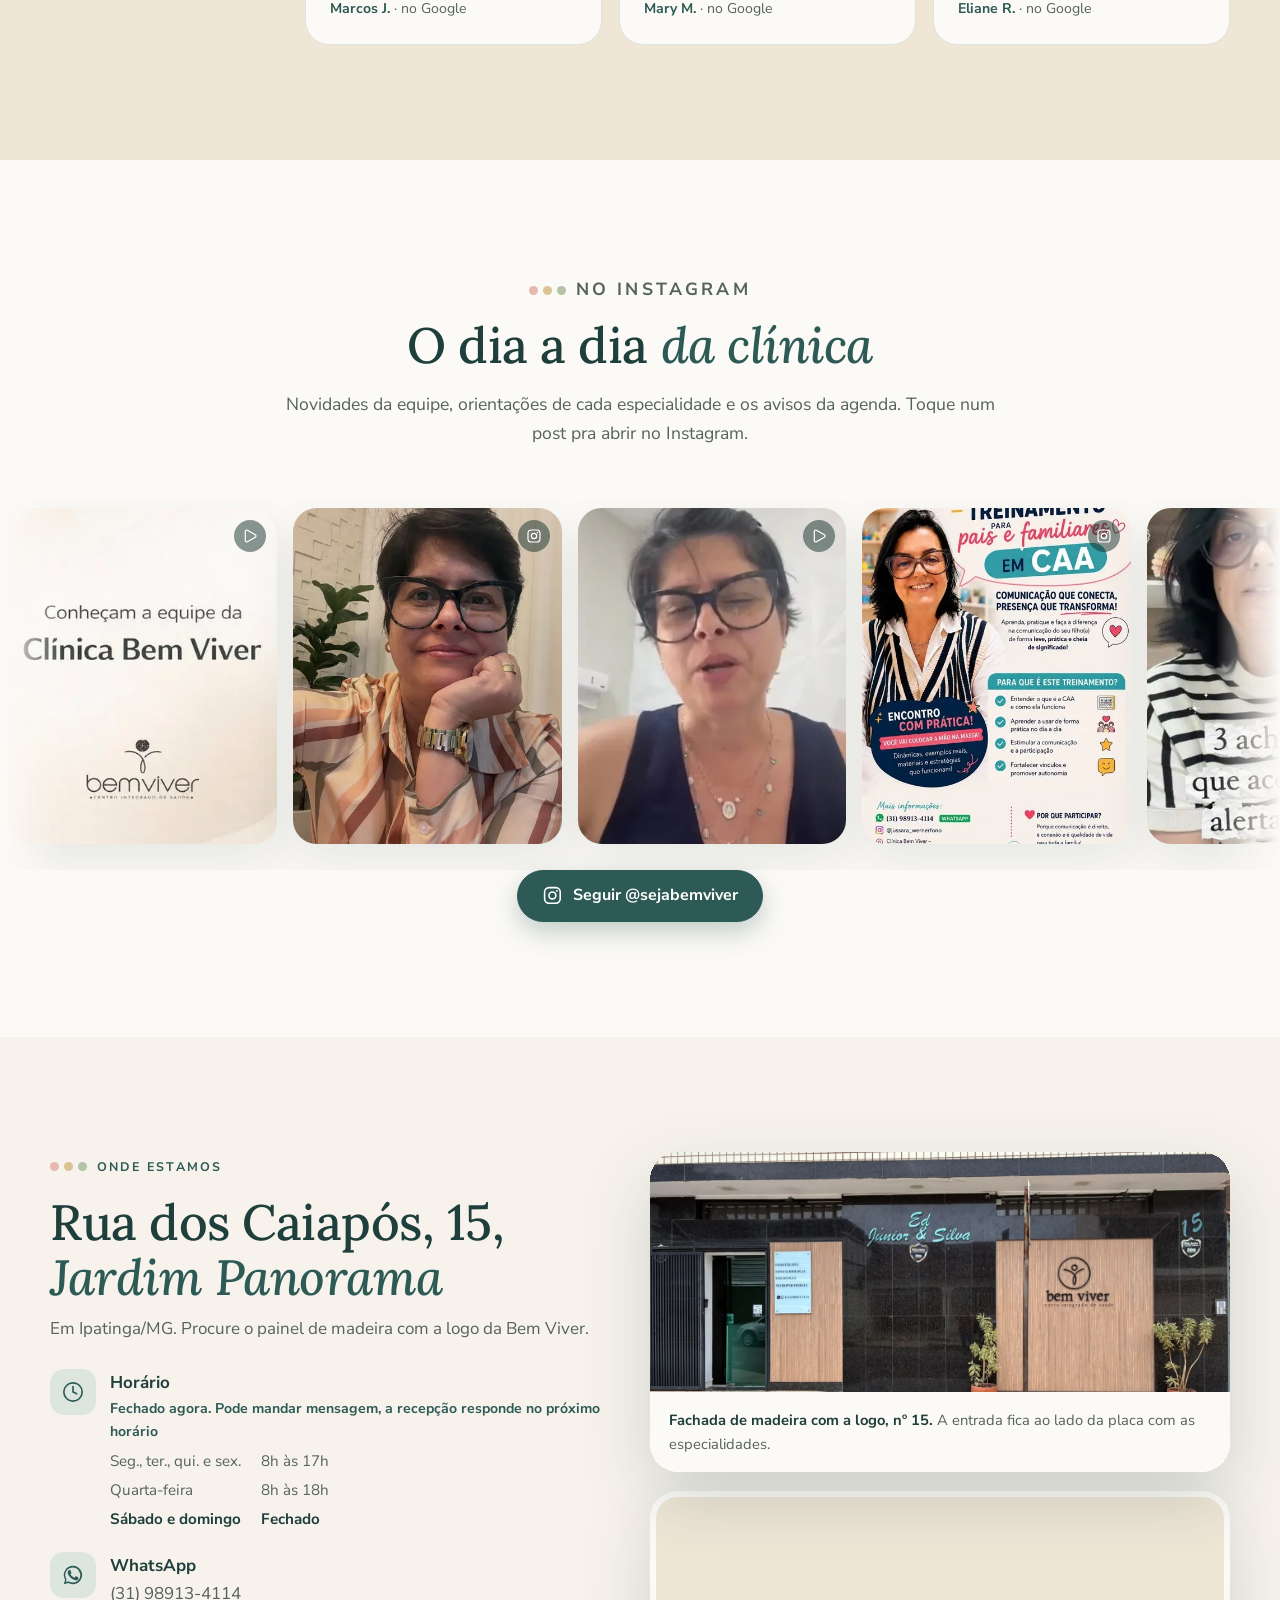
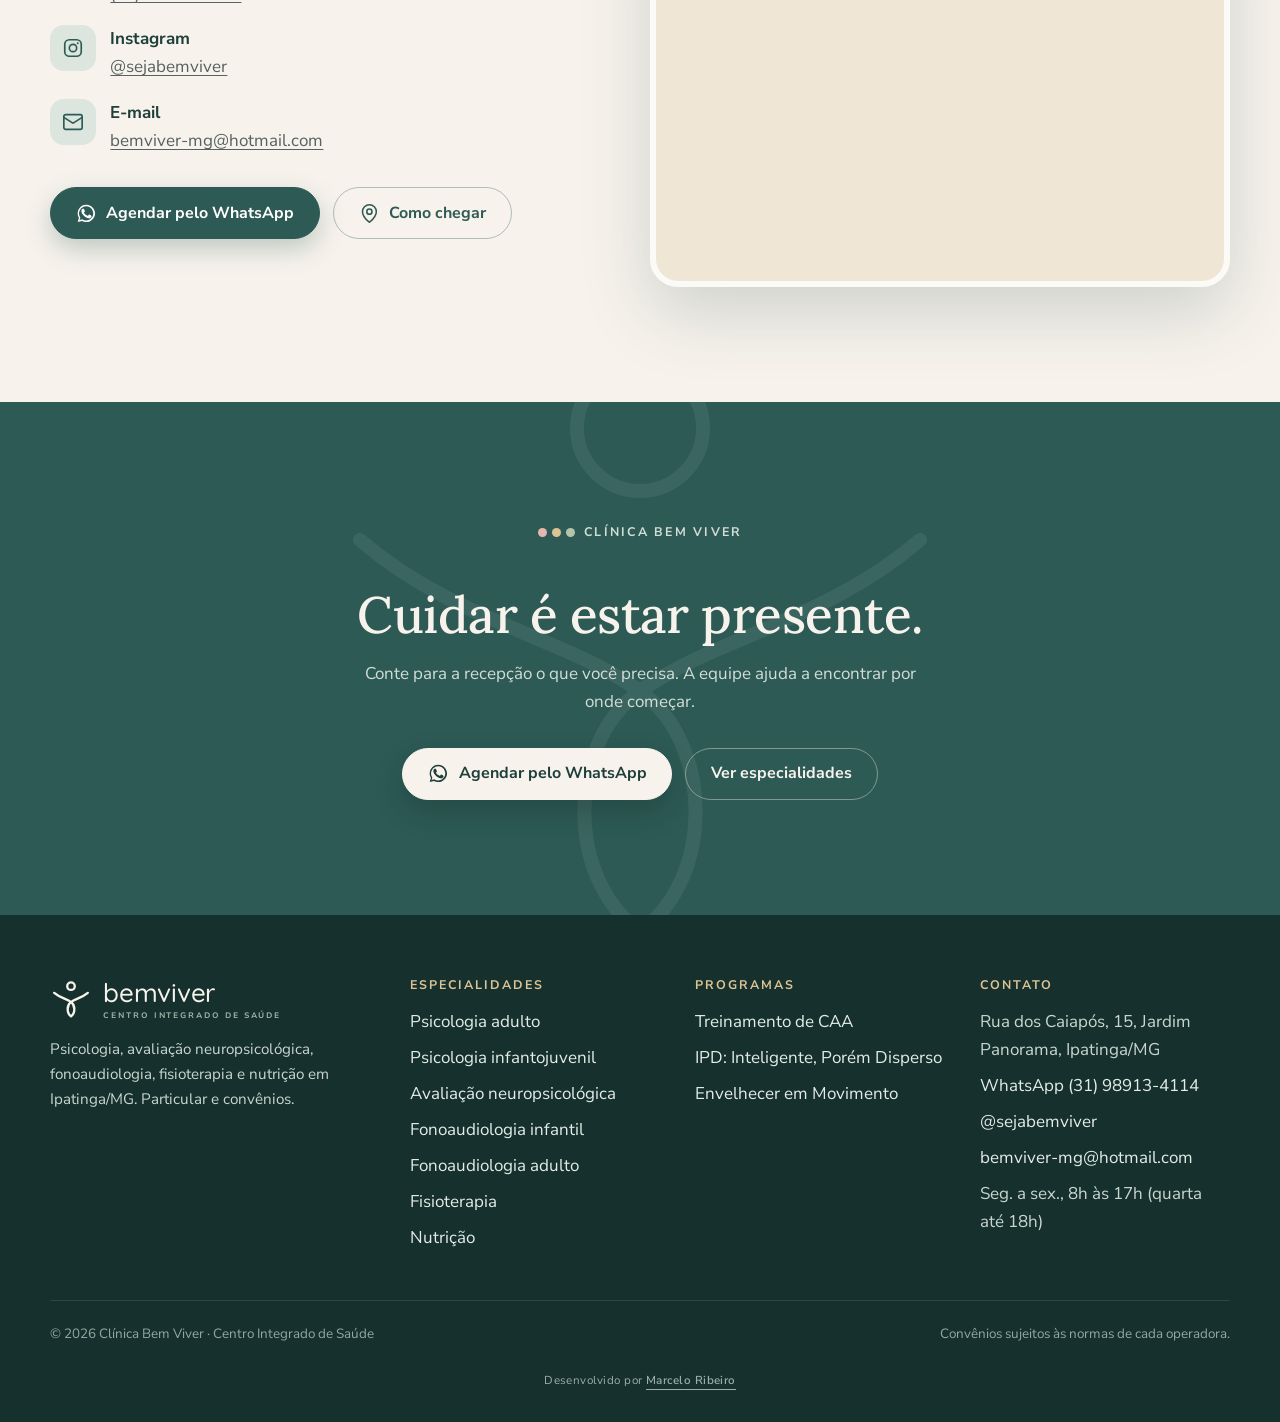
==== commit 7126ca59: "Domínio sejabemviver.com.br ligado" ====
--- a/index.html
+++ b/index.html
@@ -17,15 +17,15 @@
 </script>
 <title>Clínica Bem Viver | Psicologia, Fonoaudiologia, Fisioterapia e Nutrição em Ipatinga</title>
 <meta name="description" content="Centro integrado de saúde no Jardim Panorama, em Ipatinga/MG: psicologia adulto e infantil, avaliação neuropsicológica, fonoaudiologia infantil e adulto, fisioterapia e nutrição. Particular e convênios. Agende pelo WhatsApp.">
-<link rel="canonical" href="https://marcel0gs.github.io/clinica-bem-viver/">
+<link rel="canonical" href="https://sejabemviver.com.br/">
 <meta name="theme-color" content="#F7F3EC">
 <meta property="og:type" content="website">
 <meta property="og:locale" content="pt_BR">
 <meta property="og:site_name" content="Clínica Bem Viver">
 <meta property="og:title" content="Clínica Bem Viver | Centro Integrado de Saúde em Ipatinga">
 <meta property="og:description" content="Psicologia, avaliação neuropsicológica, fonoaudiologia infantil e adulto, fisioterapia e nutrição no mesmo endereço. Particular e convênios.">
-<meta property="og:url" content="https://marcel0gs.github.io/clinica-bem-viver/">
-<meta property="og:image" content="https://marcel0gs.github.io/clinica-bem-viver/assets/img/og.jpg">
+<meta property="og:url" content="https://sejabemviver.com.br/">
+<meta property="og:image" content="https://sejabemviver.com.br/assets/img/og.jpg">
 <meta property="og:image:width" content="1200">
 <meta property="og:image:height" content="630">
 <meta name="twitter:card" content="summary_large_image">
@@ -41,8 +41,8 @@
   "@context": "https://schema.org",
   "@type": "MedicalClinic",
   "name": "Clínica Bem Viver, Centro Integrado de Saúde",
-  "url": "https://marcel0gs.github.io/clinica-bem-viver/",
-  "image": "https://marcel0gs.github.io/clinica-bem-viver/assets/img/og.jpg",
+  "url": "https://sejabemviver.com.br/",
+  "image": "https://sejabemviver.com.br/assets/img/og.jpg",
   "telephone": "+55 31 98913-4114",
   "email": "bemviver-mg@hotmail.com",
   "description": "Centro integrado de saúde em Ipatinga/MG: psicologia adulto e infantojuvenil, avaliação neuropsicológica, fonoaudiologia infantil e adulto, fisioterapia e nutrição. Particular e convênios.",
--- a/assets/css/site.css
+++ b/assets/css/site.css
@@ -119,14 +119,15 @@
 .menu a::after{content:"";position:absolute;left:0;right:0;bottom:11px;height:2px;border-radius:2px;background:var(--mel);transform:scaleX(0);transform-origin:left;transition:transform .35s var(--suave)}
 .menu a:hover,.menu a[aria-current="page"]{color:var(--petroleo)}
 .menu a:hover::after,.menu a[aria-current="page"]::after{transform:scaleX(1)}
-.topo__cta{margin-left:auto;min-height:46px;padding:.65rem 1.2rem;font-size:.92rem}
+.topo__cta{margin-left:auto;min-height:46px;padding:.65rem 1.2rem;font-size:.92rem;white-space:nowrap}
 .menu-btn{
   display:inline-flex;align-items:center;justify-content:center;width:48px;height:48px;flex:none;
   border:1px solid var(--linha);border-radius:50%;background:var(--papel);color:var(--petroleo);cursor:pointer;
 }
 .menu-btn .ic{width:22px;height:22px}
-/* seis itens desde 02/11/2026 (entrou Programas): o menu inteiro só a partir de 1160 */
-@media (min-width:1160px){
+/* seis itens desde 02/11/2026 (entrou Programas): o menu inteiro só a partir de 1260. Com
+   1160 o botão do topo das páginas de programa (texto mais comprido) ficava cortado */
+@media (min-width:1260px){
   .menu{display:flex}
   .topo__cta{margin-left:1.4rem}
   .menu-btn{display:none}
@@ -135,10 +136,22 @@
   .marca__simbolo{width:36px;height:36px}
   .marca__nome{font-size:1.38rem}
   .marca__sub{font-size:.44rem;letter-spacing:.2em}
-  .topo__cta{padding:.6rem .9rem;font-size:.86rem}
-  .topo__cta .cta-mais{display:none}
-}
-@media (max-width:360px){.topo__cta{display:none}.menu-btn{margin-left:auto}}
+}
+/* botão do topo (02/11/2026, ele: "no mobile saiu muito gordo"): entre 480 e 600 o texto
+   quebrava em três linhas, e de 390 a 430 o botão espremia e cortava até o "Agendar".
+   Agora nunca quebra: abaixo de 640 some o "pelo WhatsApp", abaixo de 540 fica só o ícone
+   num círculo que não encolhe (o botão flutuante do WhatsApp segue no canto). O texto
+   escondido continua lido pelo leitor de tela */
+@media (max-width:639px){
+  .topo__cta .cta-mais{position:absolute;width:1px;height:1px;overflow:hidden;clip:rect(0 0 0 0)}
+}
+@media (max-width:539px){
+  .topo__cta{flex:none;width:46px;height:46px;min-height:46px;padding:0;border-radius:50%;gap:0}
+  .topo__cta > span{position:absolute;width:1px;height:1px;overflow:hidden;clip:rect(0 0 0 0)}
+  .topo__cta .ic{width:24px;height:24px}
+}
+@media (max-width:400px){.topo__linha{gap:.6rem}}   /* logo, círculo e menu cabem a partir de 341 */
+@media (max-width:340px){.topo__cta{display:none}.menu-btn{margin-left:auto}}
 
 /* gaveta do celular */
 .gaveta{
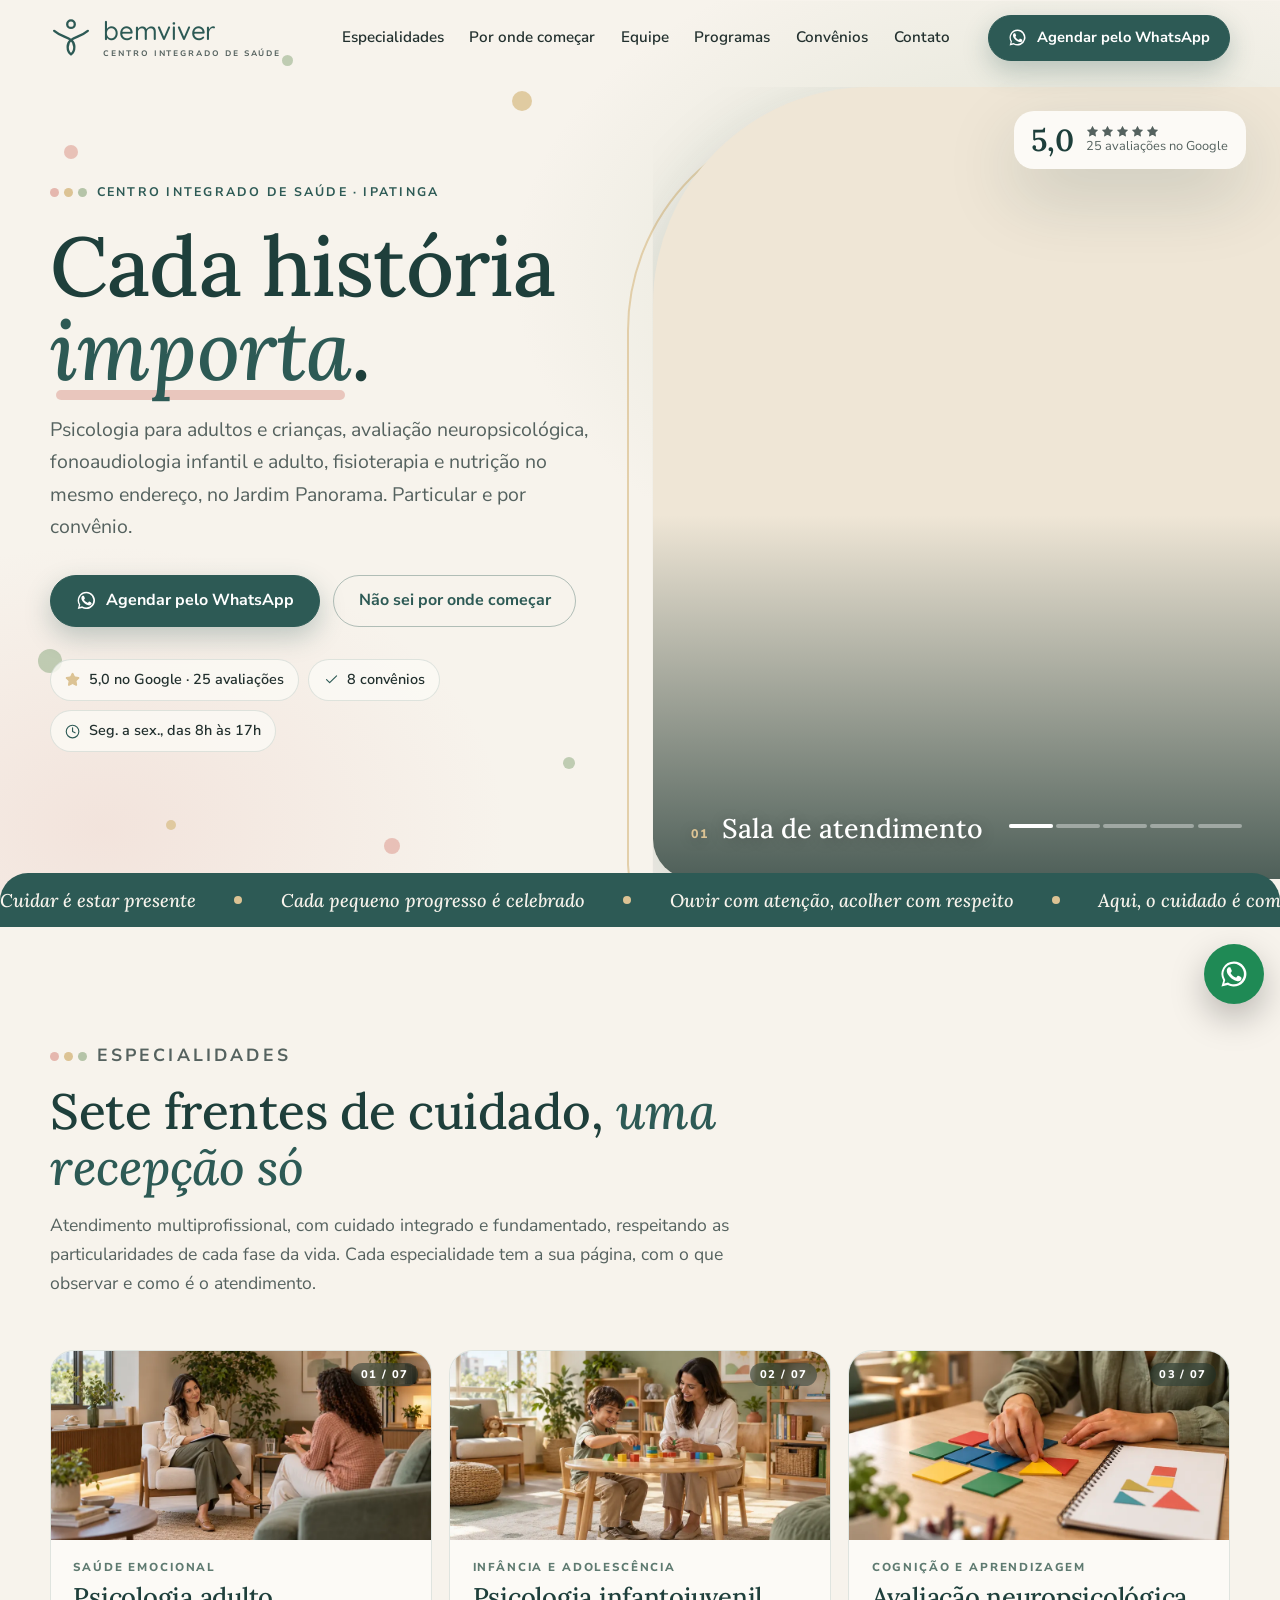
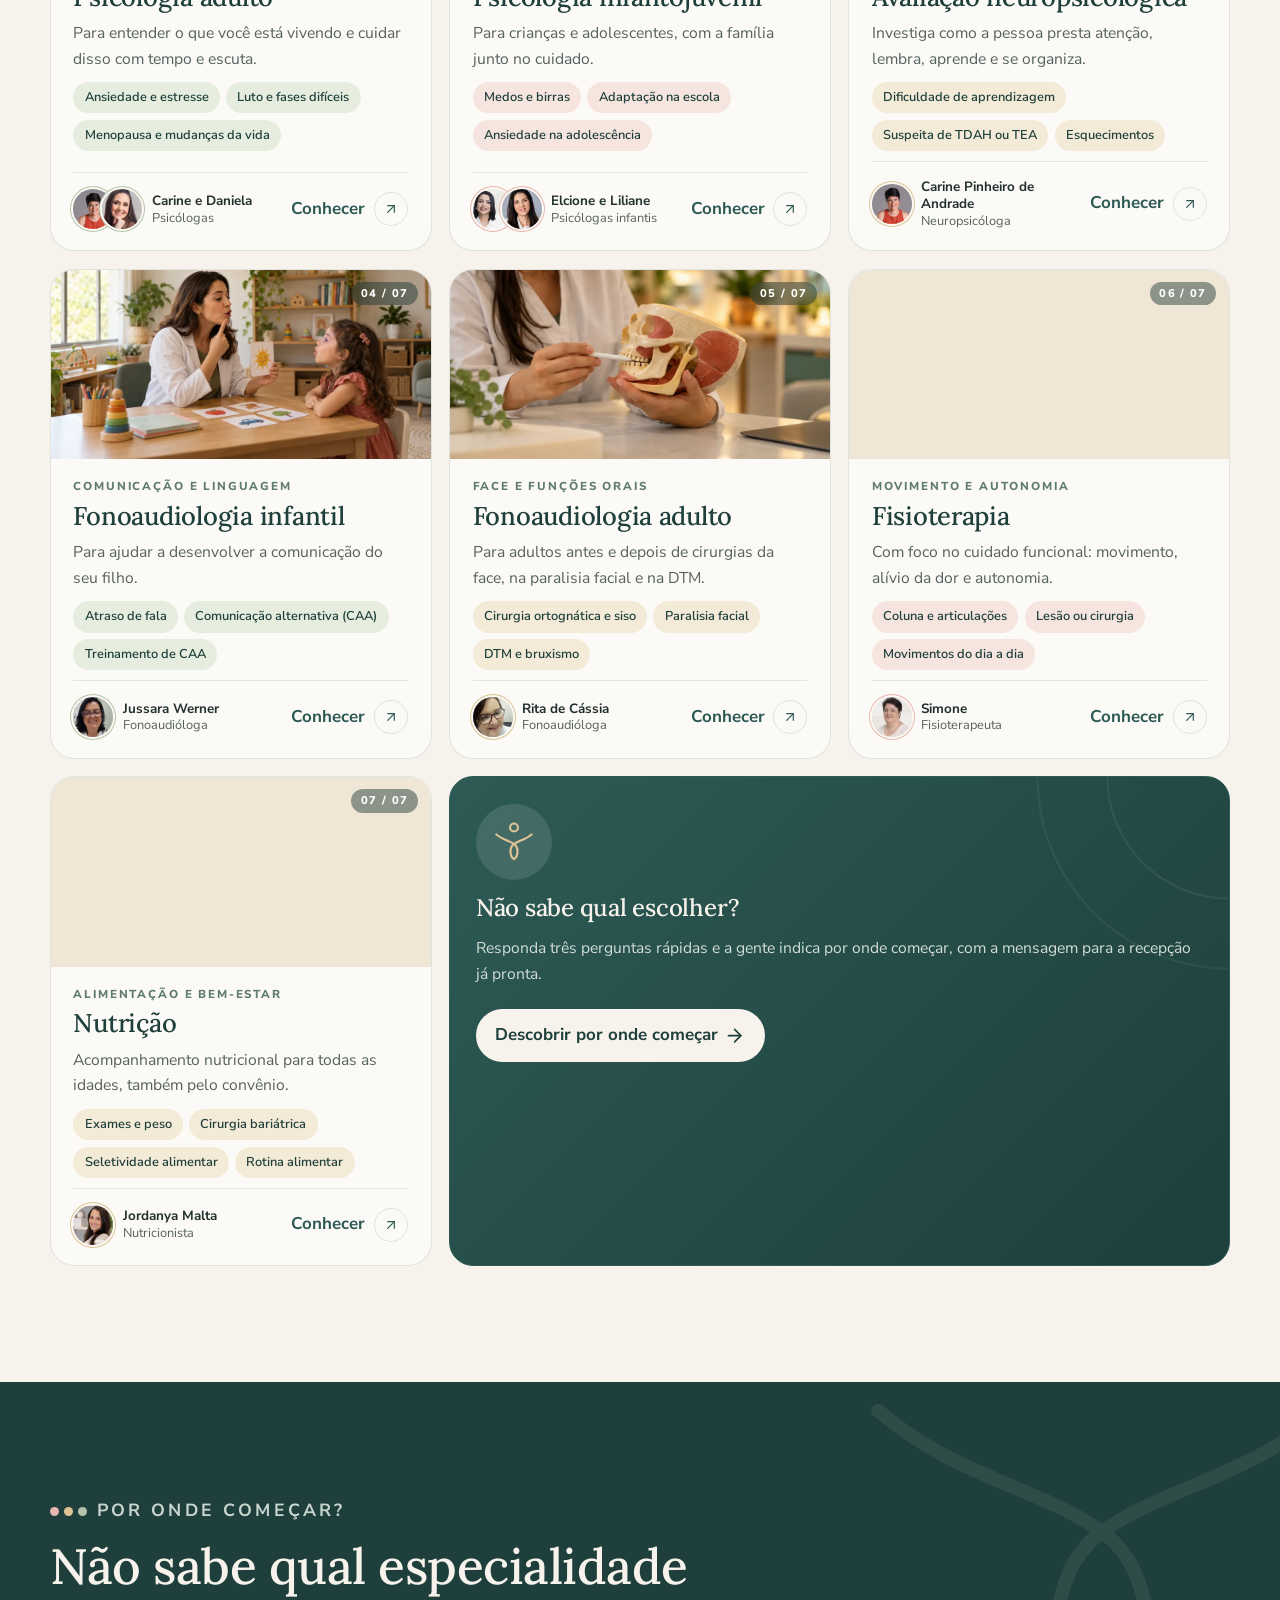
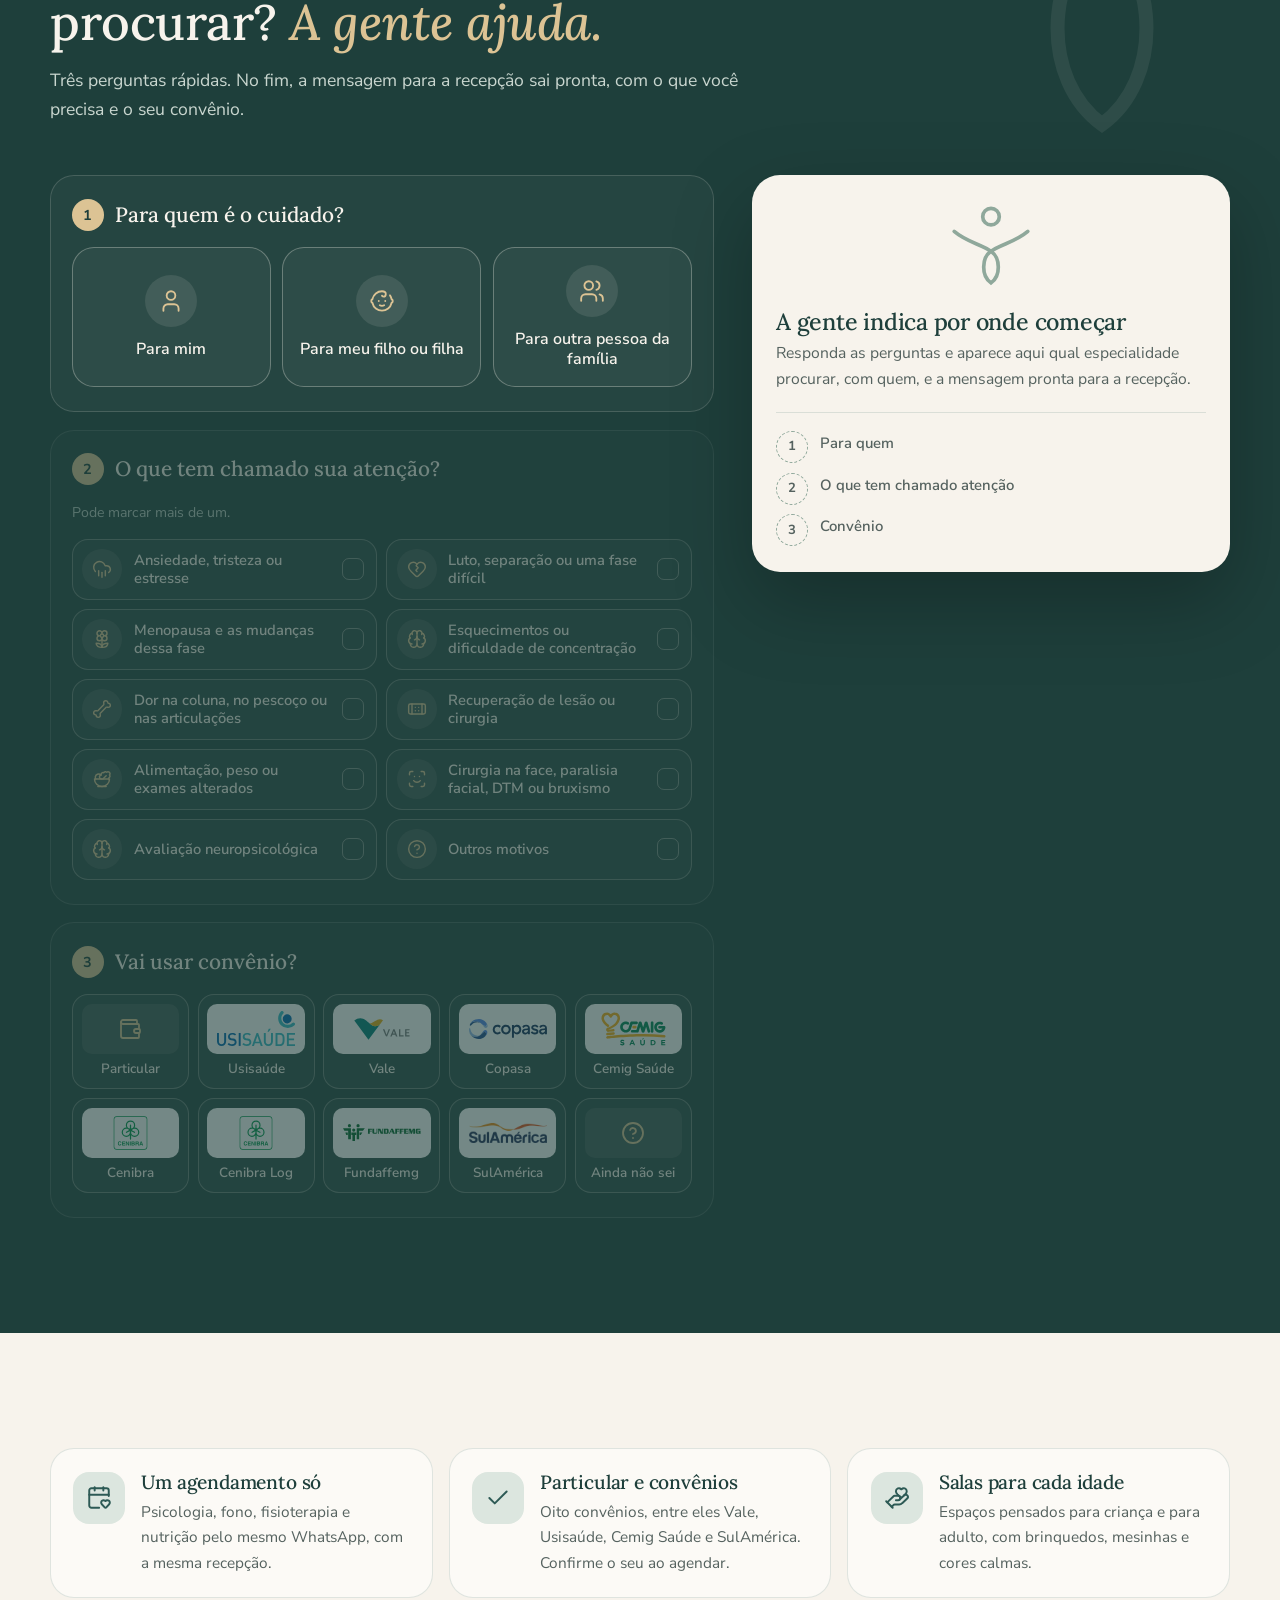
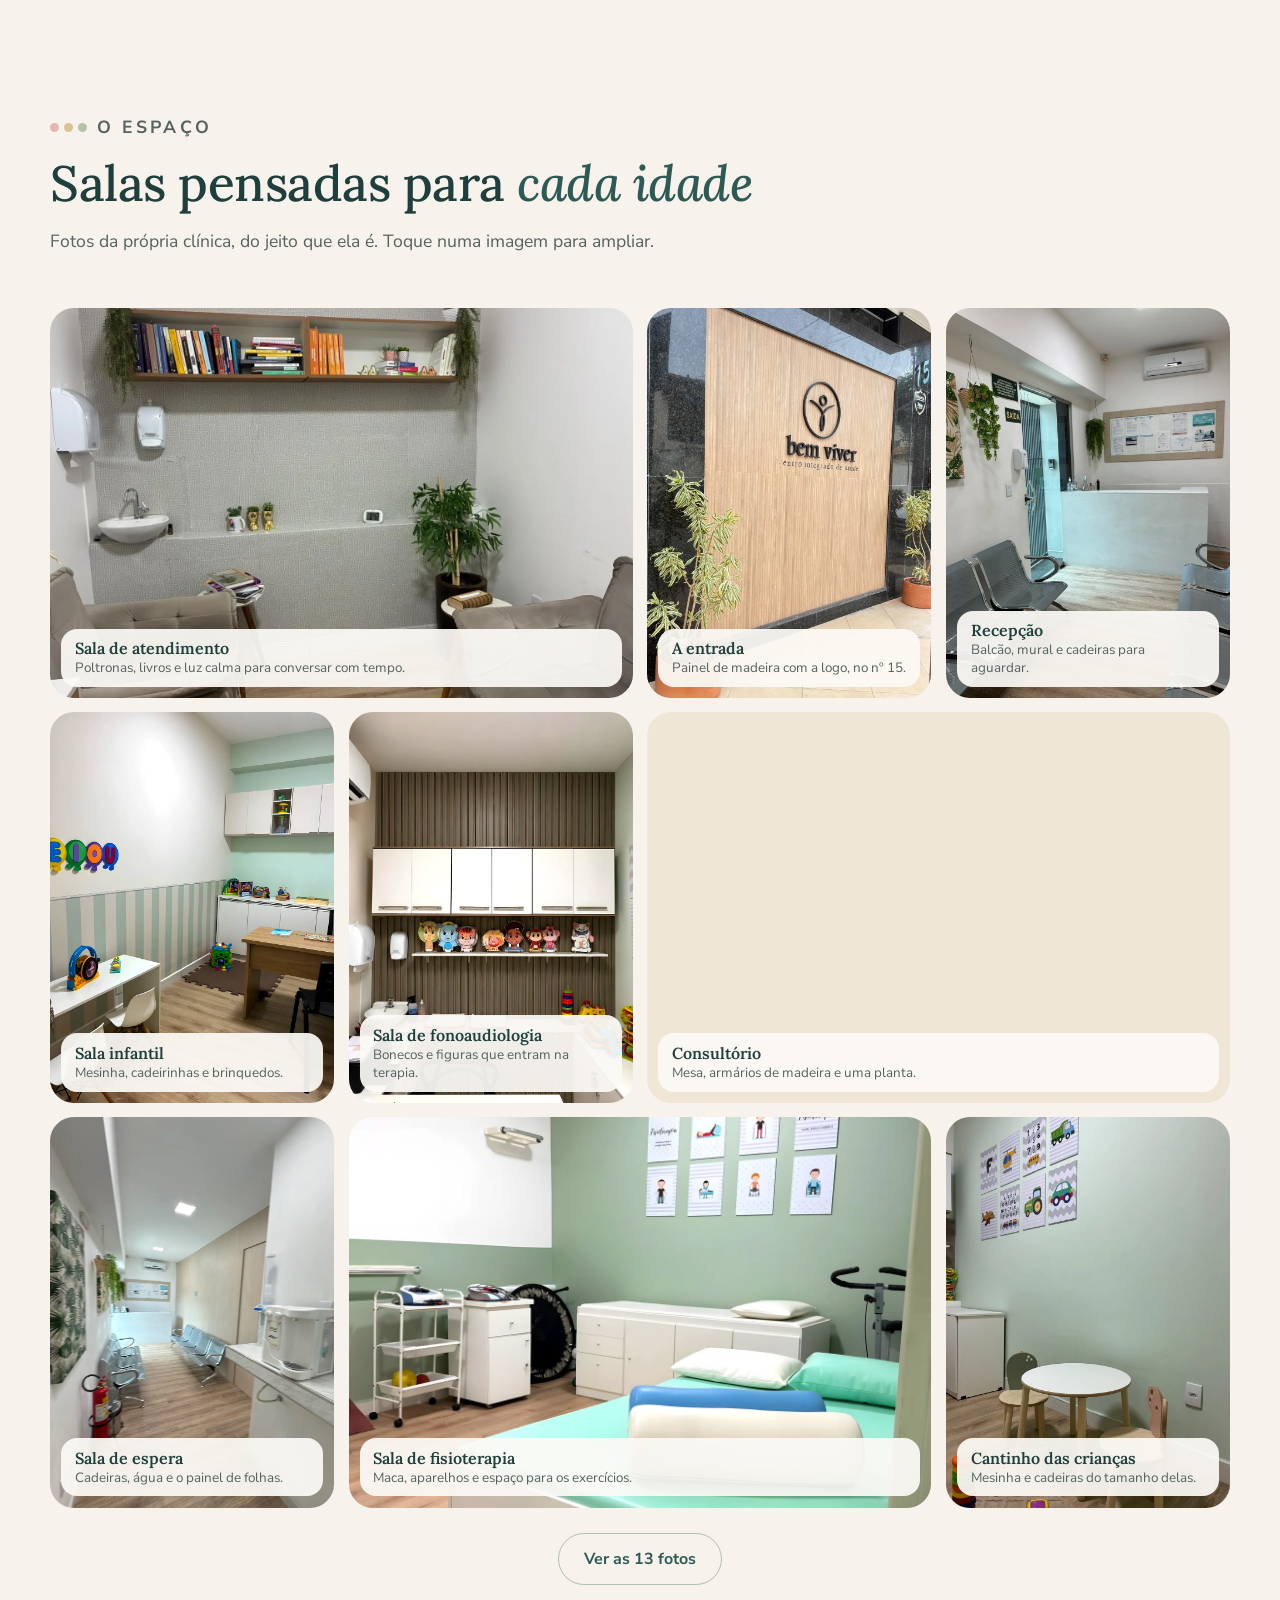
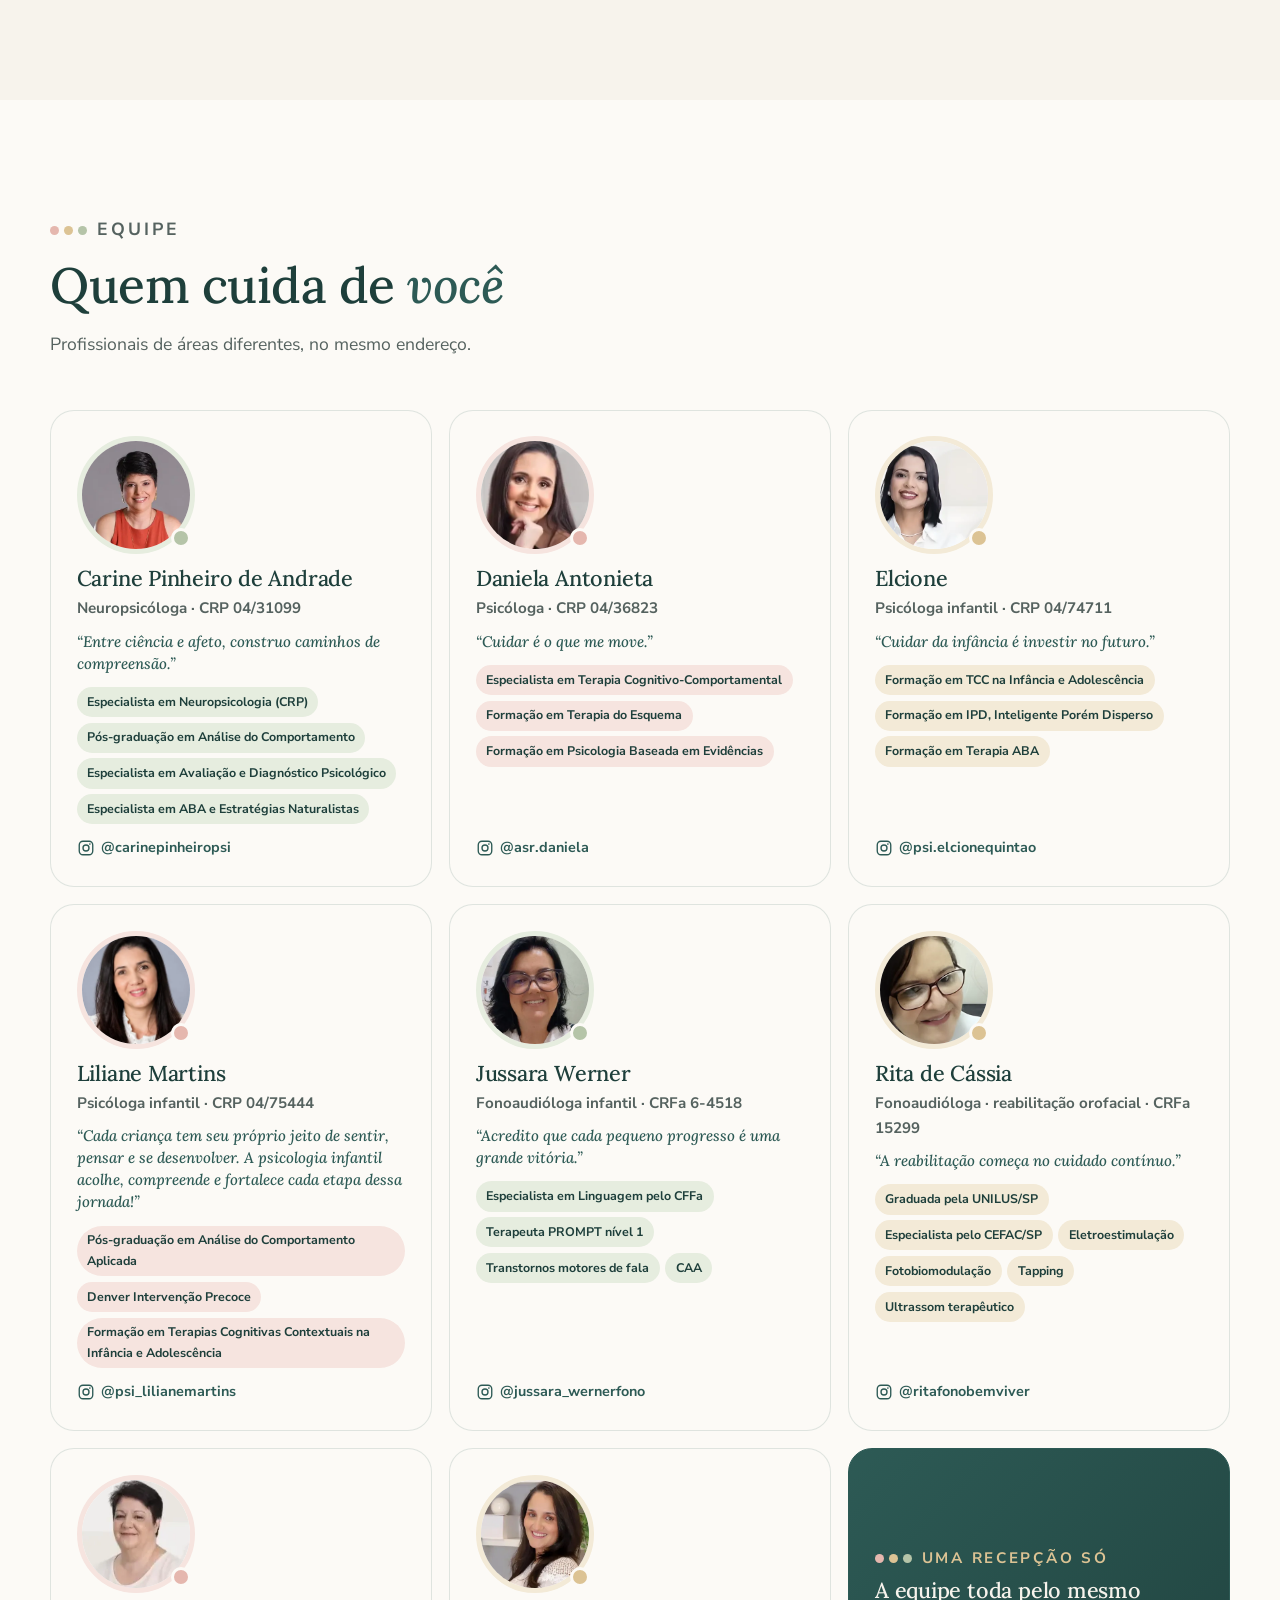
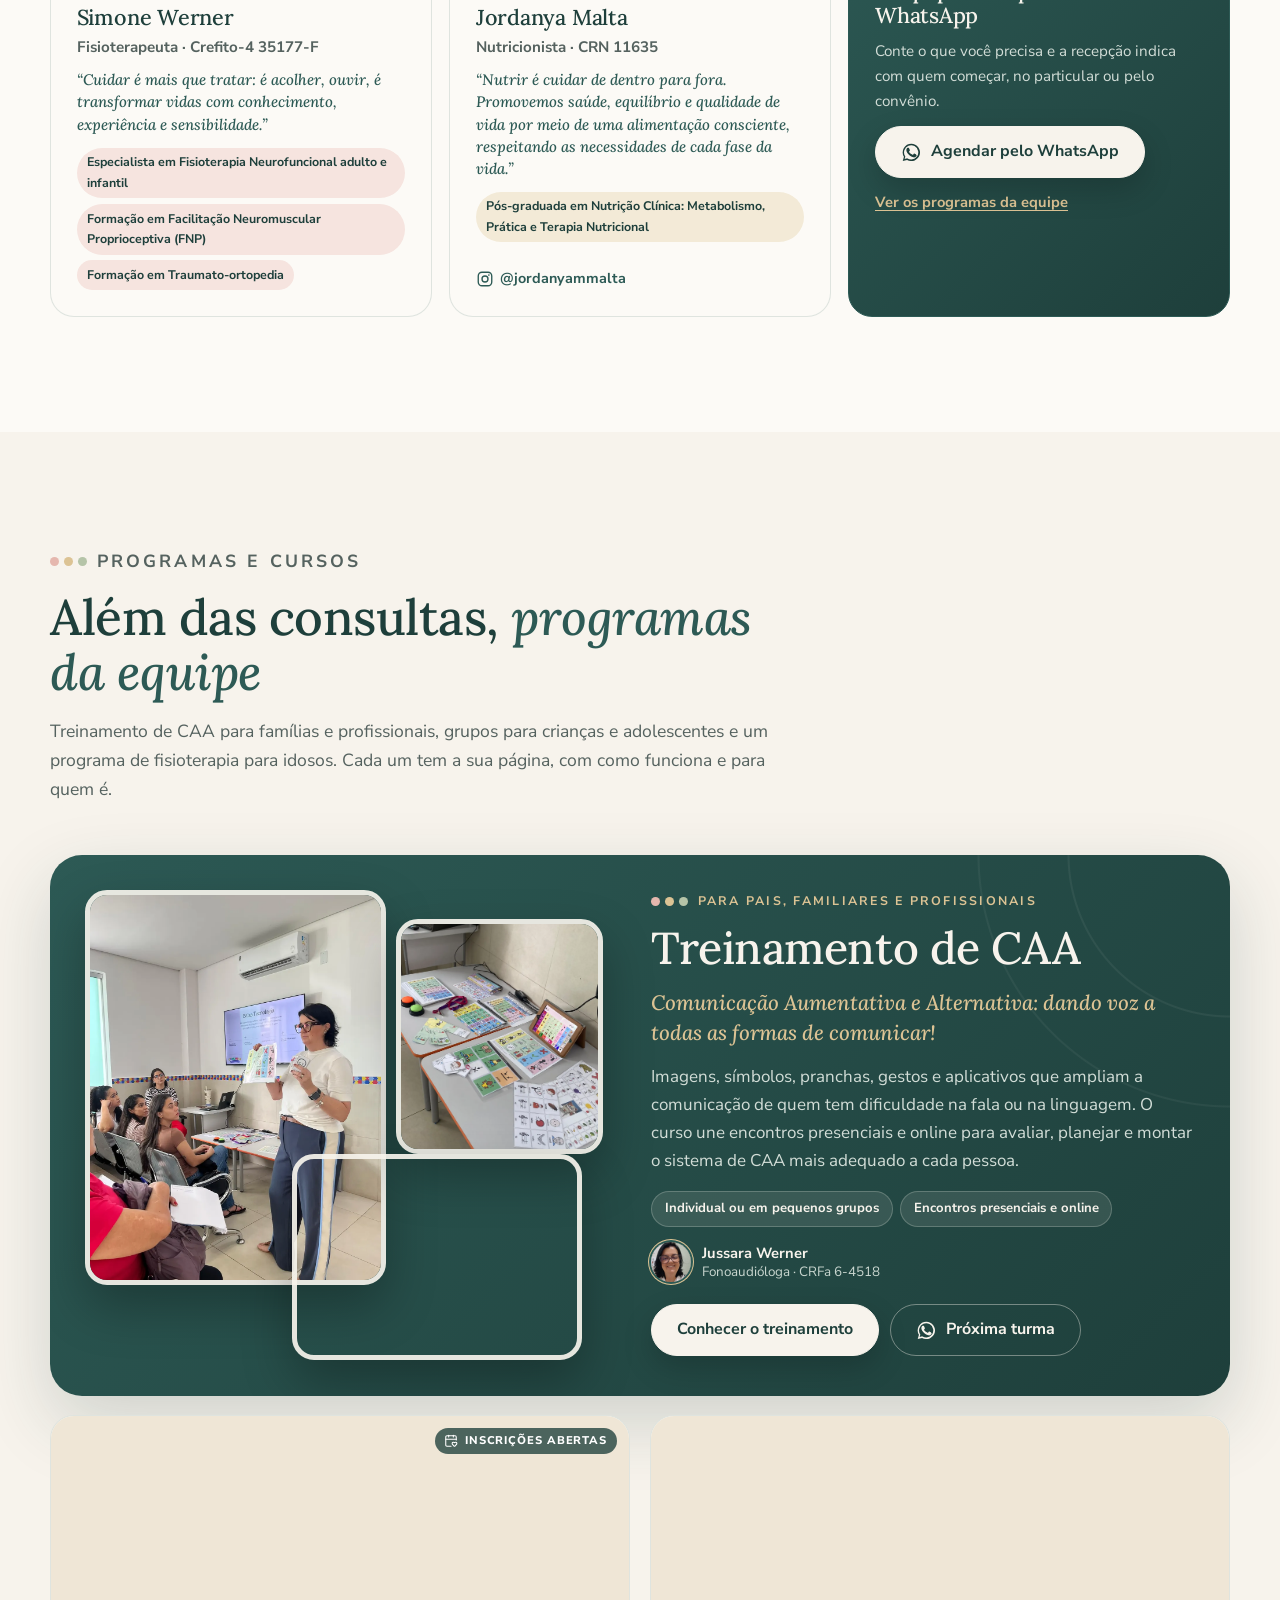
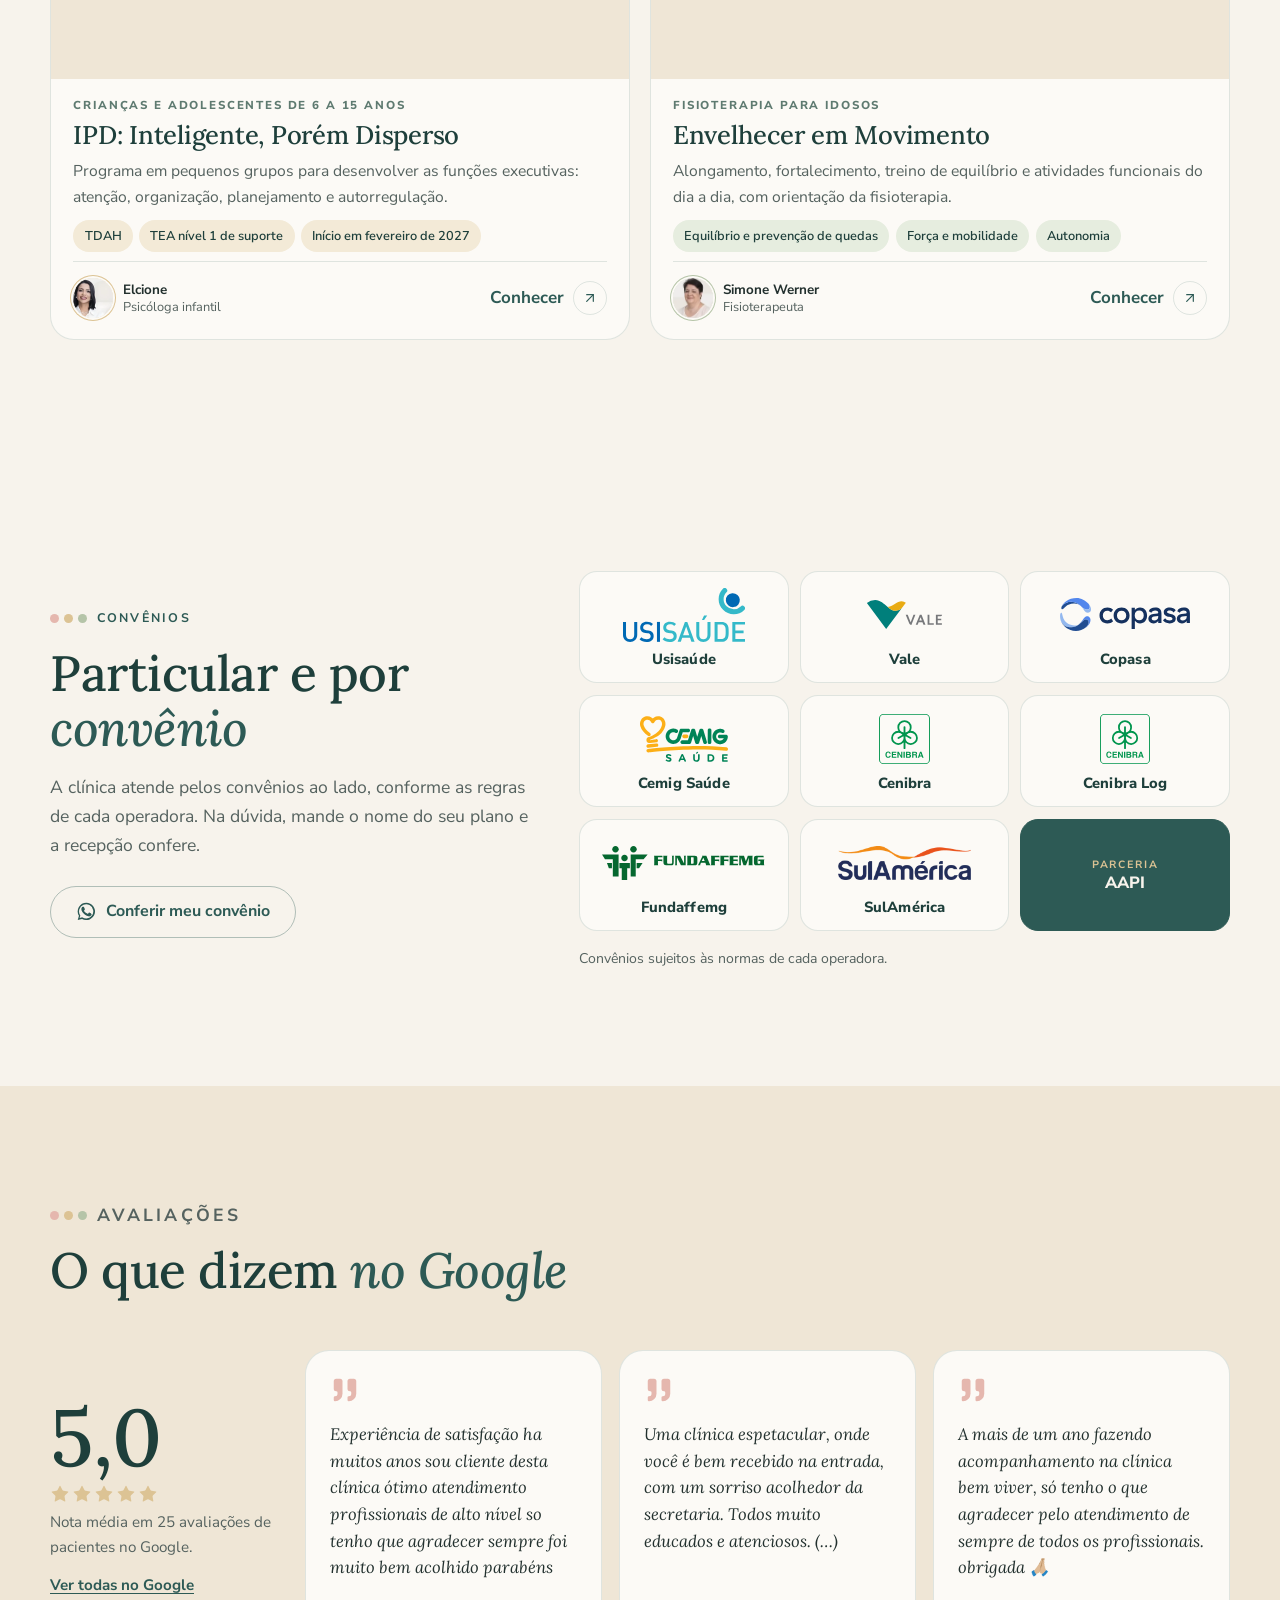
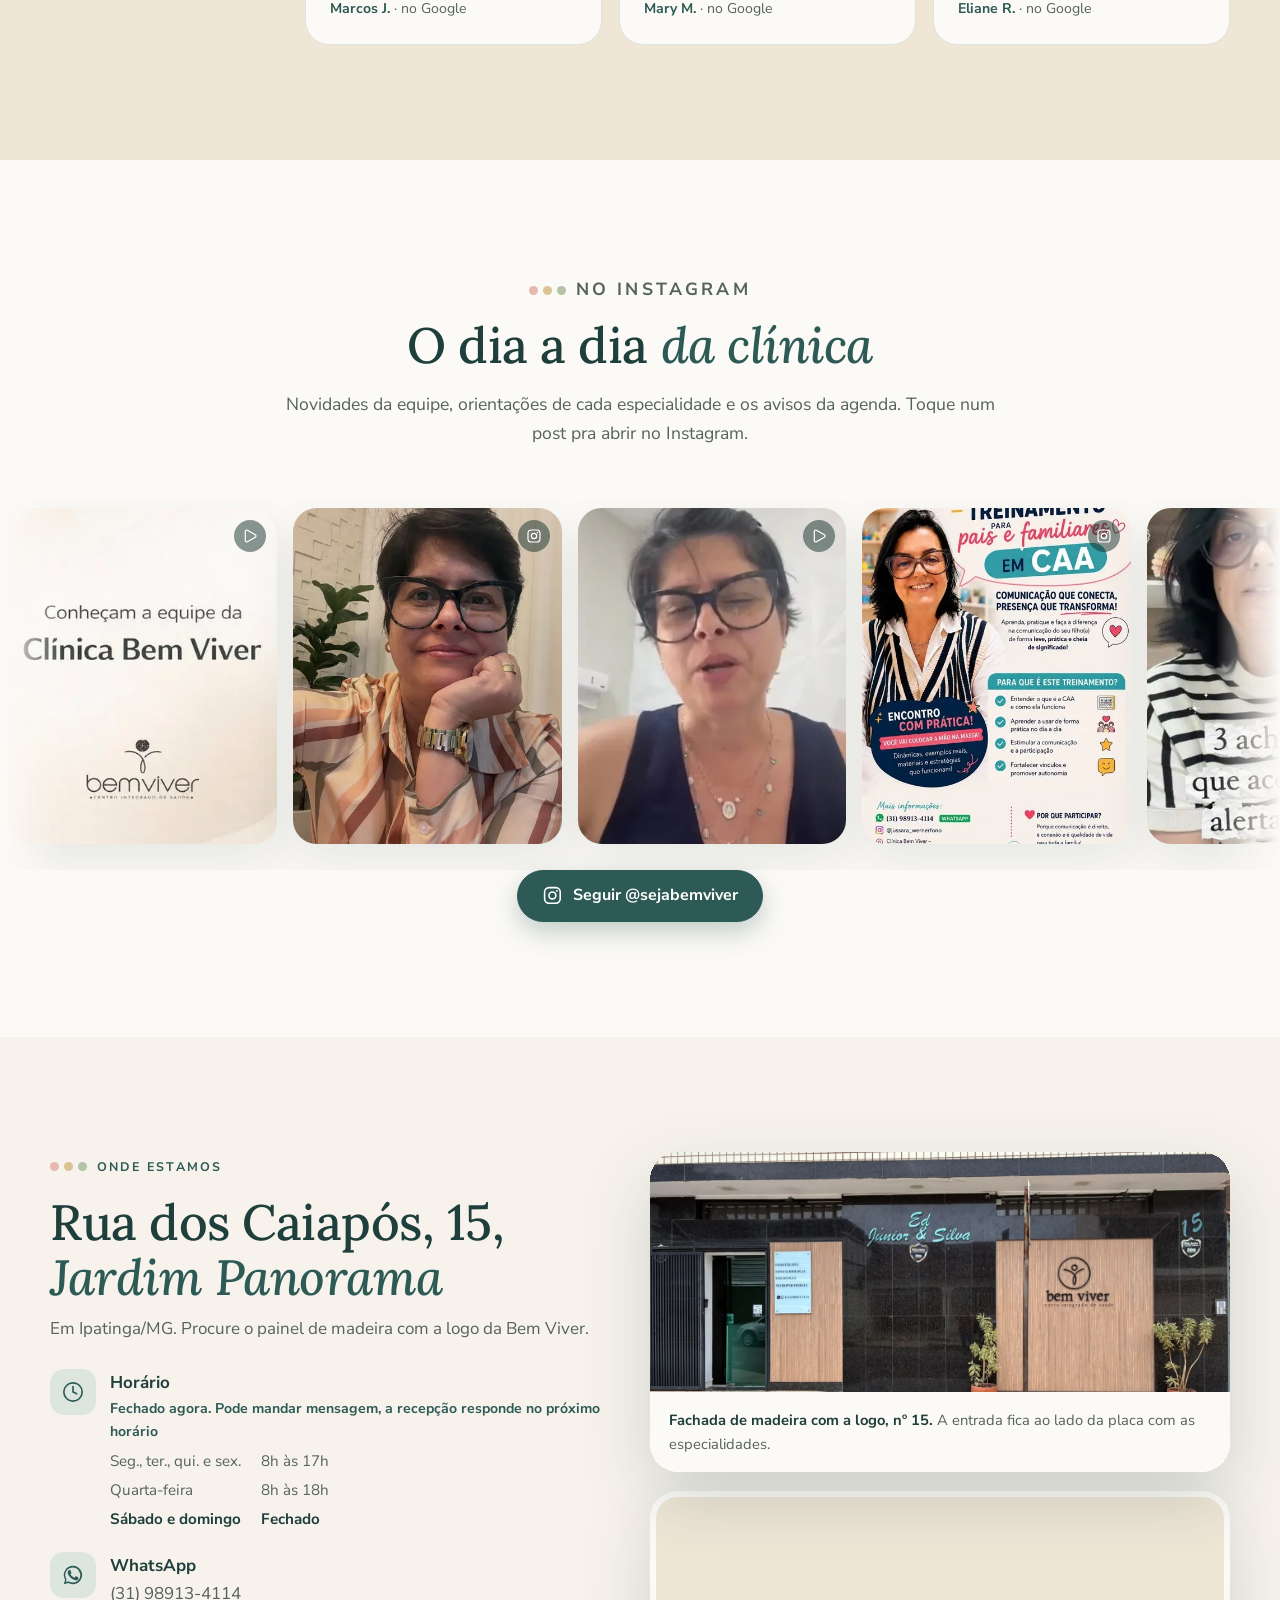
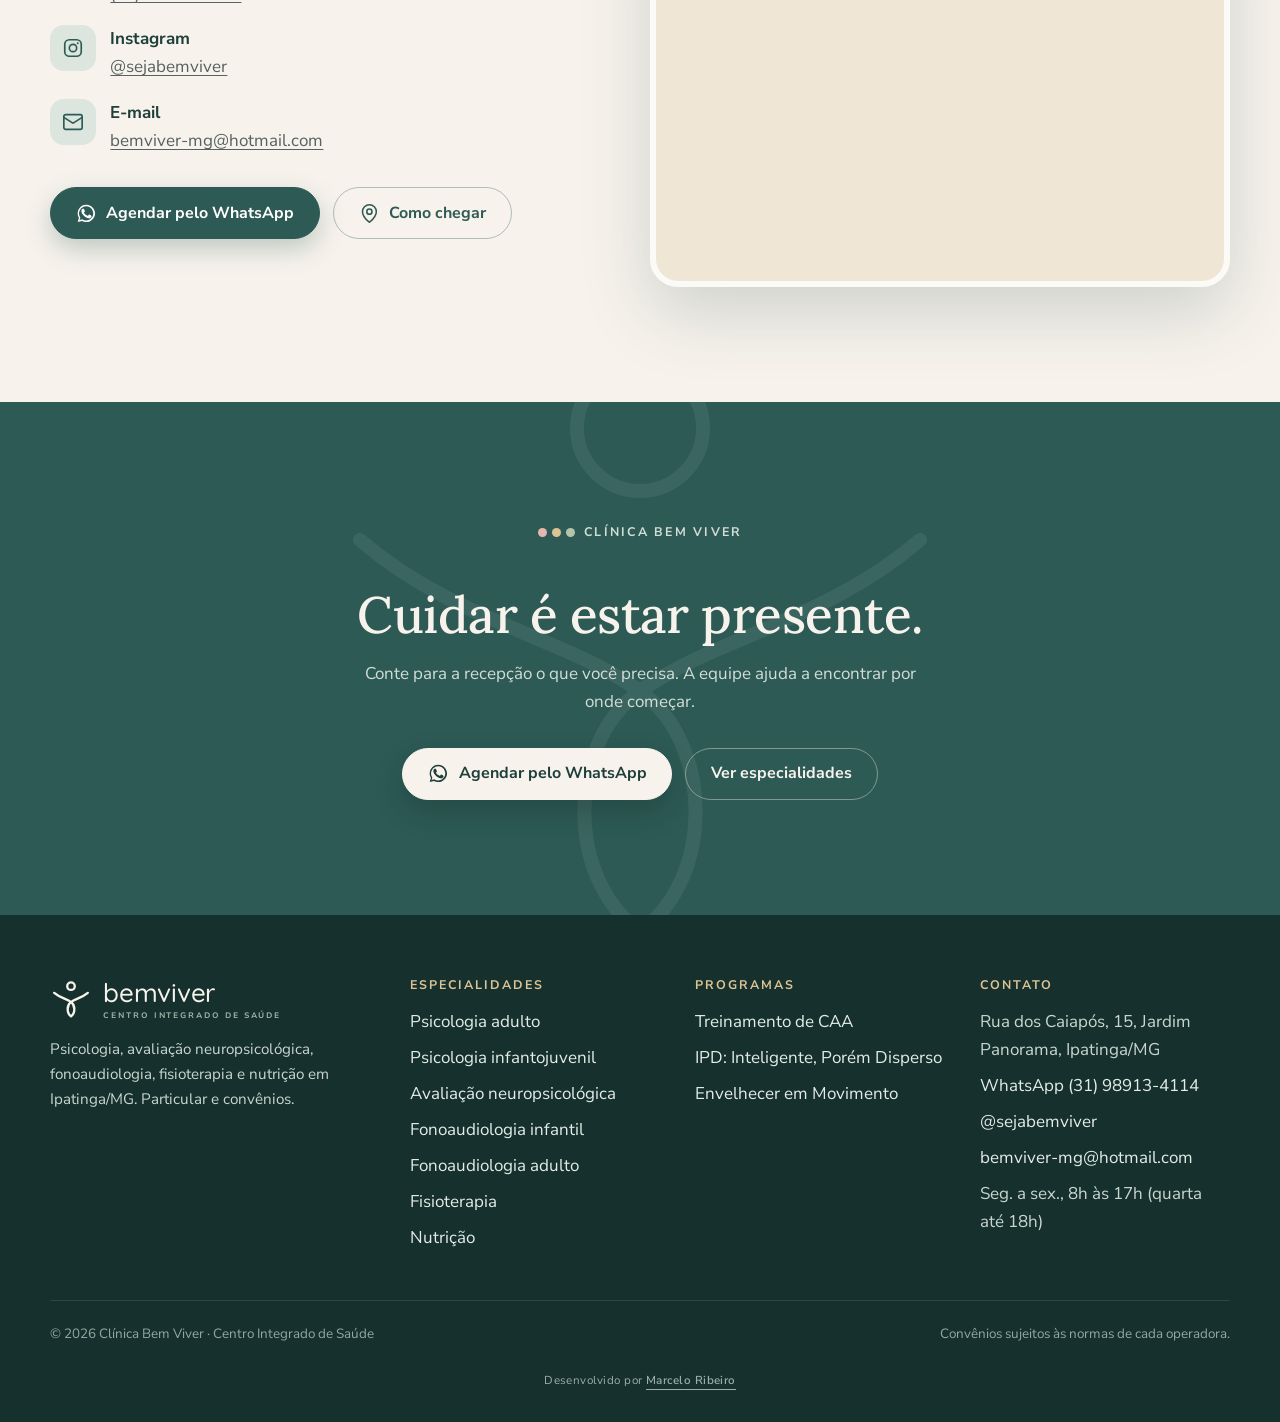
==== commit dec5d3d8: "Google Analytics 4" ====
--- a/index.html
+++ b/index.html
@@ -1,6 +1,14 @@
 <!doctype html>
 <html lang="pt-BR">
 <head>
+<!-- Google Analytics 4 (04/11/2026): conta os toques no WhatsApp pela medição otimizada -->
+<script async src="https://www.googletagmanager.com/gtag/js?id=G-WRZ7HY3TYR"></script>
+<script>
+  window.dataLayer = window.dataLayer || [];
+  function gtag(){dataLayer.push(arguments);}
+  gtag('js', new Date());
+  gtag('config', 'G-WRZ7HY3TYR');
+</script>
 <meta charset="utf-8">
 <meta name="viewport" content="width=device-width, initial-scale=1">
 <!-- Abertura: uma vez por sessao, nunca com #ancora na URL. Com "reduzir movimento"
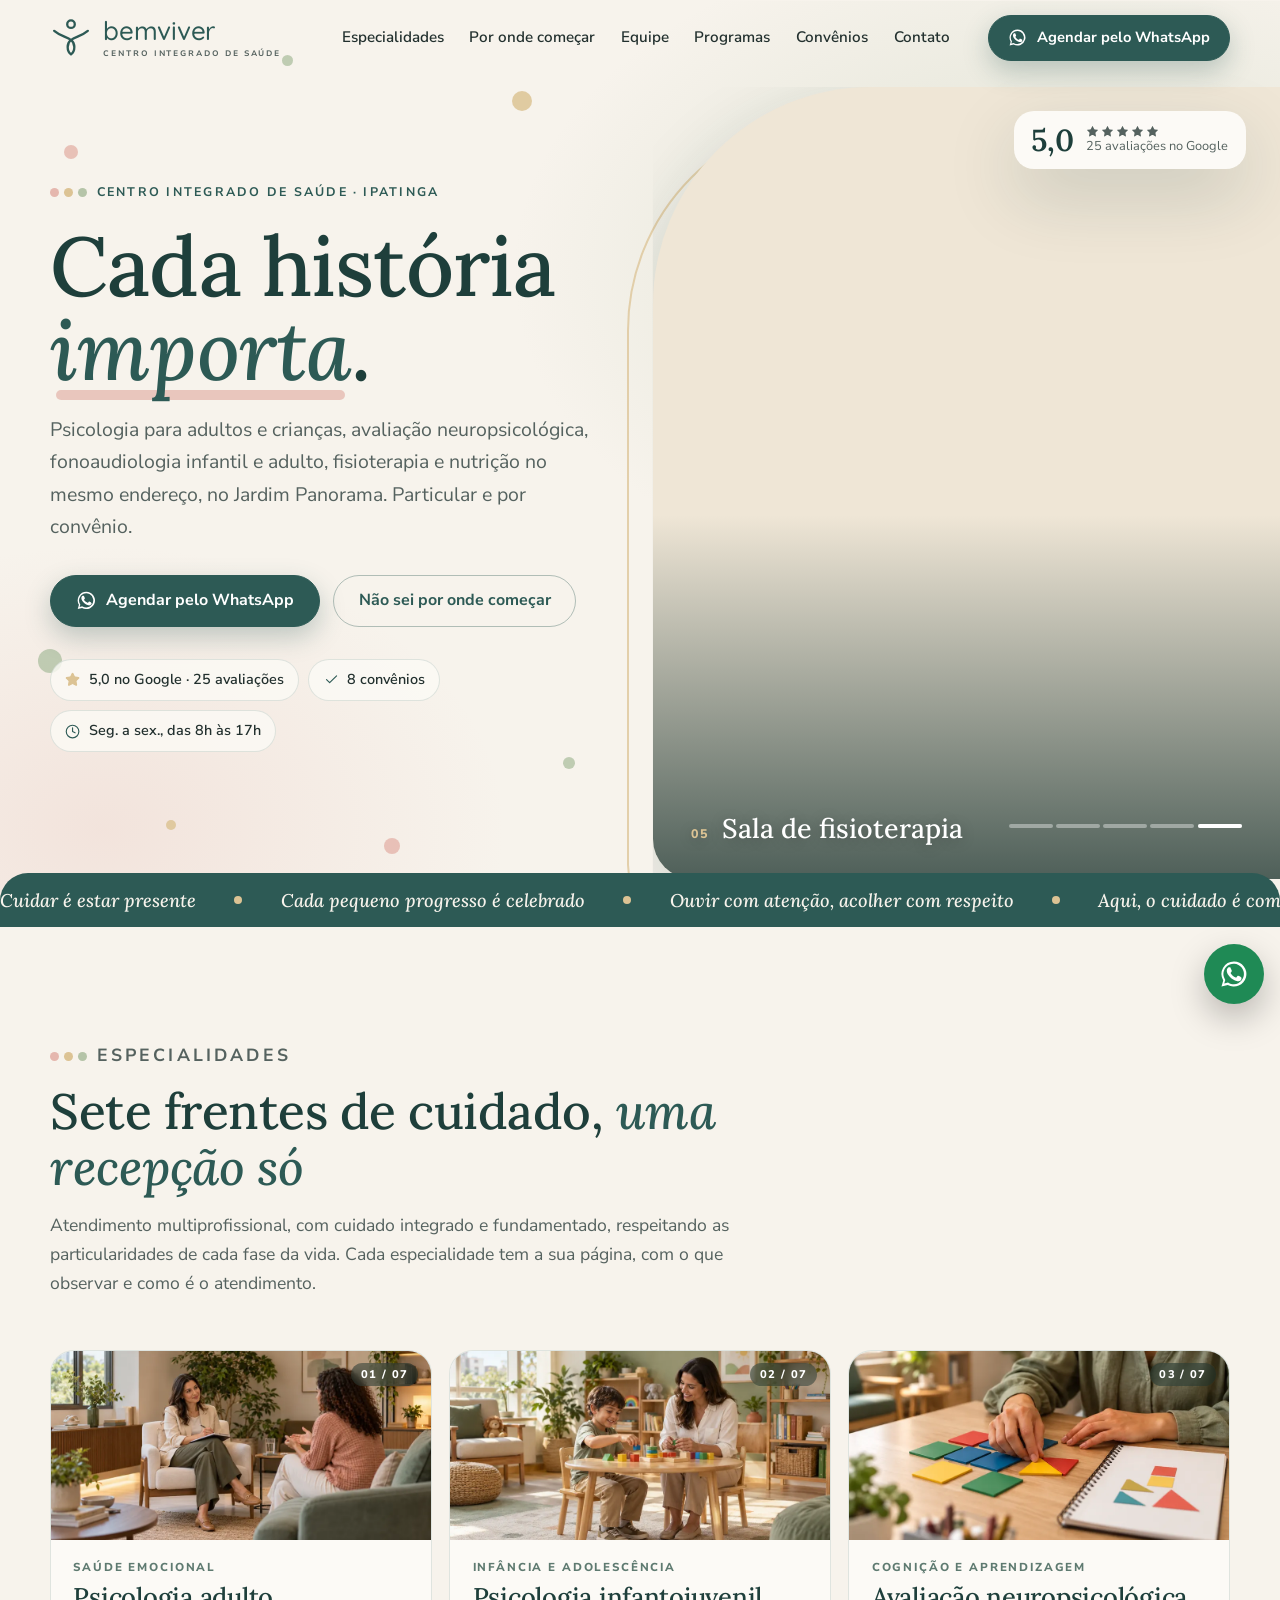
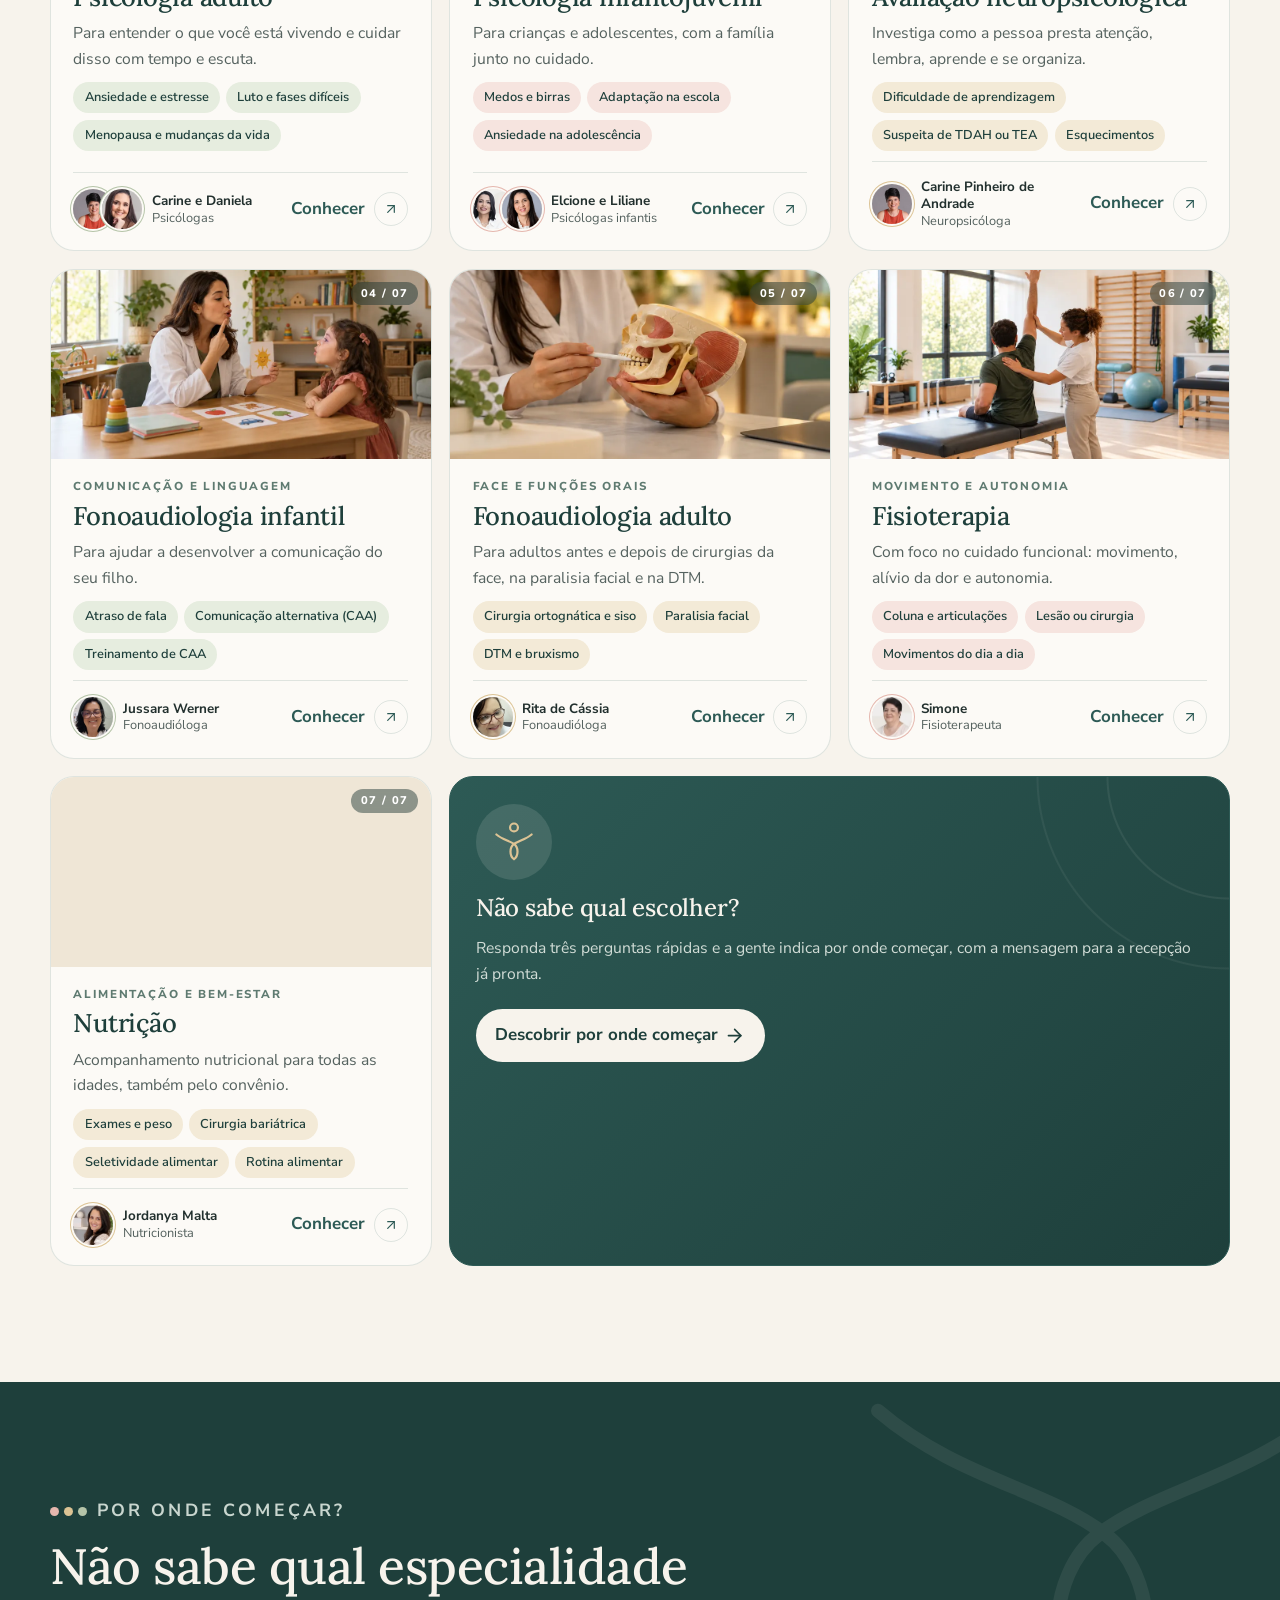
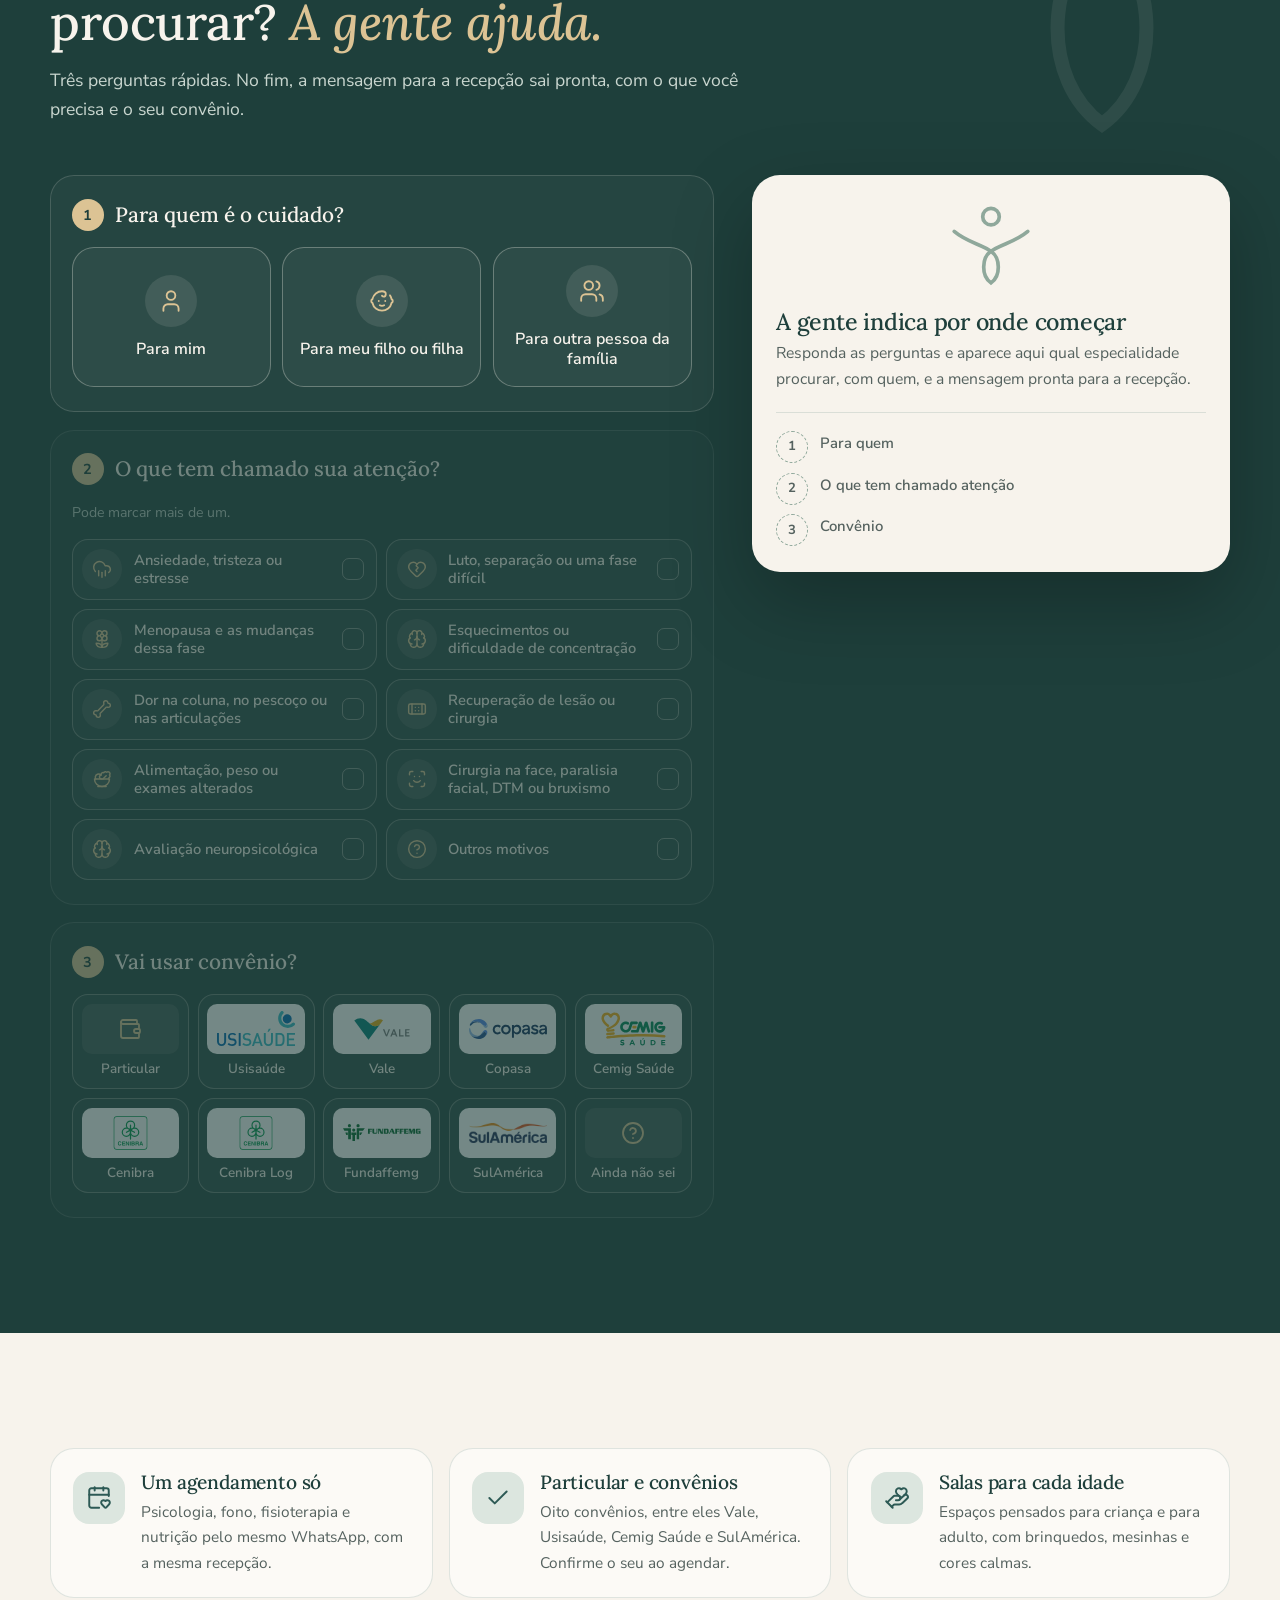
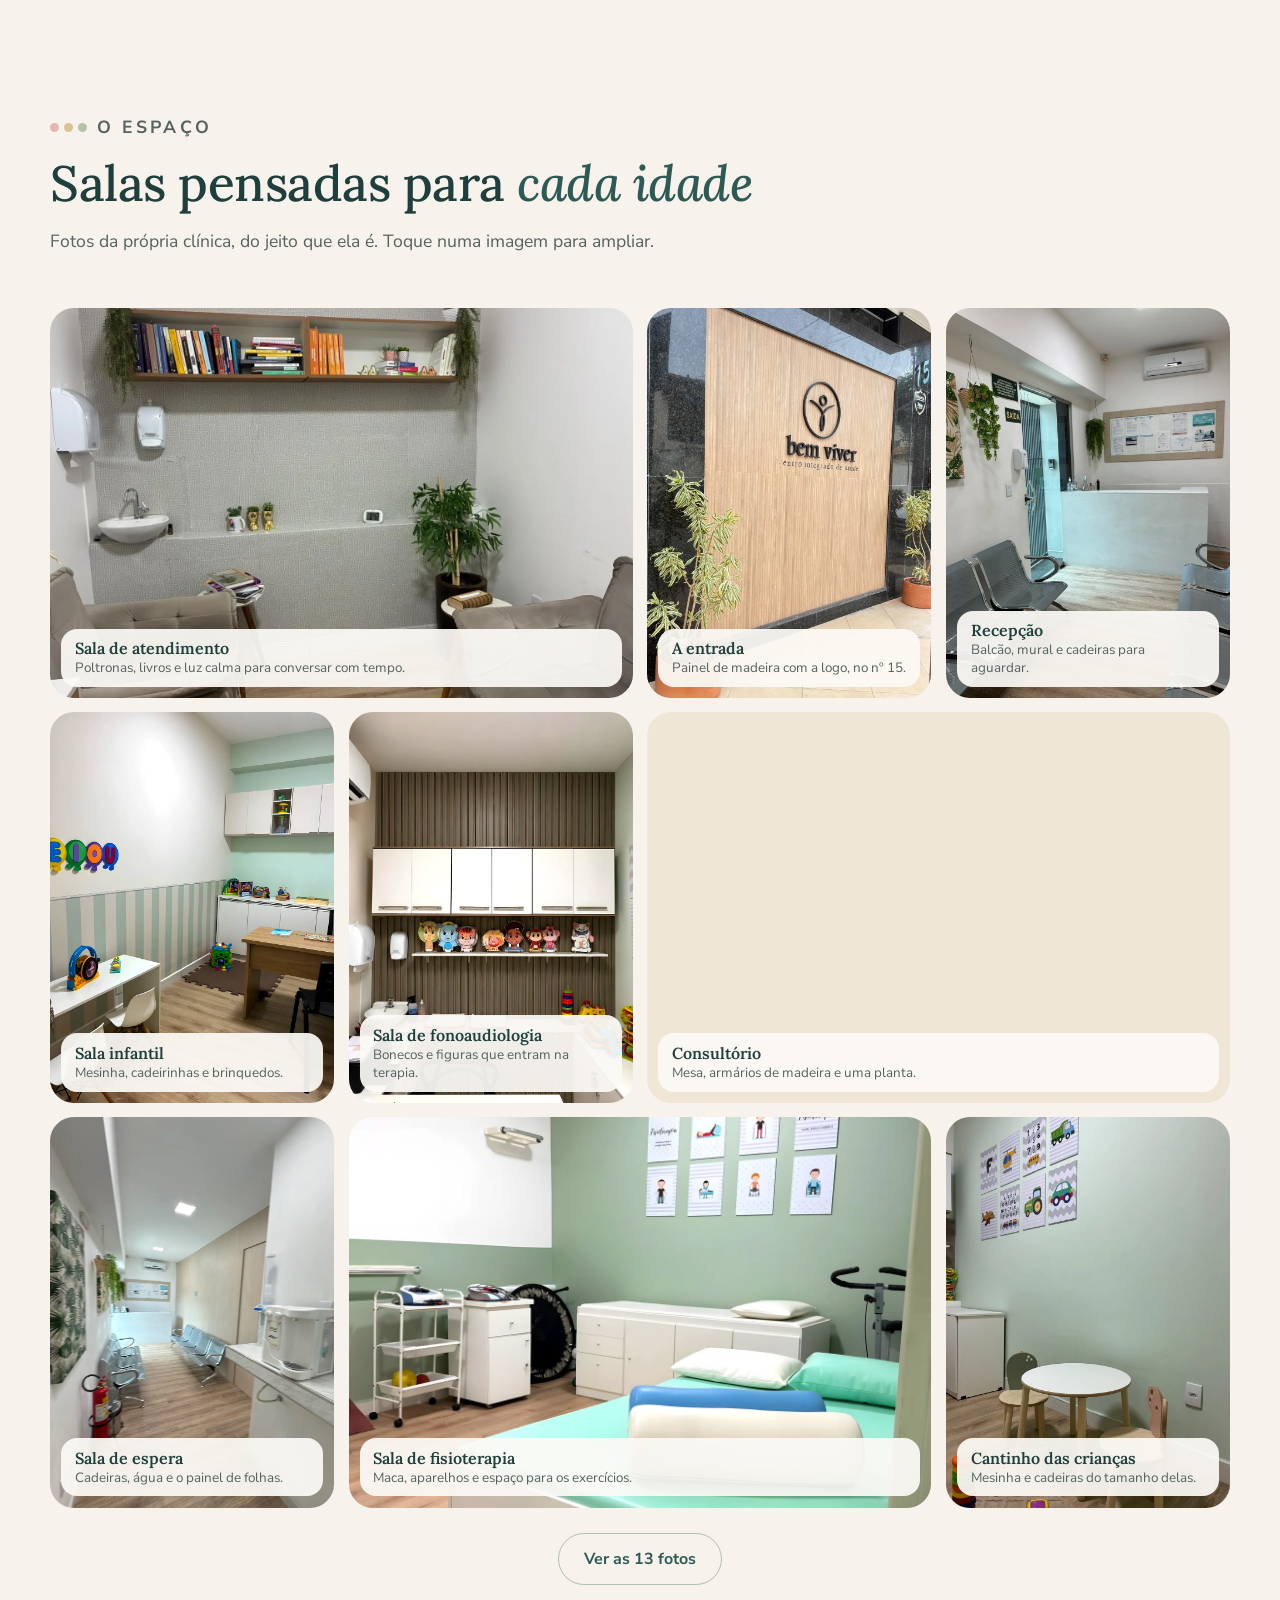
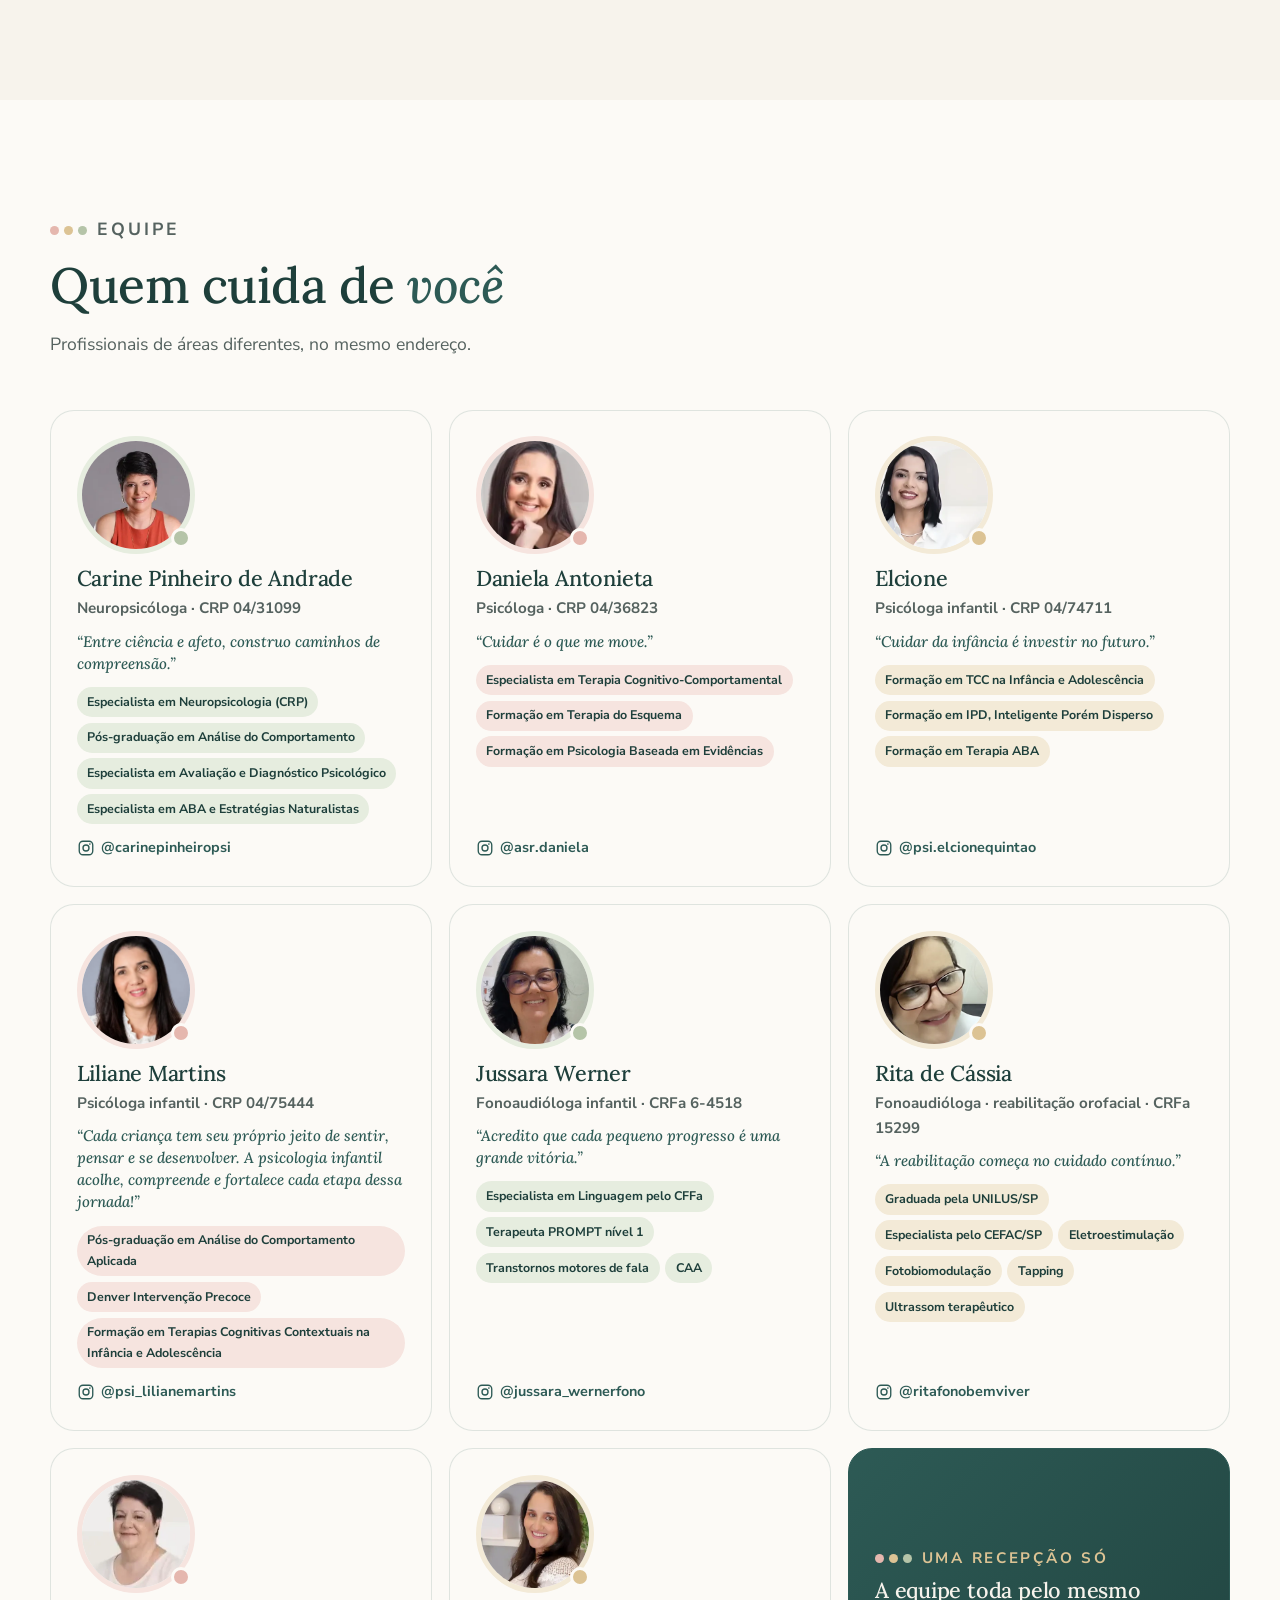
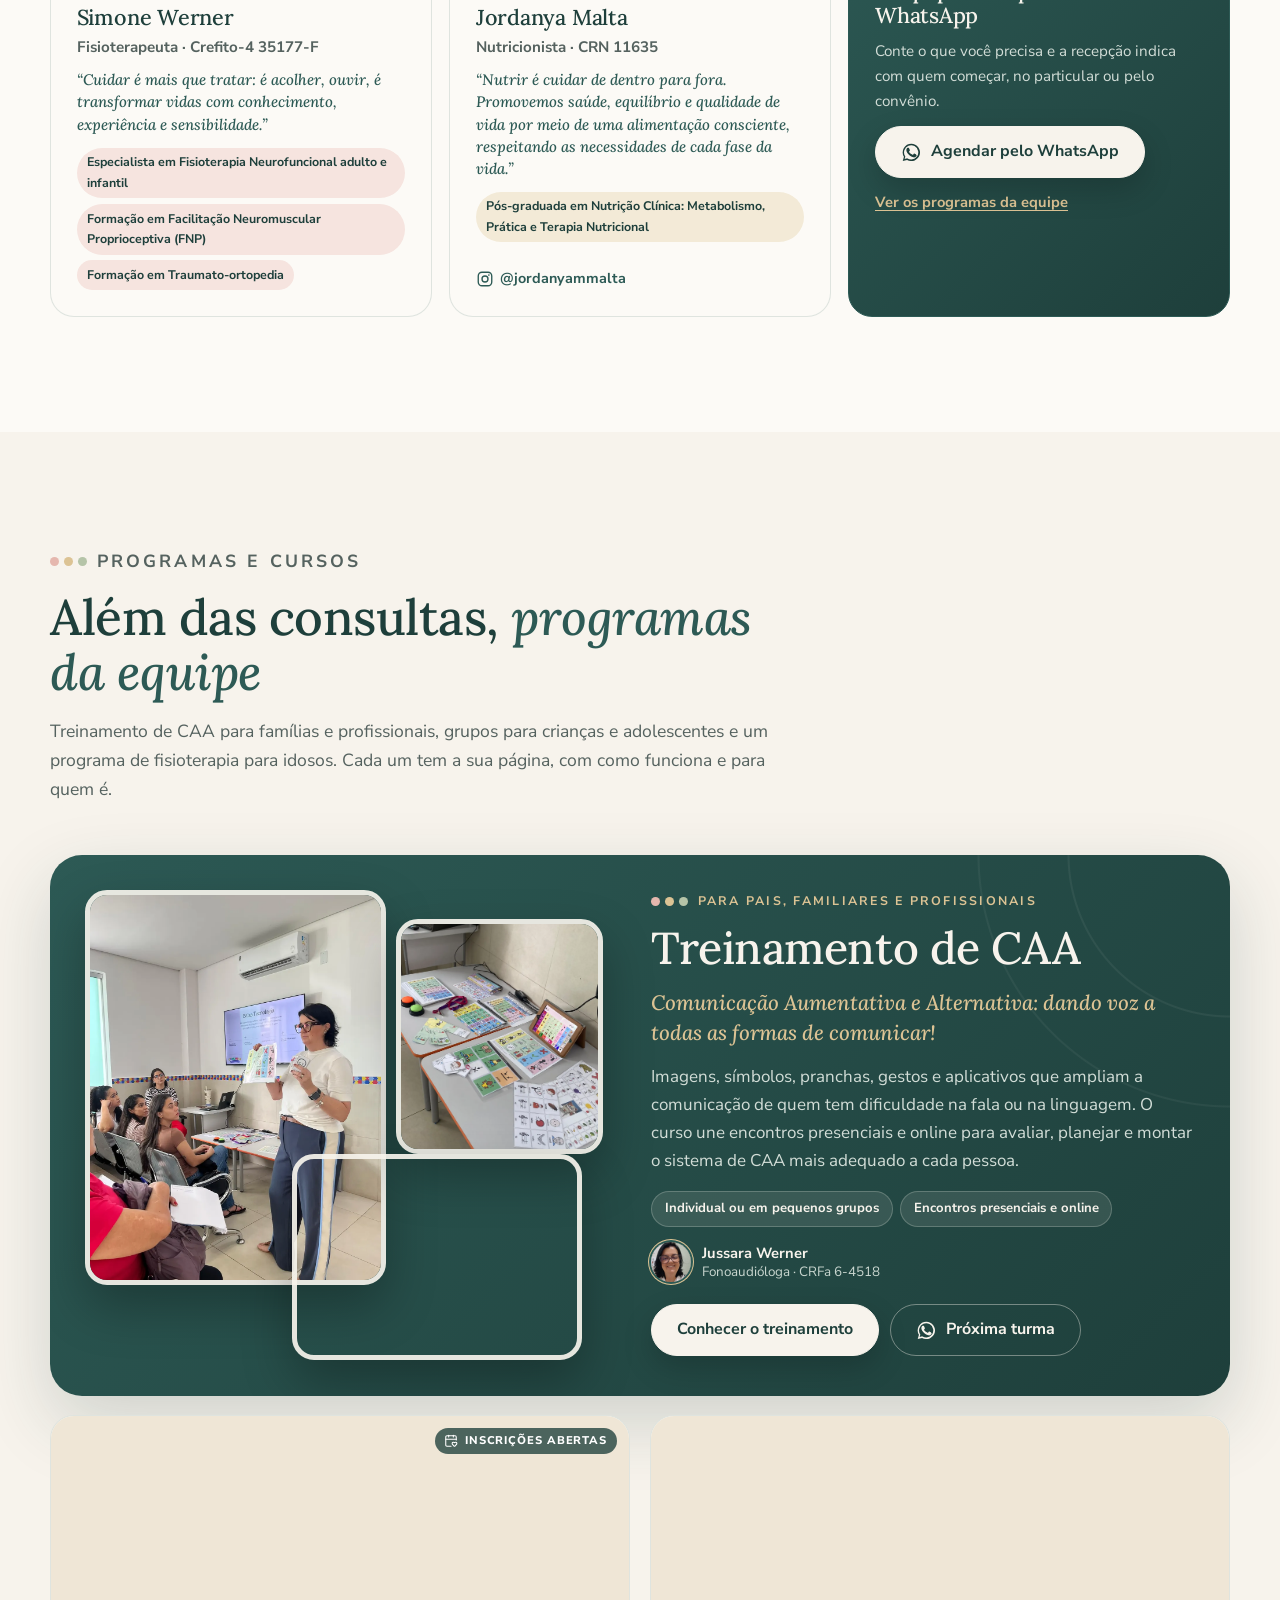
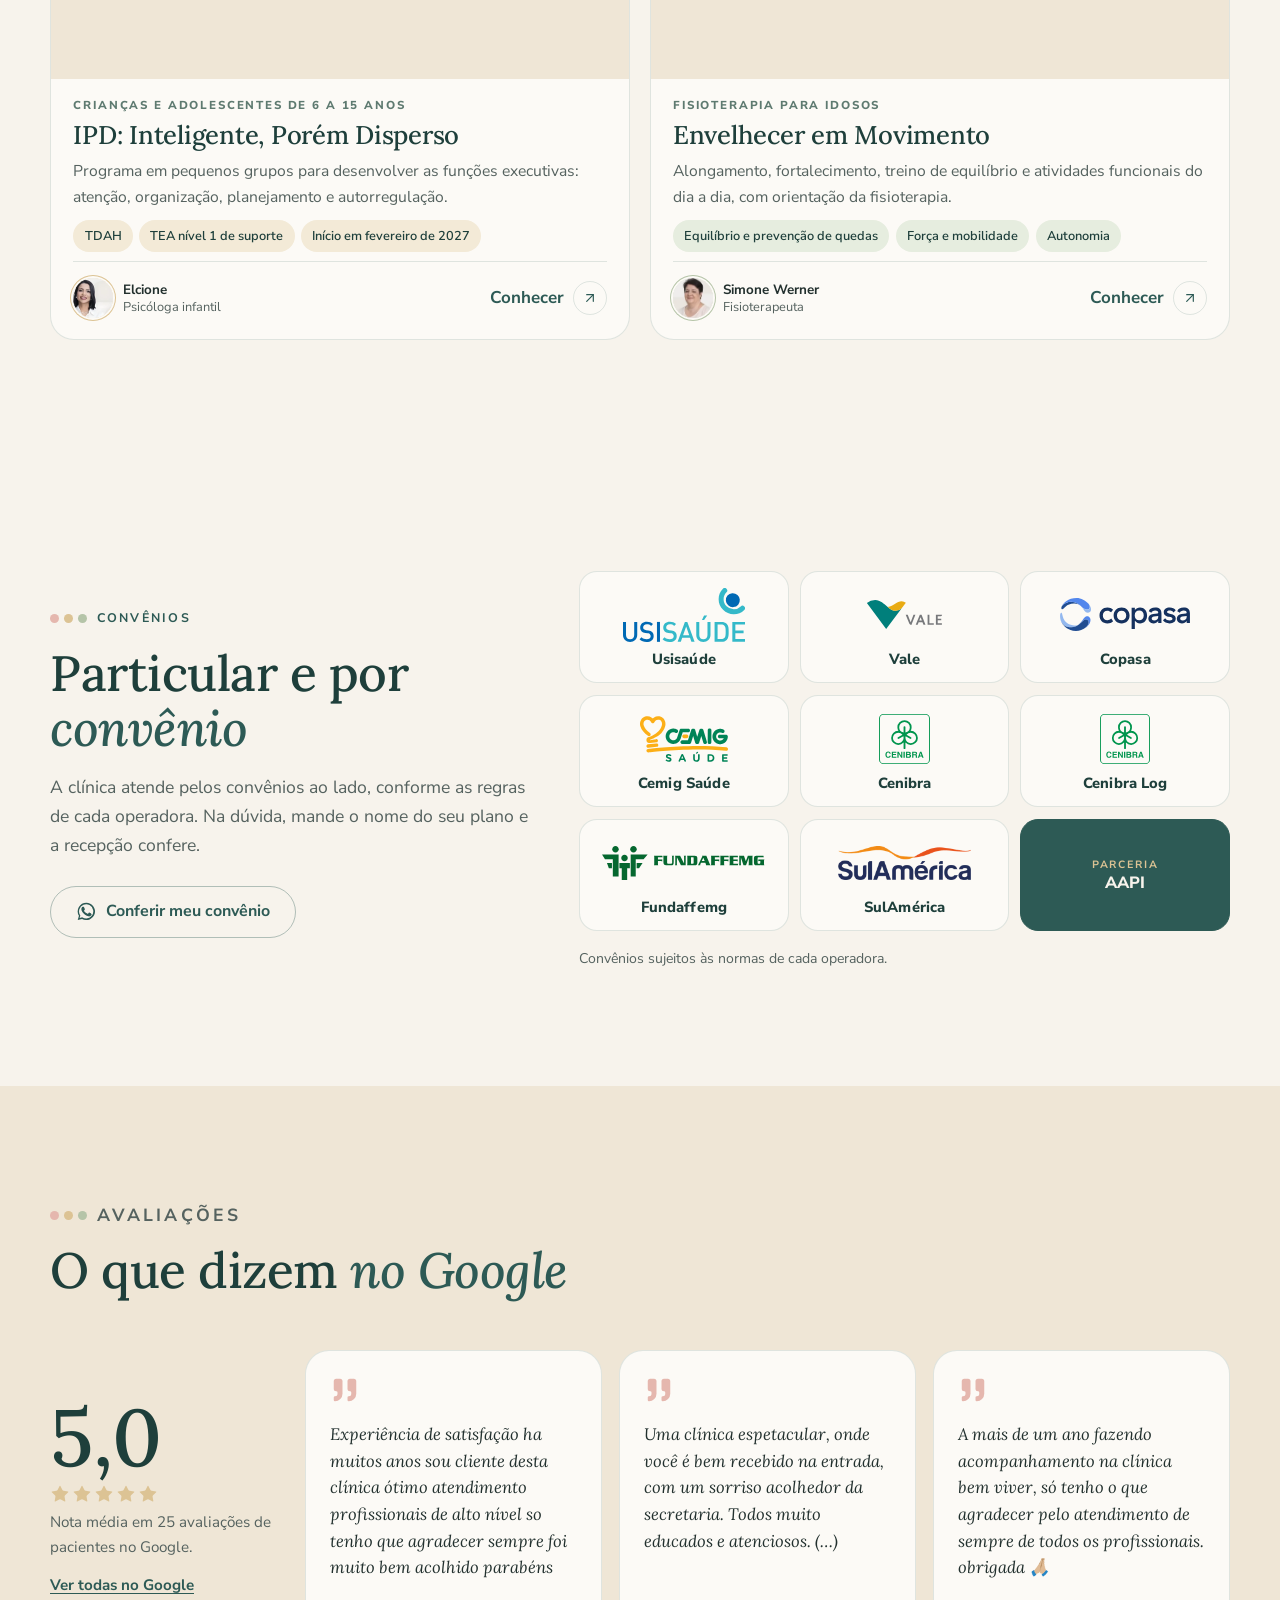
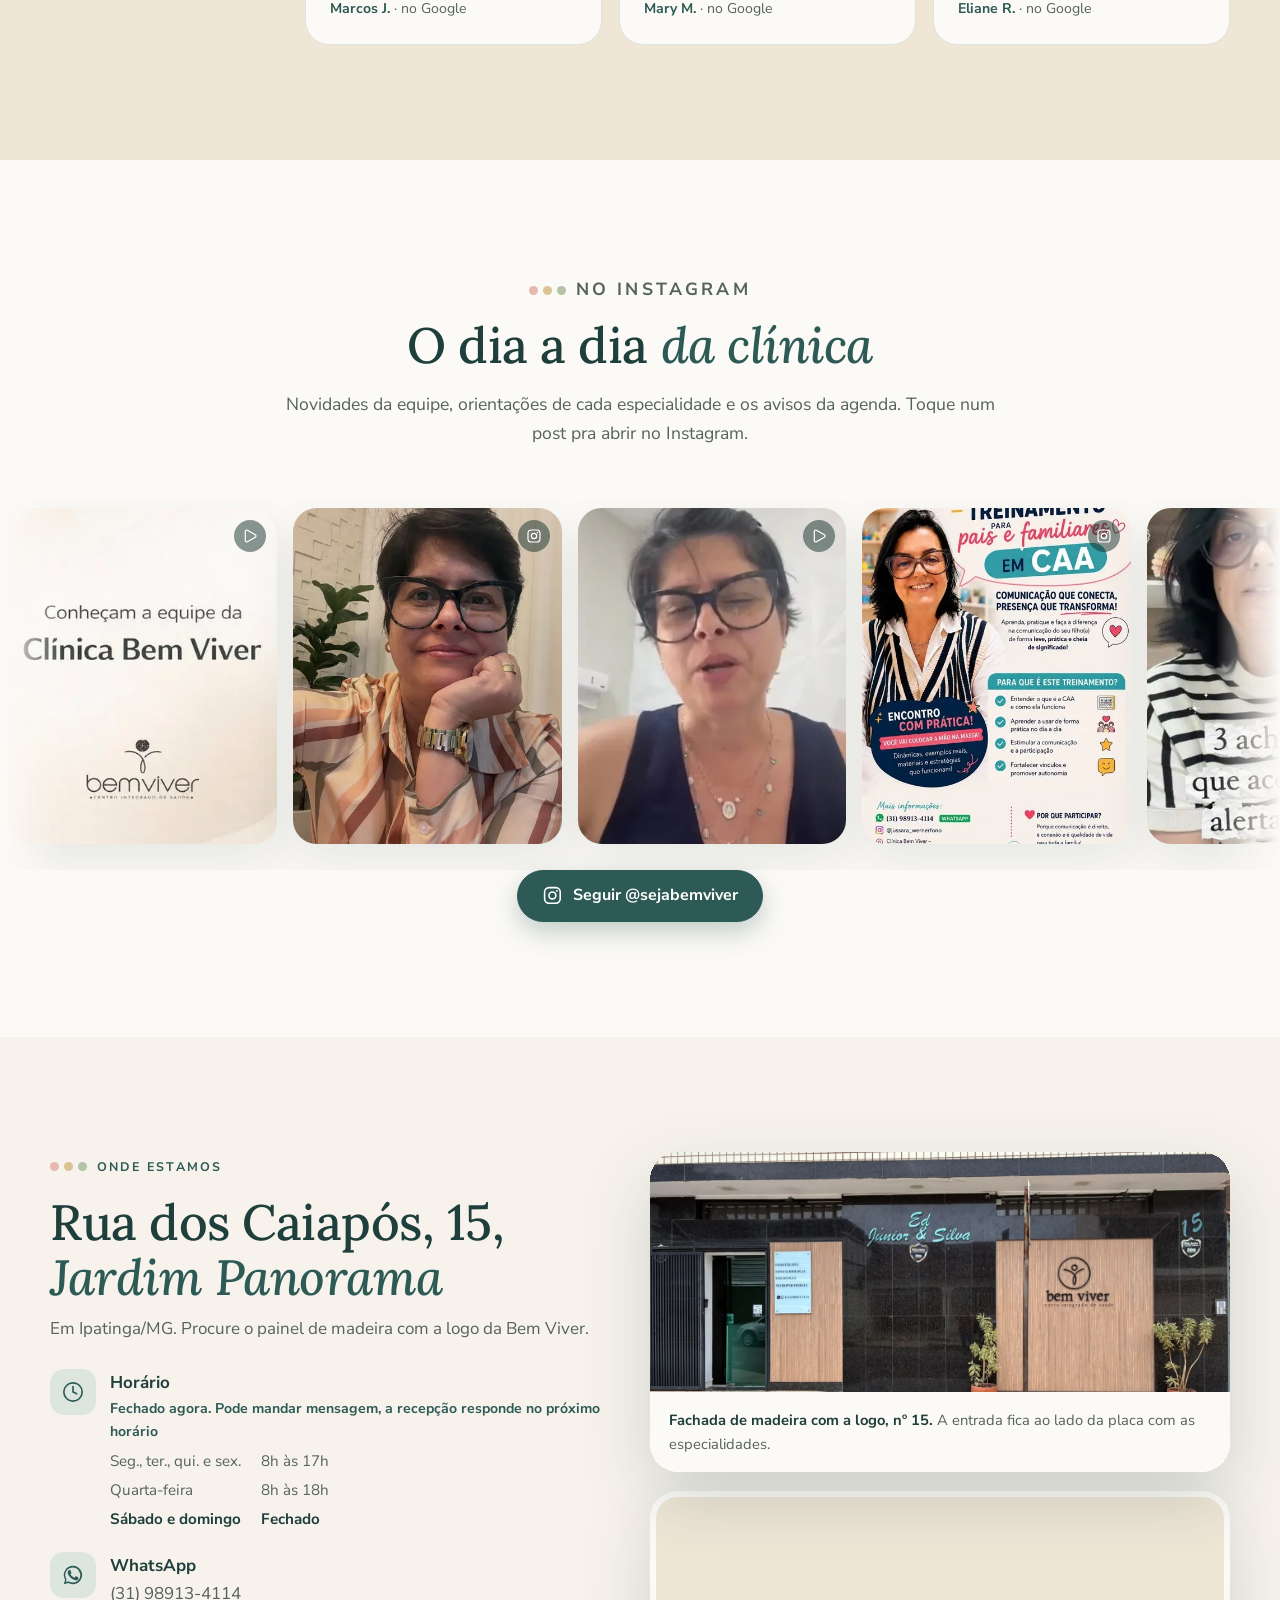
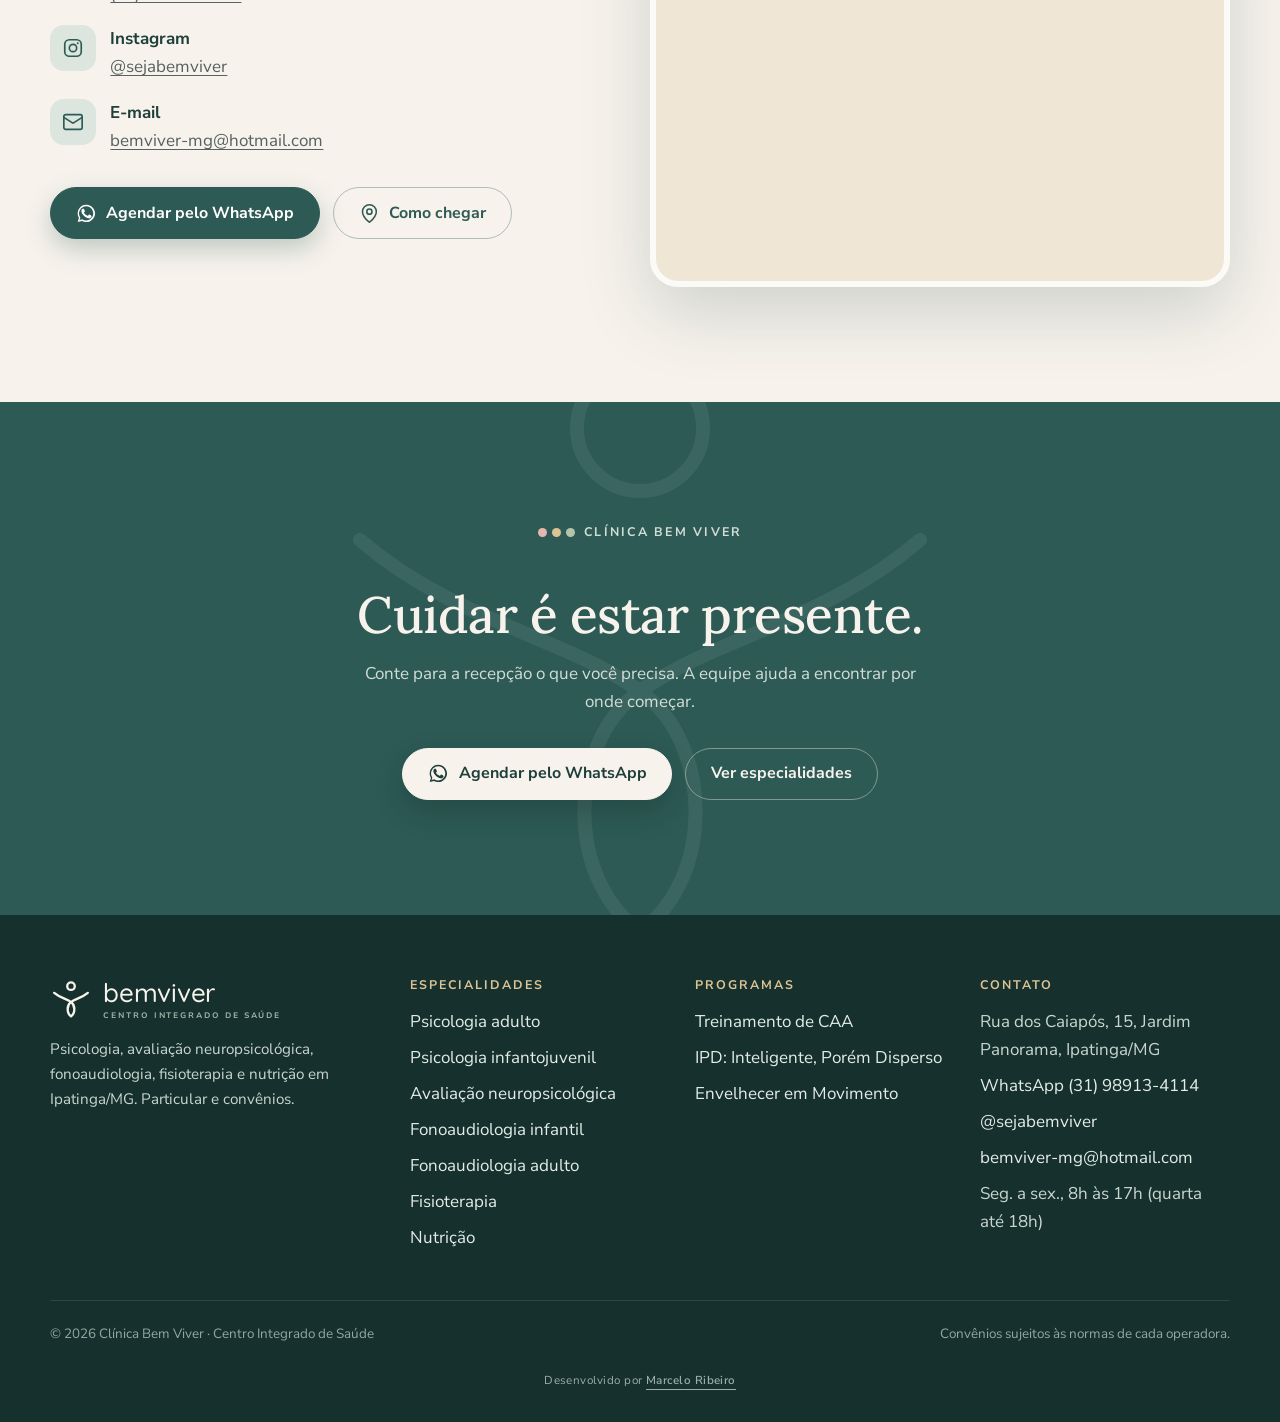
==== commit e5bad641: "Microsoft Clarity" ====
--- a/index.html
+++ b/index.html
@@ -8,6 +8,14 @@
   function gtag(){dataLayer.push(arguments);}
   gtag('js', new Date());
   gtag('config', 'G-WRZ7HY3TYR');
+</script>
+<!-- Microsoft Clarity (04/11/2026): gravação das visitas e mapa de calor -->
+<script type="text/javascript">
+  (function(c,l,a,r,i,t,y){
+    c[a]=c[a]||function(){(c[a].q=c[a].q||[]).push(arguments)};
+    t=l.createElement(r);t.async=1;t.src="https://www.clarity.ms/tag/"+i;
+    y=l.getElementsByTagName(r)[0];y.parentNode.insertBefore(t,y);
+  })(window, document, "clarity", "script", "z8gtgcn1j5");
 </script>
 <meta charset="utf-8">
 <meta name="viewport" content="width=device-width, initial-scale=1">
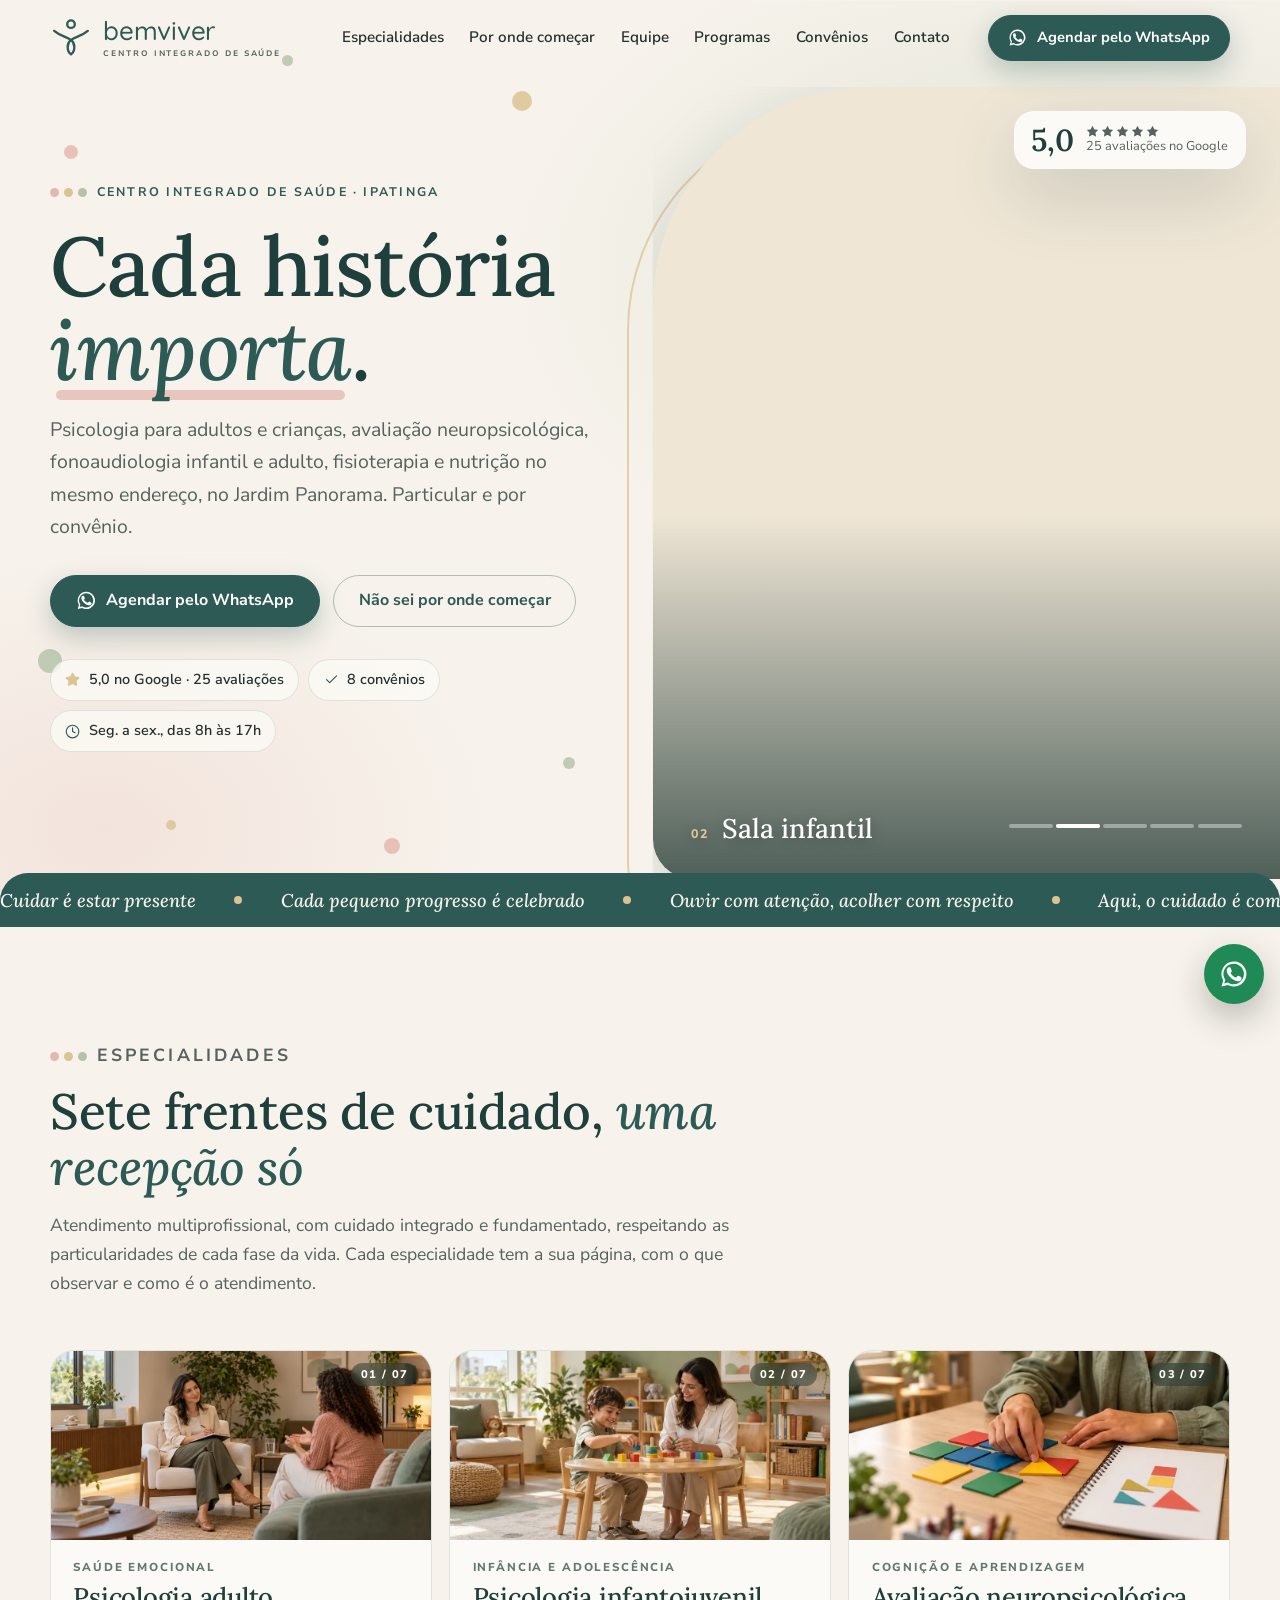
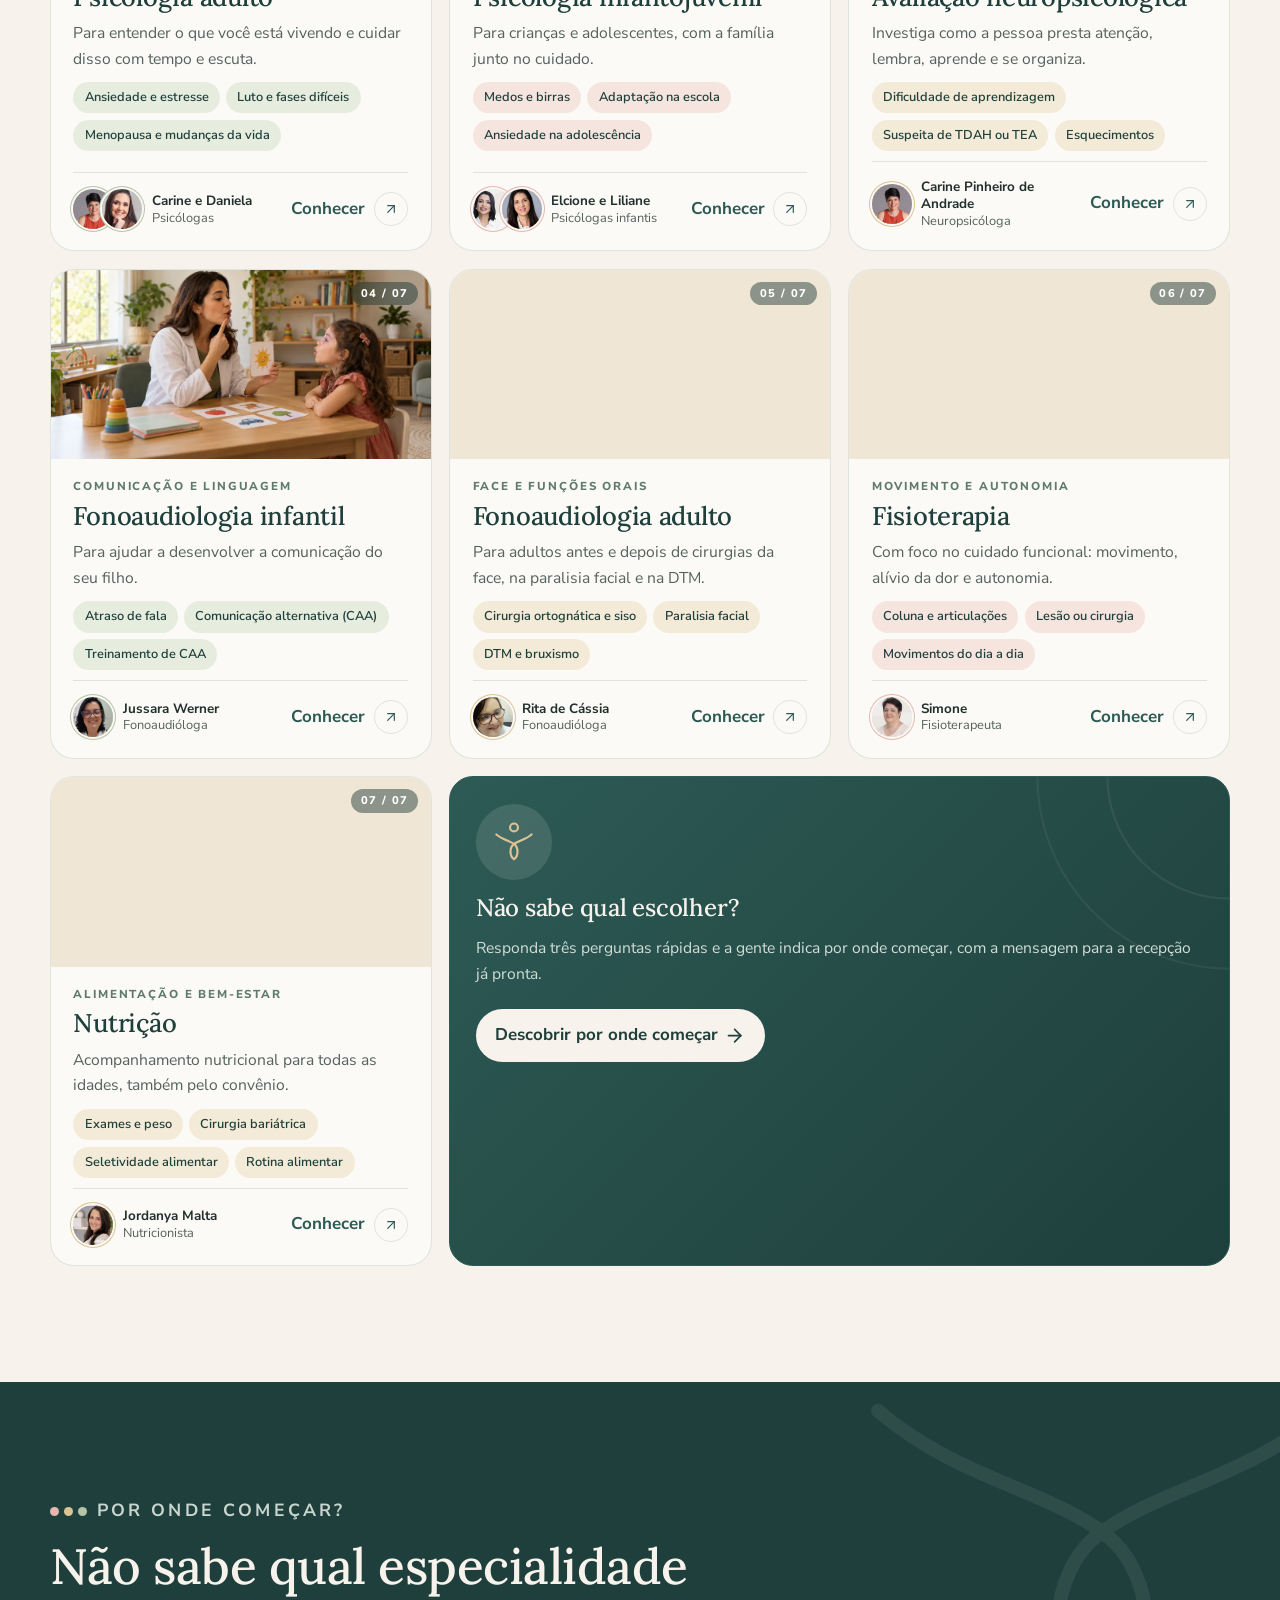
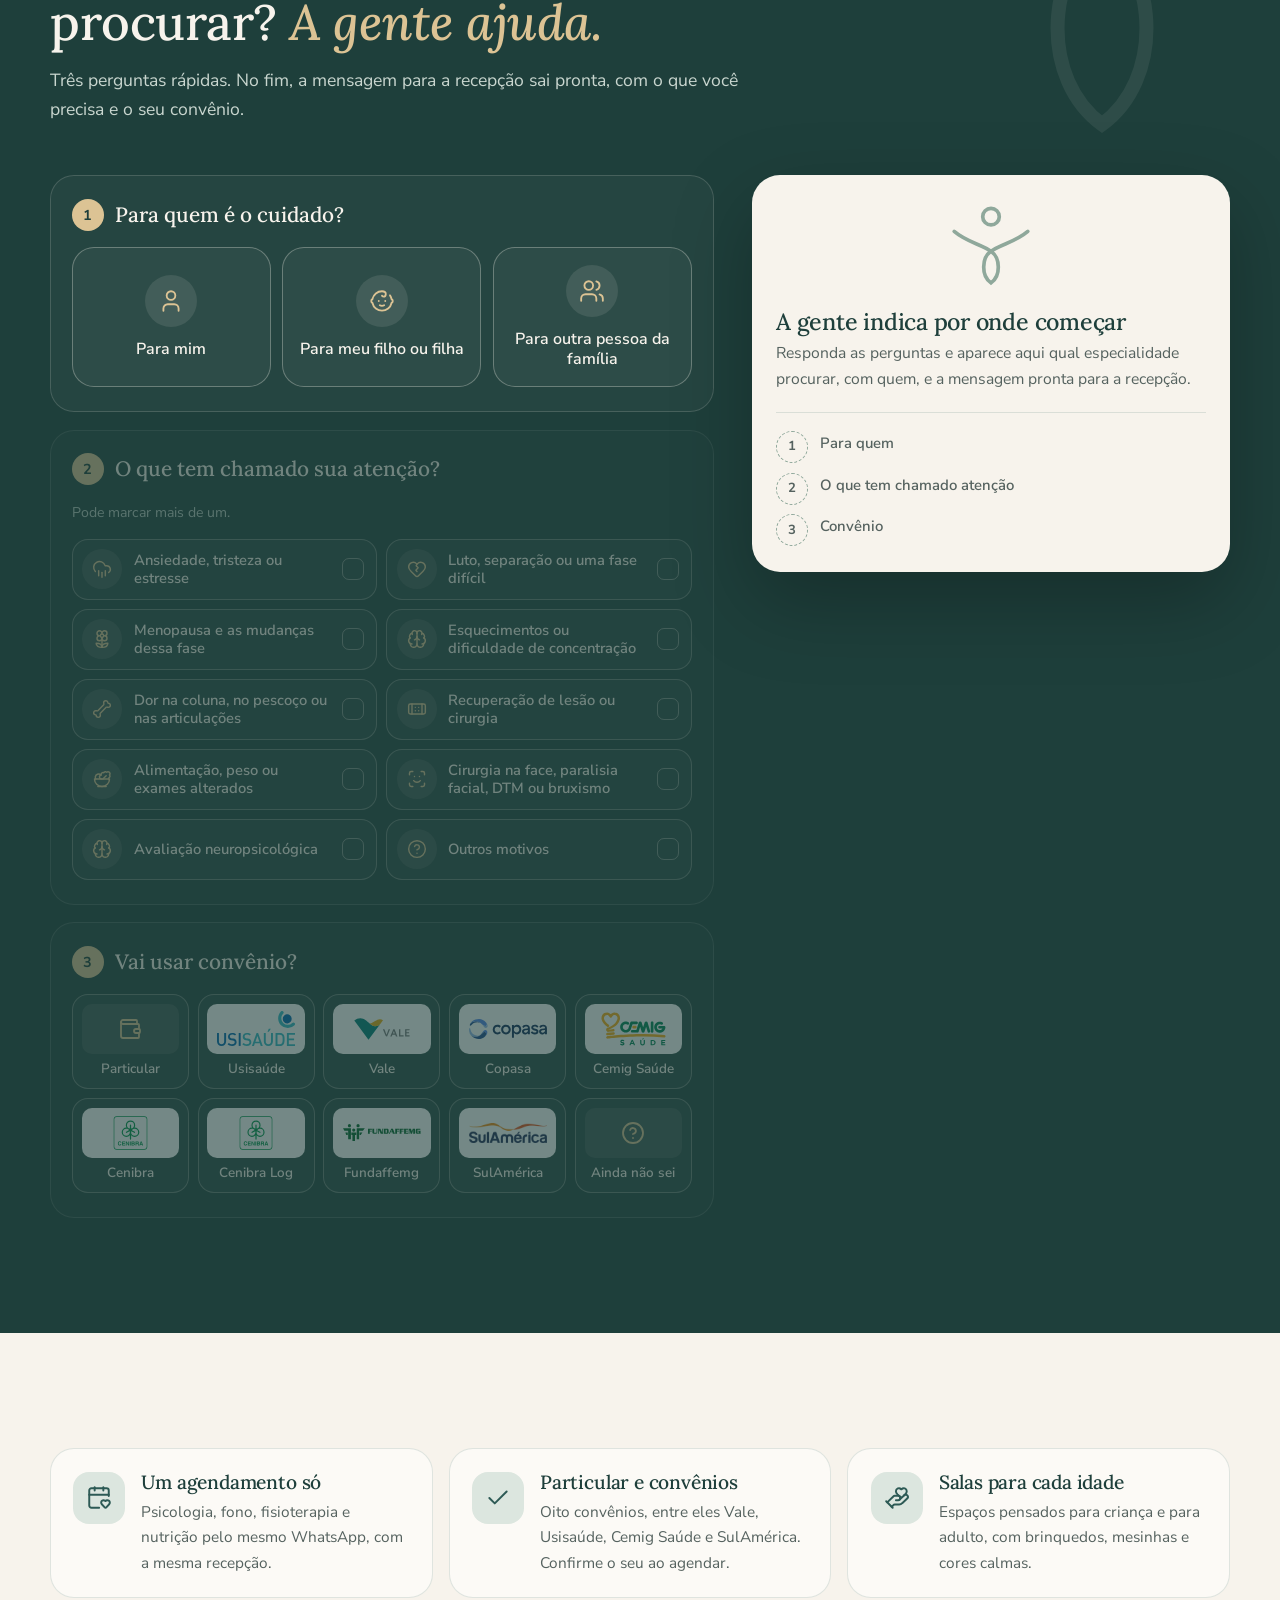
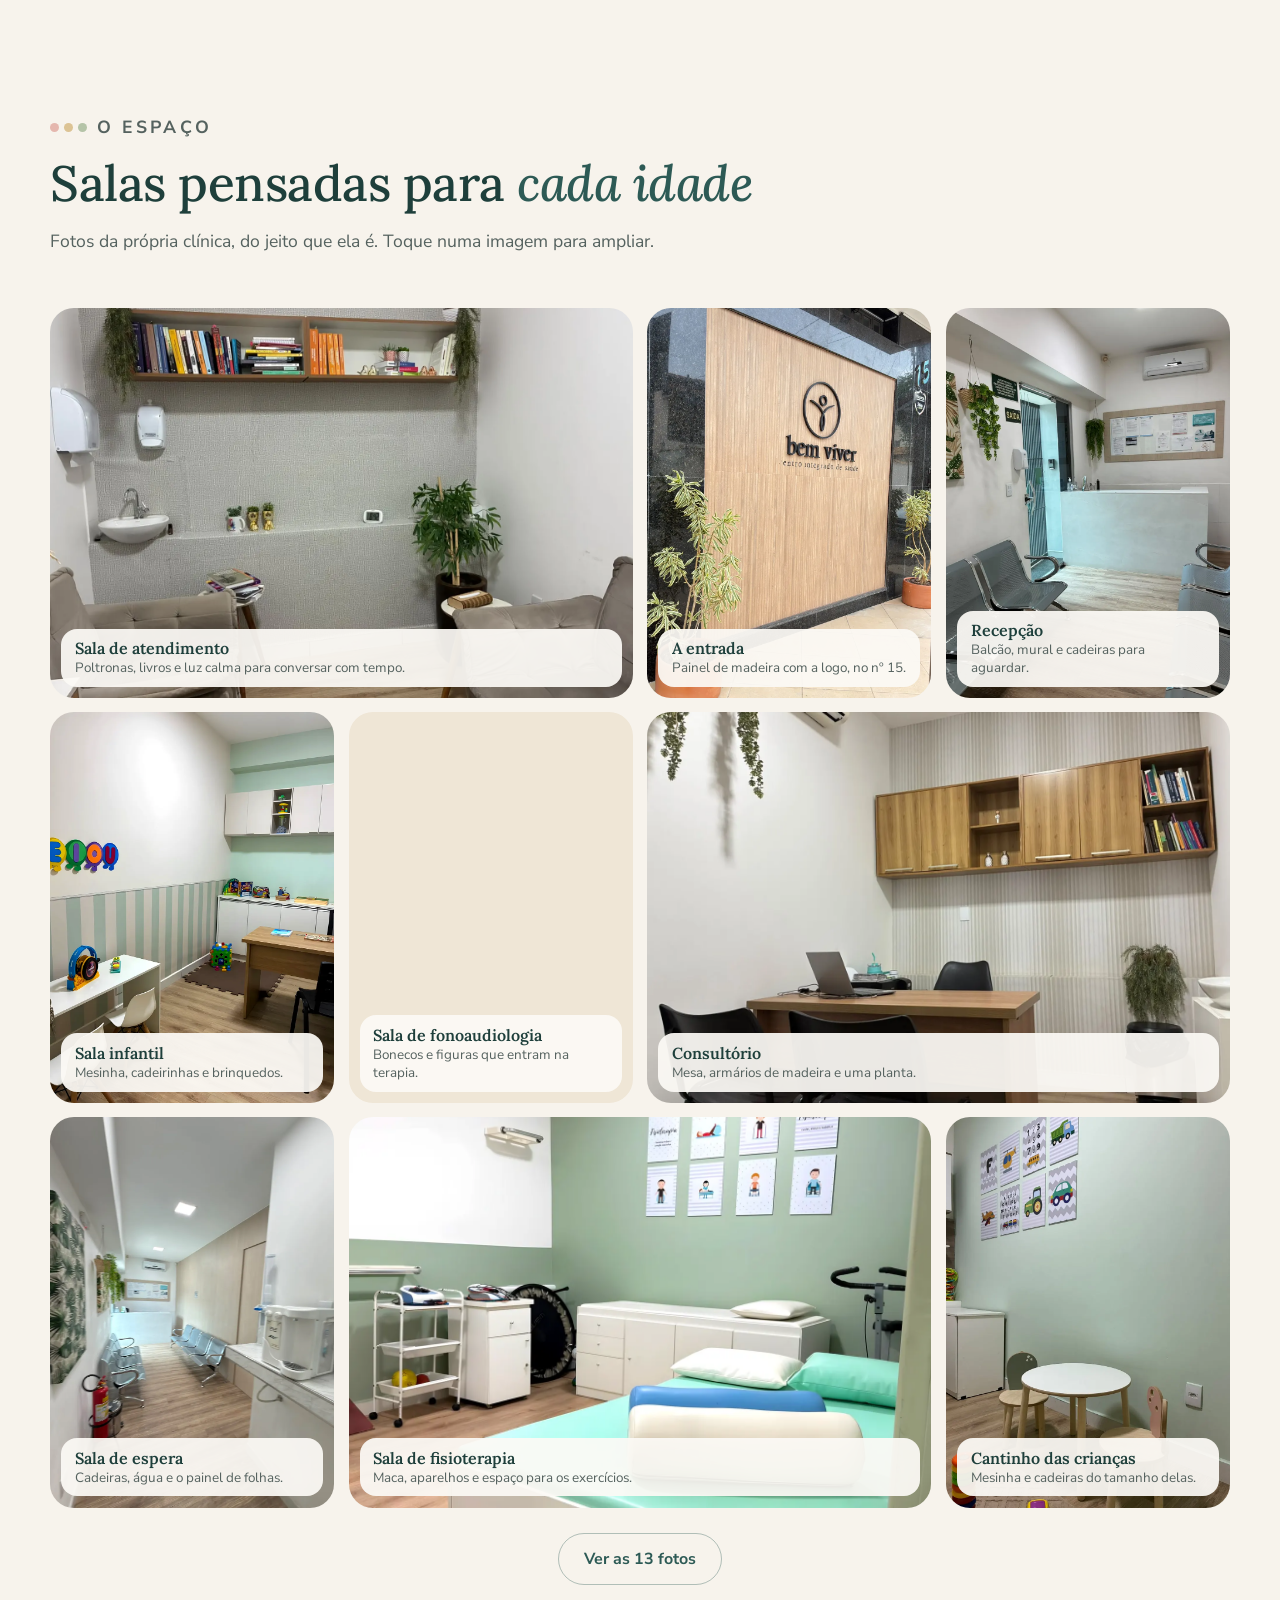
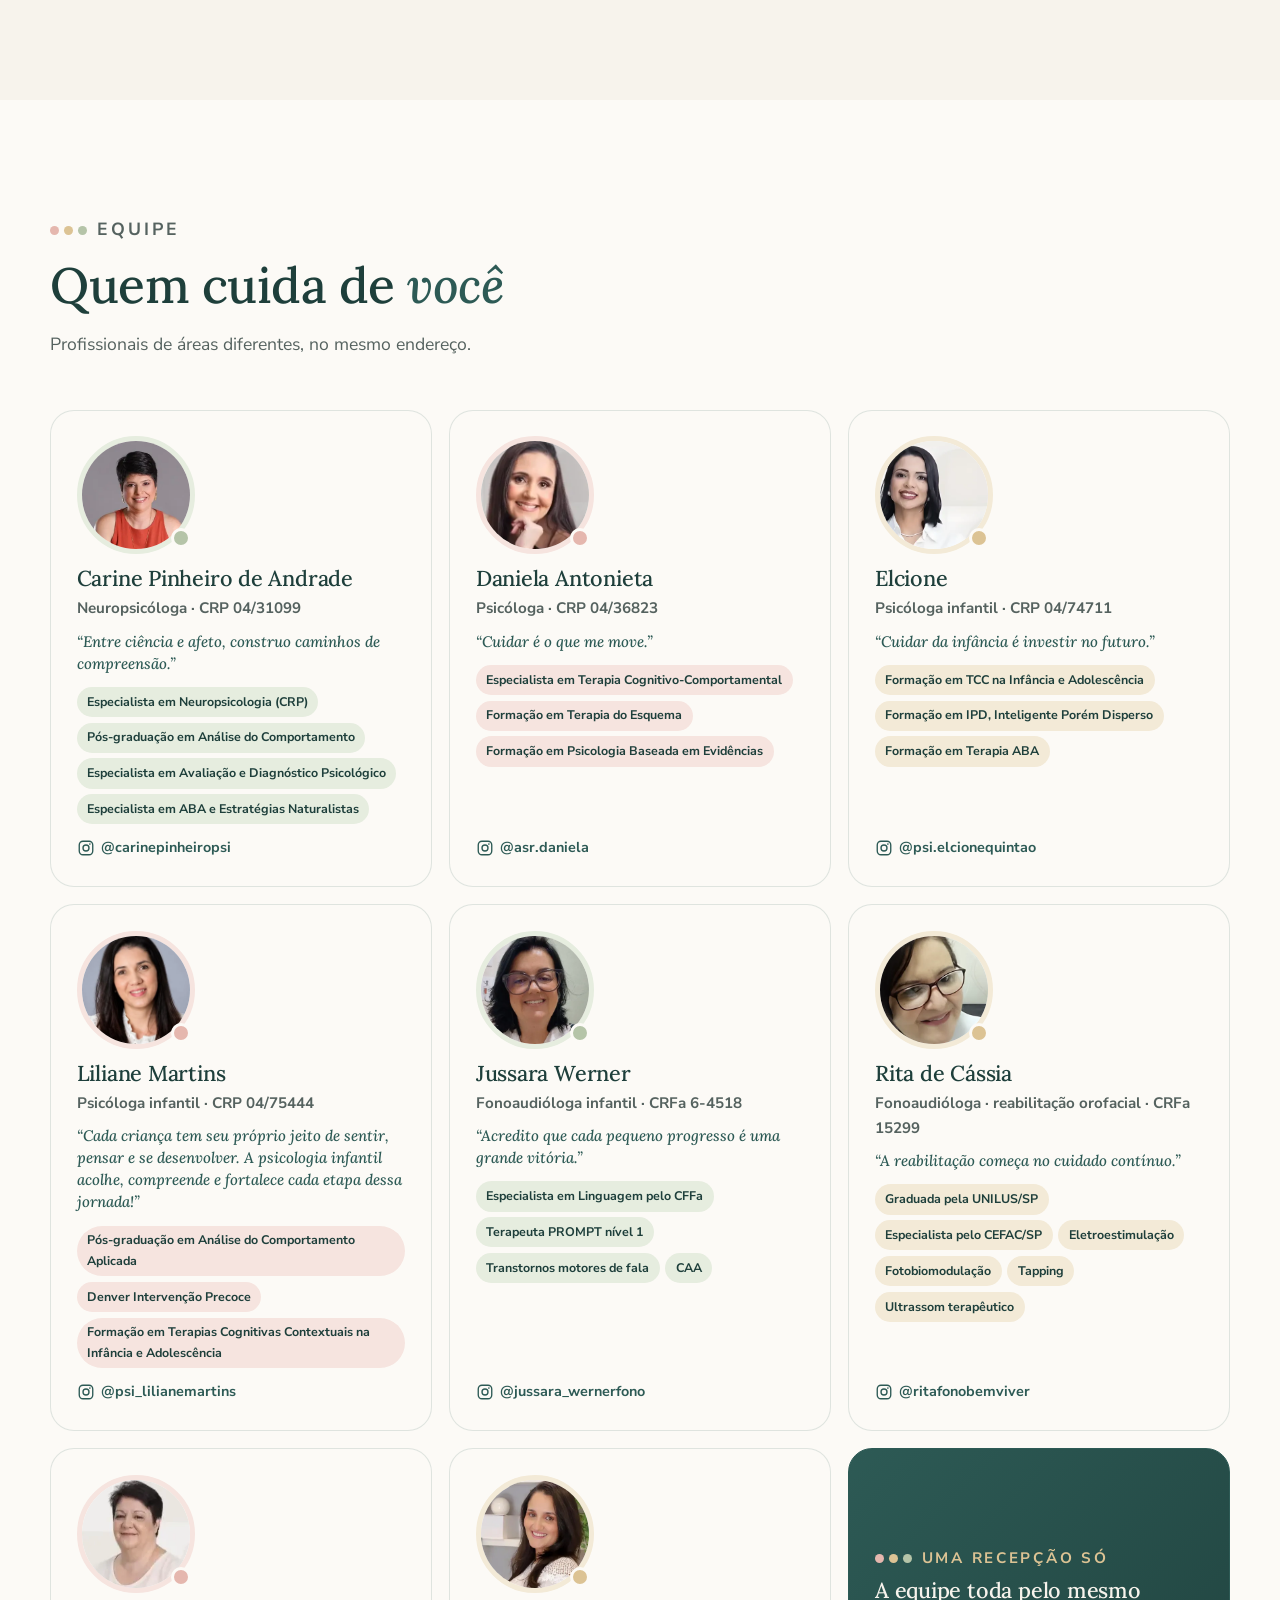
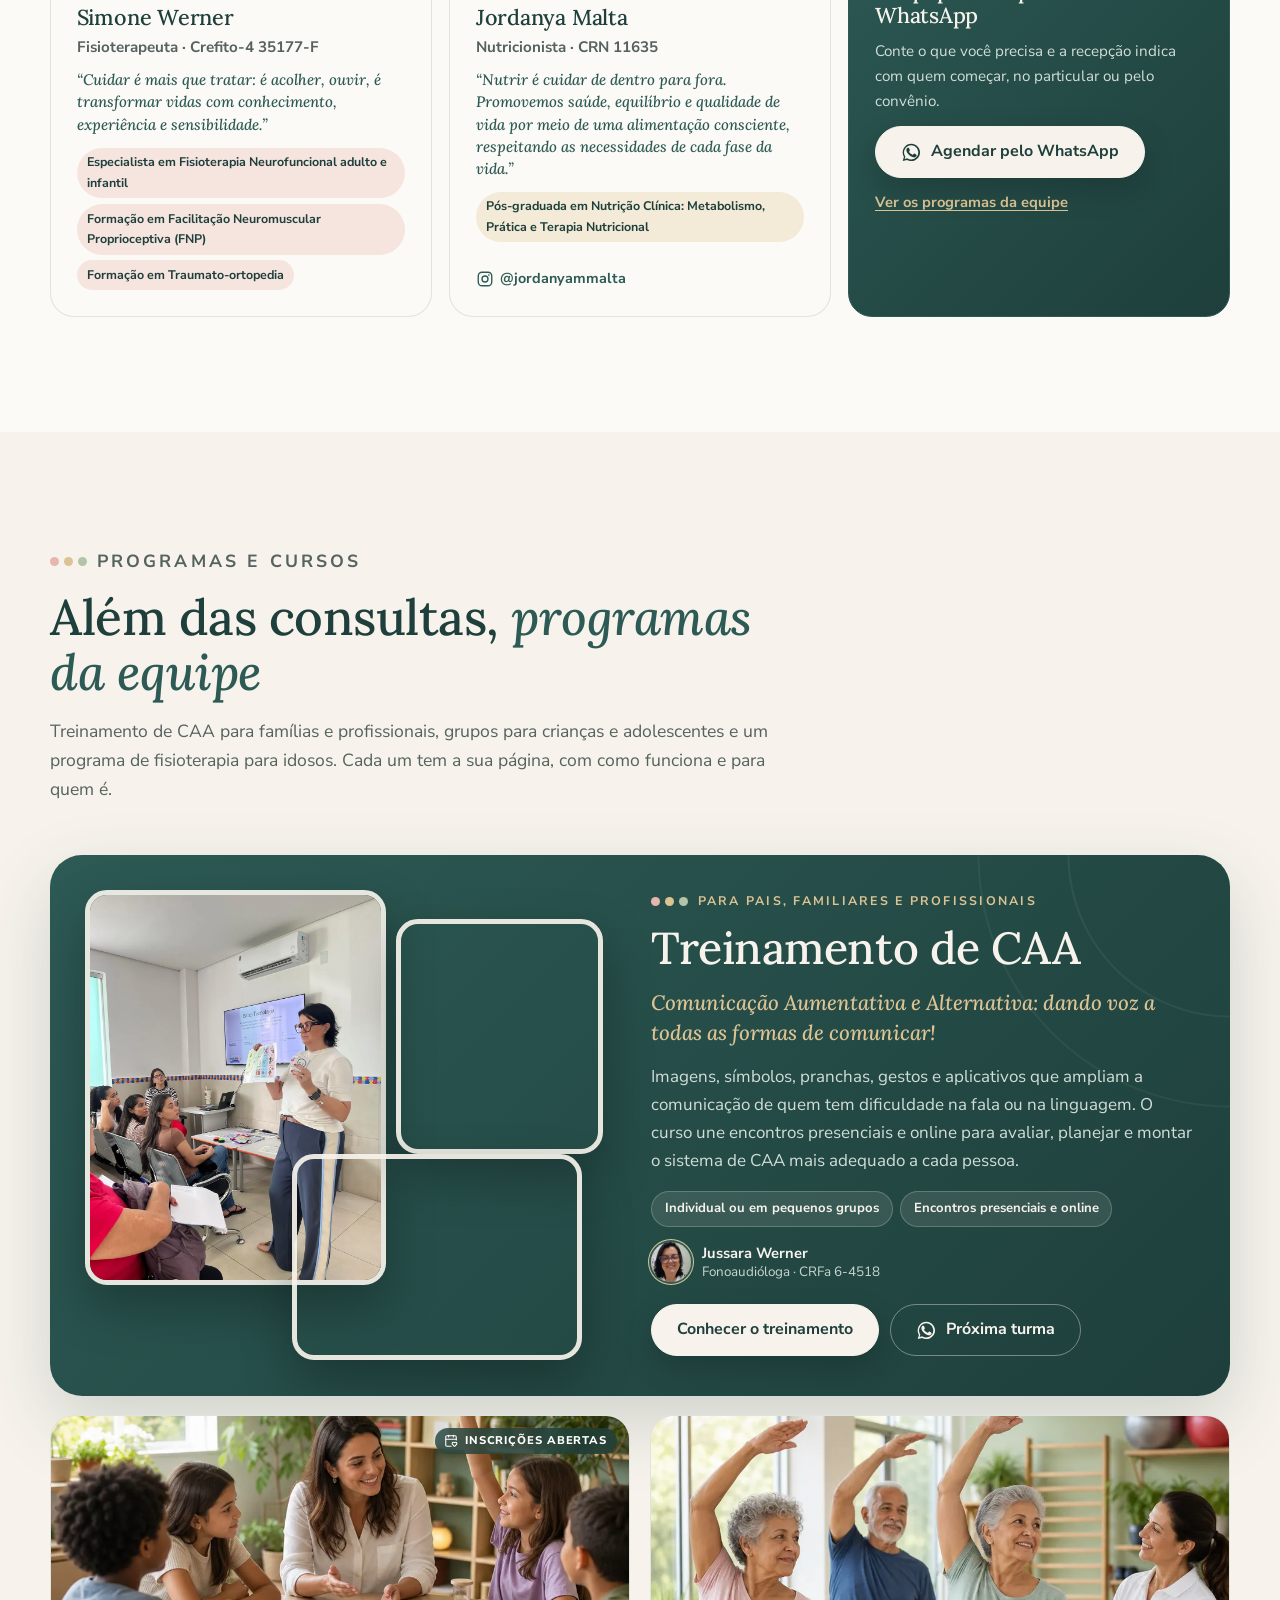
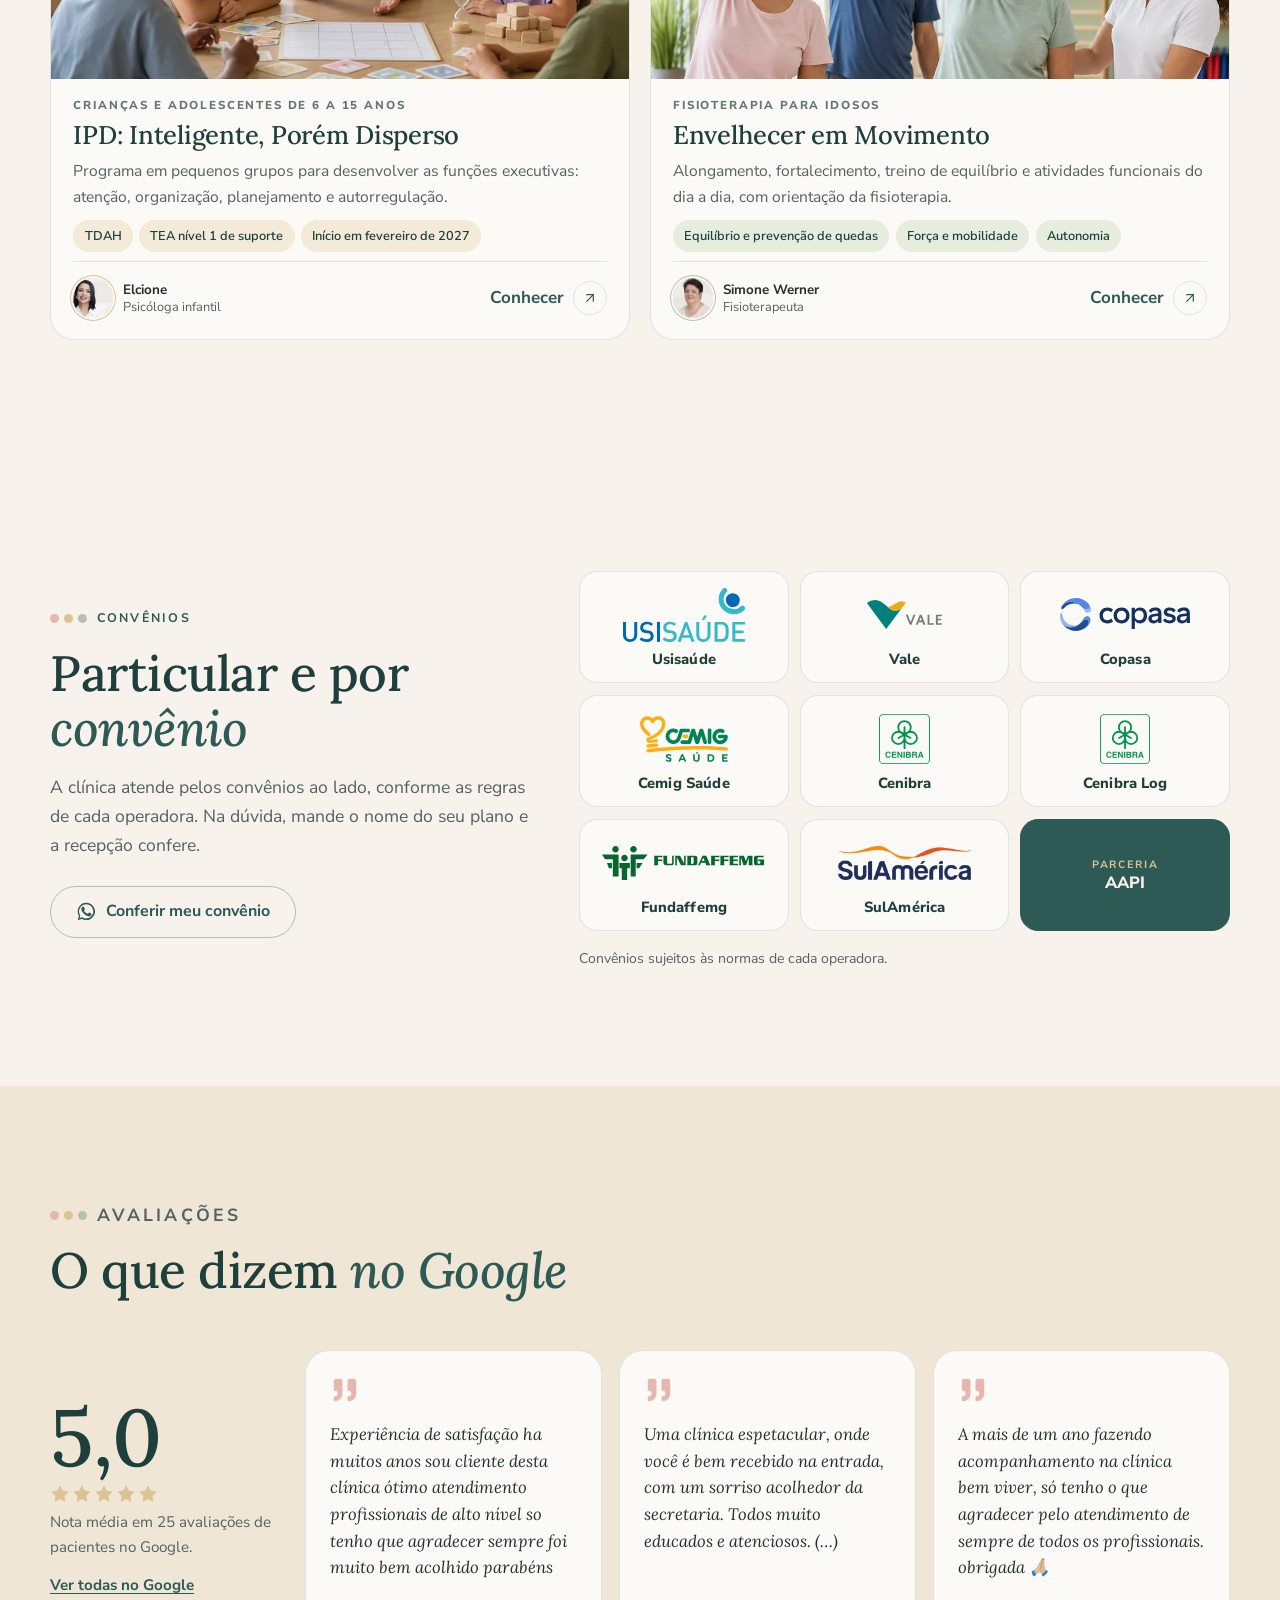
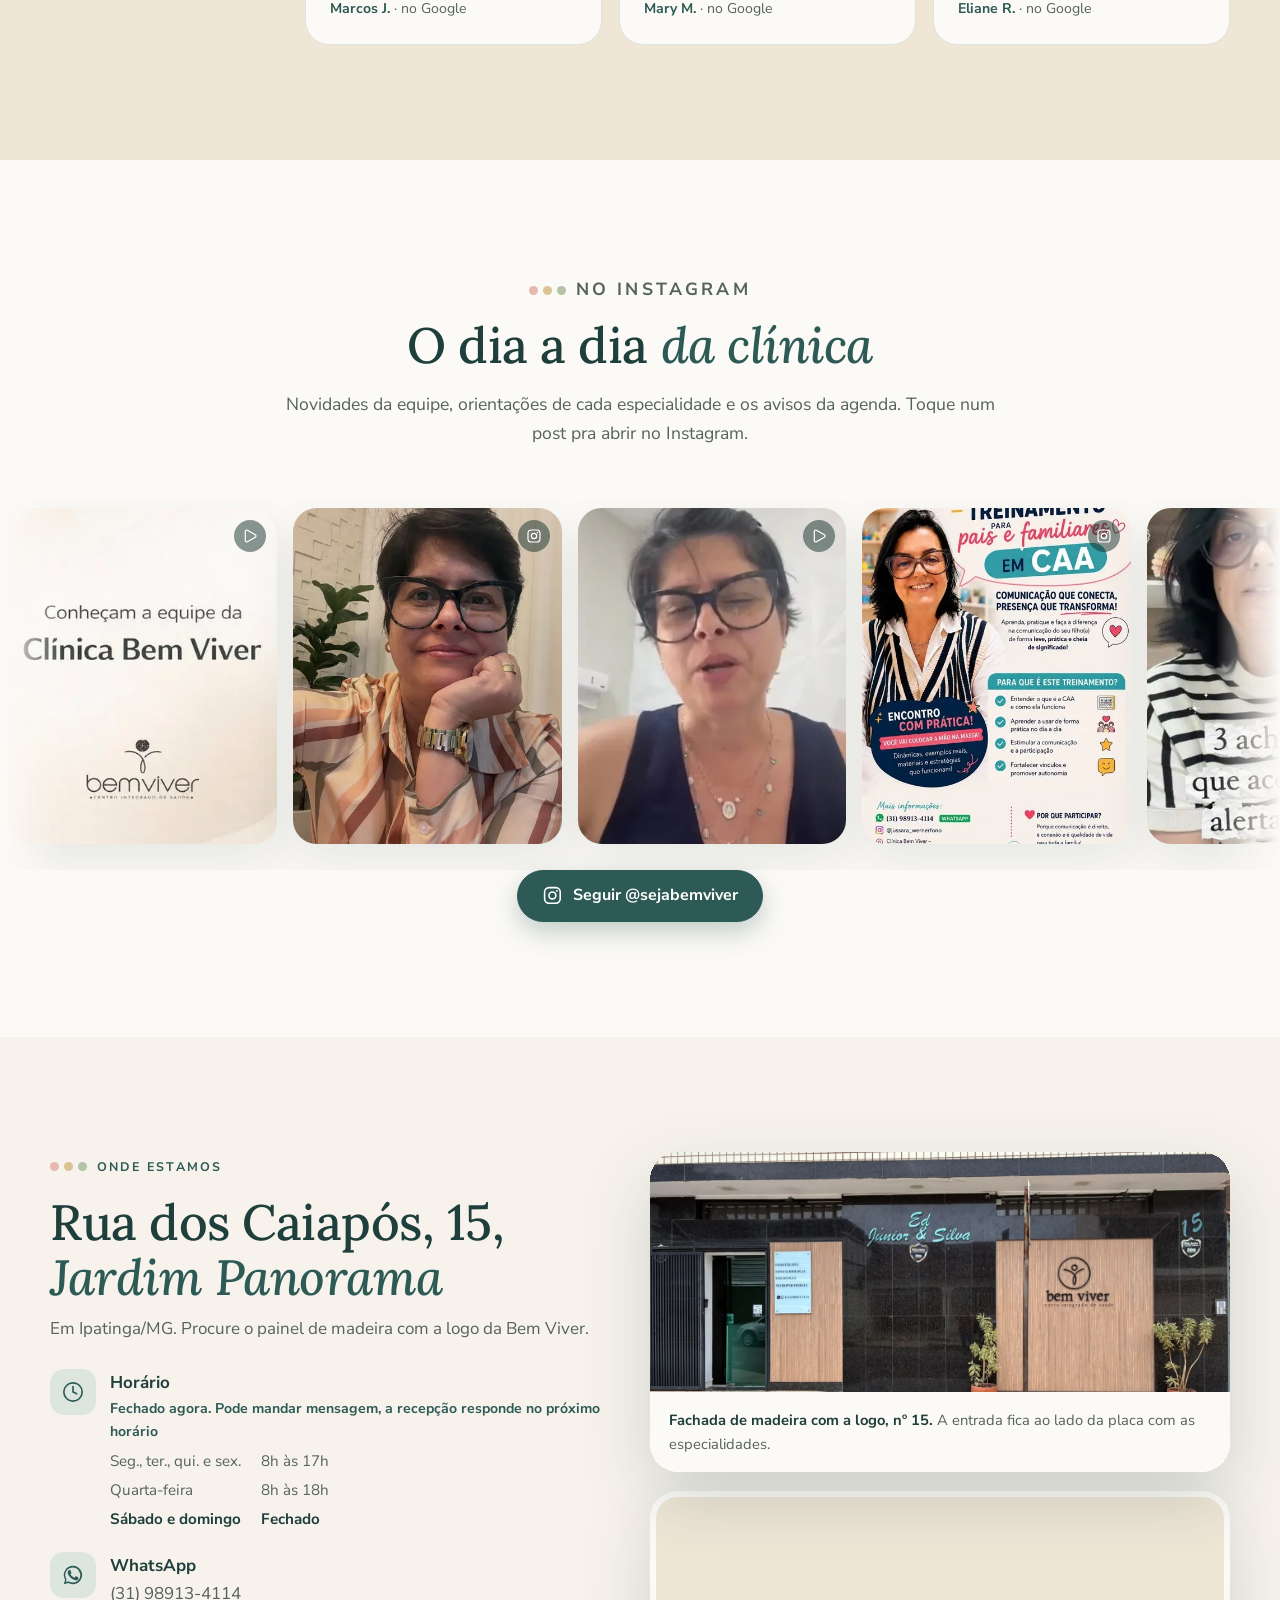
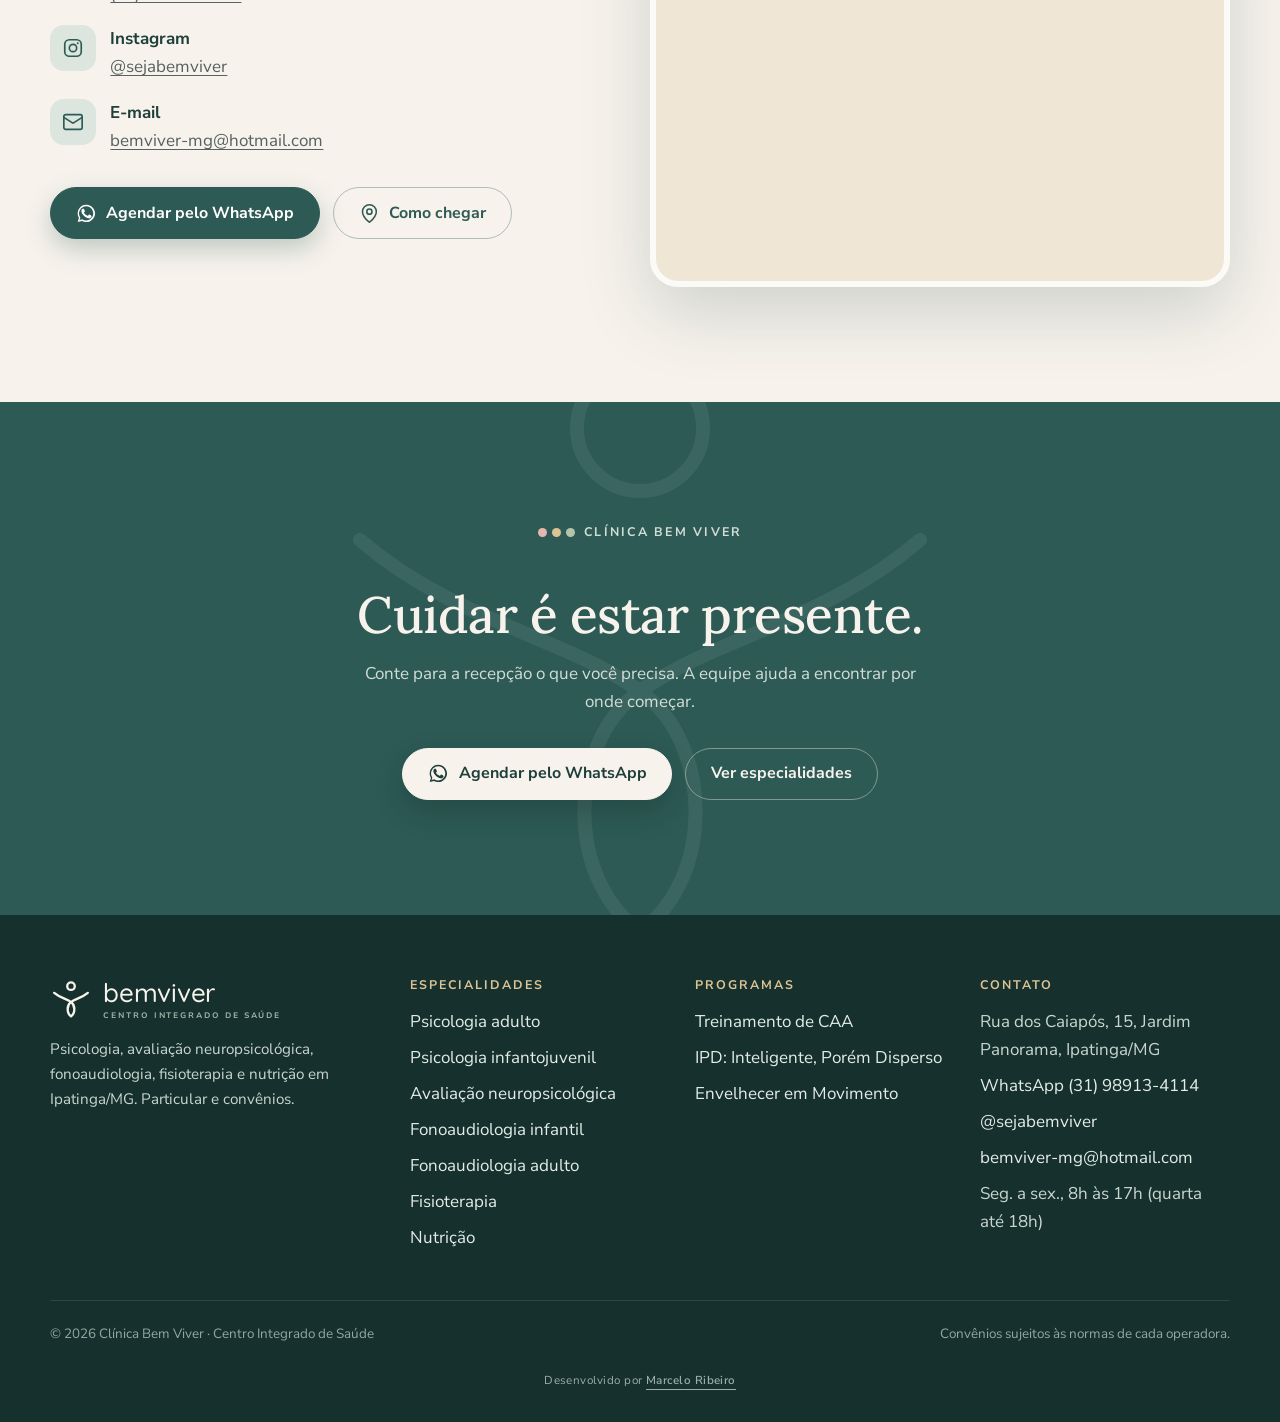
==== commit d1174221: "Evento contato_whatsapp" ====
--- a/index.html
+++ b/index.html
@@ -8,6 +8,11 @@
   function gtag(){dataLayer.push(arguments);}
   gtag('js', new Date());
   gtag('config', 'G-WRZ7HY3TYR');
+  // Toque em qualquer link do WhatsApp vira o evento principal contato_whatsapp (04/11/2026)
+  document.addEventListener('click', function(e){
+    var a = e.target.closest && e.target.closest('a[href*="wa.me/"]');
+    if (a) gtag('event', 'contato_whatsapp', { link_url: a.href, pagina: location.pathname });
+  });
 </script>
 <!-- Microsoft Clarity (04/11/2026): gravação das visitas e mapa de calor -->
 <script type="text/javascript">
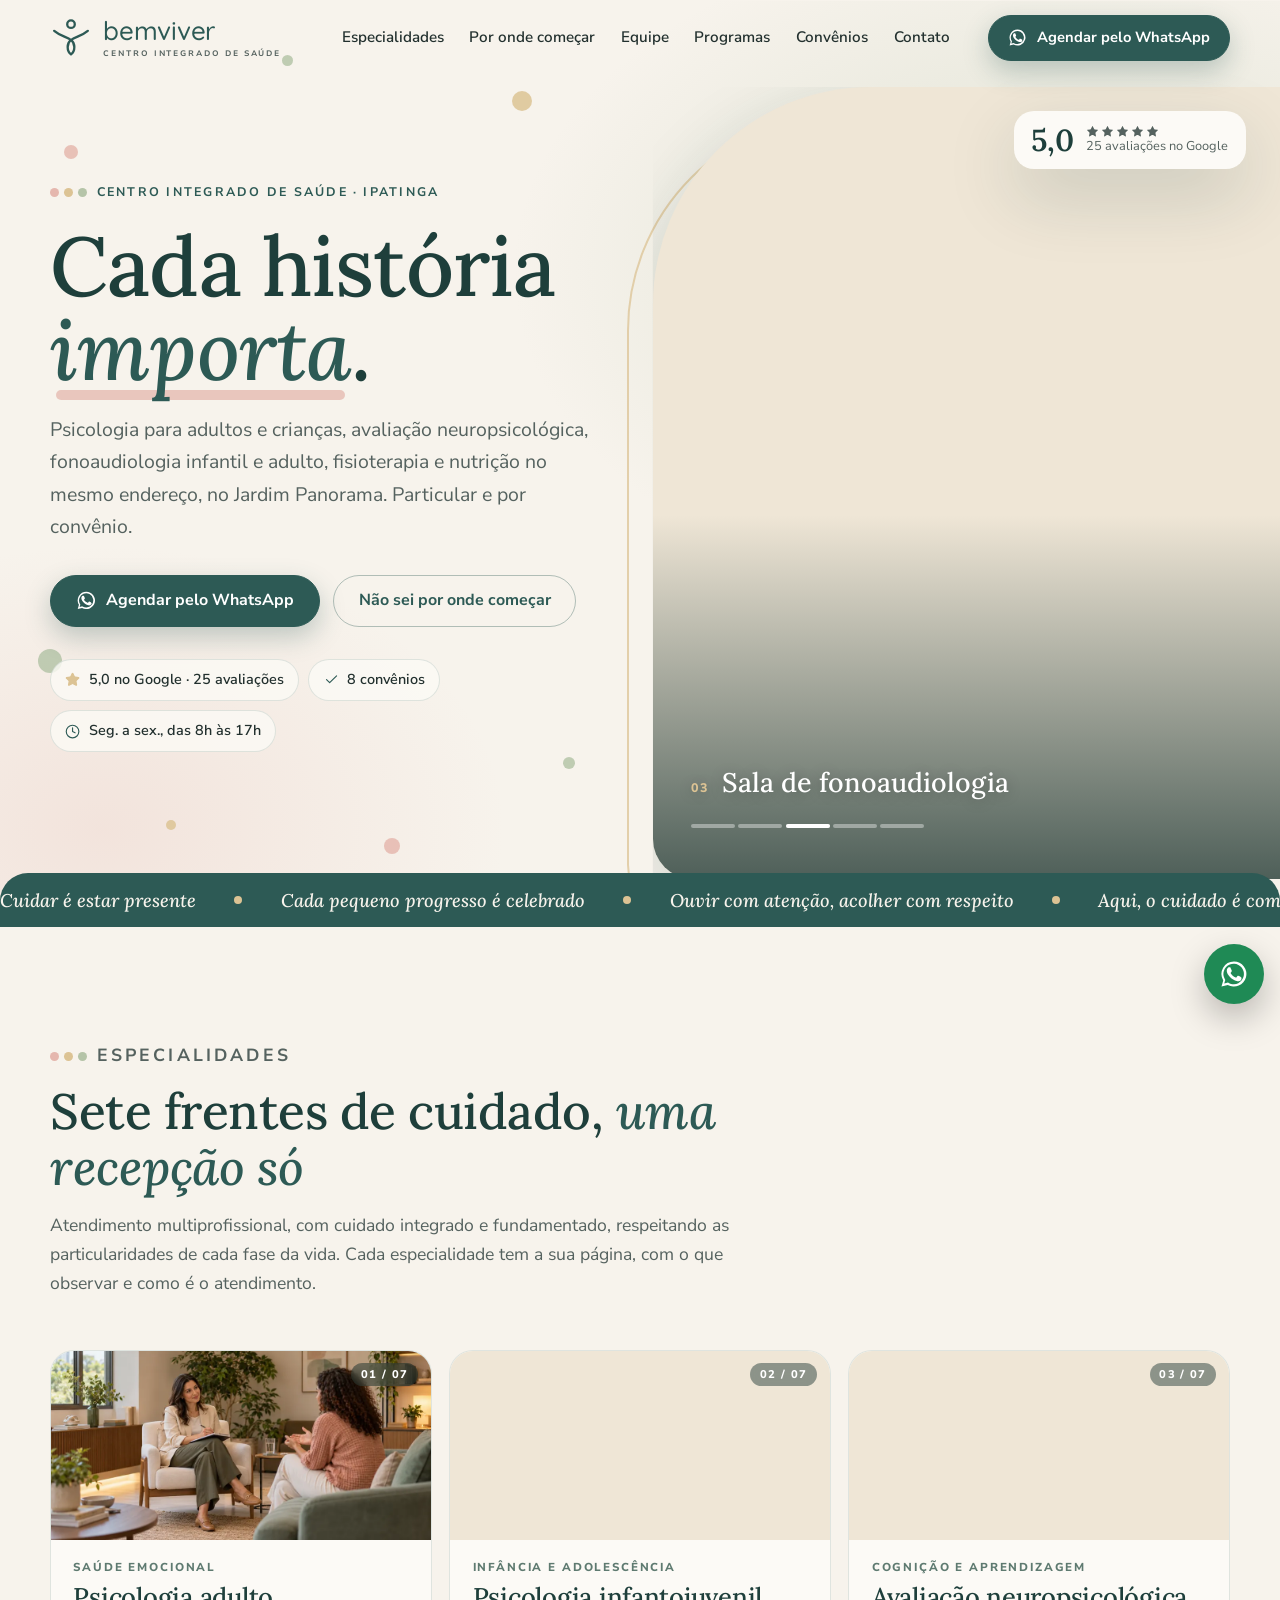
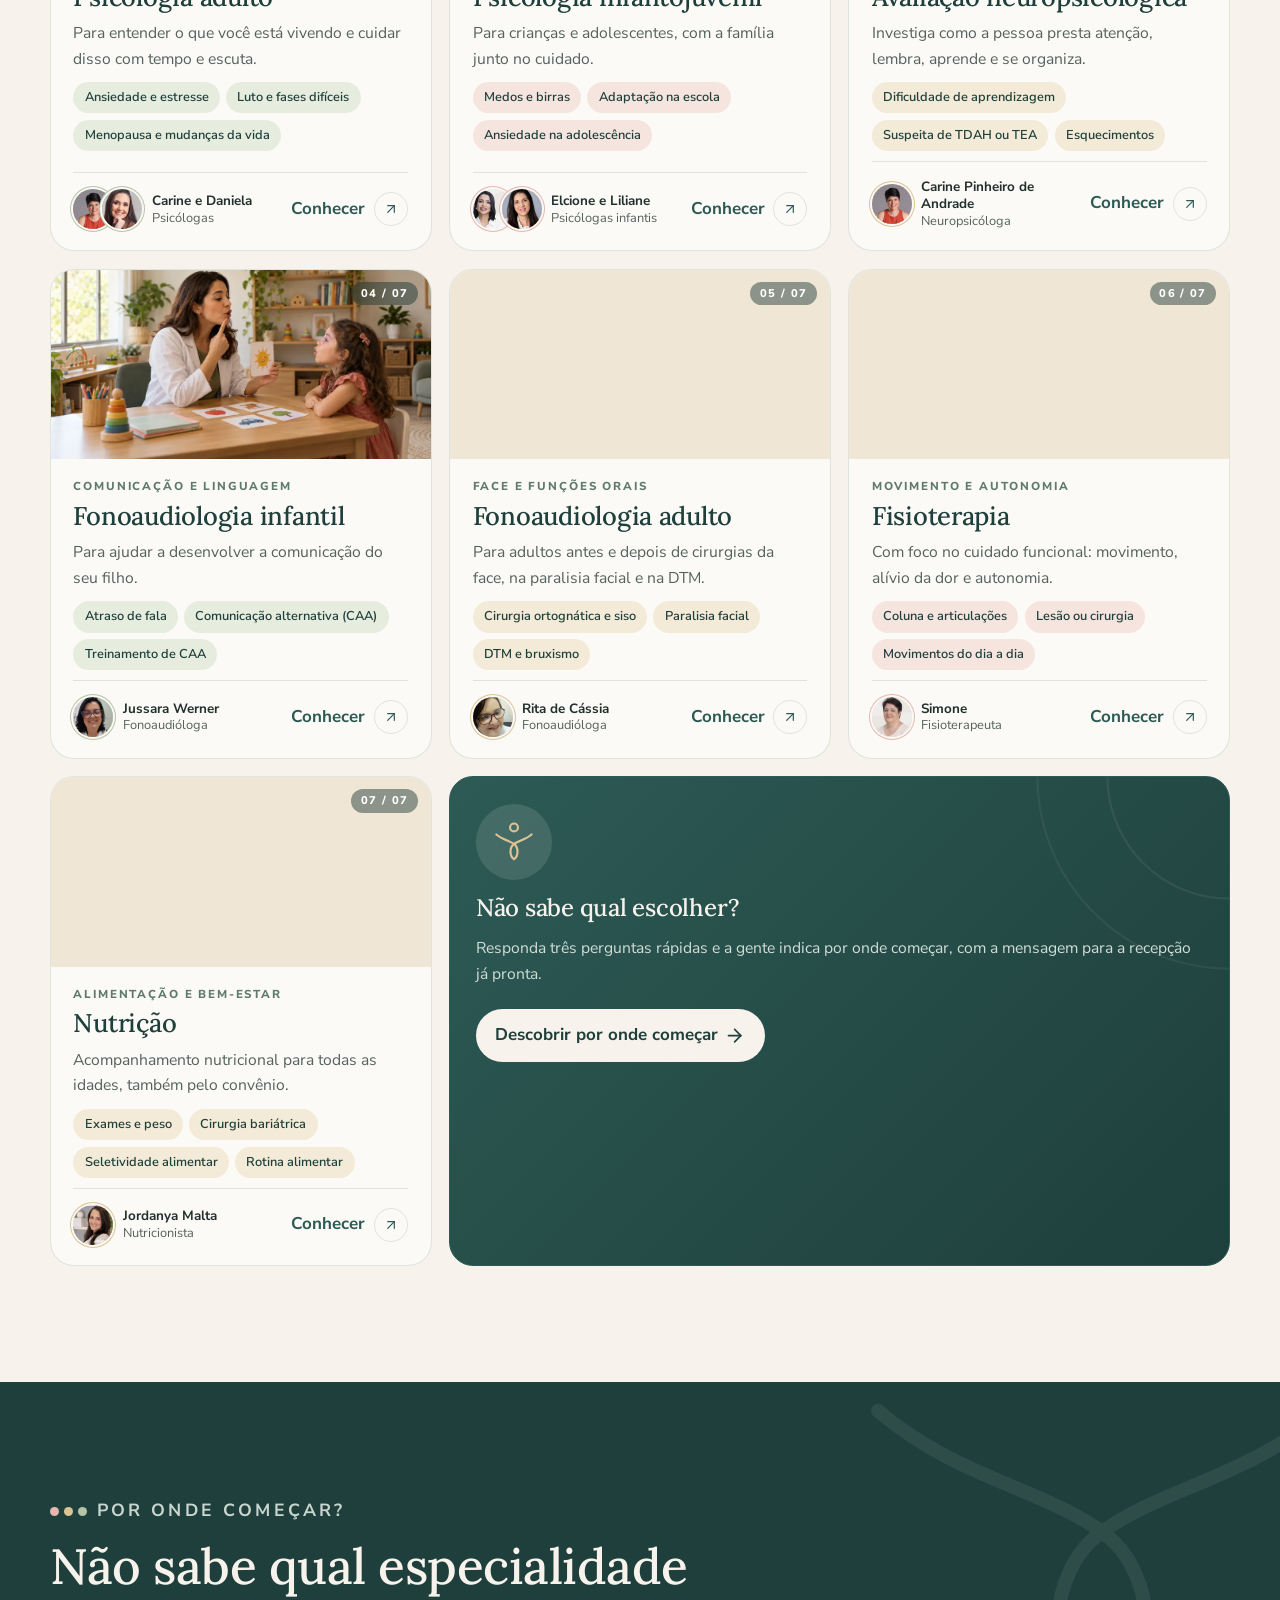
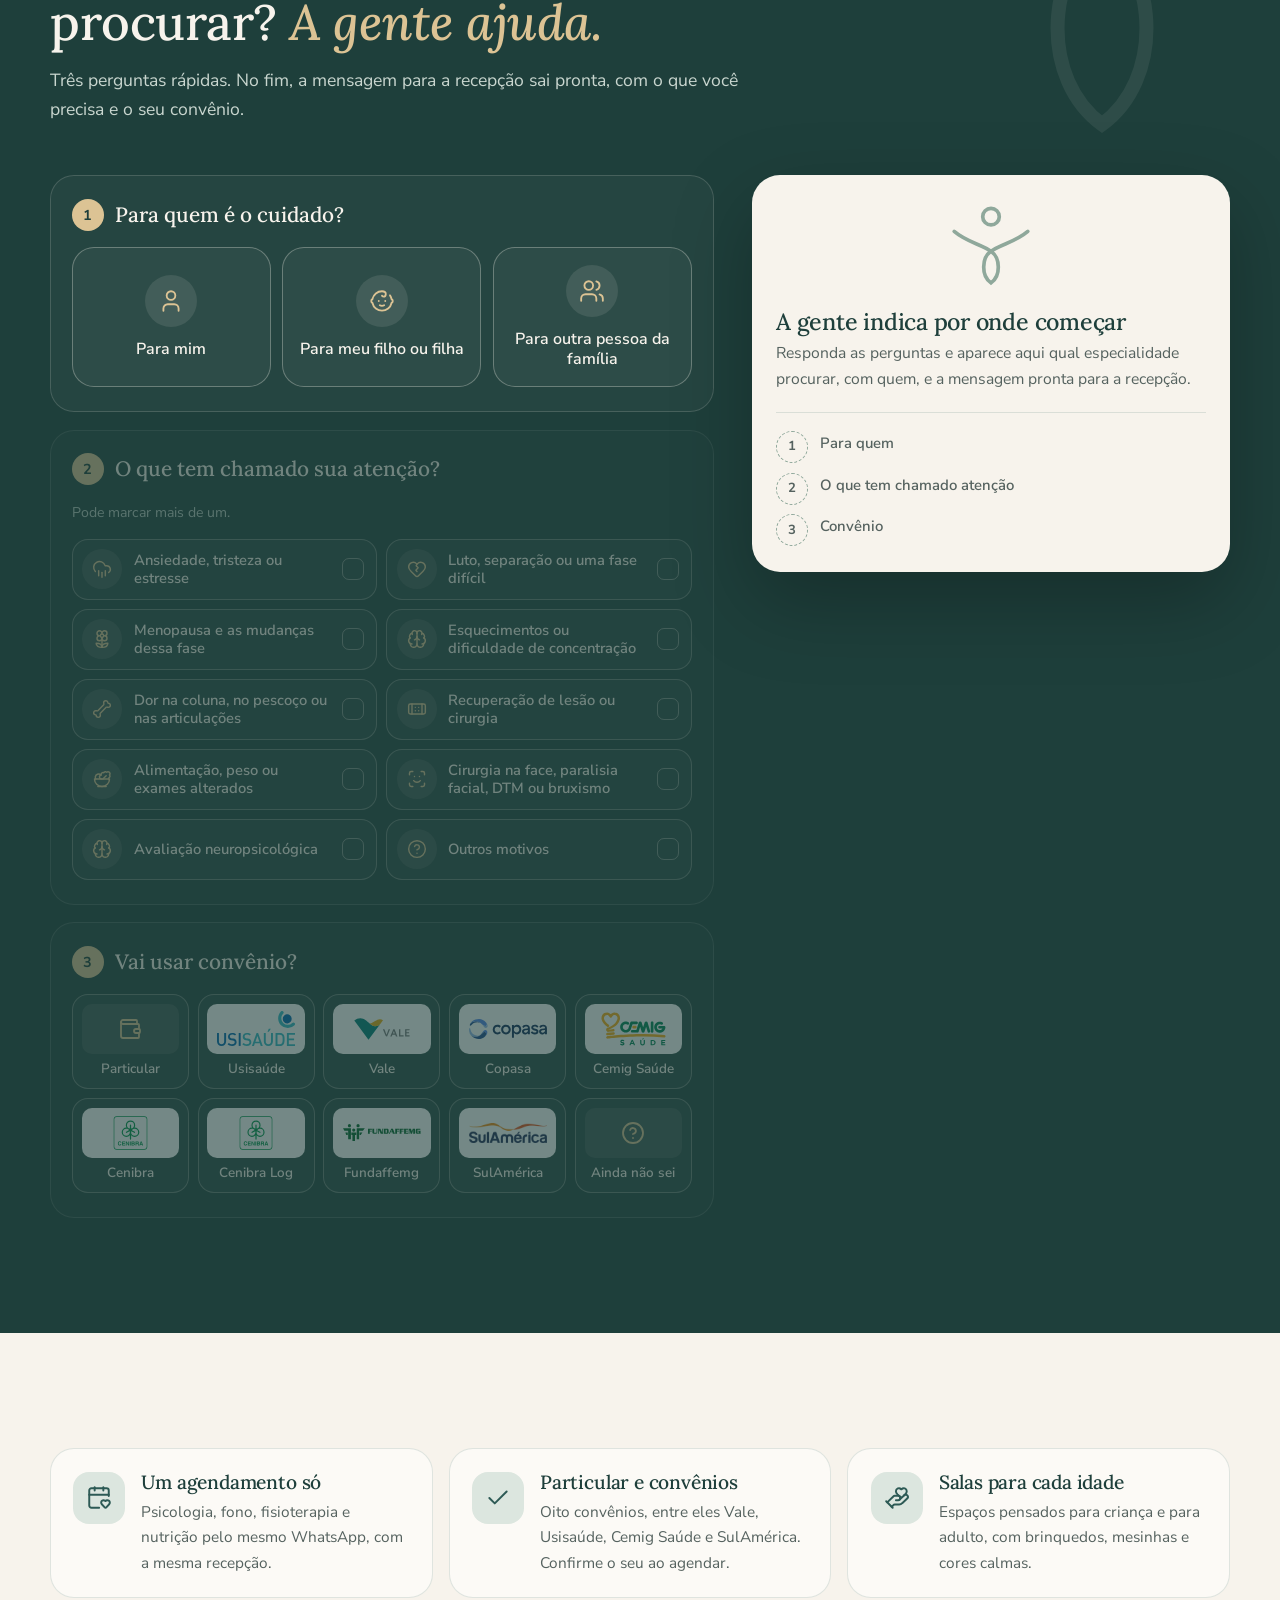
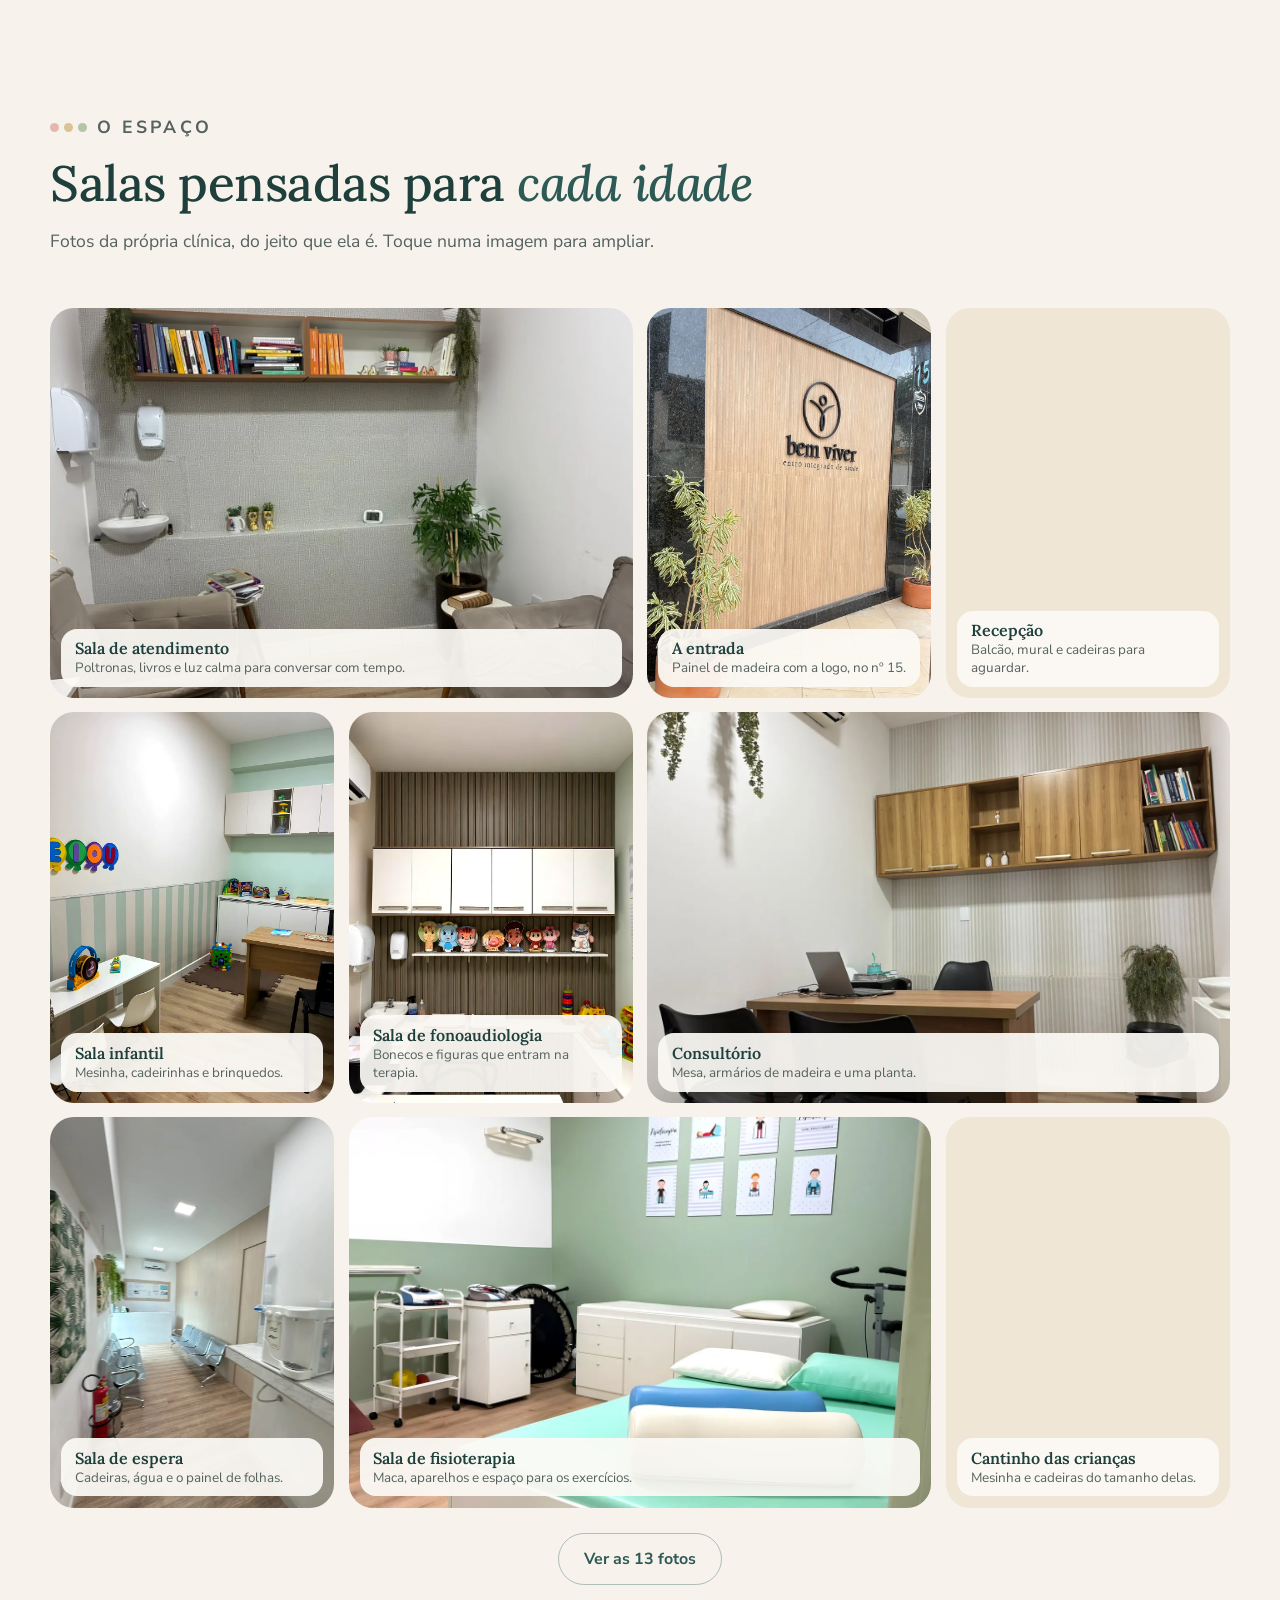
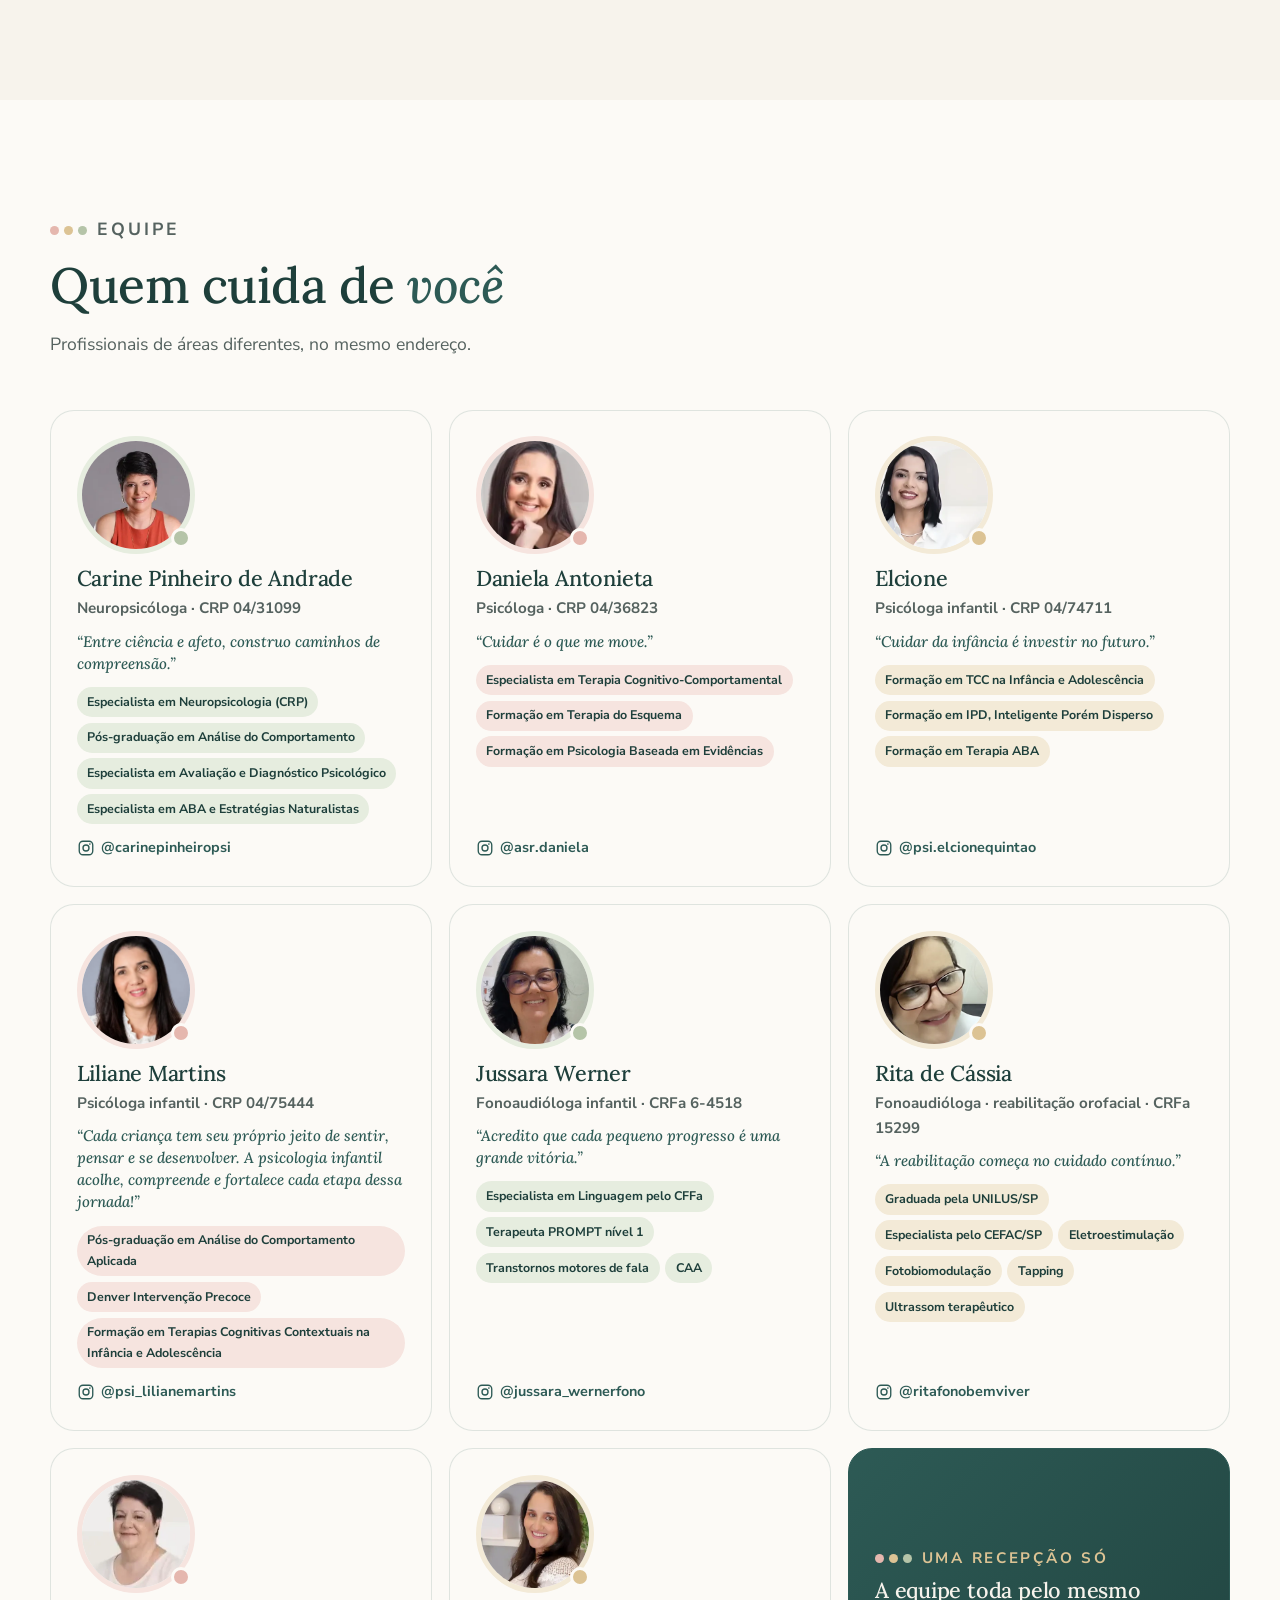
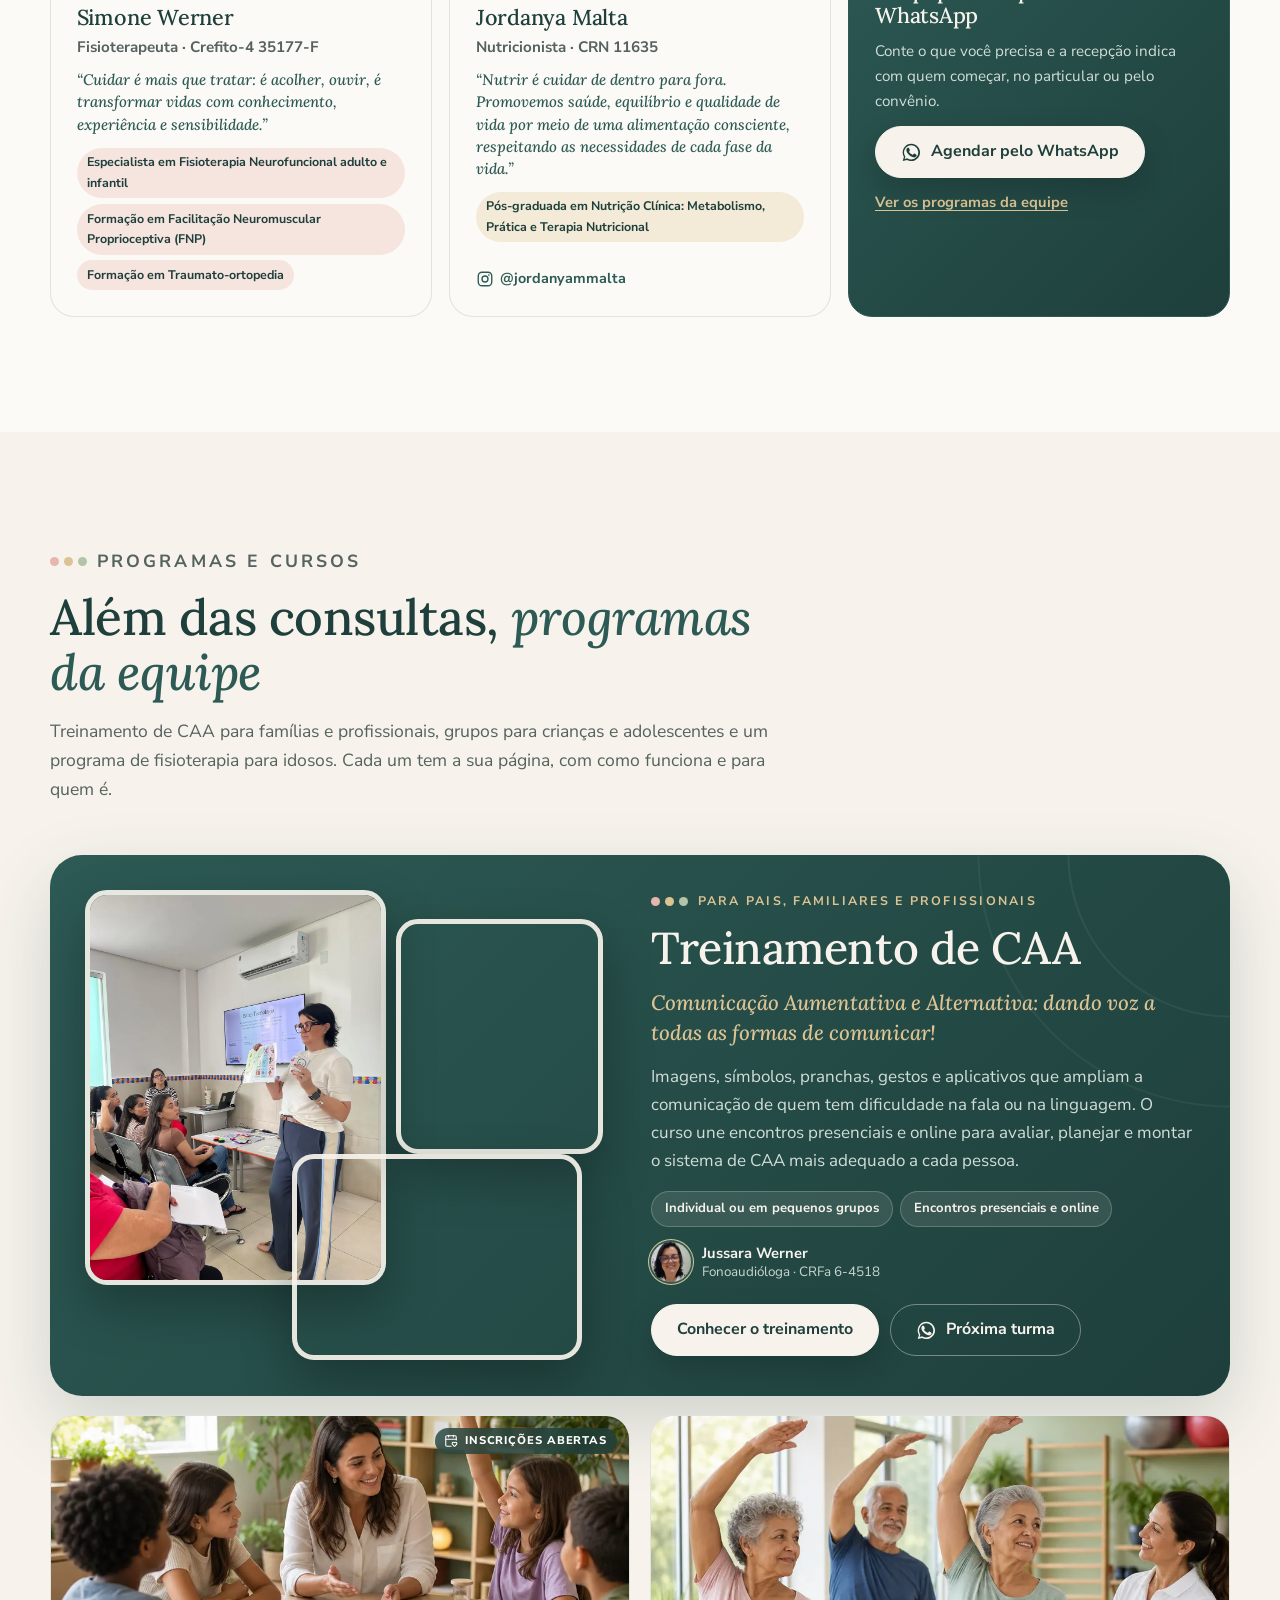
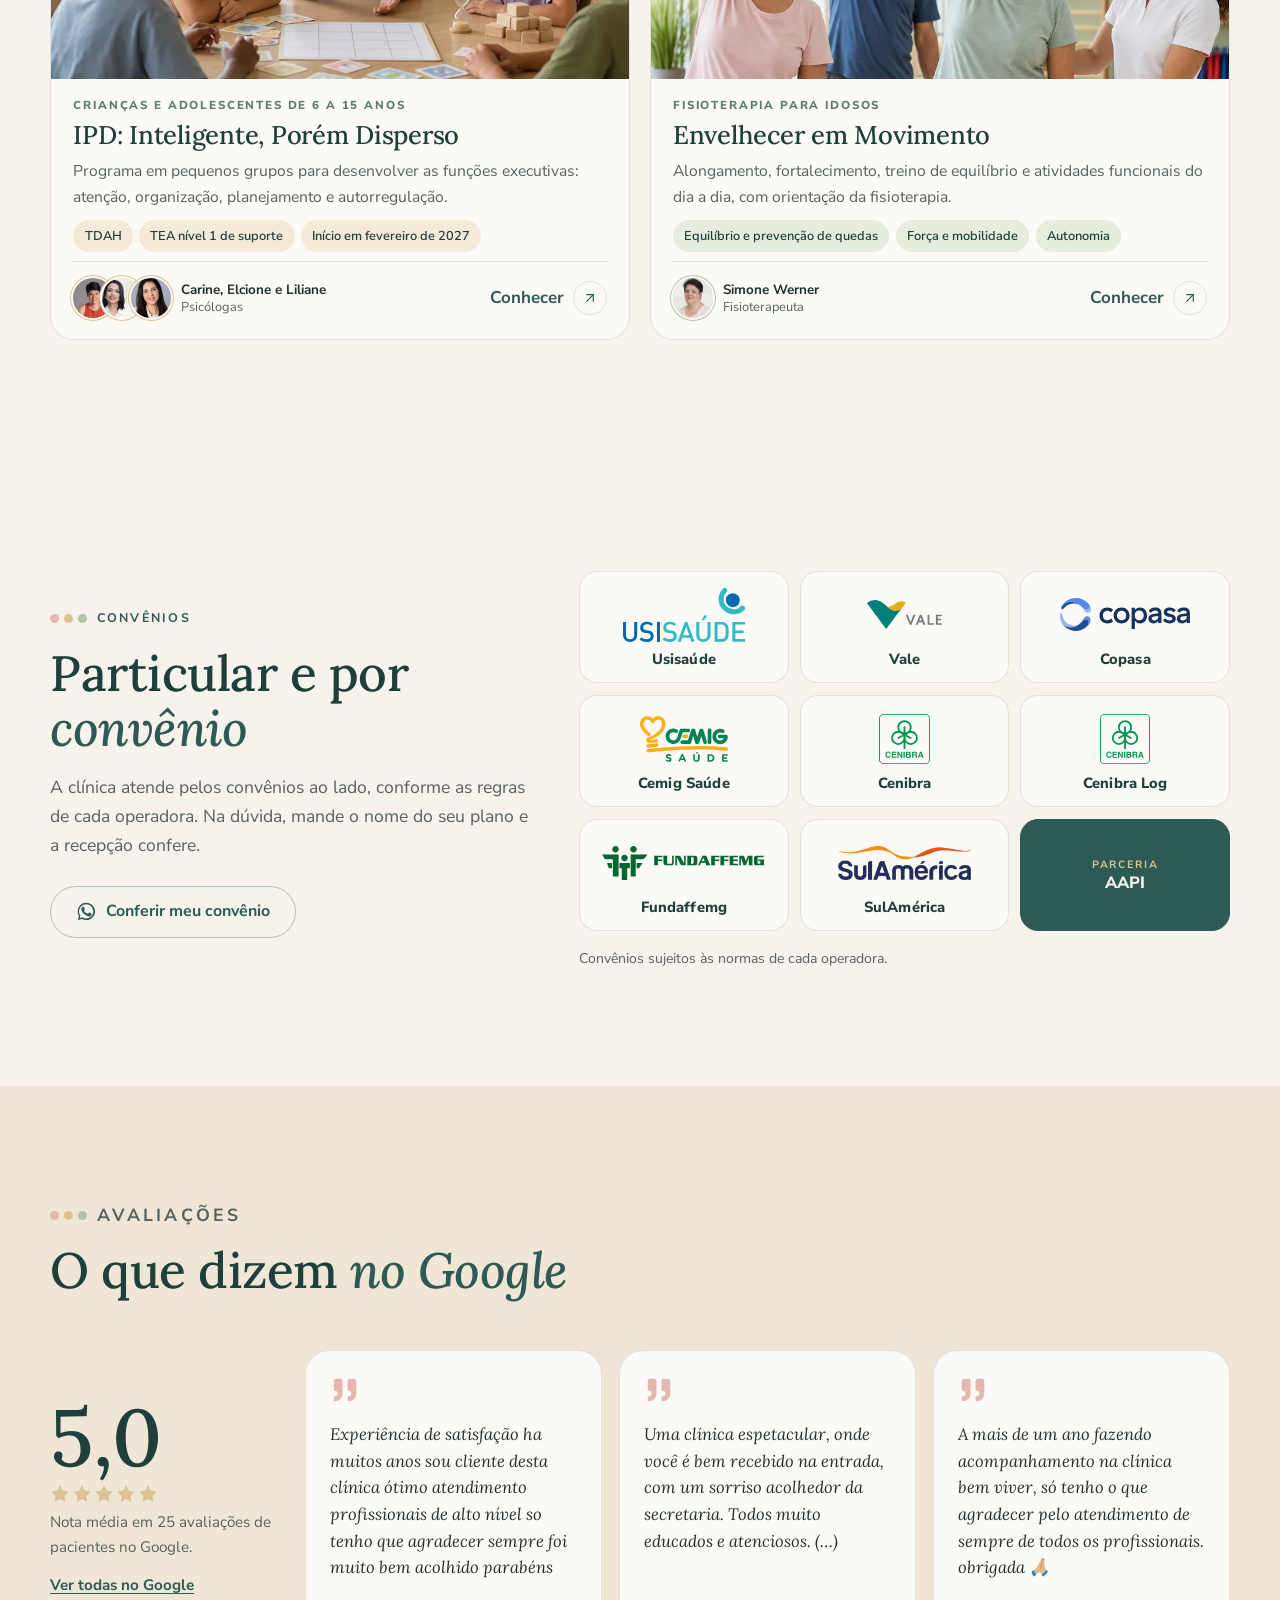
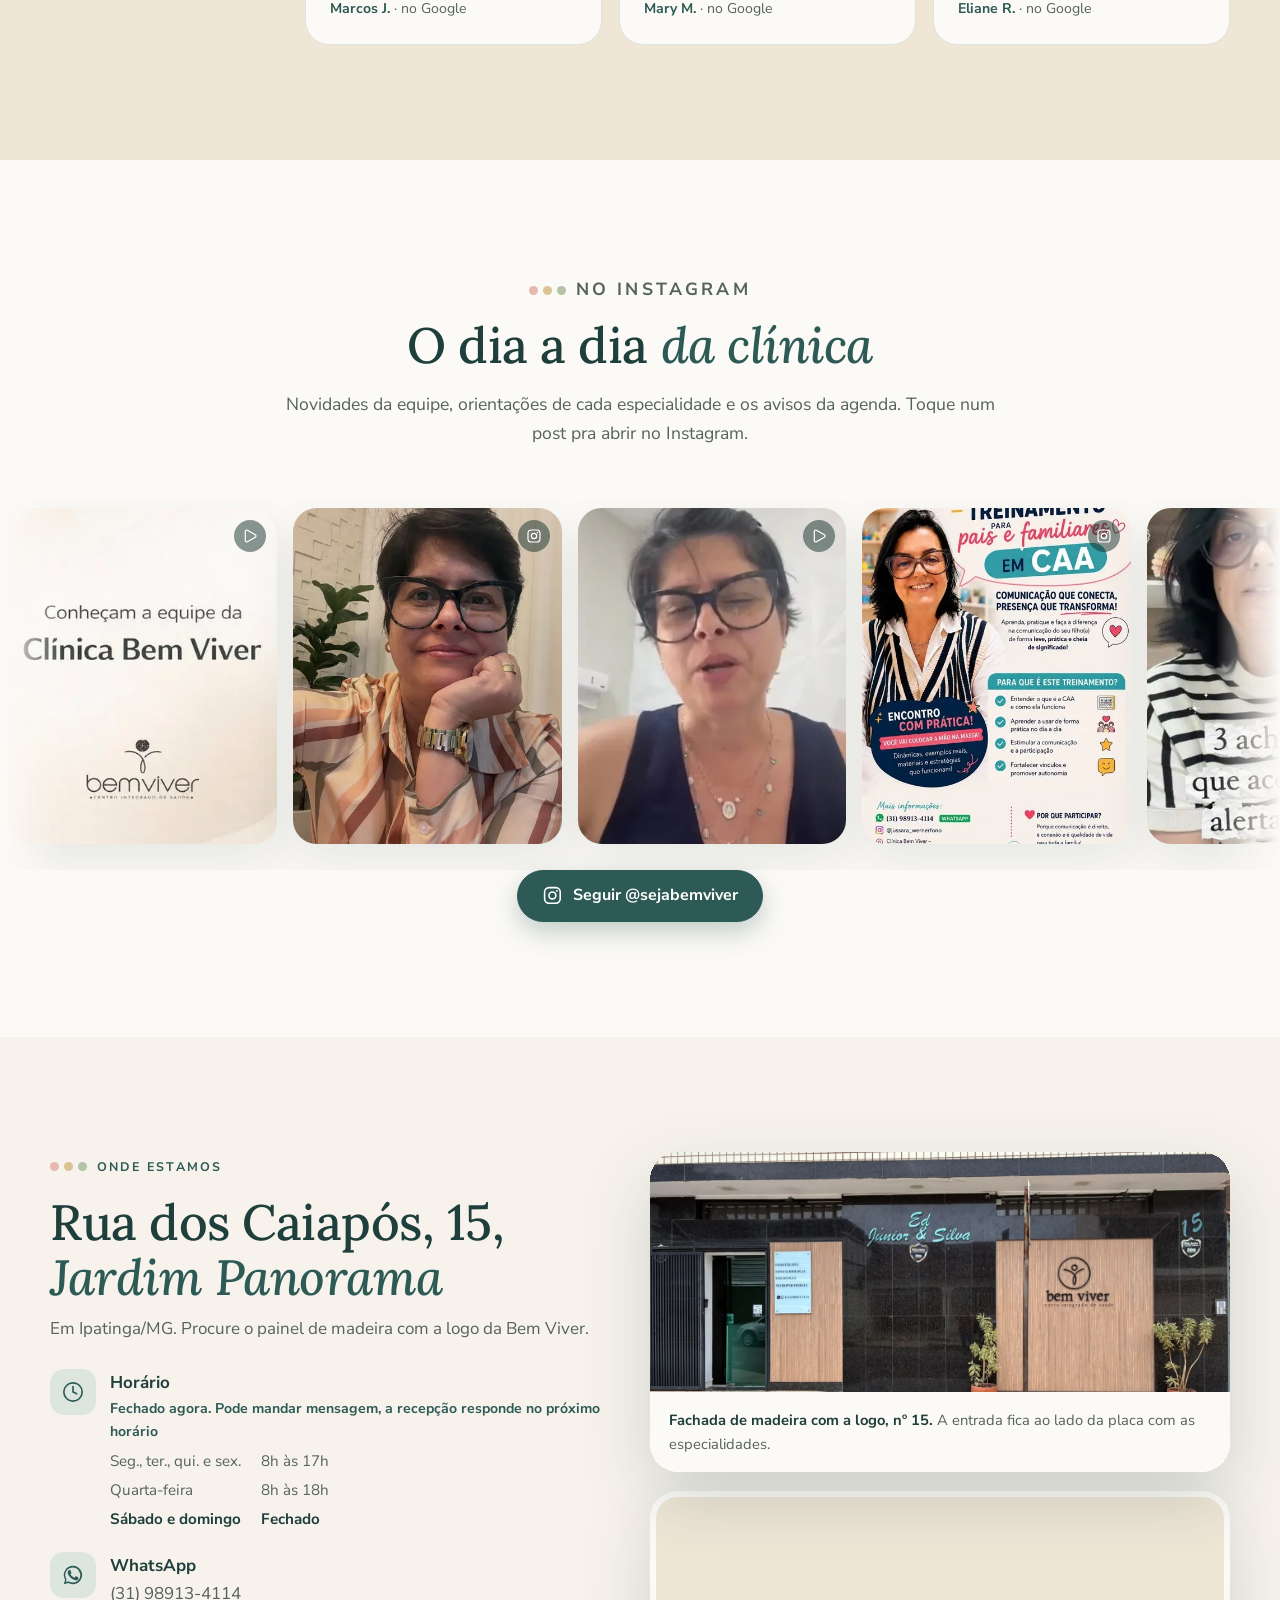
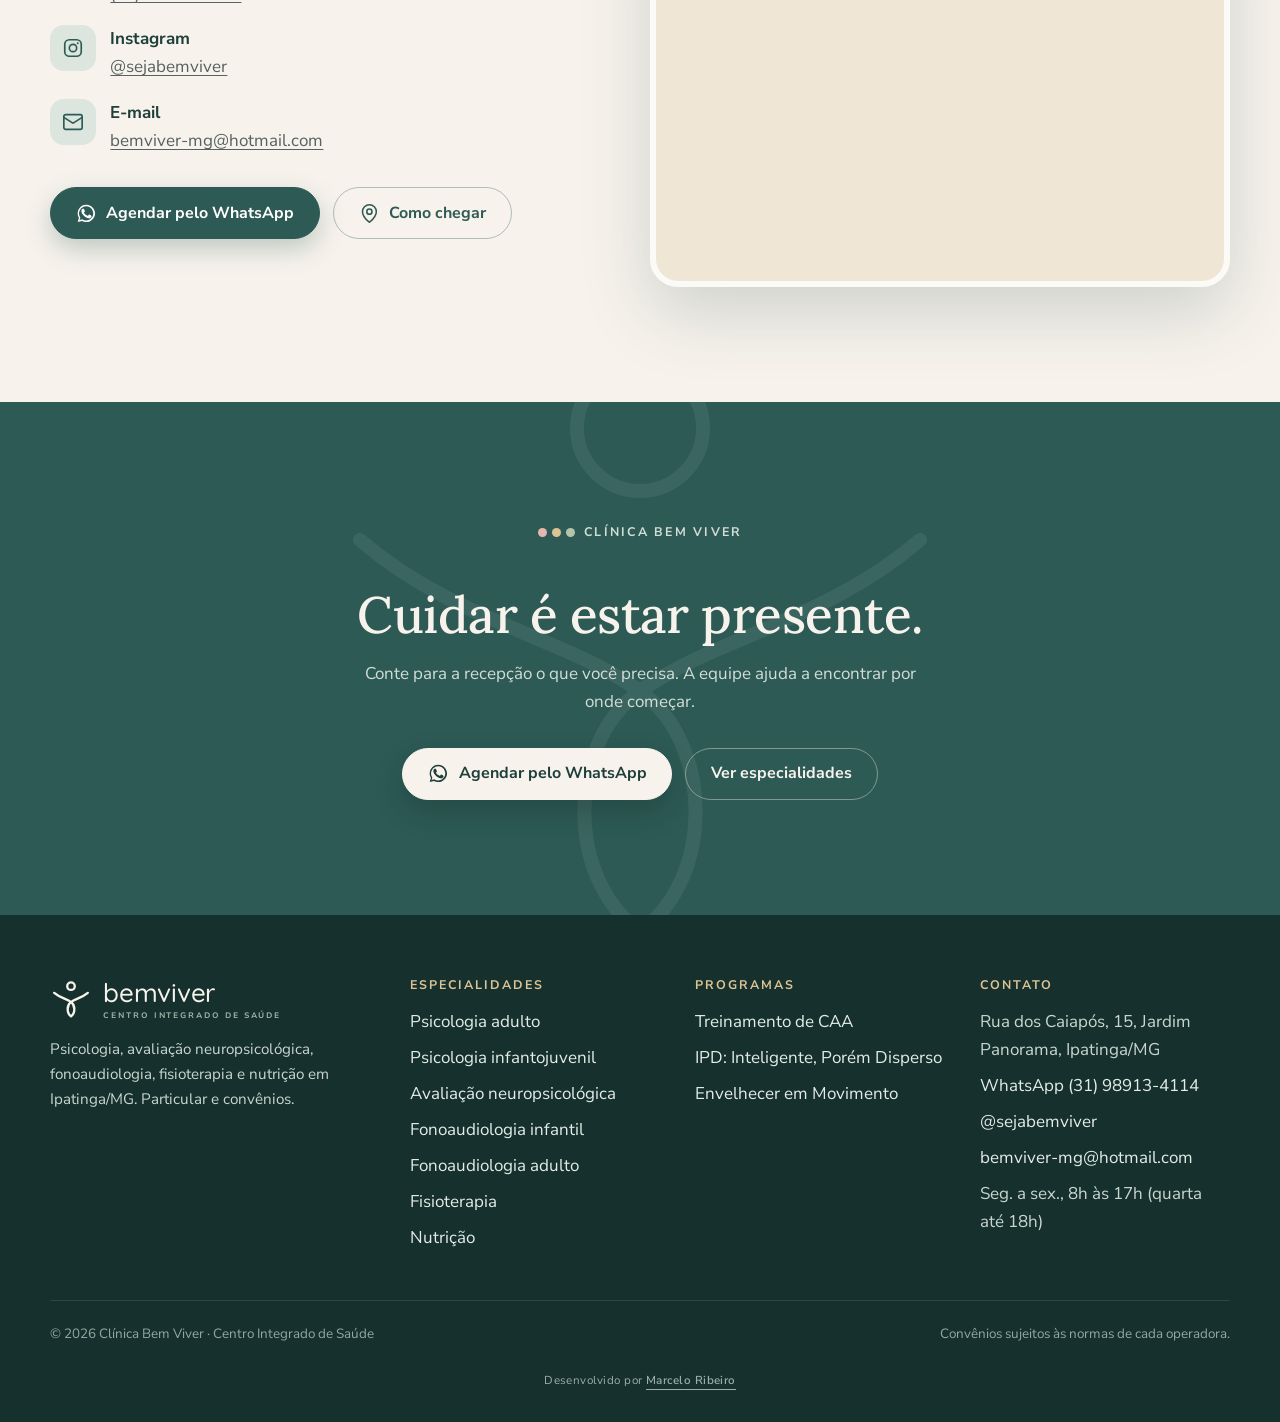
==== commit 404cb854: "Card do IPD com as três aplicadoras" ====
--- a/index.html
+++ b/index.html
@@ -603,7 +603,7 @@
         <h3>IPD: Inteligente, Porém Disperso</h3>
         <p class="esp__para">Programa em pequenos grupos para desenvolver as funções executivas: atenção, organização, planejamento e autorregulação.</p>
         <ul class="esp__tags"><li>TDAH</li><li>TEA nível 1 de suporte</li><li>Início em fevereiro de 2027</li></ul>
-        <span class="esp__pe"><span class="esp__quem"><img class="esp__avatar" src="assets/img/eq-elcione.webp" alt="" width="40" height="40" loading="lazy" decoding="async"><span><b>Elcione</b>Psicóloga infantil</span></span><span class="esp__ir">Conhecer <i class="esp__seta"><svg class="ic" aria-hidden="true"><use href="#i-seta"/></svg></i></span></span>
+        <span class="esp__pe"><span class="esp__quem"><span class="esp__duo"><img class="esp__avatar" src="assets/img/eq-carine.webp" alt="" width="40" height="40" loading="lazy" decoding="async"><img class="esp__avatar" src="assets/img/eq-elcione.webp" alt="" width="40" height="40" loading="lazy" decoding="async"><img class="esp__avatar" src="assets/img/eq-liliane.webp" alt="" width="40" height="40" loading="lazy" decoding="async"></span><span><b>Carine, Elcione e Liliane</b>Psicólogas</span></span><span class="esp__ir">Conhecer <i class="esp__seta"><svg class="ic" aria-hidden="true"><use href="#i-seta"/></svg></i></span></span>
       </a>
       <a class="esp__card esp__card--foto tom-folha" href="programas/envelhecer-em-movimento/" data-rev>
         <span class="esp__foto"><img src="assets/img/prog-envelhecer.webp" alt="" width="960" height="525" loading="lazy" decoding="async"></span>
--- a/assets/css/site.css
+++ b/assets/css/site.css
@@ -873,6 +873,17 @@
 .galeria__f img{width:100%;height:auto;transition:transform 1.1s var(--suave)}
 .galeria__f:hover img,.galeria__f:focus-visible img{transform:scale(1.04)}
 .galeria__leg{position:absolute;left:.6rem;bottom:.6rem;padding:.35rem .75rem;border-radius:99px;background:rgba(252,250,246,.93);font-size:.8rem;font-weight:700;color:var(--petroleo-escuro)}
+/* Terapia Alimentar Infantil (nutrição, 04/11/2026): fundo nos tons da arte da Jordanya,
+   fotos em grade: a da mesa larga em cima, as duas em pé embaixo; no computador, texto ao lado */
+.terapia{background:linear-gradient(160deg,var(--mel-fundo),#FBF5EA 55%,var(--rosa-fundo))}
+.terapia__grade{display:grid;gap:2.2rem;align-items:center}
+@media (min-width:900px){.terapia__grade{grid-template-columns:1fr 1.05fr;gap:3.2rem}}
+.terapia__ganhos li{background:rgba(252,250,246,.85)}
+.terapia__fotos{display:grid;grid-template-columns:1fr 1fr;gap:.8rem}
+.terapia__fotos .galeria__f{margin:0;aspect-ratio:3/4;box-shadow:0 14px 34px rgba(30,63,59,.14)}
+.terapia__fotos .galeria__f:first-child{grid-column:span 2;aspect-ratio:5/4}
+.terapia__fotos .galeria__f img{height:100%;object-fit:cover}
+.terapia__fotos .galeria__f:first-child img{object-position:50% 30%}
 .nota-cuidado{margin-top:1.4rem;padding:1rem 1.2rem;border-left:4px solid var(--mel);background:var(--mel-fundo);border-radius:0 14px 14px 0;font-size:.95rem;color:var(--tinta)}
 .passos{display:grid;gap:1rem;list-style:none;counter-reset:passo}
 @media (min-width:820px){.passos{grid-template-columns:repeat(var(--n,3),1fr)}}
